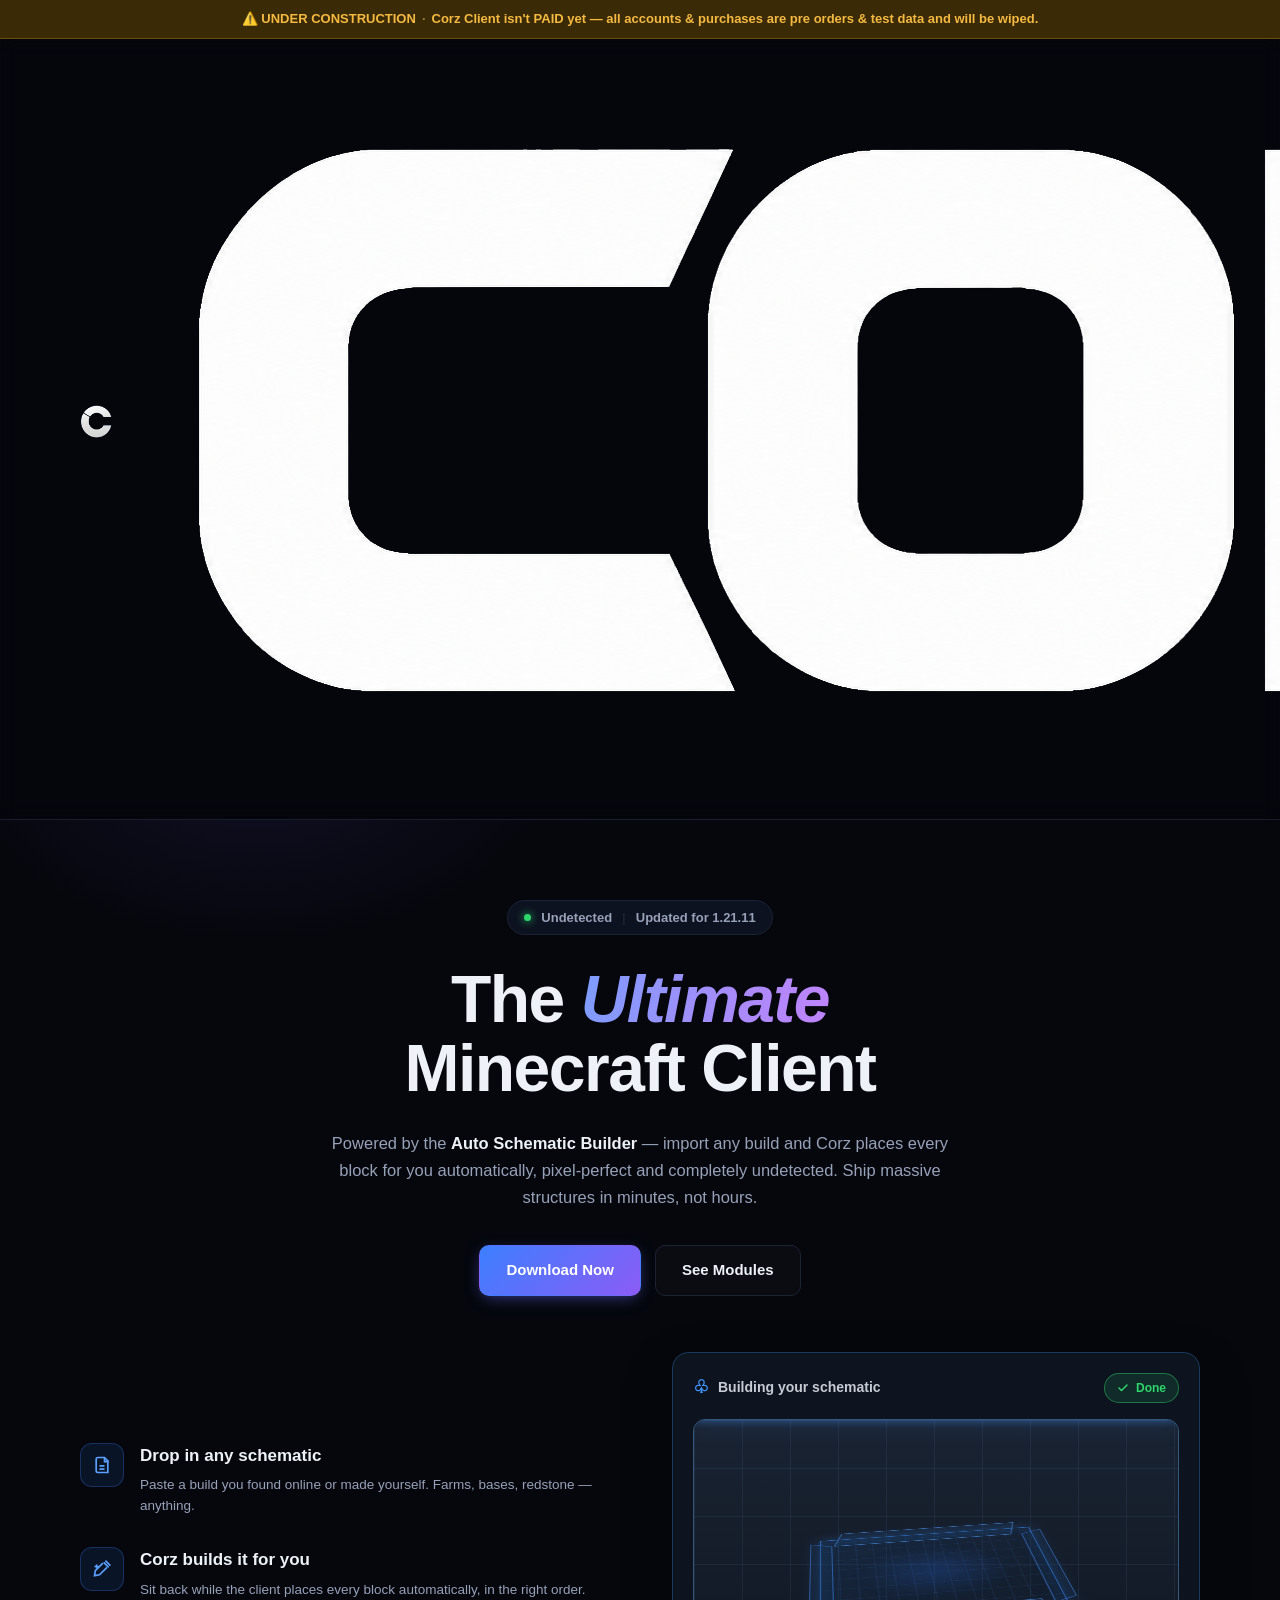
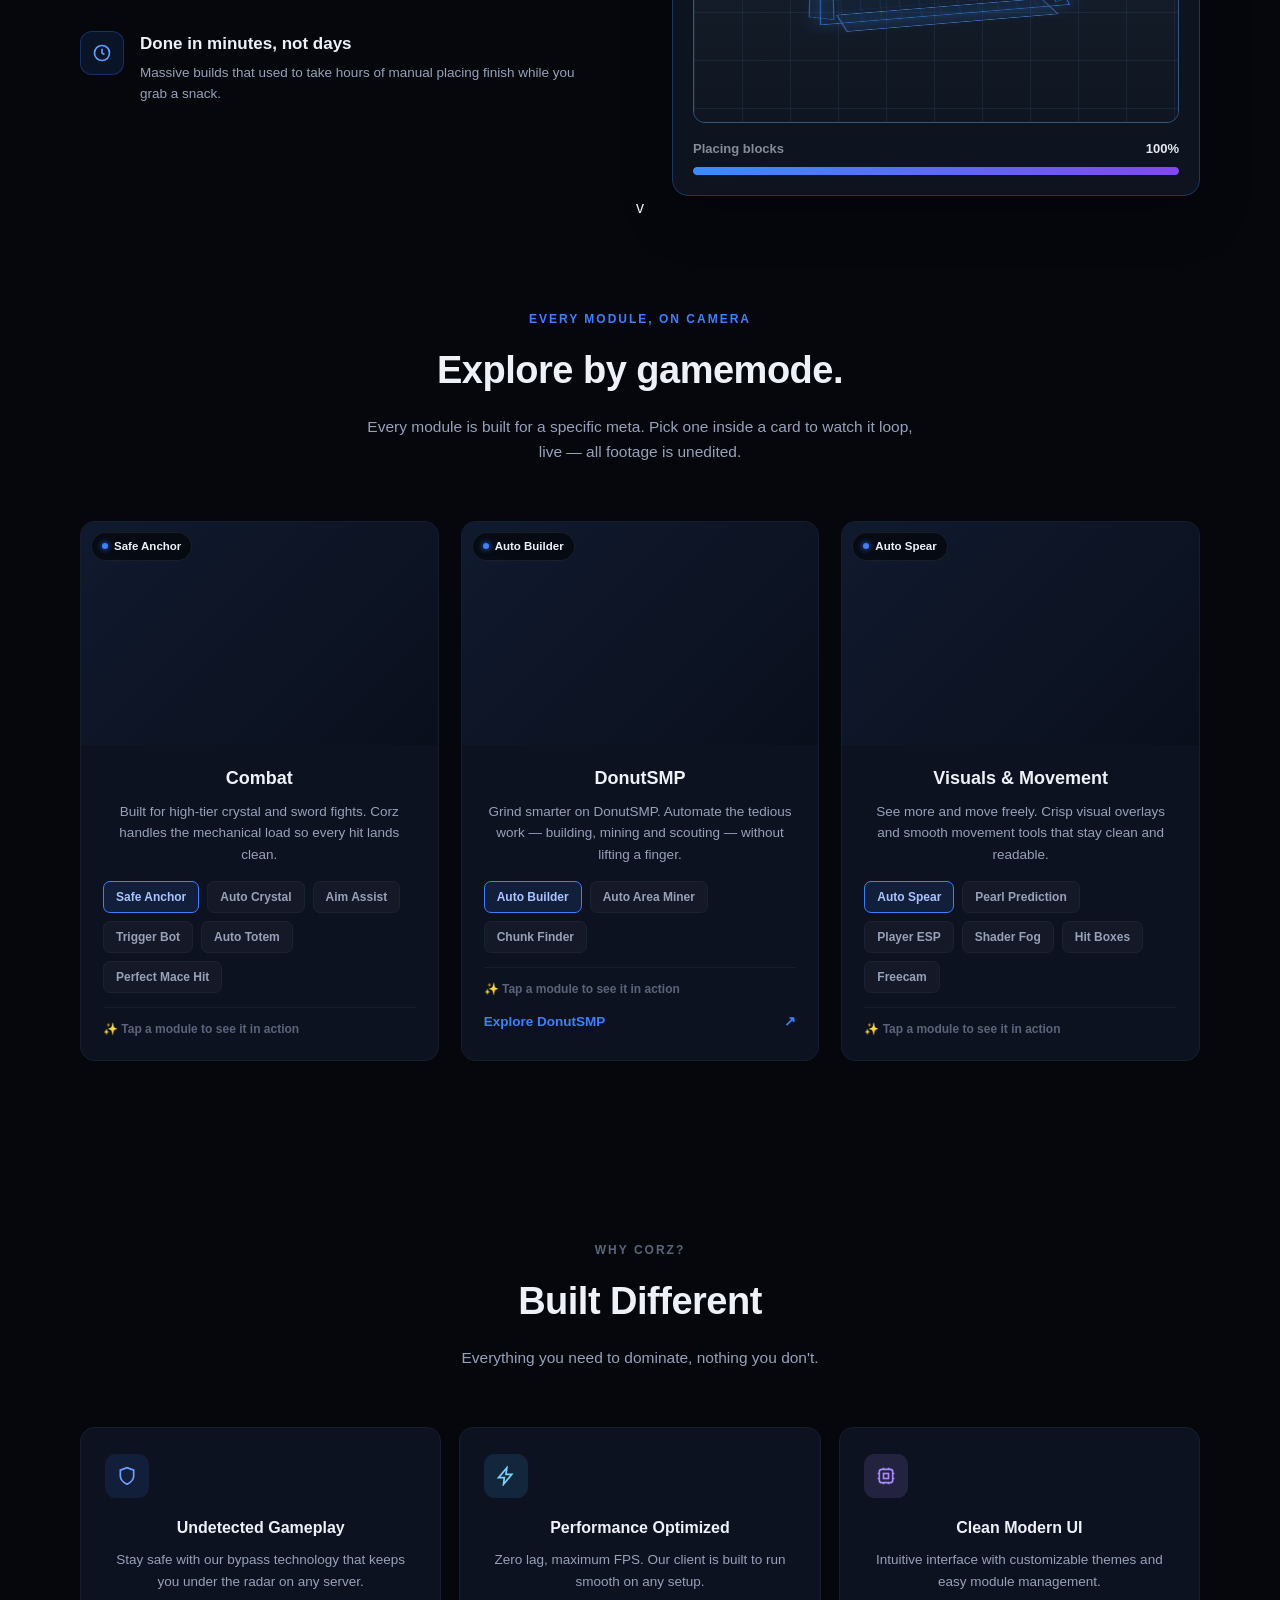
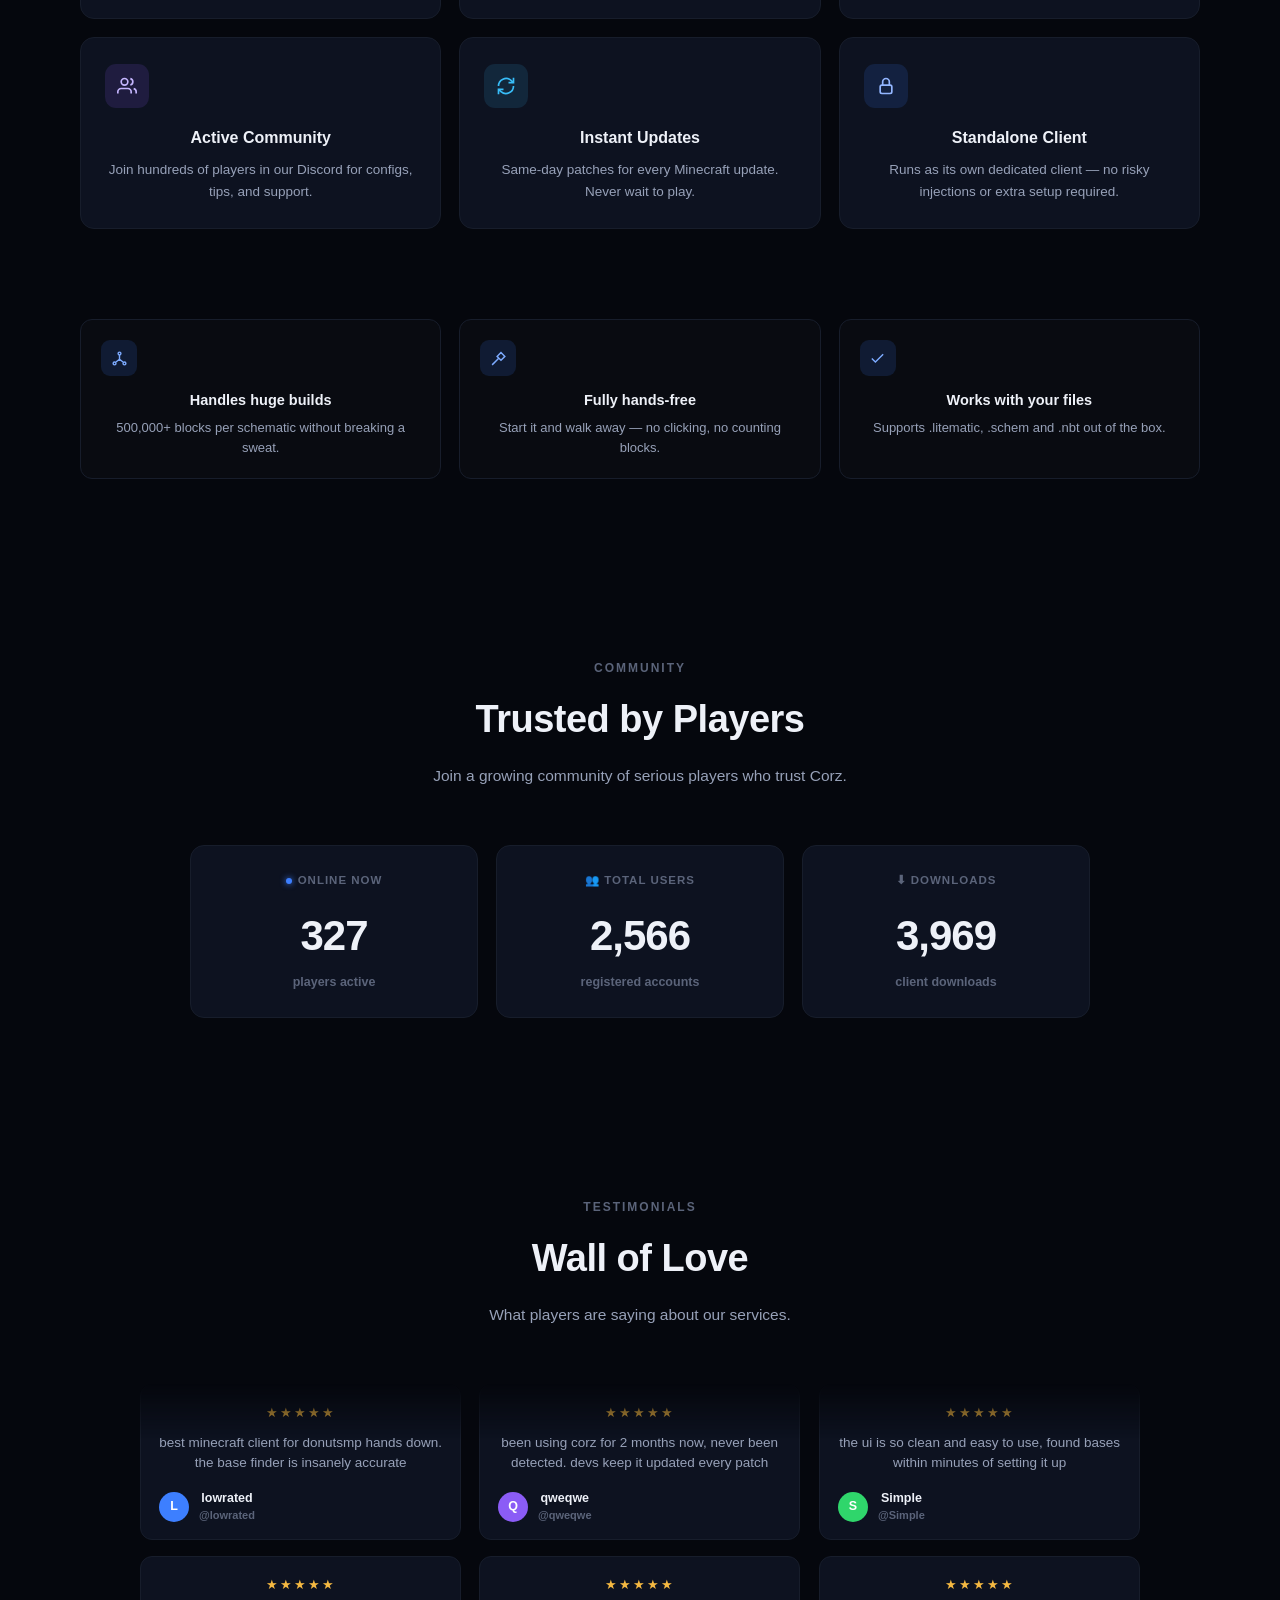
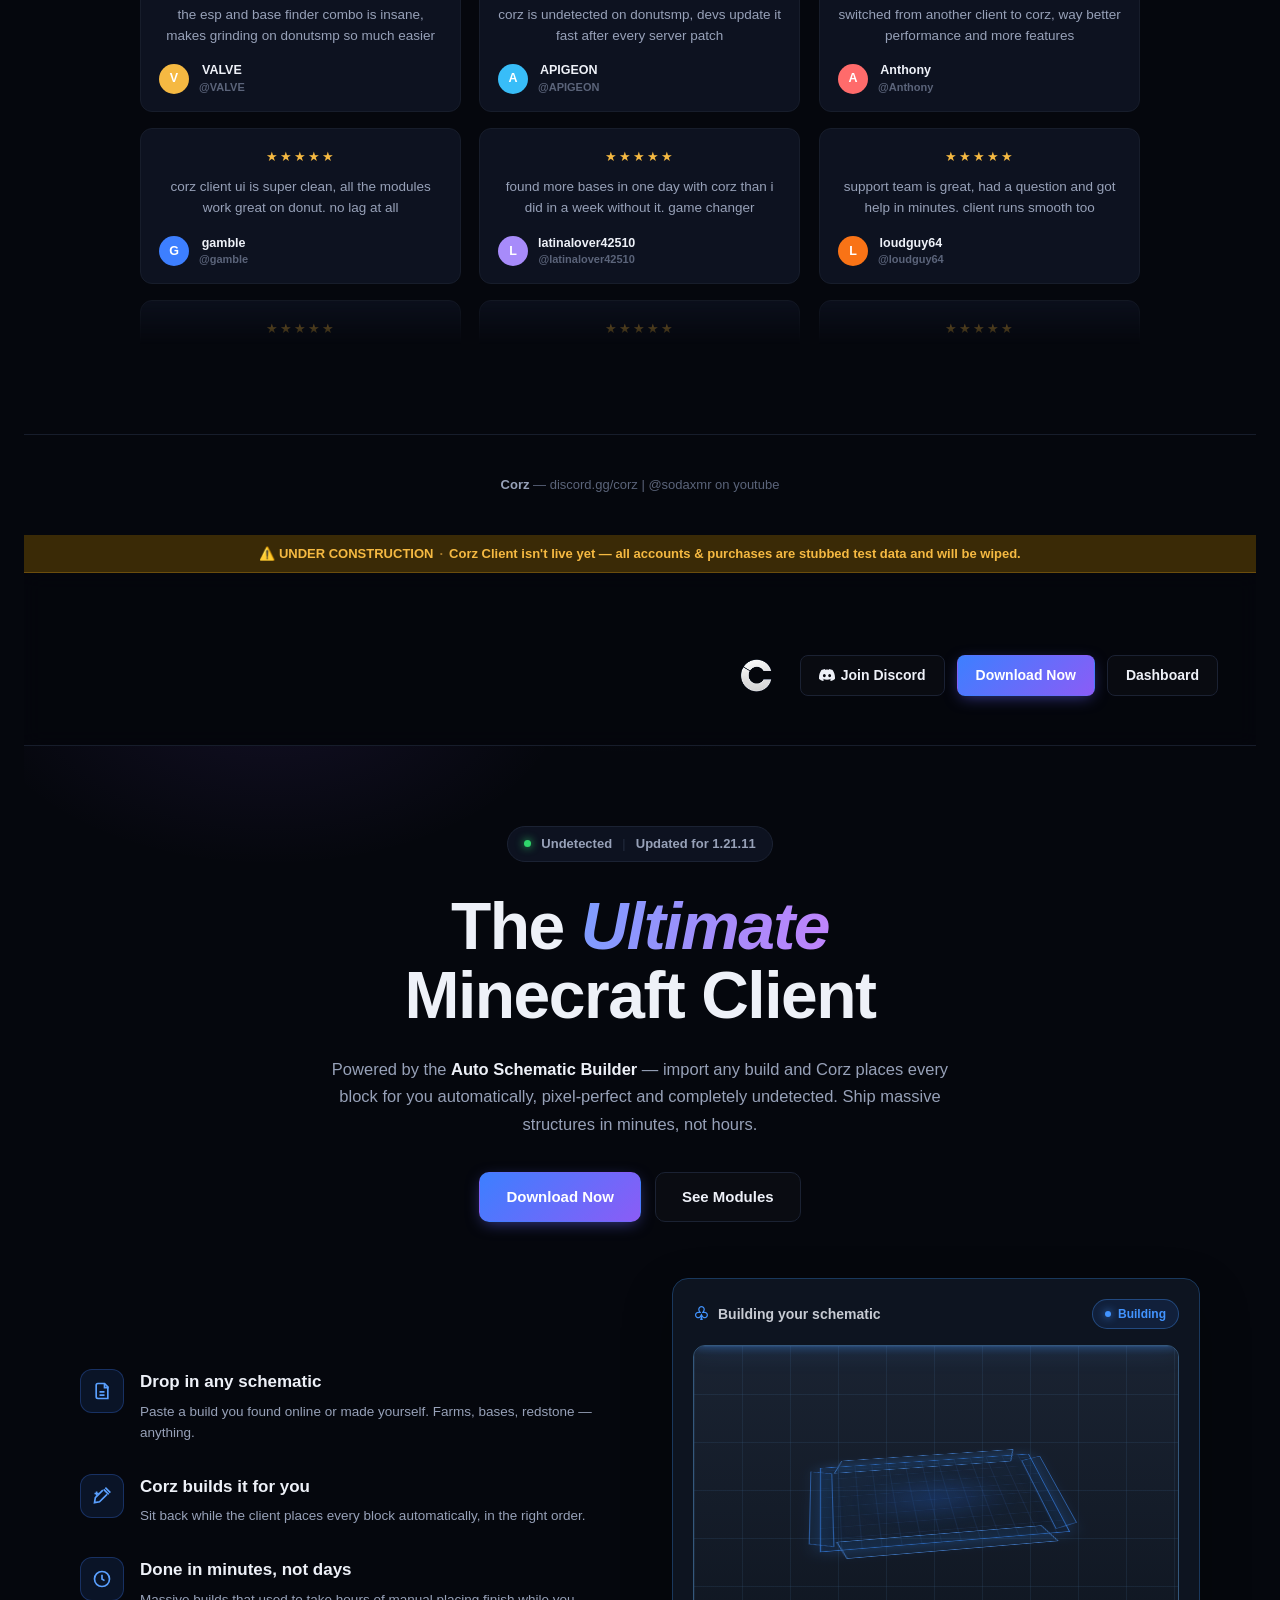
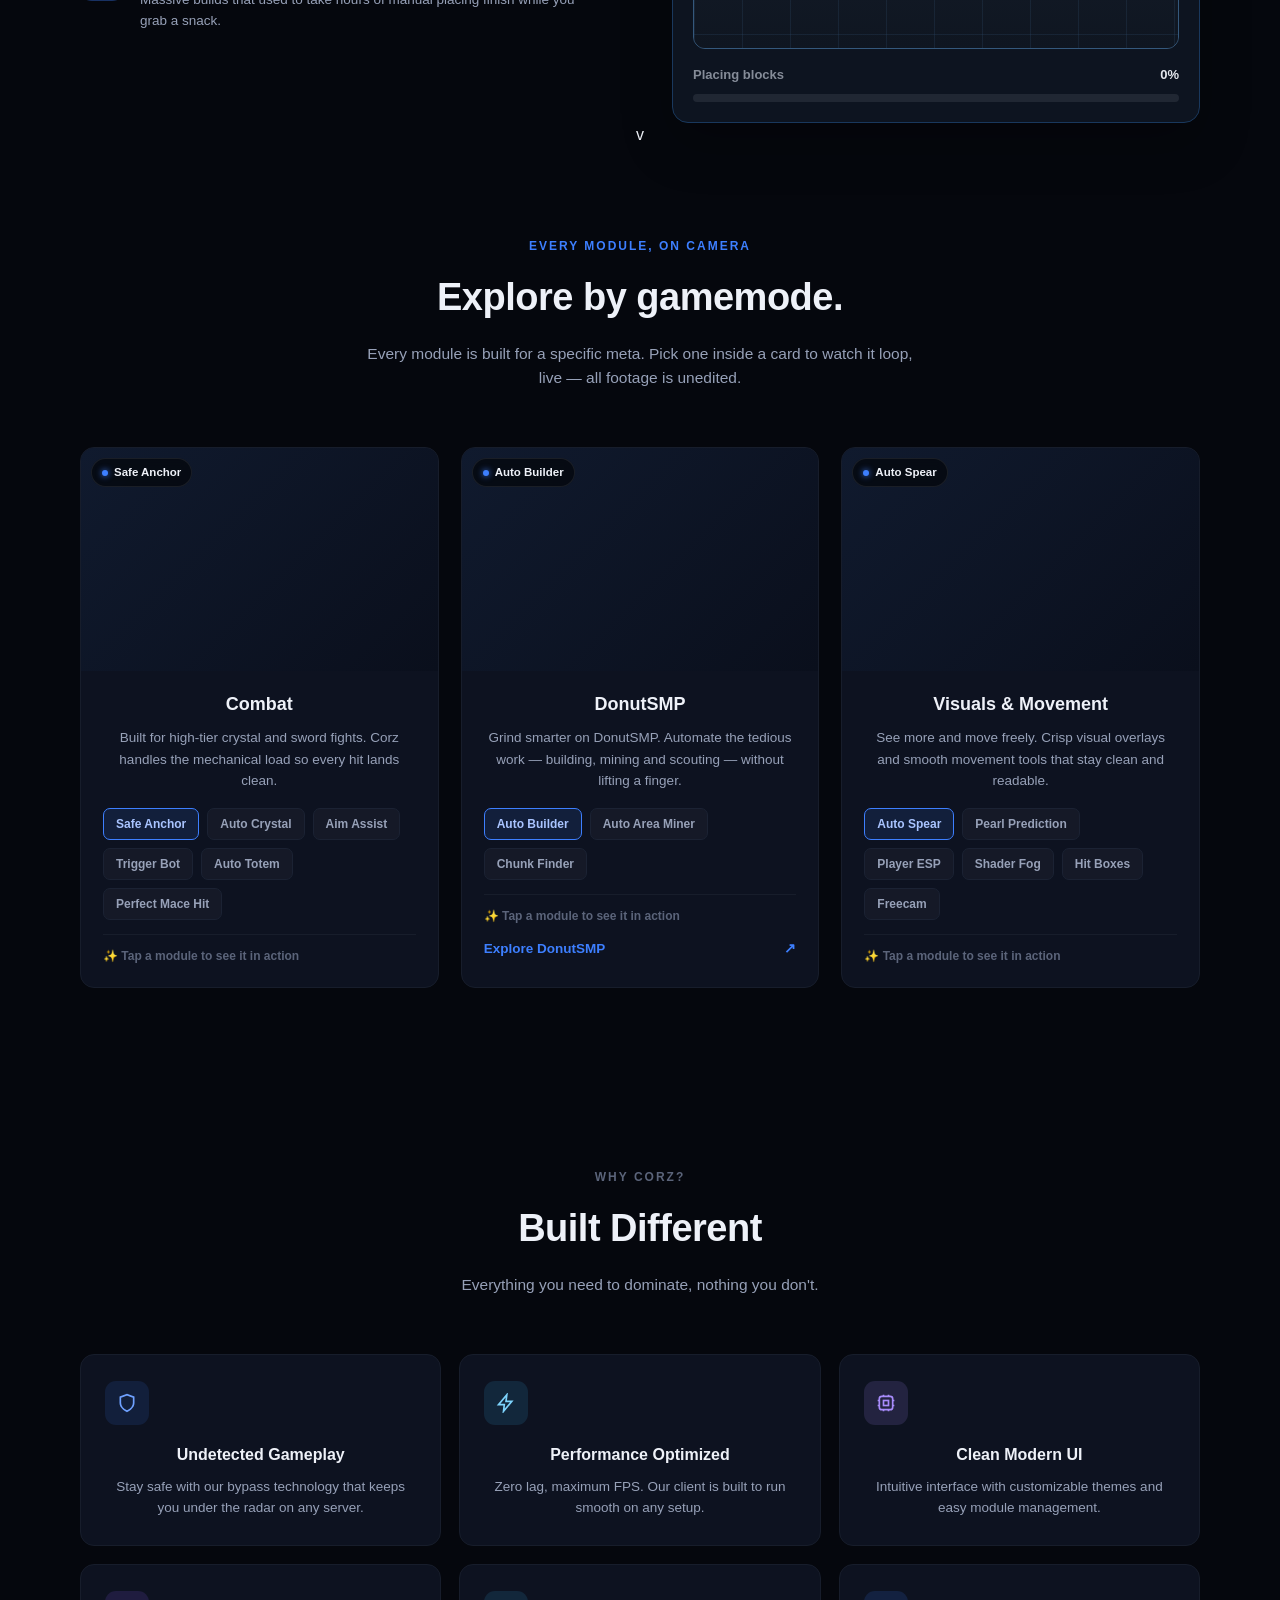
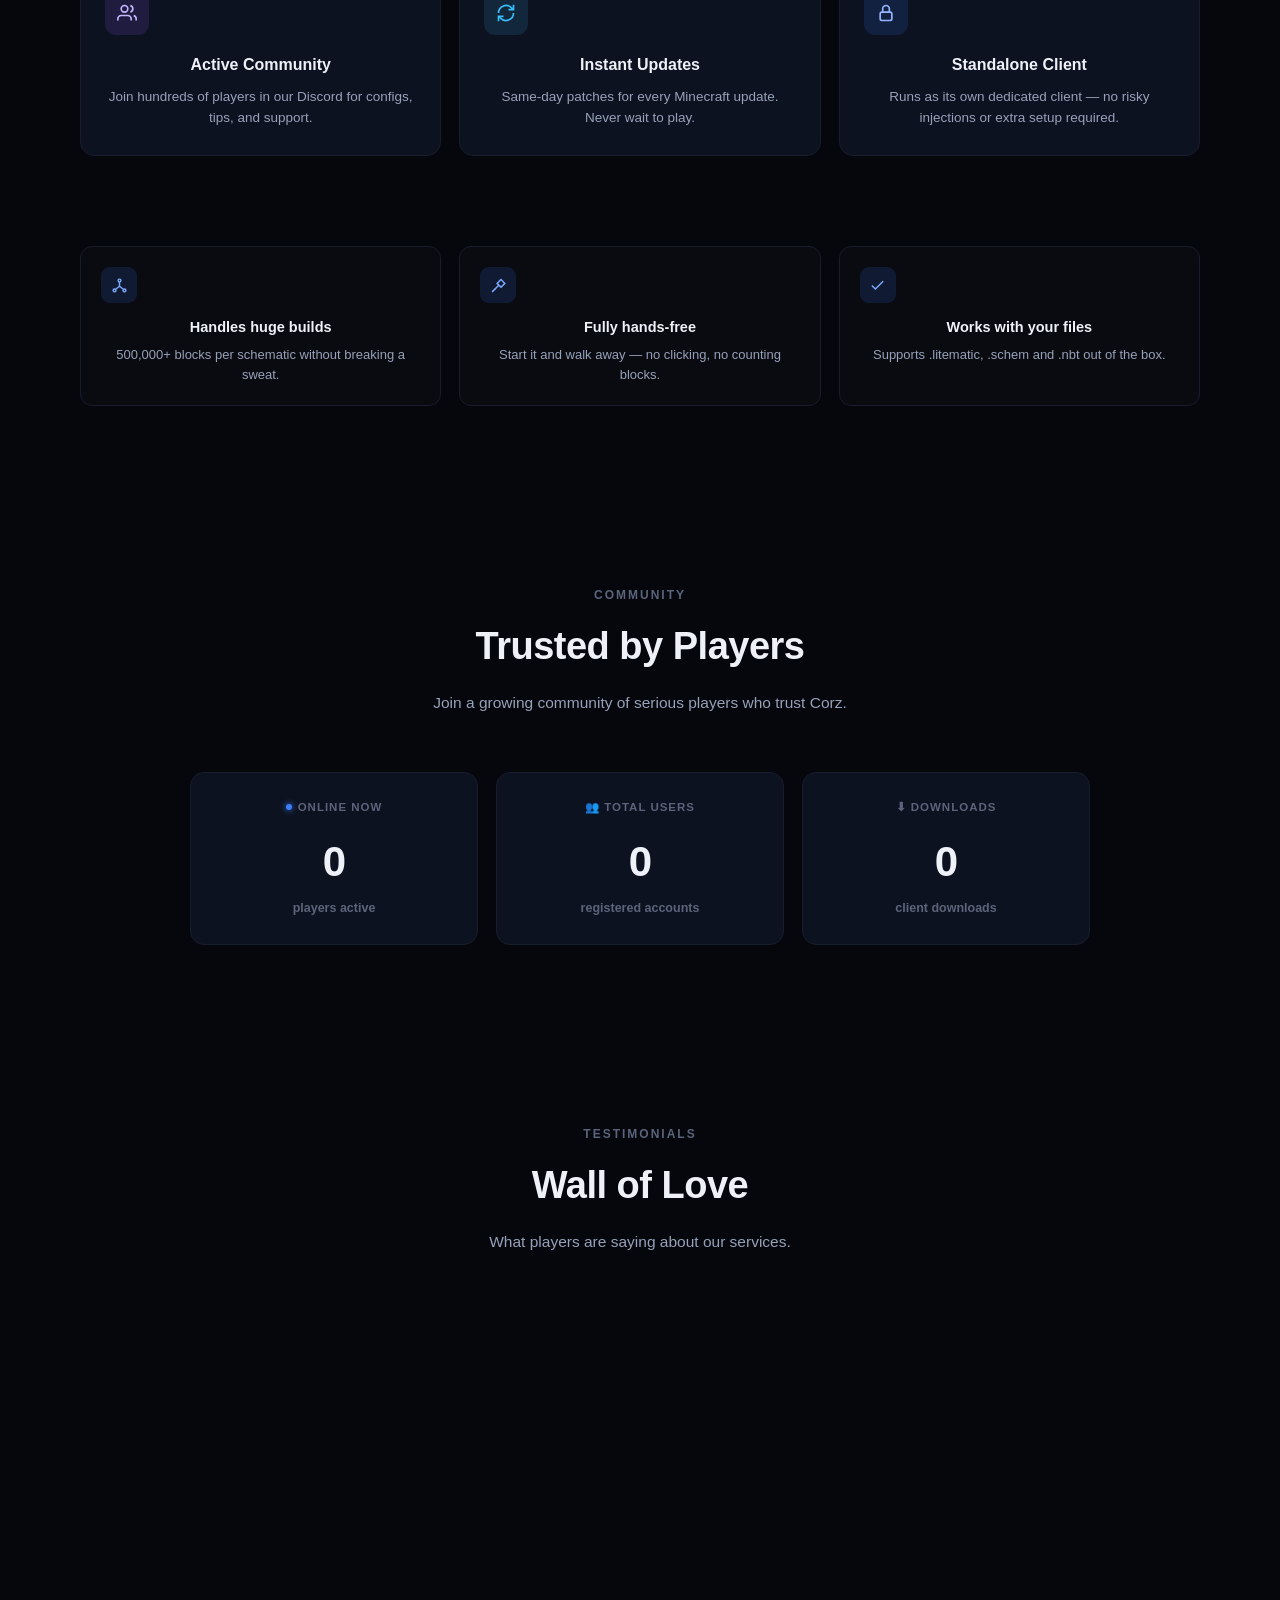
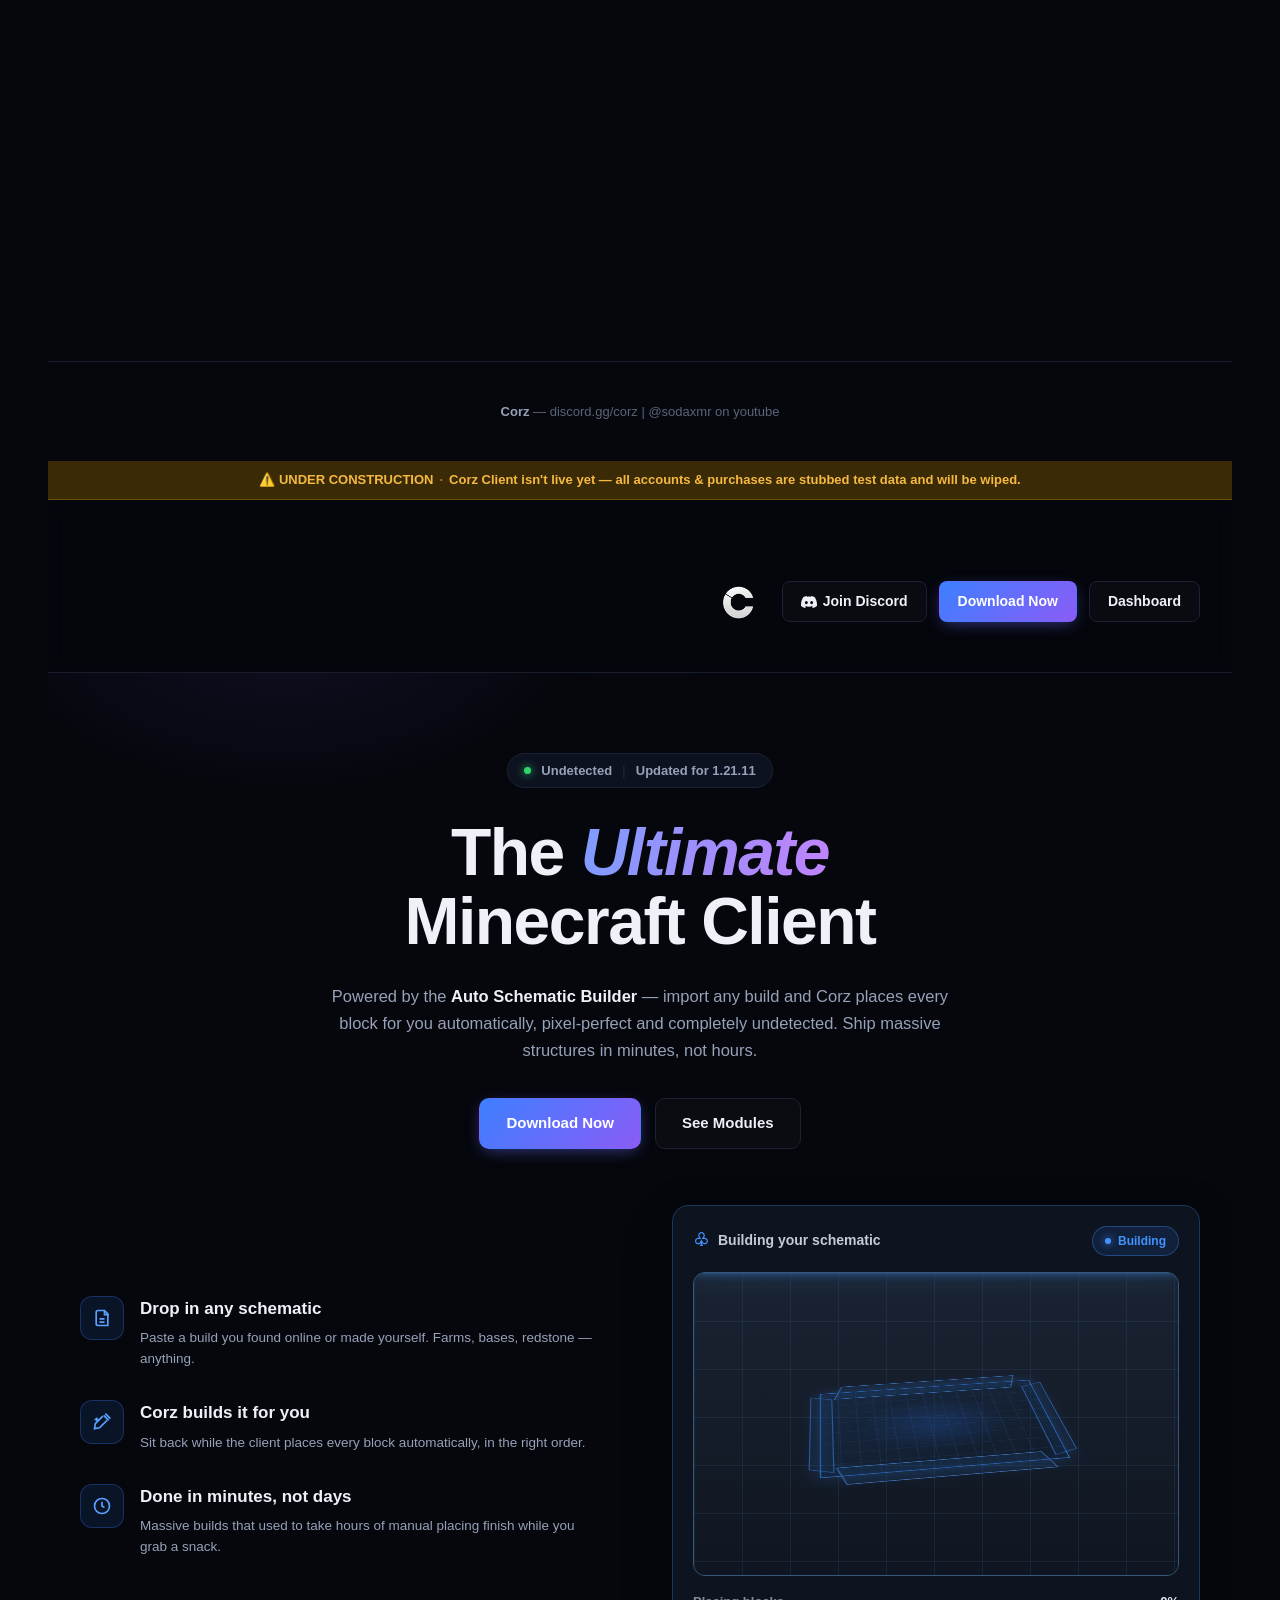
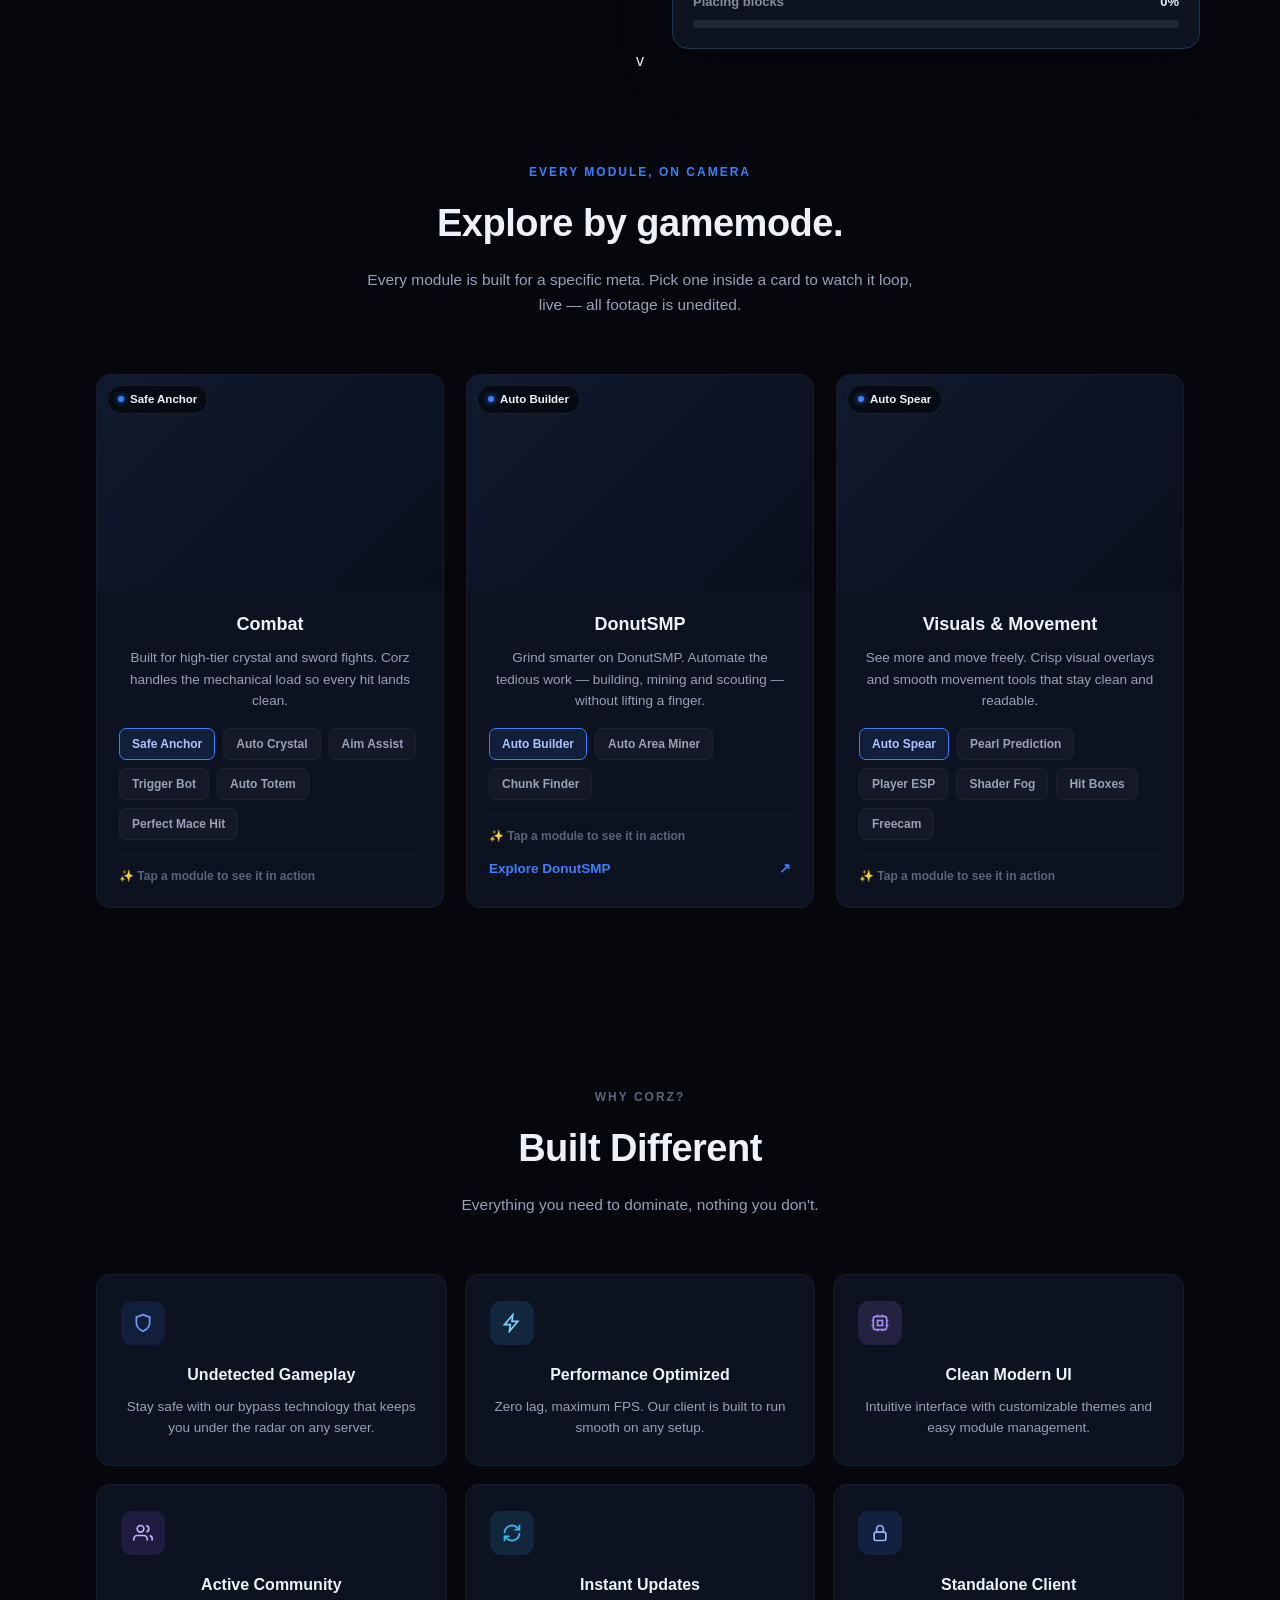
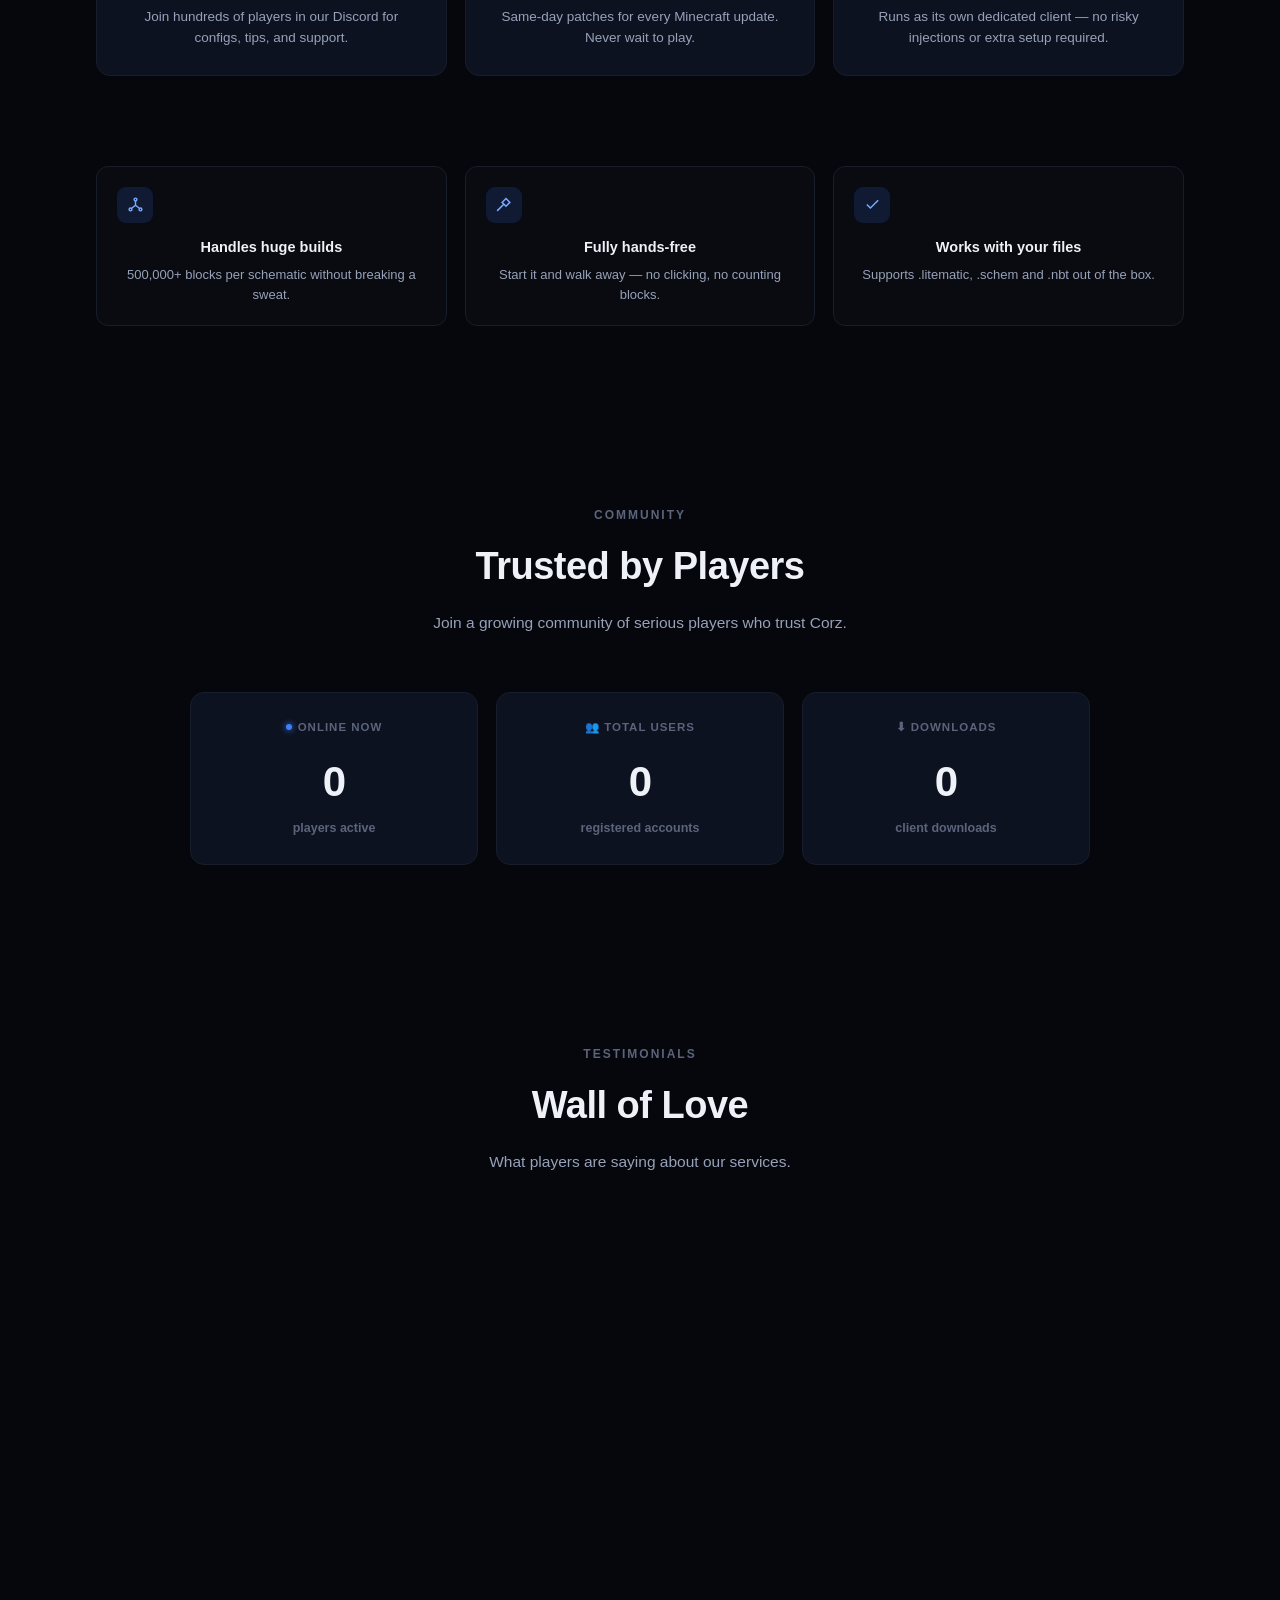
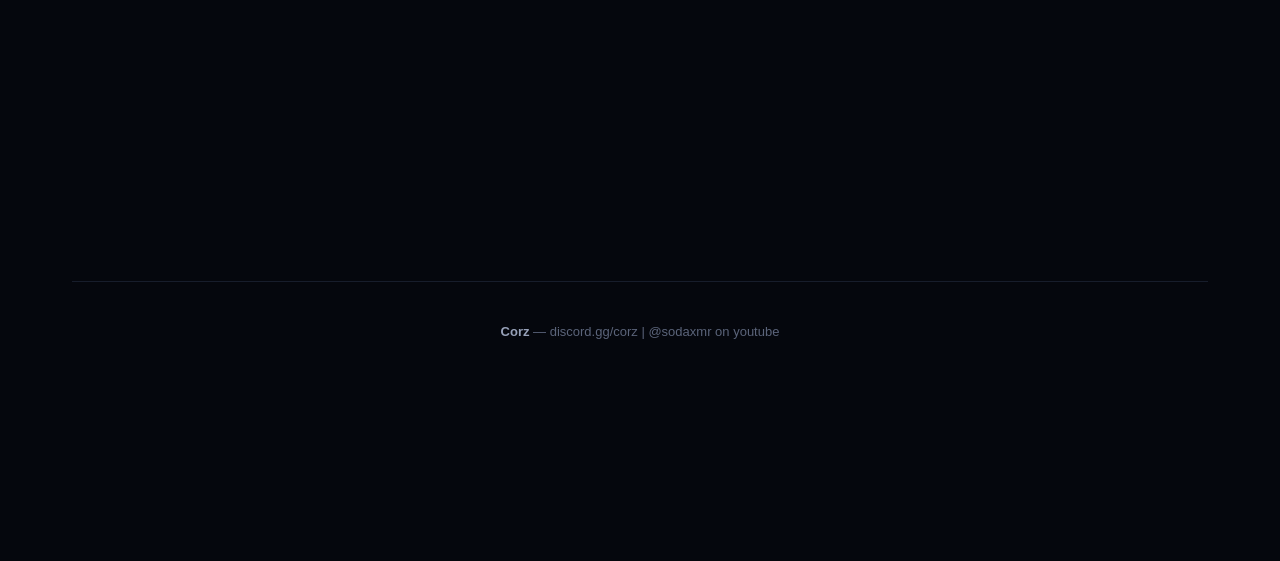
==== index.html @ c14115e7 "Update index.html" ====
<!DOCTYPE html>
<html lang="en">
<head>
<meta charset="UTF-8">
<meta name="viewport" content="width=device-width, initial-scale=1.0">
<title>Corz Client — Anarchy &ampv</title>
<link rel="icon" type="image/png" href="IMG_2551.ico">
<link rel="icon" type="image/png" sizes="32x32" href="IMG_2551.ico">
<link rel="apple-touch-icon" href="IMG_2551.ico">
<style>
  :root{
    --bg: #05070d;
    --panel: #0a0e18;
    --panel-2: #0d1220;
    --border: #1b2233;
    --border-soft: #171d2b;
    --text: #eef1f8;
    --text-dim: #97a1b8;
    --text-dimmer: #5b647a;
    --accent: #3d7fff;
    --accent-2: #8b5cf6;
    --accent-glow: rgba(61,127,255,0.35);
    --on: #2fd66b;
    --warn-bg: #3a2a06;
    --warn-border: #6b4d0d;
    --warn-text: #f5b942;
    font-family: -apple-system, BlinkMacSystemFont, "Segoe UI", Inter, Roboto, Helvetica, Arial, sans-serif;
  }
  *{ box-sizing:border-box; margin:0; padding:0; }
  html{ scroll-behavior:smooth; }
  body{
    background: var(--bg);
    color: var(--text);
    line-height:1.5;
    -webkit-font-smoothing:antialiased;
  }

  a{ color:inherit; text-decoration:none; }
  .wrap{ max-width: 1220px; margin:0 auto; padding: 0 24px; }

  /* ---------- Announcement bar ---------- */
  .announce{
    background: var(--warn-bg);
    border-bottom: 1px solid var(--warn-border);
    color: var(--warn-text);
    text-align:center;
    font-size: 13px;
    font-weight:600;
    padding: 9px 16px;
  }
  .announce b{ font-weight:800; }
  .announce .sep{ color: #a67a2c; margin: 0 6px; }
  .announce .dim{ color: #d9d0b8; font-weight:500; }

  /* ---------- Nav ---------- */
  header{
    position: sticky; top:0; z-index: 50;
    background: rgba(5,7,13,0.85);
    backdrop-filter: blur(10px);
    border-bottom: 1px solid var(--border-soft);
  }
  nav{
    display:flex; align-items:center; justify-content:space-between;
    padding: 16px 0;
  }
  
  .brand{
    display:flex;
    align-items:center;
    gap:10px;
    padding: 4px 8px 20px 8px;
  }
.brand-mark {
  height: 68px;        /* a little bigger to fill the space */
  width: auto;
  display: block;
  background: transparent !important;
  border: none;
  box-shadow: none;
}
  .nav-links{ display:flex; align-items:center; gap: 34px; }
  .nav-links a{
    font-size: 14.5px; font-weight:600; color: var(--text-dim);
    transition: color .15s ease;
  }
  .nav-links a:hover{ color: var(--text); }
  .nav-right{ display:flex; align-items:center; gap: 12px; }
  .btn{
    font-size: 14px; font-weight:700; padding: 9px 18px; border-radius: 8px;
    cursor:pointer; border: 1px solid transparent; transition: all .15s ease;
    display:inline-flex; align-items:center; gap:6px;
  }
  .btn-ghost{ color: var(--text-dim); }
  .btn-ghost:hover{ color: var(--text); }
  .btn-outline{
    color: var(--text); border-color: var(--border);
    background: rgba(255,255,255,0.02);
  }
  .btn-outline:hover{ border-color:#2a334a; background: rgba(255,255,255,0.05); }
  .btn-primary{
    color:#fff; background: linear-gradient(135deg, var(--accent), var(--accent-2));
    box-shadow: 0 4px 16px -4px rgba(99,102,241,0.6);
  }
  .btn-primary:hover{ filter: brightness(1.08); transform: translateY(-1px); }

  /* ---------- Hero ---------- */
  .hero{
    position:relative;
    padding: 100px 24px 60px 24px;
    text-align:center;
    overflow:hidden;
  }
  .hero::before{
    content:"";
    position:absolute; inset: -200px 0 auto 0; height: 700px;
    background:
      radial-gradient(650px 320px at 50% 0%, rgba(61,127,255,0.16), transparent 65%),
      radial-gradient(500px 300px at 20% 20%, rgba(139,92,246,0.10), transparent 60%);
    pointer-events:none;
  }
  .pill{
    position:relative;
    display:inline-flex; align-items:center; gap:10px;
    background: var(--panel-2); border: 1px solid var(--border);
    padding: 7px 16px; border-radius: 999px; font-size: 13px; font-weight:600; color: var(--text-dim);
    margin-bottom: 30px;
  }
  .pill .dot{ width:7px; height:7px; border-radius:50%; background: var(--on); box-shadow: 0 0 8px var(--on); }
  .pill .sep{ color: var(--border); }

  .hero h1{
    position:relative;
    font-size: 66px; line-height:1.05; font-weight:800; letter-spacing:-1.5px;
  }
  .hero h1 .grad{
    font-style:italic;
    background: linear-gradient(100deg, #7d9dff, #a78bfa 60%, #c084fc);
    -webkit-background-clip:text; background-clip:text; color:transparent;
  }
  .hero p.sub{
    position:relative;
    max-width: 640px; margin: 26px auto 0 auto;
    color: var(--text-dim); font-size: 16.5px; line-height:1.65;
  }
  .hero p.sub b{ color: var(--text); font-weight:700; }

  .hero-cta{
    position:relative;
    display:flex; align-items:center; justify-content:center; gap: 14px;
    margin-top: 34px;
  }
  .btn-lg{ padding: 13px 26px; font-size: 15px; border-radius: 10px; }

  .hero-preview{
    position:relative;
    max-width: 900px; margin: 56px auto 0 auto;
    border-radius: 14px;
    border: 1px solid var(--border);
    background: linear-gradient(180deg, #0c1120, #080b14);
    padding: 3px;
    box-shadow: 0 40px 100px -30px rgba(61,127,255,0.15);
  }
  .hero-preview-inner{
    border-radius: 11px;
    background:
      repeating-linear-gradient(45deg, #0e1424 0 2px, #0a0f1c 2px 40px);
    aspect-ratio: 16/7.2;
    display:flex; align-items:center; justify-content:center;
    color: var(--text-dimmer);
    font-size: 13px;
    font-weight:600;
    letter-spacing:0.3px;
  }

  /* ---------- Section shared ---------- */
  section{ padding: 90px 24px; }
  .eyebrow{
    text-align:center; font-size: 12px; font-weight:800; letter-spacing: 2px;
    color: var(--accent); margin-bottom: 14px;
  }
  .eyebrow.muted{ color: var(--text-dimmer); }
  h2.section-title{
    text-align:center; font-size: 38px; font-weight:800; letter-spacing:-0.5px; margin-bottom: 16px;
  }
  p.section-sub{
    text-align:center; color: var(--text-dim); font-size: 15.5px; max-width: 560px; margin: 0 auto 56px auto; line-height:1.6;
  }

  /* ---------- Gamemode cards ---------- */
  .gm-grid{
    display:grid; grid-template-columns: repeat(3, 1fr); gap: 22px;
    max-width: 1120px; margin: 0 auto;
  }
  .gm-card{
    background: var(--panel-2); border: 1px solid var(--border-soft);
    border-radius: 14px; overflow:hidden;
    transition: border-color .2s ease, transform .2s ease;
  }
  .gm-card:hover{ border-color: #2a3450; transform: translateY(-3px); }
  .gm-media{
    position:relative; aspect-ratio: 16/10;
    background: linear-gradient(135deg, #101a2e, #0a0f1c);
    overflow:hidden;
  }
  .gm-media img{ width:100%; height:100%; object-fit:cover; display:block; opacity:0.9; }
  .gm-video{
    width:100%; height:100%; object-fit:cover; display:block;
  }
  .gm-empty{
    position:absolute; inset:0;
    display:none; align-items:center; justify-content:center;
    font-size: 13px; font-weight:700; color: var(--text-dimmer);
    letter-spacing: 0.3px;
    background:
      repeating-linear-gradient(45deg, #0e1424 0 2px, #0a0f1c 2px 40px);
  }
  .gm-media.is-empty .gm-video{ display:none; }
  .gm-media.is-empty .gm-empty{ display:flex; }
  .gm-tag{
    position:absolute; top:10px; left:10px;
    display:flex; align-items:center; gap:6px;
    background: rgba(5,7,13,0.75); backdrop-filter: blur(4px);
    border: 1px solid rgba(255,255,255,0.08);
    padding: 5px 10px; border-radius: 999px;
    font-size: 11.5px; font-weight:700;
  }
  .gm-tag .dot{ width:6px; height:6px; border-radius:50%; background: var(--accent); box-shadow: 0 0 6px var(--accent); }
  .gm-body{ padding: 20px 22px 22px 22px; }
  .gm-body h3{ font-size: 18px; font-weight:800; margin-bottom: 9px; }
  .gm-body p{ font-size: 13.5px; color: var(--text-dim); line-height:1.6; margin-bottom: 16px; }

  .chip-row{ display:flex; flex-wrap:wrap; gap: 8px; margin-bottom: 14px; }
  .chip{
    font-size: 12px; font-weight:700; padding: 6px 12px; border-radius: 7px;
    background: rgba(255,255,255,0.03); border: 1px solid var(--border);
    color: var(--text-dim); cursor:pointer; transition: all .15s ease;
  }
  .chip:hover{ border-color: #2a3450; color: var(--text); }
  .chip.active{
    background: rgba(61,127,255,0.12); border-color: var(--accent); color: #a9c4ff;
  }
  .tap-hint{
    display:flex; align-items:center; gap:6px;
    font-size: 12px; color: var(--text-dimmer); font-weight:600;
    padding-top: 12px; border-top: 1px solid var(--border-soft); margin-top: 4px;
  }
  .explore-link{
    display:flex; align-items:center; justify-content:space-between;
    margin-top: 14px; font-size: 13.5px; font-weight:700; color: var(--accent);
    transition: opacity .15s ease;
  }
  .explore-link:hover{ opacity: 0.75; }

  /* ---------- Feature grid (Built Different) ---------- */
  .feat-grid{
    display:grid; grid-template-columns: repeat(3, 1fr); gap: 18px;
    max-width: 1120px; margin: 0 auto;
  }
  .feat-card{
    background: var(--panel-2); border: 1px solid var(--border-soft); border-radius: 14px;
    padding: 26px 24px; transition: border-color .2s ease, transform .2s ease;
  }
  .feat-card:hover{ border-color:#2a3450; transform: translateY(-2px); }
  .feat-icon{
    width: 44px; height:44px; border-radius: 11px;
    display:flex; align-items:center; justify-content:center; margin-bottom: 18px;
  }
  .feat-icon svg{ width:20px; height:20px; }
  .feat-card h3{ font-size: 16px; font-weight:800; margin-bottom: 9px; }
  .feat-card p{ font-size: 13.5px; color: var(--text-dim); line-height:1.6; }

  .ic-blue{ background: rgba(61,127,255,0.12); color: #6fa1ff; }
  .ic-cyan{ background: rgba(56,189,248,0.12); color: #38bdf8; }
  .ic-purple{ background: rgba(167,139,250,0.14); color: #a78bfa; }
  .ic-violet2{ background: rgba(139,92,246,0.14); color: #c4b5fd; }
  .ic-sky{ background: rgba(56,189,248,0.12); color: #7dd3fc; }
  .ic-navy{ background: rgba(61,127,255,0.14); color: #93b6ff; }

  /* ---------- Builder mini-feature strip ---------- */
  .strip{
    display:grid; grid-template-columns: repeat(3, 1fr); gap: 18px;
    max-width: 1120px; margin: 0 auto;
  }
  .strip-card{
    background: rgba(255,255,255,0.015); border: 1px solid var(--border-soft); border-radius: 12px;
    padding: 20px;
  }
  .strip-icon{
    width: 36px; height:36px; border-radius: 9px; background: rgba(61,127,255,0.14);
    display:flex; align-items:center; justify-content:center; margin-bottom: 14px;
  }
  .strip-icon svg{ width:17px; height:17px; color:#7dabff; }
  .strip-card h4{ font-size: 14.5px; font-weight:800; margin-bottom: 6px; }
  .strip-card p{ font-size: 13px; color: var(--text-dim); line-height:1.55; }

  /* ---------- Stats ---------- */
  .stats-grid{
    display:grid; grid-template-columns: repeat(3, 1fr); gap: 18px;
    max-width: 900px; margin: 0 auto;
  }
  .stat-card{
    background: var(--panel-2); border: 1px solid var(--border-soft); border-radius: 14px;
    padding: 26px; text-align:center;
  }
  .stat-label{
    display:flex; align-items:center; justify-content:center; gap:6px;
    font-size: 11.5px; font-weight:700; letter-spacing:1px; color: var(--text-dimmer);
    text-transform:uppercase; margin-bottom: 14px;
  }
  .stat-label .dot{ width:6px; height:6px; border-radius:50%; background: var(--accent); box-shadow:0 0 6px var(--accent); }
  .stat-num{ font-size: 42px; font-weight:800; letter-spacing:-1px; font-variant-numeric: tabular-nums; }
  .stat-sub{ font-size: 12.5px; color: var(--text-dimmer); margin-top: 6px; font-weight:600; }

  /* ---------- Footer ---------- */
  footer{
    border-top: 1px solid var(--border-soft);
    padding: 40px 24px;
    text-align:center;
    color: var(--text-dimmer);
    font-size: 13px;
  }
  footer b{ color: var(--text-dim); }

  /* ---------- Testimonials waterfall ---------- */
  .testi-grid{
    display:grid; grid-template-columns: repeat(3, 1fr); gap: 18px;
    max-width: 1000px; margin: 0 auto;
    height: 560px;
    position: relative;
    -webkit-mask-image: linear-gradient(to bottom, transparent 0%, black 10%, black 90%, transparent 100%);
    mask-image: linear-gradient(to bottom, transparent 0%, black 10%, black 90%, transparent 100%);
  }
  .testi-col{ overflow:hidden; position:relative; height:100%; }
  .testi-track{
    display:flex; flex-direction:column; gap: 16px;
    animation: testiUp 34s linear infinite;
    will-change: transform;
  }
  .testi-track-rev{ animation-name: testiDown; animation-duration: 30s; }
  .testi-col:nth-child(1) .testi-track{ animation-duration: 32s; }
  .testi-col:nth-child(3) .testi-track{ animation-duration: 38s; }
  @keyframes testiUp{
    from{ transform: translateY(0); }
    to{ transform: translateY(-50%); }
  }
  @keyframes testiDown{
    from{ transform: translateY(-50%); }
    to{ transform: translateY(0); }
  }
  .testi-card{
    background: var(--panel-2); border: 1px solid var(--border-soft); border-radius: 12px;
    padding: 18px 18px 16px 18px;
  }
  .testi-stars{ color: #f5b942; font-size: 13px; letter-spacing: 2px; margin-bottom: 10px; }
  .testi-quote{ font-size: 13.5px; color: var(--text-dim); line-height:1.55; margin-bottom: 16px; }
  .testi-author{ display:flex; align-items:center; gap: 10px; }
  .testi-avatar{
    width: 30px; height:30px; border-radius:50%; flex-shrink:0;
    display:flex; align-items:center; justify-content:center;
    font-size: 12.5px; font-weight:800; color:#fff;
  }
  .testi-name{ font-size: 12.5px; font-weight:700; line-height:1.3; }
  .testi-handle{ font-size: 11px; color: var(--text-dimmer); font-weight:600; }

  @media (max-width: 900px){
    .nav-links{ display:none; }
    .hero h1{ font-size: 42px; }
    .gm-grid, .feat-grid, .strip, .stats-grid{ grid-template-columns: 1fr; }
    .builder-layout{ grid-template-columns: 1fr; gap: 38px; margin-top: 42px; }
    .builder-copy{ order: 2; }
    .hero-preview{ order: 1; max-width: 528px; margin: 0 auto; }
    section{ padding: 60px 18px; }
    .testi-grid{ grid-template-columns: 1fr; height: 480px; }
    .testi-grid .testi-col:nth-child(2), .testi-grid .testi-col:nth-child(3){ display:none; }
  }
</style>
</head>
<body>

  <div class="announce">
    ⚠️ <b>UNDER CONSTRUCTION</b><span class="sep">·</span>Corz Client <b>isn't PAID yet</b> — all accounts &amp; purchases are <b>pre orders & test data</b> and will be wiped.
  </div>

 <header>
  <div class="wrap">
    <nav>
      <!-- Logo stays on the LEFT -->
      <div class="brand">
        <img class="brand-mark" src="logo.png" alt="Corz Logo">
       <img src="corz-wordmark.png" alt="CORZ" class="brand-wordmark"> 
      </div>


      </head>
        <div class="nav-right">
          <a href="https://discord.gg/corz" target="_blank" rel="noopener" class="btn btn-outline btn-discord">
            <svg viewBox="0 0 24 24" fill="currentColor" width="16" height="16"><path d="M20.317 4.369a19.79 19.79 0 0 0-4.885-1.515.074.074 0 0 0-.079.037c-.211.375-.444.865-.608 1.25a18.27 18.27 0 0 0-5.487 0 12.64 12.64 0 0 0-.617-1.25.077.077 0 0 0-.079-.037A19.736 19.736 0 0 0 3.677 4.37a.07.07 0 0 0-.032.027C.533 9.046-.32 13.58.099 18.058a.082.082 0 0 0 .031.056 19.9 19.9 0 0 0 5.993 3.03.078.078 0 0 0 .084-.028c.462-.63.874-1.295 1.226-1.994a.076.076 0 0 0-.041-.106 13.1 13.1 0 0 1-1.872-.892.077.077 0 0 1-.008-.128c.126-.094.252-.192.372-.291a.074.074 0 0 1 .077-.01c3.928 1.793 8.18 1.793 12.062 0a.074.074 0 0 1 .078.01c.12.099.246.198.373.292a.077.077 0 0 1-.006.127c-.598.35-1.22.645-1.873.892a.076.076 0 0 0-.04.107c.36.698.772 1.362 1.225 1.993a.076.076 0 0 0 .084.029 19.84 19.84 0 0 0 6.002-3.03.077.077 0 0 0 .032-.055c.5-5.177-.838-9.674-3.549-13.662a.06.06 0 0 0-.031-.028ZM8.02 15.33c-1.183 0-2.157-1.085-2.157-2.419 0-1.333.955-2.419 2.157-2.419 1.21 0 2.176 1.096 2.157 2.419 0 1.334-.955 2.419-2.157 2.419Zm7.975 0c-1.183 0-2.157-1.085-2.157-2.419 0-1.333.955-2.419 2.157-2.419 1.21 0 2.176 1.096 2.157 2.419 0 1.334-.946 2.419-2.157 2.419Z"/></svg>
            Join Discord
          </a>
          <a href="download.html" class="btn btn-primary">Download Now</a>
          <a href="dashboard.html" class="btn btn-outline">Dashboard</a>
        </div>
      </nav>
    </div>
  </header>

  <section class="hero" style="padding-top:80px;">
    <div class="pill">
      <span class="dot"></span> Undetected <span class="sep">|</span> Updated for 1.21.11
    </div>
    <h1>The <span class="grad">Ultimate</span><br>Minecraft Client</h1>
    <p class="sub">
      Powered by the <b>Auto Schematic Builder</b> — import any build and Corz places every block for you automatically, pixel-perfect and completely undetected. Ship massive structures in minutes, not hours.
    </p>
    <div class="hero-cta">
      <a href="download.html" class="btn btn-primary btn-lg">Download Now</a>
      <a href="#gamemodes" class="btn btn-outline btn-lg">See Modules</a>
    </div>

<div class="builder-layout">
  <div class="builder-copy">
    <div class="builder-copy-item">
      <div class="builder-copy-icon">
        <svg viewBox="0 0 24 24" fill="none" stroke="currentColor" stroke-width="2">
          <path d="M7 3h8l4 4v14H7a2 2 0 0 1-2-2V5a2 2 0 0 1 2-2Z"/>
          <path d="M15 3v5h5"/>
          <path d="M9 13h6M9 17h6"/>
        </svg>
      </div>
      <div>
        <h3>Drop in any schematic</h3>
        <p>Paste a build you found online or made yourself. Farms, bases, redstone — anything.</p>
      </div>
    </div>
    <div class="builder-copy-item">
      <div class="builder-copy-icon">
        <svg viewBox="0 0 24 24" fill="none" stroke="currentColor" stroke-width="2">
          <path d="m14 4 6 6"/>
          <path d="M13 5 4 14l-1 6 6-1 9-9"/>
          <path d="m16 2 6 6"/>
          <path d="M3 9h5M5.5 6.5v5"/>
        </svg>
      </div>
      <div>
        <h3>Corz builds it for you</h3>
        <p>Sit back while the client places every block automatically, in the right order.</p>
      </div>
    </div>
    <div class="builder-copy-item">
      <div class="builder-copy-icon">
        <svg viewBox="0 0 24 24" fill="none" stroke="currentColor" stroke-width="2">
          <circle cx="12" cy="12" r="9"/>
          <path d="M12 7v5l3 2"/>
        </svg>
      </div>
      <div>
        <h3>Done in minutes, not days</h3>
        <p>Massive builds that used to take hours of manual placing finish while you grab a snack.</p>
      </div>
    </div>
  </div>

  <div class="hero-preview">
    <div class="builder-header">
      <div class="builder-title">
        <span class="builder-icon">♧</span>
        Building your schematic
      </div>
      <div class="builder-status" id="builderStatus">
        <span class="status-dot"></span>
        <svg class="status-check" viewBox="0 0 24 24" fill="none" stroke="currentColor" stroke-width="3" stroke-linecap="round" stroke-linejoin="round">
          <polyline points="20 6 9 17 4 12"></polyline>
        </svg>
        <span class="status-label">Building</span>
      </div>
    </div>

    <div class="minecraft-preview">
      <div class="preview-bg"></div>
      <div class="scan-overlay"></div>
      <div class="schematic-hologram" aria-hidden="true">
        <div class="holo-shell">
          <div class="holo-top"></div>
          <div class="holo-bottom"></div>
          <div class="holo-side holo-side-left"></div>
          <div class="holo-side holo-side-right"></div>
          <div class="holo-glow"></div>
        </div>
      </div>
      <div class="scan-line"></div>
    </div>

    <div class="builder-progress">
      <div class="progress-info">
        <span>Placing blocks</span>
        <strong id="buildPercent">0%</strong>
      </div>
      <div class="progress-bar">
        <div class="progress-fill" id="progressFill"></div>
      </div>
    </div>
  </div>
</div>

<style>
/* ===== BUILDER LAYOUT ===== */
.builder-layout {
  width: 100%;
  max-width: 1120px;
  margin: 56px auto 0;
  display: grid;
  grid-template-columns: minmax(0, 1fr) minmax(460px, 528px);
  align-items: center;
  gap: 72px;
  text-align: left;
}
.builder-copy {
  display: flex;
  flex-direction: column;
  gap: 30px;
}
.builder-copy-item {
  display: grid;
  grid-template-columns: 44px 1fr;
  gap: 16px;
  align-items: start;
}
.builder-copy-icon {
  width: 44px;
  height: 44px;
  border-radius: 12px;
  display: flex;
  align-items: center;
  justify-content: center;
  color: #5aa0ff;
  background: rgba(61,127,255,.11);
  border: 1px solid rgba(61,127,255,.28);
}
.builder-copy-icon svg { width: 20px; height: 20px; }
.builder-copy h3 {
  margin: 0 0 7px;
  color: #eef1f8;
  font-size: 17px;
  font-weight: 800;
}
.builder-copy p {
  margin: 0;
  max-width: 500px;
  color: #97a1b8;
  font-size: 13.5px;
  line-height: 1.55;
}

/* ===== PREVIEW CARD ===== */
.hero-preview {
  width: 100%;
  max-width: 528px;
  margin: 0 auto;
  padding: 20px;
  box-sizing: border-box;
  border: 1px solid #19385d;
  border-radius: 16px;
  background: #0d1420;
  box-shadow: 0 20px 50px rgba(0,0,0,.25);
}
.builder-header {
  display: flex;
  align-items: center;
  justify-content: space-between;
  margin-bottom: 16px;
}
.builder-title {
  display: flex;
  align-items: center;
  gap: 9px;
  color: #c7cbd3;
  font-size: 14px;
  font-weight: 700;
}
.builder-icon { color: #4294ff; font-size: 18px; }

/* STATUS PILL */
.builder-status {
  display: flex;
  align-items: center;
  gap: 7px;
  padding: 5px 12px;
  border-radius: 20px;
  background: rgba(48,123,255,.12);
  color: #4294ff;
  font-size: 12px;
  font-weight: 700;
  border: 1px solid rgba(66,148,255,.35);
  transition: all .25s ease;
}
.builder-status .status-dot {
  width: 6px;
  height: 6px;
  border-radius: 50%;
  background: #4294ff;
  box-shadow: 0 0 8px #4294ff;
}
.builder-status .status-check {
  display: none;
  width: 12px;
  height: 12px;
}
.builder-status.is-done {
  background: rgba(47,214,107,.12);
  color: #2fd66b;
  border-color: rgba(47,214,107,.45);
}
.builder-status.is-done .status-dot { display: none; }
.builder-status.is-done .status-check { display: block; }

/* PREVIEW BOX (NO IMAGE) */
.minecraft-preview {
  position: relative;
  width: 100%;
  aspect-ratio: 16 / 10;
  overflow: hidden;
  border: 1px solid #34587c;
  border-radius: 12px;
  background: #202731;
}
.preview-bg {
  position: absolute;
  inset: 0;
  background:
    linear-gradient(180deg, #1a2332 0%, #0f1621 100%),
    repeating-linear-gradient(0deg, transparent, transparent 31px, rgba(70,145,255,.08) 32px),
    repeating-linear-gradient(90deg, transparent, transparent 31px, rgba(70,145,255,.08) 32px);
  background-size: 100% 100%, 48px 48px, 48px 48px;
}
.scan-overlay {
  position: absolute;
  inset: 0;
  pointer-events: none;
  background:
    linear-gradient(rgba(77,130,180,.13) 1px, transparent 1px),
    linear-gradient(90deg, rgba(77,130,180,.13) 1px, transparent 1px);
  background-size: 48px 48px;
}

/* HOLOGRAM */
.schematic-hologram {
  position: absolute;
  left: 9%; right: 9%; top: 9%; bottom: 9%;
  display: flex;
  align-items: center;
  justify-content: center;
  pointer-events: none;
  perspective: 700px;
  opacity: .9;
}
.holo-shell {
  position: relative;
  width: 58%;
  height: 62%;
  transform: rotateX(58deg) rotateZ(-8deg);
  transform-origin: center;
  animation: hologramFloat 1.9s ease-in-out infinite;
  border: 1px solid rgba(57,140,255,.72);
  background:
    linear-gradient(135deg, rgba(25,67,120,.28), rgba(8,28,61,.10)),
    repeating-linear-gradient(90deg, rgba(70,145,255,.12) 0 1px, transparent 1px 18px),
    repeating-linear-gradient(0deg, rgba(70,145,255,.10) 0 1px, transparent 1px 18px);
  box-shadow: 0 0 18px rgba(57,140,255,.28), inset 0 0 22px rgba(34,93,170,.20);
}
.holo-top, .holo-bottom {
  position: absolute;
  left: 8%; right: 8%;
  height: 18%;
  border: 1px solid rgba(83,157,255,.68);
  background: rgba(31,79,135,.18);
}
.holo-top { top: -9%; transform: skewX(-18deg); }
.holo-bottom { bottom: -9%; transform: skewX(18deg); }
.holo-side {
  position: absolute;
  top: 6%; bottom: 6%;
  width: 10%;
  border: 1px solid rgba(64,143,255,.58);
  background: rgba(21,61,112,.16);
}
.holo-side-left { left: -5%; transform: skewY(18deg); }
.holo-side-right { right: -5%; transform: skewY(-18deg); }
.holo-glow {
  position: absolute;
  inset: 18% 15%;
  background: radial-gradient(ellipse, rgba(38,117,255,.23), transparent 68%);
  filter: blur(8px);
}
@keyframes hologramFloat {
  0%, 100% { transform: rotateX(58deg) rotateZ(-8deg) translateY(9px); }
  50% { transform: rotateX(58deg) rotateZ(-8deg) translateY(-9px); }
}

/* SCAN LINE */
.scan-line {
  position: absolute;
  left: 0; right: 0;
  top: -4px;
  height: 3px;
  background: linear-gradient(90deg, transparent, #4898ff, #9a6cff, #4898ff, transparent);
  box-shadow: 0 0 10px #4898ff, 0 0 25px rgba(72,152,255,.7);
  animation: scan 4.8s linear infinite;
  pointer-events: none;
}
@keyframes scan {
  0% { top: 0%; opacity: 0; }
  8% { opacity: 1; }
  92% { opacity: 1; }
  100% { top: 100%; opacity: 0; }
}

/* PROGRESS */
.builder-progress { margin-top: 16px; }
.progress-info {
  display: flex;
  justify-content: space-between;
  margin-bottom: 9px;
  color: #858c98;
  font-size: 13px;
  font-weight: 600;
}
.progress-info strong { color: #e4e7ed; }
.progress-bar {
  width: 100%;
  height: 8px;
  overflow: hidden;
  border-radius: 10px;
  background: #202733;
}
.progress-fill {
  width: 0%;
  height: 100%;
  border-radius: inherit;
  background: linear-gradient(90deg, #398cff, #8148ef);
  box-shadow: 0 0 12px rgba(90,100,255,.35);
  transition: width .08s linear;
}

@media (max-width: 900px) {
  .builder-layout {
    grid-template-columns: 1fr;
    gap: 38px;
    margin-top: 42px;
  }
  .builder-copy { order: 2; }
  .hero-preview { order: 1; max-width: 528px; margin: 0 auto; }
}
</style>

<script>
(() => {
  const fill = document.getElementById("progressFill");
  const percent = document.getElementById("buildPercent");
  const status = document.getElementById("builderStatus");
  const label = status.querySelector(".status-label");

  const DURATION = 2500;
  const HOLD = 1800;

  function reset() {
    fill.style.width = "0%";
    percent.textContent = "0%";
    status.classList.remove("is-done");
    label.textContent = "Building";
  }

  function finish() {
    fill.style.width = "100%";
    percent.textContent = "100%";
    status.classList.add("is-done");
    label.textContent = "Done";
    setTimeout(() => {
      reset();
      start();
    }, HOLD);
  }

  function animate(startTime) {
    function frame(now) {
      const progress = Math.min((now - startTime) / DURATION, 1);
      const eased = 1 - Math.pow(1 - progress, 3);
      fill.style.width = (eased * 100).toFixed(2) + "%";
      percent.textContent = Math.round(eased * 100) + "%";
      if (progress < 1) requestAnimationFrame(frame);
      else finish();
    }
    requestAnimationFrame(frame);
  }

  function start() {
    reset();
    animate(performance.now());
  }

  start();
})();
</script>

<script>
(() => {
  const fill = document.getElementById("progressFill");
  const percent = document.getElementById("buildPercent");
  const status = document.getElementById("builderStatus");

  const duration = 2500;
  const start = performance.now();

  function finish() {
    fill.style.width = "100%";
    percent.textContent = "100%";
    status.classList.add("is-done");
    status.querySelector(".status-label").textContent = "Done";
  }

  function animate(now) {
    const progress = Math.min((now - start) / duration, 1);
    const eased = 1 - Math.pow(1 - progress, 3);

    fill.style.width = (eased * 100).toFixed(2) + "%";
    percent.textContent = Math.round(eased * 100) + "%";

    if (progress < 1) {
      requestAnimationFrame(animate);
    } else {
      finish();
    }
  }

  requestAnimationFrame(animate);
})();
</script>v

  <section id="gamemodes">
    <div class="eyebrow">EVERY MODULE, ON CAMERA</div>
    <h2 class="section-title">Explore by gamemode.</h2>
    <p class="section-sub">Every module is built for a specific meta. Pick one inside a card to watch it loop, live — all footage is unedited.</p>

    <div class="gm-grid">

      <div class="gm-card">
        <div class="gm-media">
          <video class="gm-video" muted loop playsinline autoplay preload="metadata" src="videos/safeanchor.mp4"></video>
          <div class="gm-empty">🎬 Clips soon</div>
          <div class="gm-tag"><span class="dot"></span> <span class="gm-tag-label">Safe Anchor</span></div>
        </div>
        <div class="gm-body">
          <h3>Combat</h3>
          <p>Built for high-tier crystal and sword fights. Corz handles the mechanical load so every hit lands clean.</p>
          <div class="chip-row" data-tag-target="0">
            <span class="chip active" data-video="videos/safeanchor.mp4">Safe Anchor</span>
            <span class="chip" data-video="videos/autocrystal.mp4">Auto Crystal</span>
            <span class="chip" data-video="videos/aimassist.mp4">Aim Assist</span>
            <span class="chip" data-video="videos/triggerbot.mp4">Trigger Bot</span>
            <span class="chip" data-video="videos/autototem.mp4">Auto Totem</span>
            <span class="chip" data-video="">Perfect Mace Hit</span>
          </div>
          <div class="tap-hint">✨ Tap a module to see it in action</div>
        </div>
      </div>

      <div class="gm-card">
        <div class="gm-media">
          <video class="gm-video" muted loop playsinline autoplay preload="metadata" src="videos/autobuilder.mp4"></video>
          <div class="gm-empty">🎬 Clips soon</div>
          <div class="gm-tag"><span class="dot"></span> <span class="gm-tag-label">Auto Builder</span></div>
        </div>
        <div class="gm-body">
          <h3>DonutSMP</h3>
          <p>Grind smarter on DonutSMP. Automate the tedious work — building, mining and scouting — without lifting a finger.</p>
          <div class="chip-row" data-tag-target="1">
            <span class="chip active" data-video="videos/autobuilder.mp4">Auto Builder</span>
            <span class="chip" data-video="videos/autoareaminer.mp4">Auto Area Miner</span>
            <span class="chip" data-video="">Chunk Finder</span>
          </div>
          <div class="tap-hint">✨ Tap a module to see it in action</div>
          <a href="https://store.donutsmp.net/" target="_blank" rel="noopener" class="explore-link">Explore DonutSMP <span>↗</span></a>
        </div>
      </div>

      <div class="gm-card">
        <div class="gm-media">
          <video class="gm-video" muted loop playsinline autoplay preload="metadata" src="videos/autospear.mp4"></video>
          <div class="gm-empty">🎬 Clips soon</div>
          <div class="gm-tag"><span class="dot"></span> <span class="gm-tag-label">Auto Spear</span></div>
        </div>
        <div class="gm-body">
          <h3>Visuals &amp; Movement</h3>
          <p>See more and move freely. Crisp visual overlays and smooth movement tools that stay clean and readable.</p>
          <div class="chip-row" data-tag-target="2">
            <span class="chip active" data-video="videos/autospear.mp4">Auto Spear</span>
            <span class="chip" data-video="videos/pearlprediction.mp4">Pearl Prediction</span>
            <span class="chip" data-video="videos/playeresp.mp4">Player ESP</span>
            <span class="chip" data-video="videos/shaderfog.mp4">Shader Fog</span>
            <span class="chip" data-video="">Hit Boxes</span>
            <span class="chip" data-video="">Freecam</span>
          </div>
          <div class="tap-hint">✨ Tap a module to see it in action</div>
        </div>
      </div>

    </div>
  </section>

  <section>
    <div class="eyebrow muted">WHY CORZ?</div>
    <h2 class="section-title">Built Different</h2>
    <p class="section-sub">Everything you need to dominate, nothing you don't.</p>

    <div class="feat-grid">
      <div class="feat-card">
        <div class="feat-icon ic-blue">
          <svg viewBox="0 0 24 24" fill="none" stroke="currentColor" stroke-width="2"><path d="M12 22s8-4 8-10V5l-8-3-8 3v7c0 6 8 10 8 10Z"/></svg>
        </div>
        <h3>Undetected Gameplay</h3>
        <p>Stay safe with our bypass technology that keeps you under the radar on any server.</p>
      </div>
      <div class="feat-card">
        <div class="feat-icon ic-sky">
          <svg viewBox="0 0 24 24" fill="none" stroke="currentColor" stroke-width="2"><path d="M13 2 3 14h7l-1 8 10-12h-7l1-8Z"/></svg>
        </div>
        <h3>Performance Optimized</h3>
        <p>Zero lag, maximum FPS. Our client is built to run smooth on any setup.</p>
      </div>
      <div class="feat-card">
        <div class="feat-icon ic-purple">
          <svg viewBox="0 0 24 24" fill="none" stroke="currentColor" stroke-width="2"><rect x="4" y="4" width="16" height="16" rx="3"/><rect x="9" y="9" width="6" height="6"/><path d="M9 2v2M15 2v2M9 20v2M15 20v2M2 9h2M2 15h2M20 9h2M20 15h2"/></svg>
        </div>
        <h3>Clean Modern UI</h3>
        <p>Intuitive interface with customizable themes and easy module management.</p>
      </div>
      <div class="feat-card">
        <div class="feat-icon ic-violet2">
          <svg viewBox="0 0 24 24" fill="none" stroke="currentColor" stroke-width="2"><path d="M17 21v-2a4 4 0 0 0-4-4H5a4 4 0 0 0-4 4v2"/><circle cx="9" cy="7" r="4"/><path d="M23 21v-2a4 4 0 0 0-3-3.87"/><path d="M16 3.13a4 4 0 0 1 0 7.75"/></svg>
        </div>
        <h3>Active Community</h3>
        <p>Join hundreds of players in our Discord for configs, tips, and support.</p>
      </div>
      <div class="feat-card">
        <div class="feat-icon ic-cyan">
          <svg viewBox="0 0 24 24" fill="none" stroke="currentColor" stroke-width="2"><path d="M21 2v6h-6"/><path d="M3 12a9 9 0 0 1 15-6.7L21 8"/><path d="M3 22v-6h6"/><path d="M21 12a9 9 0 0 1-15 6.7L3 16"/></svg>
        </div>
        <h3>Instant Updates</h3>
        <p>Same-day patches for every Minecraft update. Never wait to play.</p>
      </div>
      <div class="feat-card">
        <div class="feat-icon ic-navy">
          <svg viewBox="0 0 24 24" fill="none" stroke="currentColor" stroke-width="2"><rect x="5" y="11" width="14" height="10" rx="2"/><path d="M8 11V7a4 4 0 0 1 8 0v4"/></svg>
        </div>
        <h3>Standalone Client</h3>
        <p>Runs as its own dedicated client — no risky injections or extra setup required.</p>
      </div>
    </div>
  </section>

  <section style="padding-top:0;">
    <div class="strip">
      <div class="strip-card">
        <div class="strip-icon">
          <svg viewBox="0 0 24 24" fill="none" stroke="currentColor" stroke-width="2"><circle cx="12" cy="5" r="2"/><circle cx="5" cy="19" r="2"/><circle cx="19" cy="19" r="2"/><path d="M12 7v6M12 13l-5 4M12 13l5 4"/></svg>
        </div>
        <h4>Handles huge builds</h4>
        <p>500,000+ blocks per schematic without breaking a sweat.</p>
      </div>
      <div class="strip-card">
        <div class="strip-icon">
          <svg viewBox="0 0 24 24" fill="none" stroke="currentColor" stroke-width="2"><path d="m3 21 9-9M15.5 3.5 21 9l-5.5 5.5L10 9l5.5-5.5Z"/></svg>
        </div>
        <h4>Fully hands-free</h4>
        <p>Start it and walk away — no clicking, no counting blocks.</p>
      </div>
      <div class="strip-card">
        <div class="strip-icon">
          <svg viewBox="0 0 24 24" fill="none" stroke="currentColor" stroke-width="2"><path d="M20 6 9 17l-5-5"/></svg>
        </div>
        <h4>Works with your files</h4>
        <p>Supports .litematic, .schem and .nbt out of the box.</p>
      </div>
    </div>
  </section>

  <section id="community">
    <div class="eyebrow muted">COMMUNITY</div>
    <h2 class="section-title">Trusted by Players</h2>
    <p class="section-sub">Join a growing community of serious players who trust Corz.</p>

    <div class="stats-grid">
      <div class="stat-card">
        <div class="stat-label"><span class="dot"></span> Online Now</div>
        <div class="stat-num" id="statOnline">0</div>
        <div class="stat-sub">players active</div>
      </div>
      <div class="stat-card">
        <div class="stat-label">👥 Total Users</div>
        <div class="stat-num" id="statUsers">0</div>
        <div class="stat-sub">registered accounts</div>
      </div>
      <div class="stat-card">
        <div class="stat-label">⬇ Downloads</div>
        <div class="stat-num" id="statDownloads">0</div>
        <div class="stat-sub">client downloads</div>
      </div>
    </div>
  </section>

  <section id="testimonials">
    <div class="eyebrow muted">TESTIMONIALS</div>
    <h2 class="section-title">Wall of Love</h2>
    <p class="section-sub">What players are saying about our services.</p>

    <div class="testi-grid">
      <div class="testi-col">
        <div class="testi-track" id="testiTrackA"></div>
      </div>
      <div class="testi-col">
        <div class="testi-track testi-track-rev" id="testiTrackB"></div>
      </div>
      <div class="testi-col">
        <div class="testi-track" id="testiTrackC"></div>
      </div>
    </div>
  </section>

  <footer>
    <b>Corz</b> — discord.gg/corz | @sodaxmr on youtube
  </footer>

<script>
  // Chip selection swaps the active tag + video clip per card
  document.querySelectorAll('.chip-row').forEach(row => {
    row.addEventListener('click', (e) => {
      const chip = e.target.closest('.chip');
      if(!chip) return;
      row.querySelectorAll('.chip').forEach(c => c.classList.remove('active'));
      chip.classList.add('active');

      const card = row.closest('.gm-card');
      card.querySelector('.gm-tag-label').textContent = chip.textContent;

      const media = card.querySelector('.gm-media');
      const video = card.querySelector('.gm-video');
      const src = chip.dataset.video || '';

      if(src){
        media.classList.remove('is-empty');
        if(video.getAttribute('src') !== src){
          video.setAttribute('src', src);
          video.load();
        }
        video.play().catch(() => {});
      } else {
        media.classList.add('is-empty');
        video.pause();
      }
    });
  });

  // ---------- Live-simulated community stats ----------
  // Everything below is computed client-side from the real clock — no backend needed.
  // "Online Now" follows a daily curve that peaks in the afternoon (EST) and dips overnight.
  // "Total Users" and "Downloads" climb steadily day over day from a fixed launch baseline.

  const STATS_EPOCH = new Date('2026-08-16T00:00:00-04:00'); // baseline day (EST) — counts below are the day-zero values
  const BASE_USERS = 329;
  const BASE_DOWNLOADS = 614;
  const USERS_PER_DAY = 20;
  const DOWNLOADS_PER_DAY = 30;
  const ONLINE_MIN = 45;    // overnight low
  const ONLINE_PEAK = 600;  // afternoon EST high
  const ONLINE_PEAK_HOUR = 14.5; // ~2:30pm EST
  const ONLINE_SPREAD = 4.2;     // width of the daily bump, in hours

  // Small deterministic PRNG so the "randomness" is consistent within the same day/session
  function hashSeed(str){
    let h = 0;
    for(let i=0;i<str.length;i++){ h = (Math.imul(31,h) + str.charCodeAt(i)) | 0; }
    return h;
  }
  function mulberry32(seed){
    return function(){
      seed |= 0; seed = (seed + 0x6D2B79F5) | 0;
      let t = Math.imul(seed ^ (seed >>> 15), 1 | seed);
      t = (t + Math.imul(t ^ (t >>> 7), 61 | t)) ^ t;
      return ((t ^ (t >>> 14)) >>> 0) / 4294967296;
    };
  }

  function daysElapsed(){
    return Math.max(0, (Date.now() - STATS_EPOCH.getTime()) / 86400000);
  }

  function growingTotals(){
    const d = daysElapsed();
    return {
      users: Math.floor(BASE_USERS + d * USERS_PER_DAY),
      downloads: Math.floor(BASE_DOWNLOADS + d * DOWNLOADS_PER_DAY),
    };
  }

  function estHourFraction(){
    const parts = new Intl.DateTimeFormat('en-US', {
      timeZone: 'America/New_York', hour: '2-digit', minute: '2-digit', hour12: false
    }).formatToParts(new Date());
    const h = parseInt(parts.find(p => p.type === 'hour').value, 10) % 24;
    const m = parseInt(parts.find(p => p.type === 'minute').value, 10);
    return h + m / 60;
  }

  function onlineNowValue(){
    const hour = estHourFraction();
    const bump = Math.exp(-Math.pow(hour - ONLINE_PEAK_HOUR, 2) / (2 * ONLINE_SPREAD * ONLINE_SPREAD));
    let val = ONLINE_MIN + (ONLINE_PEAK - ONLINE_MIN) * bump;

    // Slight day-to-day variation so it's not an identical curve every single day
    const daySeed = new Date().toLocaleDateString('en-CA', { timeZone: 'America/New_York' });
    const dayRand = mulberry32(hashSeed(daySeed))();
    val *= 0.9 + dayRand * 0.2; // ±10% per day

    // Small live jitter so the number breathes between ticks
    val += (Math.random() - 0.5) * 12;

    return Math.max(5, Math.round(val));
  }

  // Animate a stat element from its current displayed value to a new target
  function animateStat(el, to, duration=900){
    const from = parseInt(el.dataset.val || '0', 10);
    if(from === to){ el.dataset.val = to; return; }
    const start = performance.now();
    function step(now){
      const p = Math.min((now - start) / duration, 1);
      const eased = 1 - Math.pow(1 - p, 3);
      const val = Math.round(from + (to - from) * eased);
      el.textContent = val.toLocaleString();
      if(p < 1) requestAnimationFrame(step);
      else el.dataset.val = to;
    }
    requestAnimationFrame(step);
  }

  const elOnline = document.getElementById('statOnline');
  const elUsers = document.getElementById('statUsers');
  const elDownloads = document.getElementById('statDownloads');

  function refreshStats(duration){
    const totals = growingTotals();
    animateStat(elOnline, onlineNowValue(), duration);
    animateStat(elUsers, totals.users, duration);
    animateStat(elDownloads, totals.downloads, duration);
  }

  // First reveal happens when the section scrolls into view (animates up from 0)
  const statsSection = document.getElementById('community');
  let revealed = false;
  const obs = new IntersectionObserver((entries) => {
    entries.forEach(entry => {
      if(entry.isIntersecting && !revealed){
        revealed = true;
        refreshStats(1100);
        // keep the numbers alive after the initial reveal
        setInterval(() => refreshStats(1400), 3500);
      }
    });
  }, { threshold: 0.3 });
  obs.observe(statsSection);

  // ---------- Testimonials waterfall ----------
  const testimonials = [
  { name:'lowrated', handle:'@lowrated', quote:'best minecraft client for donutsmp hands down. the base finder is insanely accurate', color:'#3d7fff' },
  { name:'qweqwe', handle:'@qweqwe', quote:'been using corz for 2 months now, never been detected. devs keep it updated every patch', color:'#8b5cf6' },
  { name:'Simple', handle:'@Simple', quote:'the ui is so clean and easy to use, found bases within minutes of setting it up', color:'#2fd66b' },
  { name:'VALVE', handle:'@VALVE', quote:'the esp and base finder combo is insane, makes grinding on donutsmp so much easier', color:'#f5b942' },
  { name:'APIGEON', handle:'@APIGEON', quote:'corz is undetected on donutsmp, devs update it fast after every server patch', color:'#38bdf8' },
  { name:'Anthony', handle:'@Anthony', quote:'switched from another client to corz, way better performance and more features', color:'#ff6b6b' },
  { name:'gamble', handle:'@gamble', quote:'corz client ui is super clean, all the modules work great on donut. no lag at all', color:'#3d7fff' },
  { name:'latinalover42510', handle:'@latinalover42510', quote:'found more bases in one day with corz than i did in a week without it. game changer', color:'#a78bfa' },
  { name:'loudguy64', handle:'@loudguy64', quote:'support team is great, had a question and got help in minutes. client runs smooth too', color:'#f97316' },
];

  function testiCardHTML(t){
    const initial = t.name.trim().charAt(0).toUpperCase();
    return `
      <div class="testi-card">
        <div class="testi-stars">★★★★★</div>
        <div class="testi-quote">${t.quote}</div>
        <div class="testi-author">
          <div class="testi-avatar" style="background:${t.color}">${initial}</div>
          <div>
            <div class="testi-name">${t.name}</div>
            <div class="testi-handle">${t.handle}</div>
          </div>
        </div>
      </div>
    `;
  }

  function fillColumn(el, items){
    // duplicate the list so the loop (0% -> -50%) is seamless
    const html = items.map(testiCardHTML).join('') + items.map(testiCardHTML).join('');
    el.innerHTML = html;
  }

  // Split the 9 testimonials across 3 columns
  fillColumn(document.getElementById('testiTrackA'), [testimonials[0], testimonials[3], testimonials[6]]);
  fillColumn(document.getElementById('testiTrackB'), [testimonials[1], testimonials[4], testimonials[7]]);
  fillColumn(document.getElementById('testiTrackC'), [testimonials[2], testimonials[5], testimonials[8]]);
</script>

</body><!DOCTYPE html>
<html lang="en">
<head>
<meta charset="UTF-8">
<meta name="viewport" content="width=device-width, initial-scale=1.0">
<title>Corz — The Ultimate Minecraft Client</title>
<link rel="icon" type="image/png" href="logo.png">
<link rel="icon" type="image/png" sizes="32x32" href="logo.png">
<link rel="apple-touch-icon" href="logo.png">
<style>
  :root{
    --bg: #05070d;
    --panel: #0a0e18;
    --panel-2: #0d1220;
    --border: #1b2233;
    --border-soft: #171d2b;
    --text: #eef1f8;
    --text-dim: #97a1b8;
    --text-dimmer: #5b647a;
    --accent: #3d7fff;
    --accent-2: #8b5cf6;
    --accent-glow: rgba(61,127,255,0.35);
    --on: #2fd66b;
    --warn-bg: #3a2a06;
    --warn-border: #6b4d0d;
    --warn-text: #f5b942;
    font-family: -apple-system, BlinkMacSystemFont, "Segoe UI", Inter, Roboto, Helvetica, Arial, sans-serif;
  }
  *{ box-sizing:border-box; margin:0; padding:0; }
  html{ scroll-behavior:smooth; }
  body{
    background: var(--bg);
    color: var(--text);
    line-height:1.5;
    -webkit-font-smoothing:antialiased;
  }

  a{ color:inherit; text-decoration:none; }
  .wrap{ max-width: 1220px; margin:0 auto; padding: 0 24px; }

  /* ---------- Announcement bar ---------- */
  .announce{
    background: var(--warn-bg);
    border-bottom: 1px solid var(--warn-border);
    color: var(--warn-text);
    text-align:center;
    font-size: 13px;
    font-weight:600;
    padding: 9px 16px;
  }
  .announce b{ font-weight:800; }
  .announce .sep{ color: #a67a2c; margin: 0 6px; }
  .announce .dim{ color: #d9d0b8; font-weight:500; }

  /* ---------- Nav ---------- */
  header{
    position: sticky; top:0; z-index: 50;
    background: rgba(5,7,13,0.85);
    backdrop-filter: blur(10px);
    border-bottom: 1px solid var(--border-soft);
  }
  nav{
    display:flex; align-items:center; justify-content:space-between;
    padding: 16px 0;
  }
  
  .brand{
    display:flex;
    align-items:center;
    gap:10px;
    padding: 4px 8px 20px 8px;
  }
.brand-mark {
  height: 68px;        /* a little bigger to fill the space */
  width: auto;
  display: block;
  background: transparent !important;
  border: none;
  box-shadow: none;
}
  .nav-links{ display:flex; align-items:center; gap: 34px; }
  .nav-links a{
    font-size: 14.5px; font-weight:600; color: var(--text-dim);
    transition: color .15s ease;
  }
  .nav-links a:hover{ color: var(--text); }
  .nav-right{ display:flex; align-items:center; gap: 12px; }
  .btn{
    font-size: 14px; font-weight:700; padding: 9px 18px; border-radius: 8px;
    cursor:pointer; border: 1px solid transparent; transition: all .15s ease;
    display:inline-flex; align-items:center; gap:6px;
  }
  .btn-ghost{ color: var(--text-dim); }
  .btn-ghost:hover{ color: var(--text); }
  .btn-outline{
    color: var(--text); border-color: var(--border);
    background: rgba(255,255,255,0.02);
  }
  .btn-outline:hover{ border-color:#2a334a; background: rgba(255,255,255,0.05); }
  .btn-primary{
    color:#fff; background: linear-gradient(135deg, var(--accent), var(--accent-2));
    box-shadow: 0 4px 16px -4px rgba(99,102,241,0.6);
  }
  .btn-primary:hover{ filter: brightness(1.08); transform: translateY(-1px); }

  /* ---------- Hero ---------- */
  .hero{
    position:relative;
    padding: 100px 24px 60px 24px;
    text-align:center;
    overflow:hidden;
  }
  .hero::before{
    content:"";
    position:absolute; inset: -200px 0 auto 0; height: 700px;
    background:
      radial-gradient(650px 320px at 50% 0%, rgba(61,127,255,0.16), transparent 65%),
      radial-gradient(500px 300px at 20% 20%, rgba(139,92,246,0.10), transparent 60%);
    pointer-events:none;
  }
  .pill{
    position:relative;
    display:inline-flex; align-items:center; gap:10px;
    background: var(--panel-2); border: 1px solid var(--border);
    padding: 7px 16px; border-radius: 999px; font-size: 13px; font-weight:600; color: var(--text-dim);
    margin-bottom: 30px;
  }
  .pill .dot{ width:7px; height:7px; border-radius:50%; background: var(--on); box-shadow: 0 0 8px var(--on); }
  .pill .sep{ color: var(--border); }

  .hero h1{
    position:relative;
    font-size: 66px; line-height:1.05; font-weight:800; letter-spacing:-1.5px;
  }
  .hero h1 .grad{
    font-style:italic;
    background: linear-gradient(100deg, #7d9dff, #a78bfa 60%, #c084fc);
    -webkit-background-clip:text; background-clip:text; color:transparent;
  }
  .hero p.sub{
    position:relative;
    max-width: 640px; margin: 26px auto 0 auto;
    color: var(--text-dim); font-size: 16.5px; line-height:1.65;
  }
  .hero p.sub b{ color: var(--text); font-weight:700; }

  .hero-cta{
    position:relative;
    display:flex; align-items:center; justify-content:center; gap: 14px;
    margin-top: 34px;
  }
  .btn-lg{ padding: 13px 26px; font-size: 15px; border-radius: 10px; }

  .hero-preview{
    position:relative;
    max-width: 900px; margin: 56px auto 0 auto;
    border-radius: 14px;
    border: 1px solid var(--border);
    background: linear-gradient(180deg, #0c1120, #080b14);
    padding: 3px;
    box-shadow: 0 40px 100px -30px rgba(61,127,255,0.15);
  }
  .hero-preview-inner{
    border-radius: 11px;
    background:
      repeating-linear-gradient(45deg, #0e1424 0 2px, #0a0f1c 2px 40px);
    aspect-ratio: 16/7.2;
    display:flex; align-items:center; justify-content:center;
    color: var(--text-dimmer);
    font-size: 13px;
    font-weight:600;
    letter-spacing:0.3px;
  }

  /* ---------- Section shared ---------- */
  section{ padding: 90px 24px; }
  .eyebrow{
    text-align:center; font-size: 12px; font-weight:800; letter-spacing: 2px;
    color: var(--accent); margin-bottom: 14px;
  }
  .eyebrow.muted{ color: var(--text-dimmer); }
  h2.section-title{
    text-align:center; font-size: 38px; font-weight:800; letter-spacing:-0.5px; margin-bottom: 16px;
  }
  p.section-sub{
    text-align:center; color: var(--text-dim); font-size: 15.5px; max-width: 560px; margin: 0 auto 56px auto; line-height:1.6;
  }

  /* ---------- Gamemode cards ---------- */
  .gm-grid{
    display:grid; grid-template-columns: repeat(3, 1fr); gap: 22px;
    max-width: 1120px; margin: 0 auto;
  }
  .gm-card{
    background: var(--panel-2); border: 1px solid var(--border-soft);
    border-radius: 14px; overflow:hidden;
    transition: border-color .2s ease, transform .2s ease;
  }
  .gm-card:hover{ border-color: #2a3450; transform: translateY(-3px); }
  .gm-media{
    position:relative; aspect-ratio: 16/10;
    background: linear-gradient(135deg, #101a2e, #0a0f1c);
    overflow:hidden;
  }
  .gm-media img{ width:100%; height:100%; object-fit:cover; display:block; opacity:0.9; }
  .gm-video{
    width:100%; height:100%; object-fit:cover; display:block;
  }
  .gm-empty{
    position:absolute; inset:0;
    display:none; align-items:center; justify-content:center;
    font-size: 13px; font-weight:700; color: var(--text-dimmer);
    letter-spacing: 0.3px;
    background:
      repeating-linear-gradient(45deg, #0e1424 0 2px, #0a0f1c 2px 40px);
  }
  .gm-media.is-empty .gm-video{ display:none; }
  .gm-media.is-empty .gm-empty{ display:flex; }
  .gm-tag{
    position:absolute; top:10px; left:10px;
    display:flex; align-items:center; gap:6px;
    background: rgba(5,7,13,0.75); backdrop-filter: blur(4px);
    border: 1px solid rgba(255,255,255,0.08);
    padding: 5px 10px; border-radius: 999px;
    font-size: 11.5px; font-weight:700;
  }
  .gm-tag .dot{ width:6px; height:6px; border-radius:50%; background: var(--accent); box-shadow: 0 0 6px var(--accent); }
  .gm-body{ padding: 20px 22px 22px 22px; }
  .gm-body h3{ font-size: 18px; font-weight:800; margin-bottom: 9px; }
  .gm-body p{ font-size: 13.5px; color: var(--text-dim); line-height:1.6; margin-bottom: 16px; }

  .chip-row{ display:flex; flex-wrap:wrap; gap: 8px; margin-bottom: 14px; }
  .chip{
    font-size: 12px; font-weight:700; padding: 6px 12px; border-radius: 7px;
    background: rgba(255,255,255,0.03); border: 1px solid var(--border);
    color: var(--text-dim); cursor:pointer; transition: all .15s ease;
  }
  .chip:hover{ border-color: #2a3450; color: var(--text); }
  .chip.active{
    background: rgba(61,127,255,0.12); border-color: var(--accent); color: #a9c4ff;
  }
  .tap-hint{
    display:flex; align-items:center; gap:6px;
    font-size: 12px; color: var(--text-dimmer); font-weight:600;
    padding-top: 12px; border-top: 1px solid var(--border-soft); margin-top: 4px;
  }
  .explore-link{
    display:flex; align-items:center; justify-content:space-between;
    margin-top: 14px; font-size: 13.5px; font-weight:700; color: var(--accent);
    transition: opacity .15s ease;
  }
  .explore-link:hover{ opacity: 0.75; }

  /* ---------- Feature grid (Built Different) ---------- */
  .feat-grid{
    display:grid; grid-template-columns: repeat(3, 1fr); gap: 18px;
    max-width: 1120px; margin: 0 auto;
  }
  .feat-card{
    background: var(--panel-2); border: 1px solid var(--border-soft); border-radius: 14px;
    padding: 26px 24px; transition: border-color .2s ease, transform .2s ease;
  }
  .feat-card:hover{ border-color:#2a3450; transform: translateY(-2px); }
  .feat-icon{
    width: 44px; height:44px; border-radius: 11px;
    display:flex; align-items:center; justify-content:center; margin-bottom: 18px;
  }
  .feat-icon svg{ width:20px; height:20px; }
  .feat-card h3{ font-size: 16px; font-weight:800; margin-bottom: 9px; }
  .feat-card p{ font-size: 13.5px; color: var(--text-dim); line-height:1.6; }

  .ic-blue{ background: rgba(61,127,255,0.12); color: #6fa1ff; }
  .ic-cyan{ background: rgba(56,189,248,0.12); color: #38bdf8; }
  .ic-purple{ background: rgba(167,139,250,0.14); color: #a78bfa; }
  .ic-violet2{ background: rgba(139,92,246,0.14); color: #c4b5fd; }
  .ic-sky{ background: rgba(56,189,248,0.12); color: #7dd3fc; }
  .ic-navy{ background: rgba(61,127,255,0.14); color: #93b6ff; }

  /* ---------- Builder mini-feature strip ---------- */
  .strip{
    display:grid; grid-template-columns: repeat(3, 1fr); gap: 18px;
    max-width: 1120px; margin: 0 auto;
  }
  .strip-card{
    background: rgba(255,255,255,0.015); border: 1px solid var(--border-soft); border-radius: 12px;
    padding: 20px;
  }
  .strip-icon{
    width: 36px; height:36px; border-radius: 9px; background: rgba(61,127,255,0.14);
    display:flex; align-items:center; justify-content:center; margin-bottom: 14px;
  }
  .strip-icon svg{ width:17px; height:17px; color:#7dabff; }
  .strip-card h4{ font-size: 14.5px; font-weight:800; margin-bottom: 6px; }
  .strip-card p{ font-size: 13px; color: var(--text-dim); line-height:1.55; }

  /* ---------- Stats ---------- */
  .stats-grid{
    display:grid; grid-template-columns: repeat(3, 1fr); gap: 18px;
    max-width: 900px; margin: 0 auto;
  }
  .stat-card{
    background: var(--panel-2); border: 1px solid var(--border-soft); border-radius: 14px;
    padding: 26px; text-align:center;
  }
  .stat-label{
    display:flex; align-items:center; justify-content:center; gap:6px;
    font-size: 11.5px; font-weight:700; letter-spacing:1px; color: var(--text-dimmer);
    text-transform:uppercase; margin-bottom: 14px;
  }
  .stat-label .dot{ width:6px; height:6px; border-radius:50%; background: var(--accent); box-shadow:0 0 6px var(--accent); }
  .stat-num{ font-size: 42px; font-weight:800; letter-spacing:-1px; font-variant-numeric: tabular-nums; }
  .stat-sub{ font-size: 12.5px; color: var(--text-dimmer); margin-top: 6px; font-weight:600; }

  /* ---------- Footer ---------- */
  footer{
    border-top: 1px solid var(--border-soft);
    padding: 40px 24px;
    text-align:center;
    color: var(--text-dimmer);
    font-size: 13px;
  }
  footer b{ color: var(--text-dim); }

  /* ---------- Testimonials waterfall ---------- */
  .testi-grid{
    display:grid; grid-template-columns: repeat(3, 1fr); gap: 18px;
    max-width: 1000px; margin: 0 auto;
    height: 560px;
    position: relative;
    -webkit-mask-image: linear-gradient(to bottom, transparent 0%, black 10%, black 90%, transparent 100%);
    mask-image: linear-gradient(to bottom, transparent 0%, black 10%, black 90%, transparent 100%);
  }
  .testi-col{ overflow:hidden; position:relative; height:100%; }
  .testi-track{
    display:flex; flex-direction:column; gap: 16px;
    animation: testiUp 34s linear infinite;
    will-change: transform;
  }
  .testi-track-rev{ animation-name: testiDown; animation-duration: 30s; }
  .testi-col:nth-child(1) .testi-track{ animation-duration: 32s; }
  .testi-col:nth-child(3) .testi-track{ animation-duration: 38s; }
  @keyframes testiUp{
    from{ transform: translateY(0); }
    to{ transform: translateY(-50%); }
  }
  @keyframes testiDown{
    from{ transform: translateY(-50%); }
    to{ transform: translateY(0); }
  }
  .testi-card{
    background: var(--panel-2); border: 1px solid var(--border-soft); border-radius: 12px;
    padding: 18px 18px 16px 18px;
  }
  .testi-stars{ color: #f5b942; font-size: 13px; letter-spacing: 2px; margin-bottom: 10px; }
  .testi-quote{ font-size: 13.5px; color: var(--text-dim); line-height:1.55; margin-bottom: 16px; }
  .testi-author{ display:flex; align-items:center; gap: 10px; }
  .testi-avatar{
    width: 30px; height:30px; border-radius:50%; flex-shrink:0;
    display:flex; align-items:center; justify-content:center;
    font-size: 12.5px; font-weight:800; color:#fff;
  }
  .testi-name{ font-size: 12.5px; font-weight:700; line-height:1.3; }
  .testi-handle{ font-size: 11px; color: var(--text-dimmer); font-weight:600; }

  @media (max-width: 900px){
    .nav-links{ display:none; }
    .hero h1{ font-size: 42px; }
    .gm-grid, .feat-grid, .strip, .stats-grid{ grid-template-columns: 1fr; }
    .builder-layout{ grid-template-columns: 1fr; gap: 38px; margin-top: 42px; }
    .builder-copy{ order: 2; }
    .hero-preview{ order: 1; max-width: 528px; margin: 0 auto; }
    section{ padding: 60px 18px; }
    .testi-grid{ grid-template-columns: 1fr; height: 480px; }
    .testi-grid .testi-col:nth-child(2), .testi-grid .testi-col:nth-child(3){ display:none; }
  }
</style>
</head>
<body>

  <div class="announce">
    ⚠️ <b>UNDER CONSTRUCTION</b><span class="sep">·</span>Corz Client <b>isn't live yet</b> — all accounts &amp; purchases are <b>stubbed test data</b> and will be wiped.
  </div>

 <header>
    <div class="wrap">
      <nav>
        <div class="brand">
          <img class="brand-mark" src="logo.png"
        <div>


      </head>
        <div class="nav-right">
          <a href="https://discord.gg/corz" target="_blank" rel="noopener" class="btn btn-outline btn-discord">
            <svg viewBox="0 0 24 24" fill="currentColor" width="16" height="16"><path d="M20.317 4.369a19.79 19.79 0 0 0-4.885-1.515.074.074 0 0 0-.079.037c-.211.375-.444.865-.608 1.25a18.27 18.27 0 0 0-5.487 0 12.64 12.64 0 0 0-.617-1.25.077.077 0 0 0-.079-.037A19.736 19.736 0 0 0 3.677 4.37a.07.07 0 0 0-.032.027C.533 9.046-.32 13.58.099 18.058a.082.082 0 0 0 .031.056 19.9 19.9 0 0 0 5.993 3.03.078.078 0 0 0 .084-.028c.462-.63.874-1.295 1.226-1.994a.076.076 0 0 0-.041-.106 13.1 13.1 0 0 1-1.872-.892.077.077 0 0 1-.008-.128c.126-.094.252-.192.372-.291a.074.074 0 0 1 .077-.01c3.928 1.793 8.18 1.793 12.062 0a.074.074 0 0 1 .078.01c.12.099.246.198.373.292a.077.077 0 0 1-.006.127c-.598.35-1.22.645-1.873.892a.076.076 0 0 0-.04.107c.36.698.772 1.362 1.225 1.993a.076.076 0 0 0 .084.029 19.84 19.84 0 0 0 6.002-3.03.077.077 0 0 0 .032-.055c.5-5.177-.838-9.674-3.549-13.662a.06.06 0 0 0-.031-.028ZM8.02 15.33c-1.183 0-2.157-1.085-2.157-2.419 0-1.333.955-2.419 2.157-2.419 1.21 0 2.176 1.096 2.157 2.419 0 1.334-.955 2.419-2.157 2.419Zm7.975 0c-1.183 0-2.157-1.085-2.157-2.419 0-1.333.955-2.419 2.157-2.419 1.21 0 2.176 1.096 2.157 2.419 0 1.334-.946 2.419-2.157 2.419Z"/></svg>
            Join Discord
          </a>
          <a href="download.html" class="btn btn-primary">Download Now</a>
          <a href="dashboard.html" class="btn btn-outline">Dashboard</a>
        </div>
      </nav>
    </div>
  </header>

  <section class="hero" style="padding-top:80px;">
    <div class="pill">
      <span class="dot"></span> Undetected <span class="sep">|</span> Updated for 1.21.11
    </div>
    <h1>The <span class="grad">Ultimate</span><br>Minecraft Client</h1>
    <p class="sub">
      Powered by the <b>Auto Schematic Builder</b> — import any build and Corz places every block for you automatically, pixel-perfect and completely undetected. Ship massive structures in minutes, not hours.
    </p>
    <div class="hero-cta">
      <a href="download.html" class="btn btn-primary btn-lg">Download Now</a>
      <a href="#gamemodes" class="btn btn-outline btn-lg">See Modules</a>
    </div>

<div class="builder-layout">
  <div class="builder-copy">
    <div class="builder-copy-item">
      <div class="builder-copy-icon">
        <svg viewBox="0 0 24 24" fill="none" stroke="currentColor" stroke-width="2">
          <path d="M7 3h8l4 4v14H7a2 2 0 0 1-2-2V5a2 2 0 0 1 2-2Z"/>
          <path d="M15 3v5h5"/>
          <path d="M9 13h6M9 17h6"/>
        </svg>
      </div>
      <div>
        <h3>Drop in any schematic</h3>
        <p>Paste a build you found online or made yourself. Farms, bases, redstone — anything.</p>
      </div>
    </div>
    <div class="builder-copy-item">
      <div class="builder-copy-icon">
        <svg viewBox="0 0 24 24" fill="none" stroke="currentColor" stroke-width="2">
          <path d="m14 4 6 6"/>
          <path d="M13 5 4 14l-1 6 6-1 9-9"/>
          <path d="m16 2 6 6"/>
          <path d="M3 9h5M5.5 6.5v5"/>
        </svg>
      </div>
      <div>
        <h3>Corz builds it for you</h3>
        <p>Sit back while the client places every block automatically, in the right order.</p>
      </div>
    </div>
    <div class="builder-copy-item">
      <div class="builder-copy-icon">
        <svg viewBox="0 0 24 24" fill="none" stroke="currentColor" stroke-width="2">
          <circle cx="12" cy="12" r="9"/>
          <path d="M12 7v5l3 2"/>
        </svg>
      </div>
      <div>
        <h3>Done in minutes, not days</h3>
        <p>Massive builds that used to take hours of manual placing finish while you grab a snack.</p>
      </div>
    </div>
  </div>

  <div class="hero-preview">
    <div class="builder-header">
      <div class="builder-title">
        <span class="builder-icon">♧</span>
        Building your schematic
      </div>
      <div class="builder-status" id="builderStatus">
        <span class="status-dot"></span>
        <svg class="status-check" viewBox="0 0 24 24" fill="none" stroke="currentColor" stroke-width="3" stroke-linecap="round" stroke-linejoin="round">
          <polyline points="20 6 9 17 4 12"></polyline>
        </svg>
        <span class="status-label">Building</span>
      </div>
    </div>

    <div class="minecraft-preview">
      <div class="preview-bg"></div>
      <div class="scan-overlay"></div>
      <div class="schematic-hologram" aria-hidden="true">
        <div class="holo-shell">
          <div class="holo-top"></div>
          <div class="holo-bottom"></div>
          <div class="holo-side holo-side-left"></div>
          <div class="holo-side holo-side-right"></div>
          <div class="holo-glow"></div>
        </div>
      </div>
      <div class="scan-line"></div>
    </div>

    <div class="builder-progress">
      <div class="progress-info">
        <span>Placing blocks</span>
        <strong id="buildPercent">0%</strong>
      </div>
      <div class="progress-bar">
        <div class="progress-fill" id="progressFill"></div>
      </div>
    </div>
  </div>
</div>

<style>
/* ===== BUILDER LAYOUT ===== */
.builder-layout {
  width: 100%;
  max-width: 1120px;
  margin: 56px auto 0;
  display: grid;
  grid-template-columns: minmax(0, 1fr) minmax(460px, 528px);
  align-items: center;
  gap: 72px;
  text-align: left;
}
.builder-copy {
  display: flex;
  flex-direction: column;
  gap: 30px;
}
.builder-copy-item {
  display: grid;
  grid-template-columns: 44px 1fr;
  gap: 16px;
  align-items: start;
}
.builder-copy-icon {
  width: 44px;
  height: 44px;
  border-radius: 12px;
  display: flex;
  align-items: center;
  justify-content: center;
  color: #5aa0ff;
  background: rgba(61,127,255,.11);
  border: 1px solid rgba(61,127,255,.28);
}
.builder-copy-icon svg { width: 20px; height: 20px; }
.builder-copy h3 {
  margin: 0 0 7px;
  color: #eef1f8;
  font-size: 17px;
  font-weight: 800;
}
.builder-copy p {
  margin: 0;
  max-width: 500px;
  color: #97a1b8;
  font-size: 13.5px;
  line-height: 1.55;
}

/* ===== PREVIEW CARD ===== */
.hero-preview {
  width: 100%;
  max-width: 528px;
  margin: 0 auto;
  padding: 20px;
  box-sizing: border-box;
  border: 1px solid #19385d;
  border-radius: 16px;
  background: #0d1420;
  box-shadow: 0 20px 50px rgba(0,0,0,.25);
}
.builder-header {
  display: flex;
  align-items: center;
  justify-content: space-between;
  margin-bottom: 16px;
}
.builder-title {
  display: flex;
  align-items: center;
  gap: 9px;
  color: #c7cbd3;
  font-size: 14px;
  font-weight: 700;
}
.builder-icon { color: #4294ff; font-size: 18px; }

/* STATUS PILL */
.builder-status {
  display: flex;
  align-items: center;
  gap: 7px;
  padding: 5px 12px;
  border-radius: 20px;
  background: rgba(48,123,255,.12);
  color: #4294ff;
  font-size: 12px;
  font-weight: 700;
  border: 1px solid rgba(66,148,255,.35);
  transition: all .25s ease;
}
.builder-status .status-dot {
  width: 6px;
  height: 6px;
  border-radius: 50%;
  background: #4294ff;
  box-shadow: 0 0 8px #4294ff;
}
.builder-status .status-check {
  display: none;
  width: 12px;
  height: 12px;
}
.builder-status.is-done {
  background: rgba(47,214,107,.12);
  color: #2fd66b;
  border-color: rgba(47,214,107,.45);
}
.builder-status.is-done .status-dot { display: none; }
.builder-status.is-done .status-check { display: block; }

/* PREVIEW BOX (NO IMAGE) */
.minecraft-preview {
  position: relative;
  width: 100%;
  aspect-ratio: 16 / 10;
  overflow: hidden;
  border: 1px solid #34587c;
  border-radius: 12px;
  background: #202731;
}
.preview-bg {
  position: absolute;
  inset: 0;
  background:
    linear-gradient(180deg, #1a2332 0%, #0f1621 100%),
    repeating-linear-gradient(0deg, transparent, transparent 31px, rgba(70,145,255,.08) 32px),
    repeating-linear-gradient(90deg, transparent, transparent 31px, rgba(70,145,255,.08) 32px);
  background-size: 100% 100%, 48px 48px, 48px 48px;
}
.scan-overlay {
  position: absolute;
  inset: 0;
  pointer-events: none;
  background:
    linear-gradient(rgba(77,130,180,.13) 1px, transparent 1px),
    linear-gradient(90deg, rgba(77,130,180,.13) 1px, transparent 1px);
  background-size: 48px 48px;
}

/* HOLOGRAM */
.schematic-hologram {
  position: absolute;
  left: 9%; right: 9%; top: 9%; bottom: 9%;
  display: flex;
  align-items: center;
  justify-content: center;
  pointer-events: none;
  perspective: 700px;
  opacity: .9;
}
.holo-shell {
  position: relative;
  width: 58%;
  height: 62%;
  transform: rotateX(58deg) rotateZ(-8deg);
  transform-origin: center;
  animation: hologramFloat 1.9s ease-in-out infinite;
  border: 1px solid rgba(57,140,255,.72);
  background:
    linear-gradient(135deg, rgba(25,67,120,.28), rgba(8,28,61,.10)),
    repeating-linear-gradient(90deg, rgba(70,145,255,.12) 0 1px, transparent 1px 18px),
    repeating-linear-gradient(0deg, rgba(70,145,255,.10) 0 1px, transparent 1px 18px);
  box-shadow: 0 0 18px rgba(57,140,255,.28), inset 0 0 22px rgba(34,93,170,.20);
}
.holo-top, .holo-bottom {
  position: absolute;
  left: 8%; right: 8%;
  height: 18%;
  border: 1px solid rgba(83,157,255,.68);
  background: rgba(31,79,135,.18);
}
.holo-top { top: -9%; transform: skewX(-18deg); }
.holo-bottom { bottom: -9%; transform: skewX(18deg); }
.holo-side {
  position: absolute;
  top: 6%; bottom: 6%;
  width: 10%;
  border: 1px solid rgba(64,143,255,.58);
  background: rgba(21,61,112,.16);
}
.holo-side-left { left: -5%; transform: skewY(18deg); }
.holo-side-right { right: -5%; transform: skewY(-18deg); }
.holo-glow {
  position: absolute;
  inset: 18% 15%;
  background: radial-gradient(ellipse, rgba(38,117,255,.23), transparent 68%);
  filter: blur(8px);
}
@keyframes hologramFloat {
  0%, 100% { transform: rotateX(58deg) rotateZ(-8deg) translateY(9px); }
  50% { transform: rotateX(58deg) rotateZ(-8deg) translateY(-9px); }
}

/* SCAN LINE */
.scan-line {
  position: absolute;
  left: 0; right: 0;
  top: -4px;
  height: 3px;
  background: linear-gradient(90deg, transparent, #4898ff, #9a6cff, #4898ff, transparent);
  box-shadow: 0 0 10px #4898ff, 0 0 25px rgba(72,152,255,.7);
  animation: scan 4.8s linear infinite;
  pointer-events: none;
}
@keyframes scan {
  0% { top: 0%; opacity: 0; }
  8% { opacity: 1; }
  92% { opacity: 1; }
  100% { top: 100%; opacity: 0; }
}

/* PROGRESS */
.builder-progress { margin-top: 16px; }
.progress-info {
  display: flex;
  justify-content: space-between;
  margin-bottom: 9px;
  color: #858c98;
  font-size: 13px;
  font-weight: 600;
}
.progress-info strong { color: #e4e7ed; }
.progress-bar {
  width: 100%;
  height: 8px;
  overflow: hidden;
  border-radius: 10px;
  background: #202733;
}
.progress-fill {
  width: 0%;
  height: 100%;
  border-radius: inherit;
  background: linear-gradient(90deg, #398cff, #8148ef);
  box-shadow: 0 0 12px rgba(90,100,255,.35);
  transition: width .08s linear;
}

@media (max-width: 900px) {
  .builder-layout {
    grid-template-columns: 1fr;
    gap: 38px;
    margin-top: 42px;
  }
  .builder-copy { order: 2; }
  .hero-preview { order: 1; max-width: 528px; margin: 0 auto; }
}
</style>

<script>
(() => {
  const fill = document.getElementById("progressFill");
  const percent = document.getElementById("buildPercent");
  const status = document.getElementById("builderStatus");
  const label = status.querySelector(".status-label");

  const DURATION = 2500;
  const HOLD = 1800;

  function reset() {
    fill.style.width = "0%";
    percent.textContent = "0%";
    status.classList.remove("is-done");
    label.textContent = "Building";
  }

  function finish() {
    fill.style.width = "100%";
    percent.textContent = "100%";
    status.classList.add("is-done");
    label.textContent = "Done";
    setTimeout(() => {
      reset();
      start();
    }, HOLD);
  }

  function animate(startTime) {
    function frame(now) {
      const progress = Math.min((now - startTime) / DURATION, 1);
      const eased = 1 - Math.pow(1 - progress, 3);
      fill.style.width = (eased * 100).toFixed(2) + "%";
      percent.textContent = Math.round(eased * 100) + "%";
      if (progress < 1) requestAnimationFrame(frame);
      else finish();
    }
    requestAnimationFrame(frame);
  }

  function start() {
    reset();
    animate(performance.now());
  }

  start();
})();
</script>

<script>
(() => {
  const fill = document.getElementById("progressFill");
  const percent = document.getElementById("buildPercent");
  const status = document.getElementById("builderStatus");

  const duration = 2500;
  const start = performance.now();

  function finish() {
    fill.style.width = "100%";
    percent.textContent = "100%";
    status.classList.add("is-done");
    status.querySelector(".status-label").textContent = "Done";
  }

  function animate(now) {
    const progress = Math.min((now - start) / duration, 1);
    const eased = 1 - Math.pow(1 - progress, 3);

    fill.style.width = (eased * 100).toFixed(2) + "%";
    percent.textContent = Math.round(eased * 100) + "%";

    if (progress < 1) {
      requestAnimationFrame(animate);
    } else {
      finish();
    }
  }

  requestAnimationFrame(animate);
})();
</script>v

  <section id="gamemodes">
    <div class="eyebrow">EVERY MODULE, ON CAMERA</div>
    <h2 class="section-title">Explore by gamemode.</h2>
    <p class="section-sub">Every module is built for a specific meta. Pick one inside a card to watch it loop, live — all footage is unedited.</p>

    <div class="gm-grid">

      <div class="gm-card">
        <div class="gm-media">
          <video class="gm-video" muted loop playsinline autoplay preload="metadata" src="videos/safeanchor.mp4"></video>
          <div class="gm-empty">🎬 Clips soon</div>
          <div class="gm-tag"><span class="dot"></span> <span class="gm-tag-label">Safe Anchor</span></div>
        </div>
        <div class="gm-body">
          <h3>Combat</h3>
          <p>Built for high-tier crystal and sword fights. Corz handles the mechanical load so every hit lands clean.</p>
          <div class="chip-row" data-tag-target="0">
            <span class="chip active" data-video="videos/safeanchor.mp4">Safe Anchor</span>
            <span class="chip" data-video="videos/autocrystal.mp4">Auto Crystal</span>
            <span class="chip" data-video="videos/aimassist.mp4">Aim Assist</span>
            <span class="chip" data-video="videos/triggerbot.mp4">Trigger Bot</span>
            <span class="chip" data-video="videos/autototem.mp4">Auto Totem</span>
            <span class="chip" data-video="">Perfect Mace Hit</span>
          </div>
          <div class="tap-hint">✨ Tap a module to see it in action</div>
        </div>
      </div>

      <div class="gm-card">
        <div class="gm-media">
          <video class="gm-video" muted loop playsinline autoplay preload="metadata" src="videos/autobuilder.mp4"></video>
          <div class="gm-empty">🎬 Clips soon</div>
          <div class="gm-tag"><span class="dot"></span> <span class="gm-tag-label">Auto Builder</span></div>
        </div>
        <div class="gm-body">
          <h3>DonutSMP</h3>
          <p>Grind smarter on DonutSMP. Automate the tedious work — building, mining and scouting — without lifting a finger.</p>
          <div class="chip-row" data-tag-target="1">
            <span class="chip active" data-video="videos/autobuilder.mp4">Auto Builder</span>
            <span class="chip" data-video="videos/autoareaminer.mp4">Auto Area Miner</span>
            <span class="chip" data-video="">Chunk Finder</span>
          </div>
          <div class="tap-hint">✨ Tap a module to see it in action</div>
          <a href="https://store.donutsmp.net/" target="_blank" rel="noopener" class="explore-link">Explore DonutSMP <span>↗</span></a>
        </div>
      </div>

      <div class="gm-card">
        <div class="gm-media">
          <video class="gm-video" muted loop playsinline autoplay preload="metadata" src="videos/autospear.mp4"></video>
          <div class="gm-empty">🎬 Clips soon</div>
          <div class="gm-tag"><span class="dot"></span> <span class="gm-tag-label">Auto Spear</span></div>
        </div>
        <div class="gm-body">
          <h3>Visuals &amp; Movement</h3>
          <p>See more and move freely. Crisp visual overlays and smooth movement tools that stay clean and readable.</p>
          <div class="chip-row" data-tag-target="2">
            <span class="chip active" data-video="videos/autospear.mp4">Auto Spear</span>
            <span class="chip" data-video="videos/pearlprediction.mp4">Pearl Prediction</span>
            <span class="chip" data-video="videos/playeresp.mp4">Player ESP</span>
            <span class="chip" data-video="videos/shaderfog.mp4">Shader Fog</span>
            <span class="chip" data-video="">Hit Boxes</span>
            <span class="chip" data-video="">Freecam</span>
          </div>
          <div class="tap-hint">✨ Tap a module to see it in action</div>
        </div>
      </div>

    </div>
  </section>

  <section>
    <div class="eyebrow muted">WHY CORZ?</div>
    <h2 class="section-title">Built Different</h2>
    <p class="section-sub">Everything you need to dominate, nothing you don't.</p>

    <div class="feat-grid">
      <div class="feat-card">
        <div class="feat-icon ic-blue">
          <svg viewBox="0 0 24 24" fill="none" stroke="currentColor" stroke-width="2"><path d="M12 22s8-4 8-10V5l-8-3-8 3v7c0 6 8 10 8 10Z"/></svg>
        </div>
        <h3>Undetected Gameplay</h3>
        <p>Stay safe with our bypass technology that keeps you under the radar on any server.</p>
      </div>
      <div class="feat-card">
        <div class="feat-icon ic-sky">
          <svg viewBox="0 0 24 24" fill="none" stroke="currentColor" stroke-width="2"><path d="M13 2 3 14h7l-1 8 10-12h-7l1-8Z"/></svg>
        </div>
        <h3>Performance Optimized</h3>
        <p>Zero lag, maximum FPS. Our client is built to run smooth on any setup.</p>
      </div>
      <div class="feat-card">
        <div class="feat-icon ic-purple">
          <svg viewBox="0 0 24 24" fill="none" stroke="currentColor" stroke-width="2"><rect x="4" y="4" width="16" height="16" rx="3"/><rect x="9" y="9" width="6" height="6"/><path d="M9 2v2M15 2v2M9 20v2M15 20v2M2 9h2M2 15h2M20 9h2M20 15h2"/></svg>
        </div>
        <h3>Clean Modern UI</h3>
        <p>Intuitive interface with customizable themes and easy module management.</p>
      </div>
      <div class="feat-card">
        <div class="feat-icon ic-violet2">
          <svg viewBox="0 0 24 24" fill="none" stroke="currentColor" stroke-width="2"><path d="M17 21v-2a4 4 0 0 0-4-4H5a4 4 0 0 0-4 4v2"/><circle cx="9" cy="7" r="4"/><path d="M23 21v-2a4 4 0 0 0-3-3.87"/><path d="M16 3.13a4 4 0 0 1 0 7.75"/></svg>
        </div>
        <h3>Active Community</h3>
        <p>Join hundreds of players in our Discord for configs, tips, and support.</p>
      </div>
      <div class="feat-card">
        <div class="feat-icon ic-cyan">
          <svg viewBox="0 0 24 24" fill="none" stroke="currentColor" stroke-width="2"><path d="M21 2v6h-6"/><path d="M3 12a9 9 0 0 1 15-6.7L21 8"/><path d="M3 22v-6h6"/><path d="M21 12a9 9 0 0 1-15 6.7L3 16"/></svg>
        </div>
        <h3>Instant Updates</h3>
        <p>Same-day patches for every Minecraft update. Never wait to play.</p>
      </div>
      <div class="feat-card">
        <div class="feat-icon ic-navy">
          <svg viewBox="0 0 24 24" fill="none" stroke="currentColor" stroke-width="2"><rect x="5" y="11" width="14" height="10" rx="2"/><path d="M8 11V7a4 4 0 0 1 8 0v4"/></svg>
        </div>
        <h3>Standalone Client</h3>
        <p>Runs as its own dedicated client — no risky injections or extra setup required.</p>
      </div>
    </div>
  </section>

  <section style="padding-top:0;">
    <div class="strip">
      <div class="strip-card">
        <div class="strip-icon">
          <svg viewBox="0 0 24 24" fill="none" stroke="currentColor" stroke-width="2"><circle cx="12" cy="5" r="2"/><circle cx="5" cy="19" r="2"/><circle cx="19" cy="19" r="2"/><path d="M12 7v6M12 13l-5 4M12 13l5 4"/></svg>
        </div>
        <h4>Handles huge builds</h4>
        <p>500,000+ blocks per schematic without breaking a sweat.</p>
      </div>
      <div class="strip-card">
        <div class="strip-icon">
          <svg viewBox="0 0 24 24" fill="none" stroke="currentColor" stroke-width="2"><path d="m3 21 9-9M15.5 3.5 21 9l-5.5 5.5L10 9l5.5-5.5Z"/></svg>
        </div>
        <h4>Fully hands-free</h4>
        <p>Start it and walk away — no clicking, no counting blocks.</p>
      </div>
      <div class="strip-card">
        <div class="strip-icon">
          <svg viewBox="0 0 24 24" fill="none" stroke="currentColor" stroke-width="2"><path d="M20 6 9 17l-5-5"/></svg>
        </div>
        <h4>Works with your files</h4>
        <p>Supports .litematic, .schem and .nbt out of the box.</p>
      </div>
    </div>
  </section>

  <section id="community">
    <div class="eyebrow muted">COMMUNITY</div>
    <h2 class="section-title">Trusted by Players</h2>
    <p class="section-sub">Join a growing community of serious players who trust Corz.</p>

    <div class="stats-grid">
      <div class="stat-card">
        <div class="stat-label"><span class="dot"></span> Online Now</div>
        <div class="stat-num" id="statOnline">0</div>
        <div class="stat-sub">players active</div>
      </div>
      <div class="stat-card">
        <div class="stat-label">👥 Total Users</div>
        <div class="stat-num" id="statUsers">0</div>
        <div class="stat-sub">registered accounts</div>
      </div>
      <div class="stat-card">
        <div class="stat-label">⬇ Downloads</div>
        <div class="stat-num" id="statDownloads">0</div>
        <div class="stat-sub">client downloads</div>
      </div>
    </div>
  </section>

  <section id="testimonials">
    <div class="eyebrow muted">TESTIMONIALS</div>
    <h2 class="section-title">Wall of Love</h2>
    <p class="section-sub">What players are saying about our services.</p>

    <div class="testi-grid">
      <div class="testi-col">
        <div class="testi-track" id="testiTrackA"></div>
      </div>
      <div class="testi-col">
        <div class="testi-track testi-track-rev" id="testiTrackB"></div>
      </div>
      <div class="testi-col">
        <div class="testi-track" id="testiTrackC"></div>
      </div>
    </div>
  </section>

  <footer>
    <b>Corz</b> — discord.gg/corz | @sodaxmr on youtube
  </footer>

<script>
  // Chip selection swaps the active tag + video clip per card
  document.querySelectorAll('.chip-row').forEach(row => {
    row.addEventListener('click', (e) => {
      const chip = e.target.closest('.chip');
      if(!chip) return;
      row.querySelectorAll('.chip').forEach(c => c.classList.remove('active'));
      chip.classList.add('active');

      const card = row.closest('.gm-card');
      card.querySelector('.gm-tag-label').textContent = chip.textContent;

      const media = card.querySelector('.gm-media');
      const video = card.querySelector('.gm-video');
      const src = chip.dataset.video || '';

      if(src){
        media.classList.remove('is-empty');
        if(video.getAttribute('src') !== src){
          video.setAttribute('src', src);
          video.load();
        }
        video.play().catch(() => {});
      } else {
        media.classList.add('is-empty');
        video.pause();
      }
    });
  });

  // ---------- Live-simulated community stats ----------
  // Everything below is computed client-side from the real clock — no backend needed.
  // "Online Now" follows a daily curve that peaks in the afternoon (EST) and dips overnight.
  // "Total Users" and "Downloads" climb steadily day over day from a fixed launch baseline.

  const STATS_EPOCH = new Date('2026-08-16T00:00:00-04:00'); // baseline day (EST) — counts below are the day-zero values
  const BASE_USERS = 329;
  const BASE_DOWNLOADS = 614;
  const USERS_PER_DAY = 20;
  const DOWNLOADS_PER_DAY = 30;
  const ONLINE_MIN = 45;    // overnight low
  const ONLINE_PEAK = 600;  // afternoon EST high
  const ONLINE_PEAK_HOUR = 14.5; // ~2:30pm EST
  const ONLINE_SPREAD = 4.2;     // width of the daily bump, in hours

  // Small deterministic PRNG so the "randomness" is consistent within the same day/session
  function hashSeed(str){
    let h = 0;
    for(let i=0;i<str.length;i++){ h = (Math.imul(31,h) + str.charCodeAt(i)) | 0; }
    return h;
  }
  function mulberry32(seed){
    return function(){
      seed |= 0; seed = (seed + 0x6D2B79F5) | 0;
      let t = Math.imul(seed ^ (seed >>> 15), 1 | seed);
      t = (t + Math.imul(t ^ (t >>> 7), 61 | t)) ^ t;
      return ((t ^ (t >>> 14)) >>> 0) / 4294967296;
    };
  }

  function daysElapsed(){
    return Math.max(0, (Date.now() - STATS_EPOCH.getTime()) / 86400000);
  }

  function growingTotals(){
    const d = daysElapsed();
    return {
      users: Math.floor(BASE_USERS + d * USERS_PER_DAY),
      downloads: Math.floor(BASE_DOWNLOADS + d * DOWNLOADS_PER_DAY),
    };
  }

  function estHourFraction(){
    const parts = new Intl.DateTimeFormat('en-US', {
      timeZone: 'America/New_York', hour: '2-digit', minute: '2-digit', hour12: false
    }).formatToParts(new Date());
    const h = parseInt(parts.find(p => p.type === 'hour').value, 10) % 24;
    const m = parseInt(parts.find(p => p.type === 'minute').value, 10);
    return h + m / 60;
  }

  function onlineNowValue(){
    const hour = estHourFraction();
    const bump = Math.exp(-Math.pow(hour - ONLINE_PEAK_HOUR, 2) / (2 * ONLINE_SPREAD * ONLINE_SPREAD));
    let val = ONLINE_MIN + (ONLINE_PEAK - ONLINE_MIN) * bump;

    // Slight day-to-day variation so it's not an identical curve every single day
    const daySeed = new Date().toLocaleDateString('en-CA', { timeZone: 'America/New_York' });
    const dayRand = mulberry32(hashSeed(daySeed))();
    val *= 0.9 + dayRand * 0.2; // ±10% per day

    // Small live jitter so the number breathes between ticks
    val += (Math.random() - 0.5) * 12;

    return Math.max(5, Math.round(val));
  }

  // Animate a stat element from its current displayed value to a new target
  function animateStat(el, to, duration=900){
    const from = parseInt(el.dataset.val || '0', 10);
    if(from === to){ el.dataset.val = to; return; }
    const start = performance.now();
    function step(now){
      const p = Math.min((now - start) / duration, 1);
      const eased = 1 - Math.pow(1 - p, 3);
      const val = Math.round(from + (to - from) * eased);
      el.textContent = val.toLocaleString();
      if(p < 1) requestAnimationFrame(step);
      else el.dataset.val = to;
    }
    requestAnimationFrame(step);
  }

  const elOnline = document.getElementById('statOnline');
  const elUsers = document.getElementById('statUsers');
  const elDownloads = document.getElementById('statDownloads');

  function refreshStats(duration){
    const totals = growingTotals();
    animateStat(elOnline, onlineNowValue(), duration);
    animateStat(elUsers, totals.users, duration);
    animateStat(elDownloads, totals.downloads, duration);
  }

  // First reveal happens when the section scrolls into view (animates up from 0)
  const statsSection = document.getElementById('community');
  let revealed = false;
  const obs = new IntersectionObserver((entries) => {
    entries.forEach(entry => {
      if(entry.isIntersecting && !revealed){
        revealed = true;
        refreshStats(1100);
        // keep the numbers alive after the initial reveal
        setInterval(() => refreshStats(1400), 3500);
      }
    });
  }, { threshold: 0.3 });
  obs.observe(statsSection);

  // ---------- Testimonials waterfall ----------
  const testimonials = [
  { name:'lowrated', handle:'@lowrated', quote:'best minecraft client for donutsmp hands down. the base finder is insanely accurate', color:'#3d7fff' },
  { name:'qweqwe', handle:'@qweqwe', quote:'been using corz for 2 months now, never been detected. devs keep it updated every patch', color:'#8b5cf6' },
  { name:'Simple', handle:'@Simple', quote:'the ui is so clean and easy to use, found bases within minutes of setting it up', color:'#2fd66b' },
  { name:'VALVE', handle:'@VALVE', quote:'the esp and base finder combo is insane, makes grinding on donutsmp so much easier', color:'#f5b942' },
  { name:'APIGEON', handle:'@APIGEON', quote:'corz is undetected on donutsmp, devs update it fast after every server patch', color:'#38bdf8' },
  { name:'Anthony', handle:'@Anthony', quote:'switched from another client to corz, way better performance and more features', color:'#ff6b6b' },
  { name:'gamble', handle:'@gamble', quote:'corz client ui is super clean, all the modules work great on donut. no lag at all', color:'#3d7fff' },
  { name:'latinalover42510', handle:'@latinalover42510', quote:'found more bases in one day with corz than i did in a week without it. game changer', color:'#a78bfa' },
  { name:'loudguy64', handle:'@loudguy64', quote:'support team is great, had a question and got help in minutes. client runs smooth too', color:'#f97316' },
];

  function testiCardHTML(t){
    const initial = t.name.trim().charAt(0).toUpperCase();
    return `
      <div class="testi-card">
        <div class="testi-stars">★★★★★</div>
        <div class="testi-quote">${t.quote}</div>
        <div class="testi-author">
          <div class="testi-avatar" style="background:${t.color}">${initial}</div>
          <div>
            <div class="testi-name">${t.name}</div>
            <div class="testi-handle">${t.handle}</div>
          </div>
        </div>
      </div>
    `;
  }

  function fillColumn(el, items){
    // duplicate the list so the loop (0% -> -50%) is seamless
    const html = items.map(testiCardHTML).join('') + items.map(testiCardHTML).join('');
    el.innerHTML = html;
  }

  // Split the 9 testimonials across 3 columns
  fillColumn(document.getElementById('testiTrackA'), [testimonials[0], testimonials[3], testimonials[6]]);
  fillColumn(document.getElementById('testiTrackB'), [testimonials[1], testimonials[4], testimonials[7]]);
  fillColumn(document.getElementById('testiTrackC'), [testimonials[2], testimonials[5], testimonials[8]]);
</script>

</body><!DOCTYPE html>
<html lang="en">
<head>
<meta charset="UTF-8">
<meta name="viewport" content="width=device-width, initial-scale=1.0">
<title>Corz — The Ultimate Minecraft Client</title>
<link rel="icon" type="image/png" href="logo.png">
<link rel="icon" type="image/png" sizes="32x32" href="logo.png">
<link rel="apple-touch-icon" href="logo.png">
<style>
  :root{
    --bg: #05070d;
    --panel: #0a0e18;
    --panel-2: #0d1220;
    --border: #1b2233;
    --border-soft: #171d2b;
    --text: #eef1f8;
    --text-dim: #97a1b8;
    --text-dimmer: #5b647a;
    --accent: #3d7fff;
    --accent-2: #8b5cf6;
    --accent-glow: rgba(61,127,255,0.35);
    --on: #2fd66b;
    --warn-bg: #3a2a06;
    --warn-border: #6b4d0d;
    --warn-text: #f5b942;
    font-family: -apple-system, BlinkMacSystemFont, "Segoe UI", Inter, Roboto, Helvetica, Arial, sans-serif;
  }
  *{ box-sizing:border-box; margin:0; padding:0; }
  html{ scroll-behavior:smooth; }
  body{
    background: var(--bg);
    color: var(--text);
    line-height:1.5;
    -webkit-font-smoothing:antialiased;
  }

  a{ color:inherit; text-decoration:none; }
  .wrap{ max-width: 1220px; margin:0 auto; padding: 0 24px; }

  /* ---------- Announcement bar ---------- */
  .announce{
    background: var(--warn-bg);
    border-bottom: 1px solid var(--warn-border);
    color: var(--warn-text);
    text-align:center;
    font-size: 13px;
    font-weight:600;
    padding: 9px 16px;
  }
  .announce b{ font-weight:800; }
  .announce .sep{ color: #a67a2c; margin: 0 6px; }
  .announce .dim{ color: #d9d0b8; font-weight:500; }

  /* ---------- Nav ---------- */
  header{
    position: sticky; top:0; z-index: 50;
    background: rgba(5,7,13,0.85);
    backdrop-filter: blur(10px);
    border-bottom: 1px solid var(--border-soft);
  }
  nav{
    display:flex; align-items:center; justify-content:space-between;
    padding: 16px 0;
  }
  
  .brand{
    display:flex;
    align-items:center;
    gap:10px;
    padding: 4px 8px 20px 8px;
  }
.brand-mark {
  height: 68px;        /* a little bigger to fill the space */
  width: auto;
  display: block;
  background: transparent !important;
  border: none;
  box-shadow: none;
}
  .nav-links{ display:flex; align-items:center; gap: 34px; }
  .nav-links a{
    font-size: 14.5px; font-weight:600; color: var(--text-dim);
    transition: color .15s ease;
  }
  .nav-links a:hover{ color: var(--text); }
  .nav-right{ display:flex; align-items:center; gap: 12px; }
  .btn{
    font-size: 14px; font-weight:700; padding: 9px 18px; border-radius: 8px;
    cursor:pointer; border: 1px solid transparent; transition: all .15s ease;
    display:inline-flex; align-items:center; gap:6px;
  }
  .btn-ghost{ color: var(--text-dim); }
  .btn-ghost:hover{ color: var(--text); }
  .btn-outline{
    color: var(--text); border-color: var(--border);
    background: rgba(255,255,255,0.02);
  }
  .btn-outline:hover{ border-color:#2a334a; background: rgba(255,255,255,0.05); }
  .btn-primary{
    color:#fff; background: linear-gradient(135deg, var(--accent), var(--accent-2));
    box-shadow: 0 4px 16px -4px rgba(99,102,241,0.6);
  }
  .btn-primary:hover{ filter: brightness(1.08); transform: translateY(-1px); }

  /* ---------- Hero ---------- */
  .hero{
    position:relative;
    padding: 100px 24px 60px 24px;
    text-align:center;
    overflow:hidden;
  }
  .hero::before{
    content:"";
    position:absolute; inset: -200px 0 auto 0; height: 700px;
    background:
      radial-gradient(650px 320px at 50% 0%, rgba(61,127,255,0.16), transparent 65%),
      radial-gradient(500px 300px at 20% 20%, rgba(139,92,246,0.10), transparent 60%);
    pointer-events:none;
  }
  .pill{
    position:relative;
    display:inline-flex; align-items:center; gap:10px;
    background: var(--panel-2); border: 1px solid var(--border);
    padding: 7px 16px; border-radius: 999px; font-size: 13px; font-weight:600; color: var(--text-dim);
    margin-bottom: 30px;
  }
  .pill .dot{ width:7px; height:7px; border-radius:50%; background: var(--on); box-shadow: 0 0 8px var(--on); }
  .pill .sep{ color: var(--border); }

  .hero h1{
    position:relative;
    font-size: 66px; line-height:1.05; font-weight:800; letter-spacing:-1.5px;
  }
  .hero h1 .grad{
    font-style:italic;
    background: linear-gradient(100deg, #7d9dff, #a78bfa 60%, #c084fc);
    -webkit-background-clip:text; background-clip:text; color:transparent;
  }
  .hero p.sub{
    position:relative;
    max-width: 640px; margin: 26px auto 0 auto;
    color: var(--text-dim); font-size: 16.5px; line-height:1.65;
  }
  .hero p.sub b{ color: var(--text); font-weight:700; }

  .hero-cta{
    position:relative;
    display:flex; align-items:center; justify-content:center; gap: 14px;
    margin-top: 34px;
  }
  .btn-lg{ padding: 13px 26px; font-size: 15px; border-radius: 10px; }

  .hero-preview{
    position:relative;
    max-width: 900px; margin: 56px auto 0 auto;
    border-radius: 14px;
    border: 1px solid var(--border);
    background: linear-gradient(180deg, #0c1120, #080b14);
    padding: 3px;
    box-shadow: 0 40px 100px -30px rgba(61,127,255,0.15);
  }
  .hero-preview-inner{
    border-radius: 11px;
    background:
      repeating-linear-gradient(45deg, #0e1424 0 2px, #0a0f1c 2px 40px);
    aspect-ratio: 16/7.2;
    display:flex; align-items:center; justify-content:center;
    color: var(--text-dimmer);
    font-size: 13px;
    font-weight:600;
    letter-spacing:0.3px;
  }

  /* ---------- Section shared ---------- */
  section{ padding: 90px 24px; }
  .eyebrow{
    text-align:center; font-size: 12px; font-weight:800; letter-spacing: 2px;
    color: var(--accent); margin-bottom: 14px;
  }
  .eyebrow.muted{ color: var(--text-dimmer); }
  h2.section-title{
    text-align:center; font-size: 38px; font-weight:800; letter-spacing:-0.5px; margin-bottom: 16px;
  }
  p.section-sub{
    text-align:center; color: var(--text-dim); font-size: 15.5px; max-width: 560px; margin: 0 auto 56px auto; line-height:1.6;
  }

  /* ---------- Gamemode cards ---------- */
  .gm-grid{
    display:grid; grid-template-columns: repeat(3, 1fr); gap: 22px;
    max-width: 1120px; margin: 0 auto;
  }
  .gm-card{
    background: var(--panel-2); border: 1px solid var(--border-soft);
    border-radius: 14px; overflow:hidden;
    transition: border-color .2s ease, transform .2s ease;
  }
  .gm-card:hover{ border-color: #2a3450; transform: translateY(-3px); }
  .gm-media{
    position:relative; aspect-ratio: 16/10;
    background: linear-gradient(135deg, #101a2e, #0a0f1c);
    overflow:hidden;
  }
  .gm-media img{ width:100%; height:100%; object-fit:cover; display:block; opacity:0.9; }
  .gm-video{
    width:100%; height:100%; object-fit:cover; display:block;
  }
  .gm-empty{
    position:absolute; inset:0;
    display:none; align-items:center; justify-content:center;
    font-size: 13px; font-weight:700; color: var(--text-dimmer);
    letter-spacing: 0.3px;
    background:
      repeating-linear-gradient(45deg, #0e1424 0 2px, #0a0f1c 2px 40px);
  }
  .gm-media.is-empty .gm-video{ display:none; }
  .gm-media.is-empty .gm-empty{ display:flex; }
  .gm-tag{
    position:absolute; top:10px; left:10px;
    display:flex; align-items:center; gap:6px;
    background: rgba(5,7,13,0.75); backdrop-filter: blur(4px);
    border: 1px solid rgba(255,255,255,0.08);
    padding: 5px 10px; border-radius: 999px;
    font-size: 11.5px; font-weight:700;
  }
  .gm-tag .dot{ width:6px; height:6px; border-radius:50%; background: var(--accent); box-shadow: 0 0 6px var(--accent); }
  .gm-body{ padding: 20px 22px 22px 22px; }
  .gm-body h3{ font-size: 18px; font-weight:800; margin-bottom: 9px; }
  .gm-body p{ font-size: 13.5px; color: var(--text-dim); line-height:1.6; margin-bottom: 16px; }

  .chip-row{ display:flex; flex-wrap:wrap; gap: 8px; margin-bottom: 14px; }
  .chip{
    font-size: 12px; font-weight:700; padding: 6px 12px; border-radius: 7px;
    background: rgba(255,255,255,0.03); border: 1px solid var(--border);
    color: var(--text-dim); cursor:pointer; transition: all .15s ease;
  }
  .chip:hover{ border-color: #2a3450; color: var(--text); }
  .chip.active{
    background: rgba(61,127,255,0.12); border-color: var(--accent); color: #a9c4ff;
  }
  .tap-hint{
    display:flex; align-items:center; gap:6px;
    font-size: 12px; color: var(--text-dimmer); font-weight:600;
    padding-top: 12px; border-top: 1px solid var(--border-soft); margin-top: 4px;
  }
  .explore-link{
    display:flex; align-items:center; justify-content:space-between;
    margin-top: 14px; font-size: 13.5px; font-weight:700; color: var(--accent);
    transition: opacity .15s ease;
  }
  .explore-link:hover{ opacity: 0.75; }

  /* ---------- Feature grid (Built Different) ---------- */
  .feat-grid{
    display:grid; grid-template-columns: repeat(3, 1fr); gap: 18px;
    max-width: 1120px; margin: 0 auto;
  }
  .feat-card{
    background: var(--panel-2); border: 1px solid var(--border-soft); border-radius: 14px;
    padding: 26px 24px; transition: border-color .2s ease, transform .2s ease;
  }
  .feat-card:hover{ border-color:#2a3450; transform: translateY(-2px); }
  .feat-icon{
    width: 44px; height:44px; border-radius: 11px;
    display:flex; align-items:center; justify-content:center; margin-bottom: 18px;
  }
  .feat-icon svg{ width:20px; height:20px; }
  .feat-card h3{ font-size: 16px; font-weight:800; margin-bottom: 9px; }
  .feat-card p{ font-size: 13.5px; color: var(--text-dim); line-height:1.6; }

  .ic-blue{ background: rgba(61,127,255,0.12); color: #6fa1ff; }
  .ic-cyan{ background: rgba(56,189,248,0.12); color: #38bdf8; }
  .ic-purple{ background: rgba(167,139,250,0.14); color: #a78bfa; }
  .ic-violet2{ background: rgba(139,92,246,0.14); color: #c4b5fd; }
  .ic-sky{ background: rgba(56,189,248,0.12); color: #7dd3fc; }
  .ic-navy{ background: rgba(61,127,255,0.14); color: #93b6ff; }

  /* ---------- Builder mini-feature strip ---------- */
  .strip{
    display:grid; grid-template-columns: repeat(3, 1fr); gap: 18px;
    max-width: 1120px; margin: 0 auto;
  }
  .strip-card{
    background: rgba(255,255,255,0.015); border: 1px solid var(--border-soft); border-radius: 12px;
    padding: 20px;
  }
  .strip-icon{
    width: 36px; height:36px; border-radius: 9px; background: rgba(61,127,255,0.14);
    display:flex; align-items:center; justify-content:center; margin-bottom: 14px;
  }
  .strip-icon svg{ width:17px; height:17px; color:#7dabff; }
  .strip-card h4{ font-size: 14.5px; font-weight:800; margin-bottom: 6px; }
  .strip-card p{ font-size: 13px; color: var(--text-dim); line-height:1.55; }

  /* ---------- Stats ---------- */
  .stats-grid{
    display:grid; grid-template-columns: repeat(3, 1fr); gap: 18px;
    max-width: 900px; margin: 0 auto;
  }
  .stat-card{
    background: var(--panel-2); border: 1px solid var(--border-soft); border-radius: 14px;
    padding: 26px; text-align:center;
  }
  .stat-label{
    display:flex; align-items:center; justify-content:center; gap:6px;
    font-size: 11.5px; font-weight:700; letter-spacing:1px; color: var(--text-dimmer);
    text-transform:uppercase; margin-bottom: 14px;
  }
  .stat-label .dot{ width:6px; height:6px; border-radius:50%; background: var(--accent); box-shadow:0 0 6px var(--accent); }
  .stat-num{ font-size: 42px; font-weight:800; letter-spacing:-1px; font-variant-numeric: tabular-nums; }
  .stat-sub{ font-size: 12.5px; color: var(--text-dimmer); margin-top: 6px; font-weight:600; }

  /* ---------- Footer ---------- */
  footer{
    border-top: 1px solid var(--border-soft);
    padding: 40px 24px;
    text-align:center;
    color: var(--text-dimmer);
    font-size: 13px;
  }
  footer b{ color: var(--text-dim); }

  /* ---------- Testimonials waterfall ---------- */
  .testi-grid{
    display:grid; grid-template-columns: repeat(3, 1fr); gap: 18px;
    max-width: 1000px; margin: 0 auto;
    height: 560px;
    position: relative;
    -webkit-mask-image: linear-gradient(to bottom, transparent 0%, black 10%, black 90%, transparent 100%);
    mask-image: linear-gradient(to bottom, transparent 0%, black 10%, black 90%, transparent 100%);
  }
  .testi-col{ overflow:hidden; position:relative; height:100%; }
  .testi-track{
    display:flex; flex-direction:column; gap: 16px;
    animation: testiUp 34s linear infinite;
    will-change: transform;
  }
  .testi-track-rev{ animation-name: testiDown; animation-duration: 30s; }
  .testi-col:nth-child(1) .testi-track{ animation-duration: 32s; }
  .testi-col:nth-child(3) .testi-track{ animation-duration: 38s; }
  @keyframes testiUp{
    from{ transform: translateY(0); }
    to{ transform: translateY(-50%); }
  }
  @keyframes testiDown{
    from{ transform: translateY(-50%); }
    to{ transform: translateY(0); }
  }
  .testi-card{
    background: var(--panel-2); border: 1px solid var(--border-soft); border-radius: 12px;
    padding: 18px 18px 16px 18px;
  }
  .testi-stars{ color: #f5b942; font-size: 13px; letter-spacing: 2px; margin-bottom: 10px; }
  .testi-quote{ font-size: 13.5px; color: var(--text-dim); line-height:1.55; margin-bottom: 16px; }
  .testi-author{ display:flex; align-items:center; gap: 10px; }
  .testi-avatar{
    width: 30px; height:30px; border-radius:50%; flex-shrink:0;
    display:flex; align-items:center; justify-content:center;
    font-size: 12.5px; font-weight:800; color:#fff;
  }
  .testi-name{ font-size: 12.5px; font-weight:700; line-height:1.3; }
  .testi-handle{ font-size: 11px; color: var(--text-dimmer); font-weight:600; }

  @media (max-width: 900px){
    .nav-links{ display:none; }
    .hero h1{ font-size: 42px; }
    .gm-grid, .feat-grid, .strip, .stats-grid{ grid-template-columns: 1fr; }
    .builder-layout{ grid-template-columns: 1fr; gap: 38px; margin-top: 42px; }
    .builder-copy{ order: 2; }
    .hero-preview{ order: 1; max-width: 528px; margin: 0 auto; }
    section{ padding: 60px 18px; }
    .testi-grid{ grid-template-columns: 1fr; height: 480px; }
    .testi-grid .testi-col:nth-child(2), .testi-grid .testi-col:nth-child(3){ display:none; }
  }
</style>
</head>
<body>

  <div class="announce">
    ⚠️ <b>UNDER CONSTRUCTION</b><span class="sep">·</span>Corz Client <b>isn't live yet</b> — all accounts &amp; purchases are <b>stubbed test data</b> and will be wiped.
  </div>

 <header>
    <div class="wrap">
      <nav>
        <div class="brand">
          <img class="brand-mark" src="logo.png"
        <div>


      </head>
        <div class="nav-right">
          <a href="https://discord.gg/corz" target="_blank" rel="noopener" class="btn btn-outline btn-discord">
            <svg viewBox="0 0 24 24" fill="currentColor" width="16" height="16"><path d="M20.317 4.369a19.79 19.79 0 0 0-4.885-1.515.074.074 0 0 0-.079.037c-.211.375-.444.865-.608 1.25a18.27 18.27 0 0 0-5.487 0 12.64 12.64 0 0 0-.617-1.25.077.077 0 0 0-.079-.037A19.736 19.736 0 0 0 3.677 4.37a.07.07 0 0 0-.032.027C.533 9.046-.32 13.58.099 18.058a.082.082 0 0 0 .031.056 19.9 19.9 0 0 0 5.993 3.03.078.078 0 0 0 .084-.028c.462-.63.874-1.295 1.226-1.994a.076.076 0 0 0-.041-.106 13.1 13.1 0 0 1-1.872-.892.077.077 0 0 1-.008-.128c.126-.094.252-.192.372-.291a.074.074 0 0 1 .077-.01c3.928 1.793 8.18 1.793 12.062 0a.074.074 0 0 1 .078.01c.12.099.246.198.373.292a.077.077 0 0 1-.006.127c-.598.35-1.22.645-1.873.892a.076.076 0 0 0-.04.107c.36.698.772 1.362 1.225 1.993a.076.076 0 0 0 .084.029 19.84 19.84 0 0 0 6.002-3.03.077.077 0 0 0 .032-.055c.5-5.177-.838-9.674-3.549-13.662a.06.06 0 0 0-.031-.028ZM8.02 15.33c-1.183 0-2.157-1.085-2.157-2.419 0-1.333.955-2.419 2.157-2.419 1.21 0 2.176 1.096 2.157 2.419 0 1.334-.955 2.419-2.157 2.419Zm7.975 0c-1.183 0-2.157-1.085-2.157-2.419 0-1.333.955-2.419 2.157-2.419 1.21 0 2.176 1.096 2.157 2.419 0 1.334-.946 2.419-2.157 2.419Z"/></svg>
            Join Discord
          </a>
          <a href="download.html" class="btn btn-primary">Download Now</a>
          <a href="dashboard.html" class="btn btn-outline">Dashboard</a>
        </div>
      </nav>
    </div>
  </header>

  <section class="hero" style="padding-top:80px;">
    <div class="pill">
      <span class="dot"></span> Undetected <span class="sep">|</span> Updated for 1.21.11
    </div>
    <h1>The <span class="grad">Ultimate</span><br>Minecraft Client</h1>
    <p class="sub">
      Powered by the <b>Auto Schematic Builder</b> — import any build and Corz places every block for you automatically, pixel-perfect and completely undetected. Ship massive structures in minutes, not hours.
    </p>
    <div class="hero-cta">
      <a href="download.html" class="btn btn-primary btn-lg">Download Now</a>
      <a href="#gamemodes" class="btn btn-outline btn-lg">See Modules</a>
    </div>

<div class="builder-layout">
  <div class="builder-copy">
    <div class="builder-copy-item">
      <div class="builder-copy-icon">
        <svg viewBox="0 0 24 24" fill="none" stroke="currentColor" stroke-width="2">
          <path d="M7 3h8l4 4v14H7a2 2 0 0 1-2-2V5a2 2 0 0 1 2-2Z"/>
          <path d="M15 3v5h5"/>
          <path d="M9 13h6M9 17h6"/>
        </svg>
      </div>
      <div>
        <h3>Drop in any schematic</h3>
        <p>Paste a build you found online or made yourself. Farms, bases, redstone — anything.</p>
      </div>
    </div>
    <div class="builder-copy-item">
      <div class="builder-copy-icon">
        <svg viewBox="0 0 24 24" fill="none" stroke="currentColor" stroke-width="2">
          <path d="m14 4 6 6"/>
          <path d="M13 5 4 14l-1 6 6-1 9-9"/>
          <path d="m16 2 6 6"/>
          <path d="M3 9h5M5.5 6.5v5"/>
        </svg>
      </div>
      <div>
        <h3>Corz builds it for you</h3>
        <p>Sit back while the client places every block automatically, in the right order.</p>
      </div>
    </div>
    <div class="builder-copy-item">
      <div class="builder-copy-icon">
        <svg viewBox="0 0 24 24" fill="none" stroke="currentColor" stroke-width="2">
          <circle cx="12" cy="12" r="9"/>
          <path d="M12 7v5l3 2"/>
        </svg>
      </div>
      <div>
        <h3>Done in minutes, not days</h3>
        <p>Massive builds that used to take hours of manual placing finish while you grab a snack.</p>
      </div>
    </div>
  </div>

  <div class="hero-preview">
    <div class="builder-header">
      <div class="builder-title">
        <span class="builder-icon">♧</span>
        Building your schematic
      </div>
      <div class="builder-status" id="builderStatus">
        <span class="status-dot"></span>
        <svg class="status-check" viewBox="0 0 24 24" fill="none" stroke="currentColor" stroke-width="3" stroke-linecap="round" stroke-linejoin="round">
          <polyline points="20 6 9 17 4 12"></polyline>
        </svg>
        <span class="status-label">Building</span>
      </div>
    </div>

    <div class="minecraft-preview">
      <div class="preview-bg"></div>
      <div class="scan-overlay"></div>
      <div class="schematic-hologram" aria-hidden="true">
        <div class="holo-shell">
          <div class="holo-top"></div>
          <div class="holo-bottom"></div>
          <div class="holo-side holo-side-left"></div>
          <div class="holo-side holo-side-right"></div>
          <div class="holo-glow"></div>
        </div>
      </div>
      <div class="scan-line"></div>
    </div>

    <div class="builder-progress">
      <div class="progress-info">
        <span>Placing blocks</span>
        <strong id="buildPercent">0%</strong>
      </div>
      <div class="progress-bar">
        <div class="progress-fill" id="progressFill"></div>
      </div>
    </div>
  </div>
</div>

<style>
/* ===== BUILDER LAYOUT ===== */
.builder-layout {
  width: 100%;
  max-width: 1120px;
  margin: 56px auto 0;
  display: grid;
  grid-template-columns: minmax(0, 1fr) minmax(460px, 528px);
  align-items: center;
  gap: 72px;
  text-align: left;
}
.builder-copy {
  display: flex;
  flex-direction: column;
  gap: 30px;
}
.builder-copy-item {
  display: grid;
  grid-template-columns: 44px 1fr;
  gap: 16px;
  align-items: start;
}
.builder-copy-icon {
  width: 44px;
  height: 44px;
  border-radius: 12px;
  display: flex;
  align-items: center;
  justify-content: center;
  color: #5aa0ff;
  background: rgba(61,127,255,.11);
  border: 1px solid rgba(61,127,255,.28);
}
.builder-copy-icon svg { width: 20px; height: 20px; }
.builder-copy h3 {
  margin: 0 0 7px;
  color: #eef1f8;
  font-size: 17px;
  font-weight: 800;
}
.builder-copy p {
  margin: 0;
  max-width: 500px;
  color: #97a1b8;
  font-size: 13.5px;
  line-height: 1.55;
}

/* ===== PREVIEW CARD ===== */
.hero-preview {
  width: 100%;
  max-width: 528px;
  margin: 0 auto;
  padding: 20px;
  box-sizing: border-box;
  border: 1px solid #19385d;
  border-radius: 16px;
  background: #0d1420;
  box-shadow: 0 20px 50px rgba(0,0,0,.25);
}
.builder-header {
  display: flex;
  align-items: center;
  justify-content: space-between;
  margin-bottom: 16px;
}
.builder-title {
  display: flex;
  align-items: center;
  gap: 9px;
  color: #c7cbd3;
  font-size: 14px;
  font-weight: 700;
}
.builder-icon { color: #4294ff; font-size: 18px; }

/* STATUS PILL */
.builder-status {
  display: flex;
  align-items: center;
  gap: 7px;
  padding: 5px 12px;
  border-radius: 20px;
  background: rgba(48,123,255,.12);
  color: #4294ff;
  font-size: 12px;
  font-weight: 700;
  border: 1px solid rgba(66,148,255,.35);
  transition: all .25s ease;
}
.builder-status .status-dot {
  width: 6px;
  height: 6px;
  border-radius: 50%;
  background: #4294ff;
  box-shadow: 0 0 8px #4294ff;
}
.builder-status .status-check {
  display: none;
  width: 12px;
  height: 12px;
}
.builder-status.is-done {
  background: rgba(47,214,107,.12);
  color: #2fd66b;
  border-color: rgba(47,214,107,.45);
}
.builder-status.is-done .status-dot { display: none; }
.builder-status.is-done .status-check { display: block; }

/* PREVIEW BOX (NO IMAGE) */
.minecraft-preview {
  position: relative;
  width: 100%;
  aspect-ratio: 16 / 10;
  overflow: hidden;
  border: 1px solid #34587c;
  border-radius: 12px;
  background: #202731;
}
.preview-bg {
  position: absolute;
  inset: 0;
  background:
    linear-gradient(180deg, #1a2332 0%, #0f1621 100%),
    repeating-linear-gradient(0deg, transparent, transparent 31px, rgba(70,145,255,.08) 32px),
    repeating-linear-gradient(90deg, transparent, transparent 31px, rgba(70,145,255,.08) 32px);
  background-size: 100% 100%, 48px 48px, 48px 48px;
}
.scan-overlay {
  position: absolute;
  inset: 0;
  pointer-events: none;
  background:
    linear-gradient(rgba(77,130,180,.13) 1px, transparent 1px),
    linear-gradient(90deg, rgba(77,130,180,.13) 1px, transparent 1px);
  background-size: 48px 48px;
}

/* HOLOGRAM */
.schematic-hologram {
  position: absolute;
  left: 9%; right: 9%; top: 9%; bottom: 9%;
  display: flex;
  align-items: center;
  justify-content: center;
  pointer-events: none;
  perspective: 700px;
  opacity: .9;
}
.holo-shell {
  position: relative;
  width: 58%;
  height: 62%;
  transform: rotateX(58deg) rotateZ(-8deg);
  transform-origin: center;
  animation: hologramFloat 1.9s ease-in-out infinite;
  border: 1px solid rgba(57,140,255,.72);
  background:
    linear-gradient(135deg, rgba(25,67,120,.28), rgba(8,28,61,.10)),
    repeating-linear-gradient(90deg, rgba(70,145,255,.12) 0 1px, transparent 1px 18px),
    repeating-linear-gradient(0deg, rgba(70,145,255,.10) 0 1px, transparent 1px 18px);
  box-shadow: 0 0 18px rgba(57,140,255,.28), inset 0 0 22px rgba(34,93,170,.20);
}
.holo-top, .holo-bottom {
  position: absolute;
  left: 8%; right: 8%;
  height: 18%;
  border: 1px solid rgba(83,157,255,.68);
  background: rgba(31,79,135,.18);
}
.holo-top { top: -9%; transform: skewX(-18deg); }
.holo-bottom { bottom: -9%; transform: skewX(18deg); }
.holo-side {
  position: absolute;
  top: 6%; bottom: 6%;
  width: 10%;
  border: 1px solid rgba(64,143,255,.58);
  background: rgba(21,61,112,.16);
}
.holo-side-left { left: -5%; transform: skewY(18deg); }
.holo-side-right { right: -5%; transform: skewY(-18deg); }
.holo-glow {
  position: absolute;
  inset: 18% 15%;
  background: radial-gradient(ellipse, rgba(38,117,255,.23), transparent 68%);
  filter: blur(8px);
}
@keyframes hologramFloat {
  0%, 100% { transform: rotateX(58deg) rotateZ(-8deg) translateY(9px); }
  50% { transform: rotateX(58deg) rotateZ(-8deg) translateY(-9px); }
}

/* SCAN LINE */
.scan-line {
  position: absolute;
  left: 0; right: 0;
  top: -4px;
  height: 3px;
  background: linear-gradient(90deg, transparent, #4898ff, #9a6cff, #4898ff, transparent);
  box-shadow: 0 0 10px #4898ff, 0 0 25px rgba(72,152,255,.7);
  animation: scan 4.8s linear infinite;
  pointer-events: none;
}
@keyframes scan {
  0% { top: 0%; opacity: 0; }
  8% { opacity: 1; }
  92% { opacity: 1; }
  100% { top: 100%; opacity: 0; }
}

/* PROGRESS */
.builder-progress { margin-top: 16px; }
.progress-info {
  display: flex;
  justify-content: space-between;
  margin-bottom: 9px;
  color: #858c98;
  font-size: 13px;
  font-weight: 600;
}
.progress-info strong { color: #e4e7ed; }
.progress-bar {
  width: 100%;
  height: 8px;
  overflow: hidden;
  border-radius: 10px;
  background: #202733;
}
.progress-fill {
  width: 0%;
  height: 100%;
  border-radius: inherit;
  background: linear-gradient(90deg, #398cff, #8148ef);
  box-shadow: 0 0 12px rgba(90,100,255,.35);
  transition: width .08s linear;
}

@media (max-width: 900px) {
  .builder-layout {
    grid-template-columns: 1fr;
    gap: 38px;
    margin-top: 42px;
  }
  .builder-copy { order: 2; }
  .hero-preview { order: 1; max-width: 528px; margin: 0 auto; }
}
</style>

<script>
(() => {
  const fill = document.getElementById("progressFill");
  const percent = document.getElementById("buildPercent");
  const status = document.getElementById("builderStatus");
  const label = status.querySelector(".status-label");

  const DURATION = 2500;
  const HOLD = 1800;

  function reset() {
    fill.style.width = "0%";
    percent.textContent = "0%";
    status.classList.remove("is-done");
    label.textContent = "Building";
  }

  function finish() {
    fill.style.width = "100%";
    percent.textContent = "100%";
    status.classList.add("is-done");
    label.textContent = "Done";
    setTimeout(() => {
      reset();
      start();
    }, HOLD);
  }

  function animate(startTime) {
    function frame(now) {
      const progress = Math.min((now - startTime) / DURATION, 1);
      const eased = 1 - Math.pow(1 - progress, 3);
      fill.style.width = (eased * 100).toFixed(2) + "%";
      percent.textContent = Math.round(eased * 100) + "%";
      if (progress < 1) requestAnimationFrame(frame);
      else finish();
    }
    requestAnimationFrame(frame);
  }

  function start() {
    reset();
    animate(performance.now());
  }

  start();
})();
</script>

<script>
(() => {
  const fill = document.getElementById("progressFill");
  const percent = document.getElementById("buildPercent");
  const status = document.getElementById("builderStatus");

  const duration = 2500;
  const start = performance.now();

  function finish() {
    fill.style.width = "100%";
    percent.textContent = "100%";
    status.classList.add("is-done");
    status.querySelector(".status-label").textContent = "Done";
  }

  function animate(now) {
    const progress = Math.min((now - start) / duration, 1);
    const eased = 1 - Math.pow(1 - progress, 3);

    fill.style.width = (eased * 100).toFixed(2) + "%";
    percent.textContent = Math.round(eased * 100) + "%";

    if (progress < 1) {
      requestAnimationFrame(animate);
    } else {
      finish();
    }
  }

  requestAnimationFrame(animate);
})();
</script>v

  <section id="gamemodes">
    <div class="eyebrow">EVERY MODULE, ON CAMERA</div>
    <h2 class="section-title">Explore by gamemode.</h2>
    <p class="section-sub">Every module is built for a specific meta. Pick one inside a card to watch it loop, live — all footage is unedited.</p>

    <div class="gm-grid">

      <div class="gm-card">
        <div class="gm-media">
          <video class="gm-video" muted loop playsinline autoplay preload="metadata" src="videos/safeanchor.mp4"></video>
          <div class="gm-empty">🎬 Clips soon</div>
          <div class="gm-tag"><span class="dot"></span> <span class="gm-tag-label">Safe Anchor</span></div>
        </div>
        <div class="gm-body">
          <h3>Combat</h3>
          <p>Built for high-tier crystal and sword fights. Corz handles the mechanical load so every hit lands clean.</p>
          <div class="chip-row" data-tag-target="0">
            <span class="chip active" data-video="videos/safeanchor.mp4">Safe Anchor</span>
            <span class="chip" data-video="videos/autocrystal.mp4">Auto Crystal</span>
            <span class="chip" data-video="videos/aimassist.mp4">Aim Assist</span>
            <span class="chip" data-video="videos/triggerbot.mp4">Trigger Bot</span>
            <span class="chip" data-video="videos/autototem.mp4">Auto Totem</span>
            <span class="chip" data-video="">Perfect Mace Hit</span>
          </div>
          <div class="tap-hint">✨ Tap a module to see it in action</div>
        </div>
      </div>

      <div class="gm-card">
        <div class="gm-media">
          <video class="gm-video" muted loop playsinline autoplay preload="metadata" src="videos/autobuilder.mp4"></video>
          <div class="gm-empty">🎬 Clips soon</div>
          <div class="gm-tag"><span class="dot"></span> <span class="gm-tag-label">Auto Builder</span></div>
        </div>
        <div class="gm-body">
          <h3>DonutSMP</h3>
          <p>Grind smarter on DonutSMP. Automate the tedious work — building, mining and scouting — without lifting a finger.</p>
          <div class="chip-row" data-tag-target="1">
            <span class="chip active" data-video="videos/autobuilder.mp4">Auto Builder</span>
            <span class="chip" data-video="videos/autoareaminer.mp4">Auto Area Miner</span>
            <span class="chip" data-video="">Chunk Finder</span>
          </div>
          <div class="tap-hint">✨ Tap a module to see it in action</div>
          <a href="https://store.donutsmp.net/" target="_blank" rel="noopener" class="explore-link">Explore DonutSMP <span>↗</span></a>
        </div>
      </div>

      <div class="gm-card">
        <div class="gm-media">
          <video class="gm-video" muted loop playsinline autoplay preload="metadata" src="videos/autospear.mp4"></video>
          <div class="gm-empty">🎬 Clips soon</div>
          <div class="gm-tag"><span class="dot"></span> <span class="gm-tag-label">Auto Spear</span></div>
        </div>
        <div class="gm-body">
          <h3>Visuals &amp; Movement</h3>
          <p>See more and move freely. Crisp visual overlays and smooth movement tools that stay clean and readable.</p>
          <div class="chip-row" data-tag-target="2">
            <span class="chip active" data-video="videos/autospear.mp4">Auto Spear</span>
            <span class="chip" data-video="videos/pearlprediction.mp4">Pearl Prediction</span>
            <span class="chip" data-video="videos/playeresp.mp4">Player ESP</span>
            <span class="chip" data-video="videos/shaderfog.mp4">Shader Fog</span>
            <span class="chip" data-video="">Hit Boxes</span>
            <span class="chip" data-video="">Freecam</span>
          </div>
          <div class="tap-hint">✨ Tap a module to see it in action</div>
        </div>
      </div>

    </div>
  </section>

  <section>
    <div class="eyebrow muted">WHY CORZ?</div>
    <h2 class="section-title">Built Different</h2>
    <p class="section-sub">Everything you need to dominate, nothing you don't.</p>

    <div class="feat-grid">
      <div class="feat-card">
        <div class="feat-icon ic-blue">
          <svg viewBox="0 0 24 24" fill="none" stroke="currentColor" stroke-width="2"><path d="M12 22s8-4 8-10V5l-8-3-8 3v7c0 6 8 10 8 10Z"/></svg>
        </div>
        <h3>Undetected Gameplay</h3>
        <p>Stay safe with our bypass technology that keeps you under the radar on any server.</p>
      </div>
      <div class="feat-card">
        <div class="feat-icon ic-sky">
          <svg viewBox="0 0 24 24" fill="none" stroke="currentColor" stroke-width="2"><path d="M13 2 3 14h7l-1 8 10-12h-7l1-8Z"/></svg>
        </div>
        <h3>Performance Optimized</h3>
        <p>Zero lag, maximum FPS. Our client is built to run smooth on any setup.</p>
      </div>
      <div class="feat-card">
        <div class="feat-icon ic-purple">
          <svg viewBox="0 0 24 24" fill="none" stroke="currentColor" stroke-width="2"><rect x="4" y="4" width="16" height="16" rx="3"/><rect x="9" y="9" width="6" height="6"/><path d="M9 2v2M15 2v2M9 20v2M15 20v2M2 9h2M2 15h2M20 9h2M20 15h2"/></svg>
        </div>
        <h3>Clean Modern UI</h3>
        <p>Intuitive interface with customizable themes and easy module management.</p>
      </div>
      <div class="feat-card">
        <div class="feat-icon ic-violet2">
          <svg viewBox="0 0 24 24" fill="none" stroke="currentColor" stroke-width="2"><path d="M17 21v-2a4 4 0 0 0-4-4H5a4 4 0 0 0-4 4v2"/><circle cx="9" cy="7" r="4"/><path d="M23 21v-2a4 4 0 0 0-3-3.87"/><path d="M16 3.13a4 4 0 0 1 0 7.75"/></svg>
        </div>
        <h3>Active Community</h3>
        <p>Join hundreds of players in our Discord for configs, tips, and support.</p>
      </div>
      <div class="feat-card">
        <div class="feat-icon ic-cyan">
          <svg viewBox="0 0 24 24" fill="none" stroke="currentColor" stroke-width="2"><path d="M21 2v6h-6"/><path d="M3 12a9 9 0 0 1 15-6.7L21 8"/><path d="M3 22v-6h6"/><path d="M21 12a9 9 0 0 1-15 6.7L3 16"/></svg>
        </div>
        <h3>Instant Updates</h3>
        <p>Same-day patches for every Minecraft update. Never wait to play.</p>
      </div>
      <div class="feat-card">
        <div class="feat-icon ic-navy">
          <svg viewBox="0 0 24 24" fill="none" stroke="currentColor" stroke-width="2"><rect x="5" y="11" width="14" height="10" rx="2"/><path d="M8 11V7a4 4 0 0 1 8 0v4"/></svg>
        </div>
        <h3>Standalone Client</h3>
        <p>Runs as its own dedicated client — no risky injections or extra setup required.</p>
      </div>
    </div>
  </section>

  <section style="padding-top:0;">
    <div class="strip">
      <div class="strip-card">
        <div class="strip-icon">
          <svg viewBox="0 0 24 24" fill="none" stroke="currentColor" stroke-width="2"><circle cx="12" cy="5" r="2"/><circle cx="5" cy="19" r="2"/><circle cx="19" cy="19" r="2"/><path d="M12 7v6M12 13l-5 4M12 13l5 4"/></svg>
        </div>
        <h4>Handles huge builds</h4>
        <p>500,000+ blocks per schematic without breaking a sweat.</p>
      </div>
      <div class="strip-card">
        <div class="strip-icon">
          <svg viewBox="0 0 24 24" fill="none" stroke="currentColor" stroke-width="2"><path d="m3 21 9-9M15.5 3.5 21 9l-5.5 5.5L10 9l5.5-5.5Z"/></svg>
        </div>
        <h4>Fully hands-free</h4>
        <p>Start it and walk away — no clicking, no counting blocks.</p>
      </div>
      <div class="strip-card">
        <div class="strip-icon">
          <svg viewBox="0 0 24 24" fill="none" stroke="currentColor" stroke-width="2"><path d="M20 6 9 17l-5-5"/></svg>
        </div>
        <h4>Works with your files</h4>
        <p>Supports .litematic, .schem and .nbt out of the box.</p>
      </div>
    </div>
  </section>

  <section id="community">
    <div class="eyebrow muted">COMMUNITY</div>
    <h2 class="section-title">Trusted by Players</h2>
    <p class="section-sub">Join a growing community of serious players who trust Corz.</p>

    <div class="stats-grid">
      <div class="stat-card">
        <div class="stat-label"><span class="dot"></span> Online Now</div>
        <div class="stat-num" id="statOnline">0</div>
        <div class="stat-sub">players active</div>
      </div>
      <div class="stat-card">
        <div class="stat-label">👥 Total Users</div>
        <div class="stat-num" id="statUsers">0</div>
        <div class="stat-sub">registered accounts</div>
      </div>
      <div class="stat-card">
        <div class="stat-label">⬇ Downloads</div>
        <div class="stat-num" id="statDownloads">0</div>
        <div class="stat-sub">client downloads</div>
      </div>
    </div>
  </section>

  <section id="testimonials">
    <div class="eyebrow muted">TESTIMONIALS</div>
    <h2 class="section-title">Wall of Love</h2>
    <p class="section-sub">What players are saying about our services.</p>

    <div class="testi-grid">
      <div class="testi-col">
        <div class="testi-track" id="testiTrackA"></div>
      </div>
      <div class="testi-col">
        <div class="testi-track testi-track-rev" id="testiTrackB"></div>
      </div>
      <div class="testi-col">
        <div class="testi-track" id="testiTrackC"></div>
      </div>
    </div>
  </section>

  <footer>
    <b>Corz</b> — discord.gg/corz | @sodaxmr on youtube
  </footer>

<script>
  // Chip selection swaps the active tag + video clip per card
  document.querySelectorAll('.chip-row').forEach(row => {
    row.addEventListener('click', (e) => {
      const chip = e.target.closest('.chip');
      if(!chip) return;
      row.querySelectorAll('.chip').forEach(c => c.classList.remove('active'));
      chip.classList.add('active');

      const card = row.closest('.gm-card');
      card.querySelector('.gm-tag-label').textContent = chip.textContent;

      const media = card.querySelector('.gm-media');
      const video = card.querySelector('.gm-video');
      const src = chip.dataset.video || '';

      if(src){
        media.classList.remove('is-empty');
        if(video.getAttribute('src') !== src){
          video.setAttribute('src', src);
          video.load();
        }
        video.play().catch(() => {});
      } else {
        media.classList.add('is-empty');
        video.pause();
      }
    });
  });

  // ---------- Live-simulated community stats ----------
  // Everything below is computed client-side from the real clock — no backend needed.
  // "Online Now" follows a daily curve that peaks in the afternoon (EST) and dips overnight.
  // "Total Users" and "Downloads" climb steadily day over day from a fixed launch baseline.

  const STATS_EPOCH = new Date('2026-08-16T00:00:00-04:00'); // baseline day (EST) — counts below are the day-zero values
  const BASE_USERS = 329;
  const BASE_DOWNLOADS = 614;
  const USERS_PER_DAY = 20;
  const DOWNLOADS_PER_DAY = 30;
  const ONLINE_MIN = 45;    // overnight low
  const ONLINE_PEAK = 600;  // afternoon EST high
  const ONLINE_PEAK_HOUR = 14.5; // ~2:30pm EST
  const ONLINE_SPREAD = 4.2;     // width of the daily bump, in hours

  // Small deterministic PRNG so the "randomness" is consistent within the same day/session
  function hashSeed(str){
    let h = 0;
    for(let i=0;i<str.length;i++){ h = (Math.imul(31,h) + str.charCodeAt(i)) | 0; }
    return h;
  }
  function mulberry32(seed){
    return function(){
      seed |= 0; seed = (seed + 0x6D2B79F5) | 0;
      let t = Math.imul(seed ^ (seed >>> 15), 1 | seed);
      t = (t + Math.imul(t ^ (t >>> 7), 61 | t)) ^ t;
      return ((t ^ (t >>> 14)) >>> 0) / 4294967296;
    };
  }

  function daysElapsed(){
    return Math.max(0, (Date.now() - STATS_EPOCH.getTime()) / 86400000);
  }

  function growingTotals(){
    const d = daysElapsed();
    return {
      users: Math.floor(BASE_USERS + d * USERS_PER_DAY),
      downloads: Math.floor(BASE_DOWNLOADS + d * DOWNLOADS_PER_DAY),
    };
  }

  function estHourFraction(){
    const parts = new Intl.DateTimeFormat('en-US', {
      timeZone: 'America/New_York', hour: '2-digit', minute: '2-digit', hour12: false
    }).formatToParts(new Date());
    const h = parseInt(parts.find(p => p.type === 'hour').value, 10) % 24;
    const m = parseInt(parts.find(p => p.type === 'minute').value, 10);
    return h + m / 60;
  }

  function onlineNowValue(){
    const hour = estHourFraction();
    const bump = Math.exp(-Math.pow(hour - ONLINE_PEAK_HOUR, 2) / (2 * ONLINE_SPREAD * ONLINE_SPREAD));
    let val = ONLINE_MIN + (ONLINE_PEAK - ONLINE_MIN) * bump;

    // Slight day-to-day variation so it's not an identical curve every single day
    const daySeed = new Date().toLocaleDateString('en-CA', { timeZone: 'America/New_York' });
    const dayRand = mulberry32(hashSeed(daySeed))();
    val *= 0.9 + dayRand * 0.2; // ±10% per day

    // Small live jitter so the number breathes between ticks
    val += (Math.random() - 0.5) * 12;

    return Math.max(5, Math.round(val));
  }

  // Animate a stat element from its current displayed value to a new target
  function animateStat(el, to, duration=900){
    const from = parseInt(el.dataset.val || '0', 10);
    if(from === to){ el.dataset.val = to; return; }
    const start = performance.now();
    function step(now){
      const p = Math.min((now - start) / duration, 1);
      const eased = 1 - Math.pow(1 - p, 3);
      const val = Math.round(from + (to - from) * eased);
      el.textContent = val.toLocaleString();
      if(p < 1) requestAnimationFrame(step);
      else el.dataset.val = to;
    }
    requestAnimationFrame(step);
  }

  const elOnline = document.getElementById('statOnline');
  const elUsers = document.getElementById('statUsers');
  const elDownloads = document.getElementById('statDownloads');

  function refreshStats(duration){
    const totals = growingTotals();
    animateStat(elOnline, onlineNowValue(), duration);
    animateStat(elUsers, totals.users, duration);
    animateStat(elDownloads, totals.downloads, duration);
  }

  // First reveal happens when the section scrolls into view (animates up from 0)
  const statsSection = document.getElementById('community');
  let revealed = false;
  const obs = new IntersectionObserver((entries) => {
    entries.forEach(entry => {
      if(entry.isIntersecting && !revealed){
        revealed = true;
        refreshStats(1100);
        // keep the numbers alive after the initial reveal
        setInterval(() => refreshStats(1400), 3500);
      }
    });
  }, { threshold: 0.3 });
  obs.observe(statsSection);

  // ---------- Testimonials waterfall ----------
  const testimonials = [
  { name:'lowrated', handle:'@lowrated', quote:'best minecraft client for donutsmp hands down. the base finder is insanely accurate', color:'#3d7fff' },
  { name:'qweqwe', handle:'@qweqwe', quote:'been using corz for 2 months now, never been detected. devs keep it updated every patch', color:'#8b5cf6' },
  { name:'Simple', handle:'@Simple', quote:'the ui is so clean and easy to use, found bases within minutes of setting it up', color:'#2fd66b' },
  { name:'VALVE', handle:'@VALVE', quote:'the esp and base finder combo is insane, makes grinding on donutsmp so much easier', color:'#f5b942' },
  { name:'APIGEON', handle:'@APIGEON', quote:'corz is undetected on donutsmp, devs update it fast after every server patch', color:'#38bdf8' },
  { name:'Anthony', handle:'@Anthony', quote:'switched from another client to corz, way better performance and more features', color:'#ff6b6b' },
  { name:'gamble', handle:'@gamble', quote:'corz client ui is super clean, all the modules work great on donut. no lag at all', color:'#3d7fff' },
  { name:'latinalover42510', handle:'@latinalover42510', quote:'found more bases in one day with corz than i did in a week without it. game changer', color:'#a78bfa' },
  { name:'loudguy64', handle:'@loudguy64', quote:'support team is great, had a question and got help in minutes. client runs smooth too', color:'#f97316' },
];

  function testiCardHTML(t){
    const initial = t.name.trim().charAt(0).toUpperCase();
    return `
      <div class="testi-card">
        <div class="testi-stars">★★★★★</div>
        <div class="testi-quote">${t.quote}</div>
        <div class="testi-author">
          <div class="testi-avatar" style="background:${t.color}">${initial}</div>
          <div>
            <div class="testi-name">${t.name}</div>
            <div class="testi-handle">${t.handle}</div>
          </div>
        </div>
      </div>
    `;
  }

  function fillColumn(el, items){
    // duplicate the list so the loop (0% -> -50%) is seamless
    const html = items.map(testiCardHTML).join('') + items.map(testiCardHTML).join('');
    el.innerHTML = html;
  }

  // Split the 9 testimonials across 3 columns
  fillColumn(document.getElementById('testiTrackA'), [testimonials[0], testimonials[3], testimonials[6]]);
  fillColumn(document.getElementById('testiTrackB'), [testimonials[1], testimonials[4], testimonials[7]]);
  fillColumn(document.getElementById('testiTrackC'), [testimonials[2], testimonials[5], testimonials[8]]);
</script>

</body>
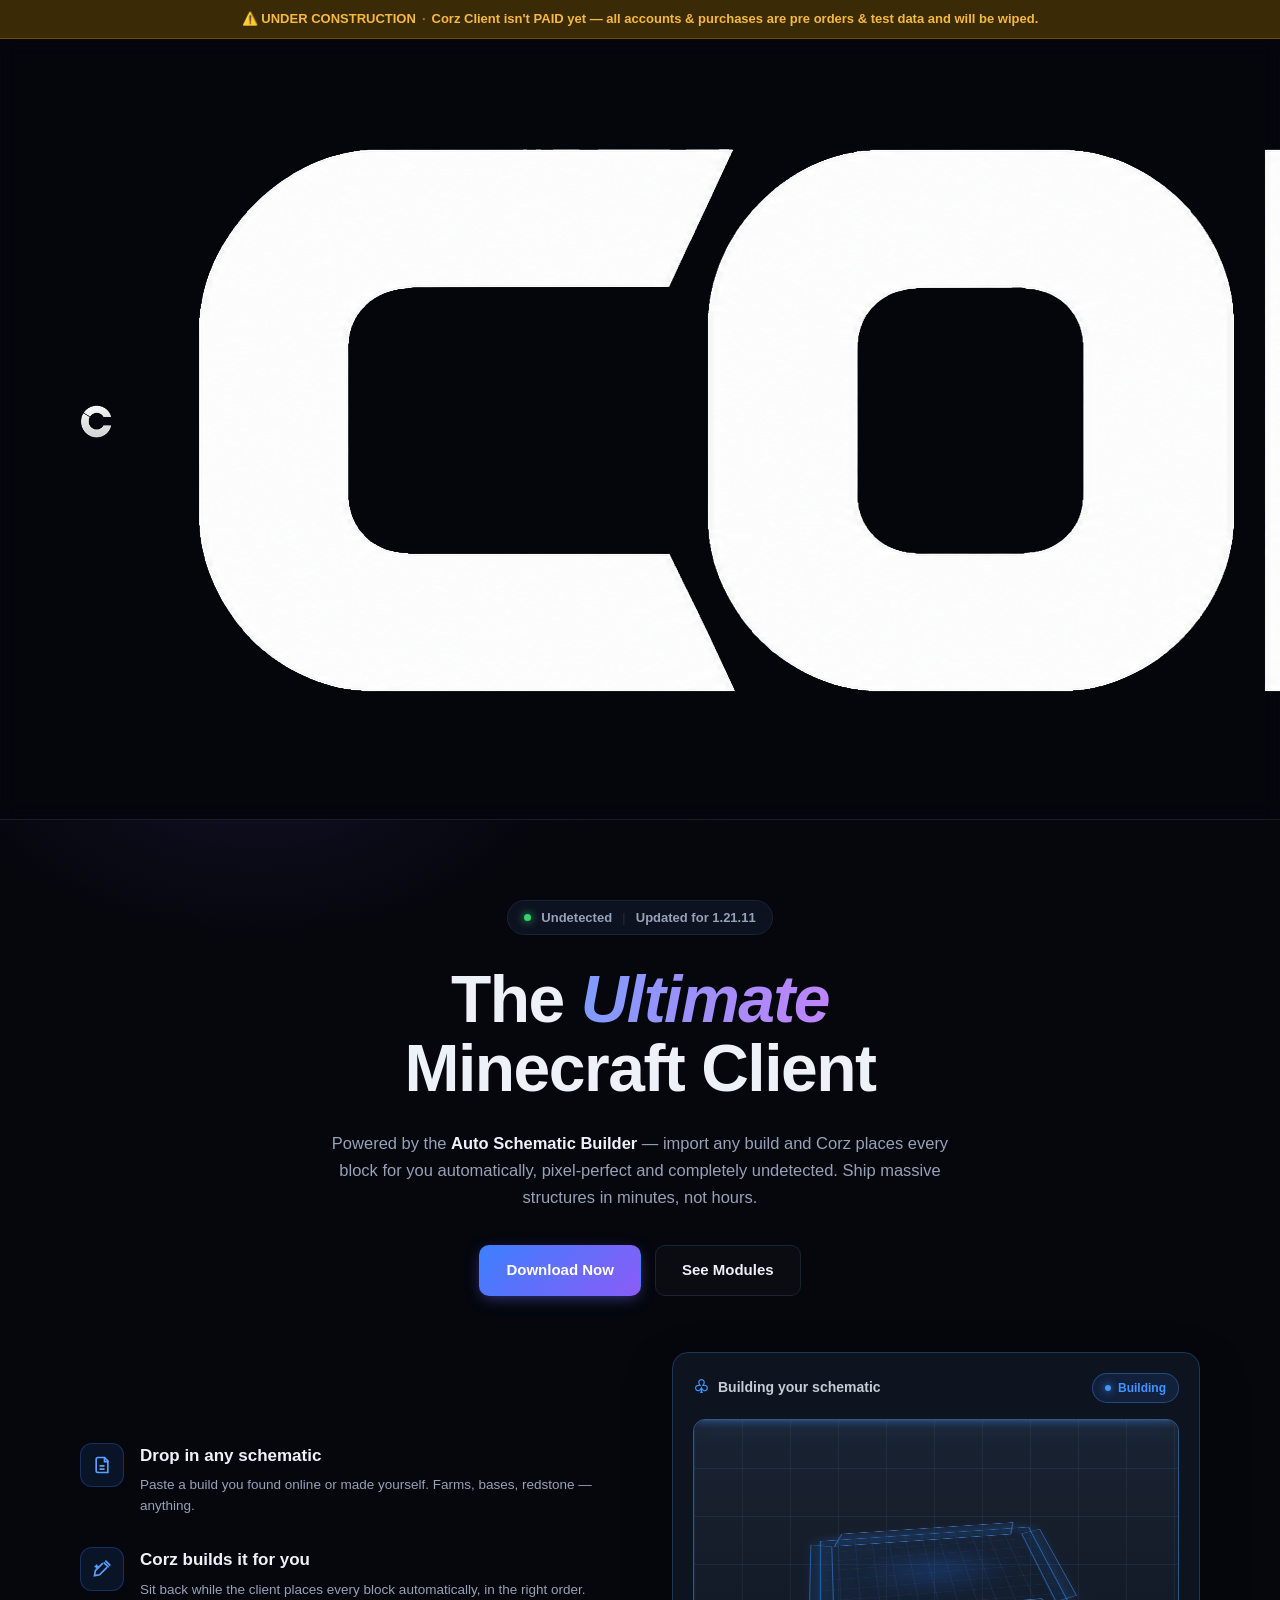
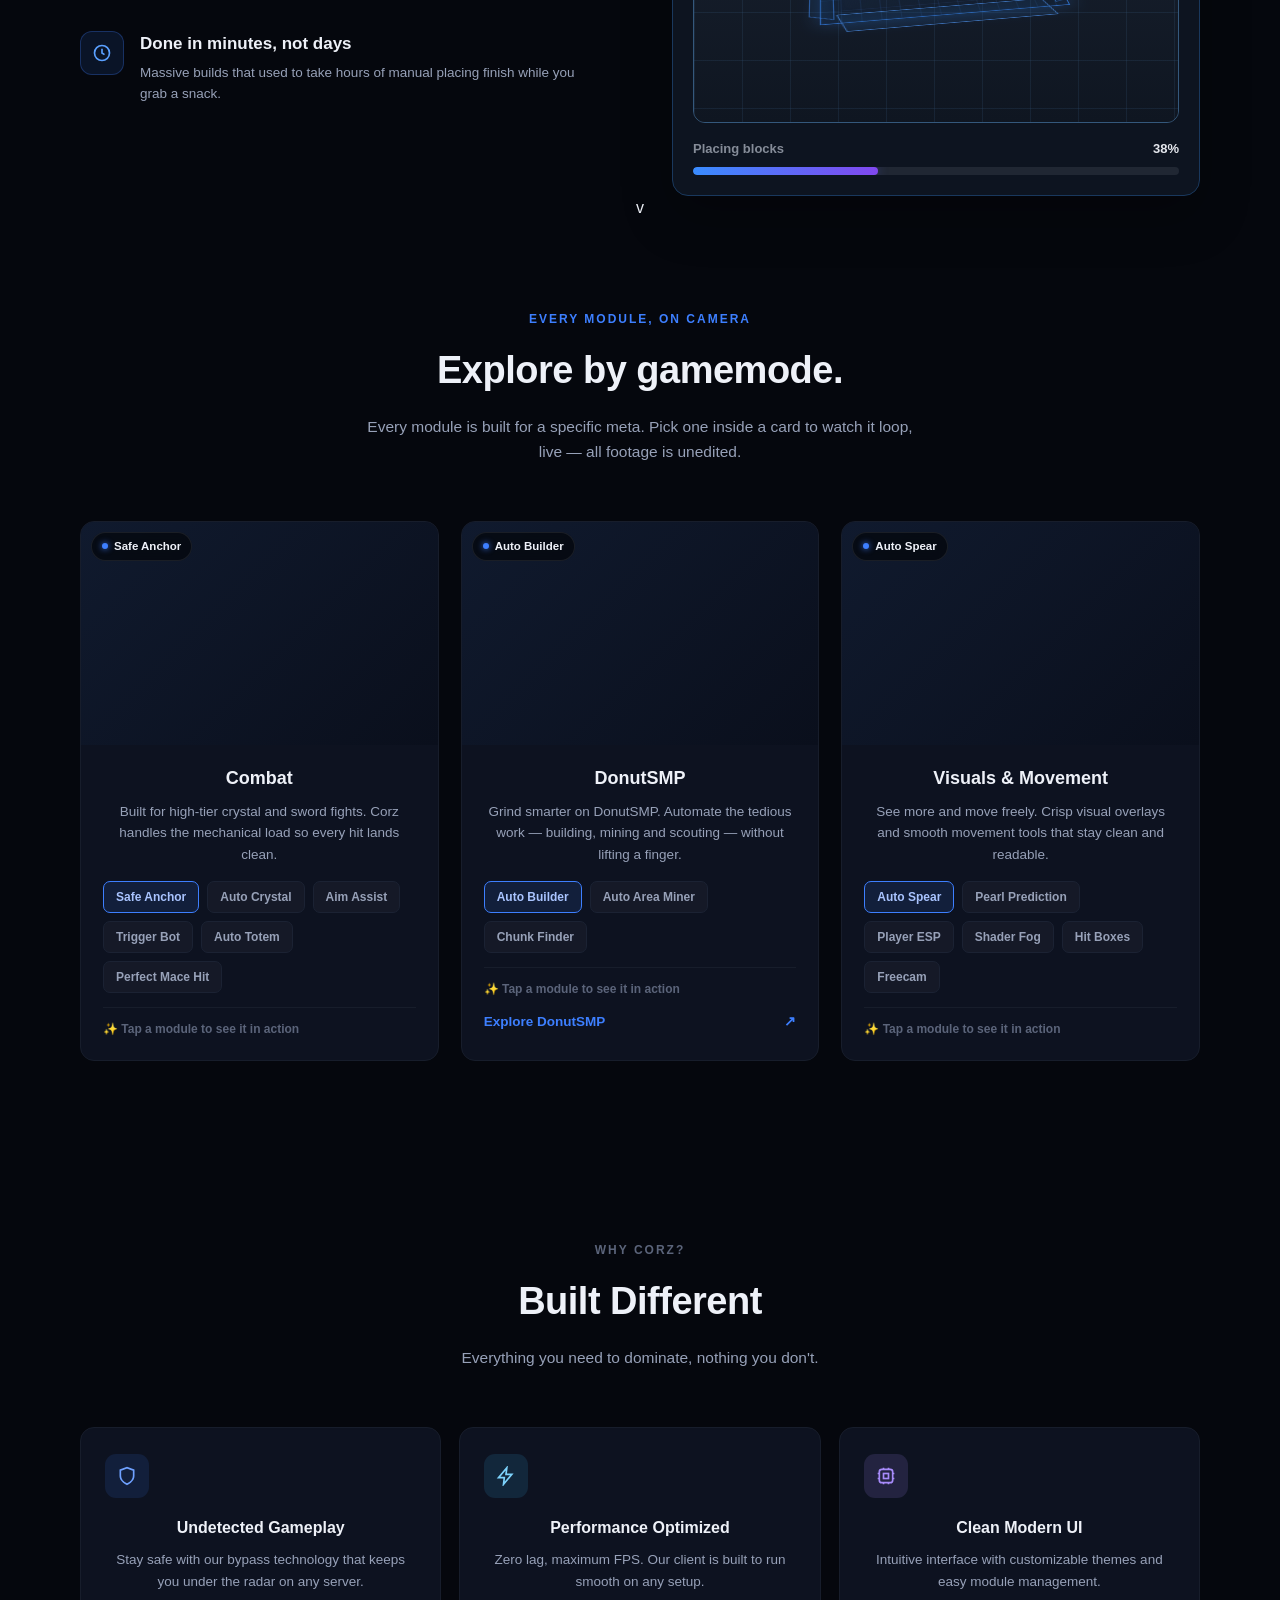
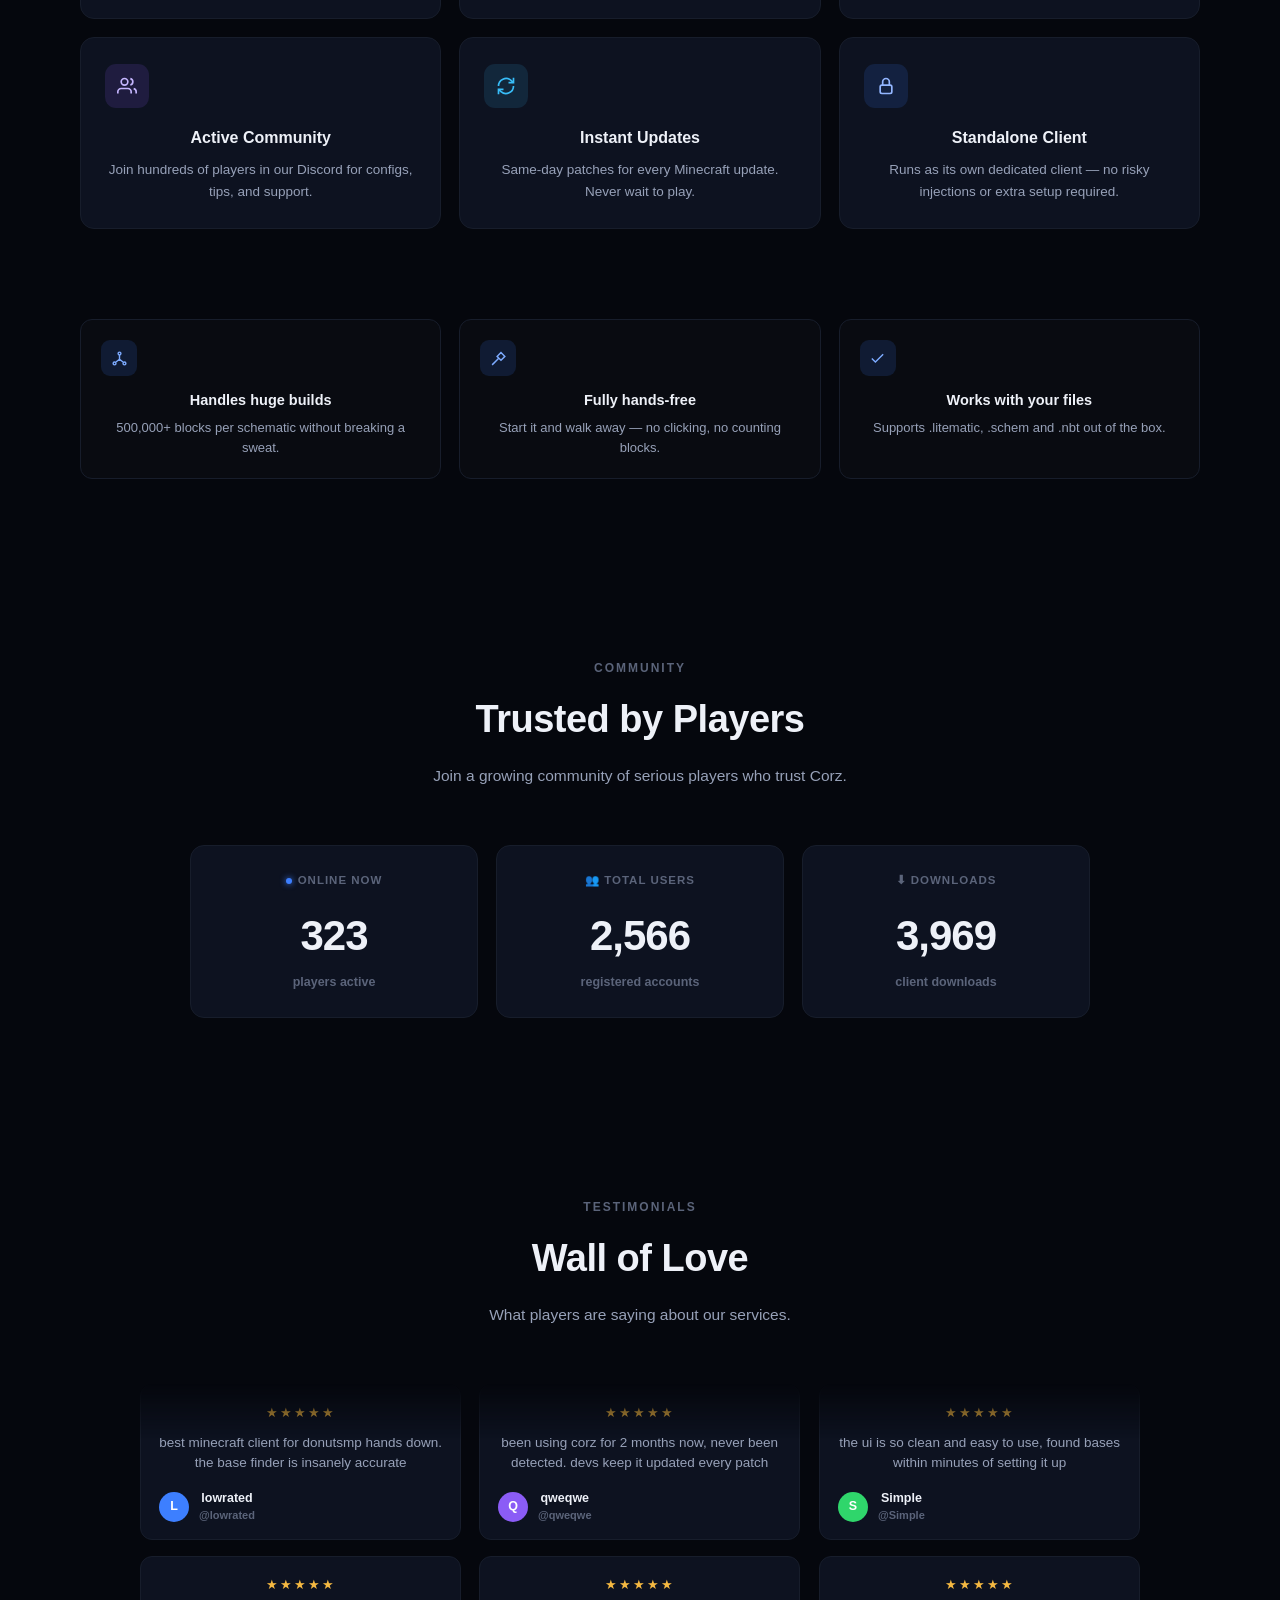
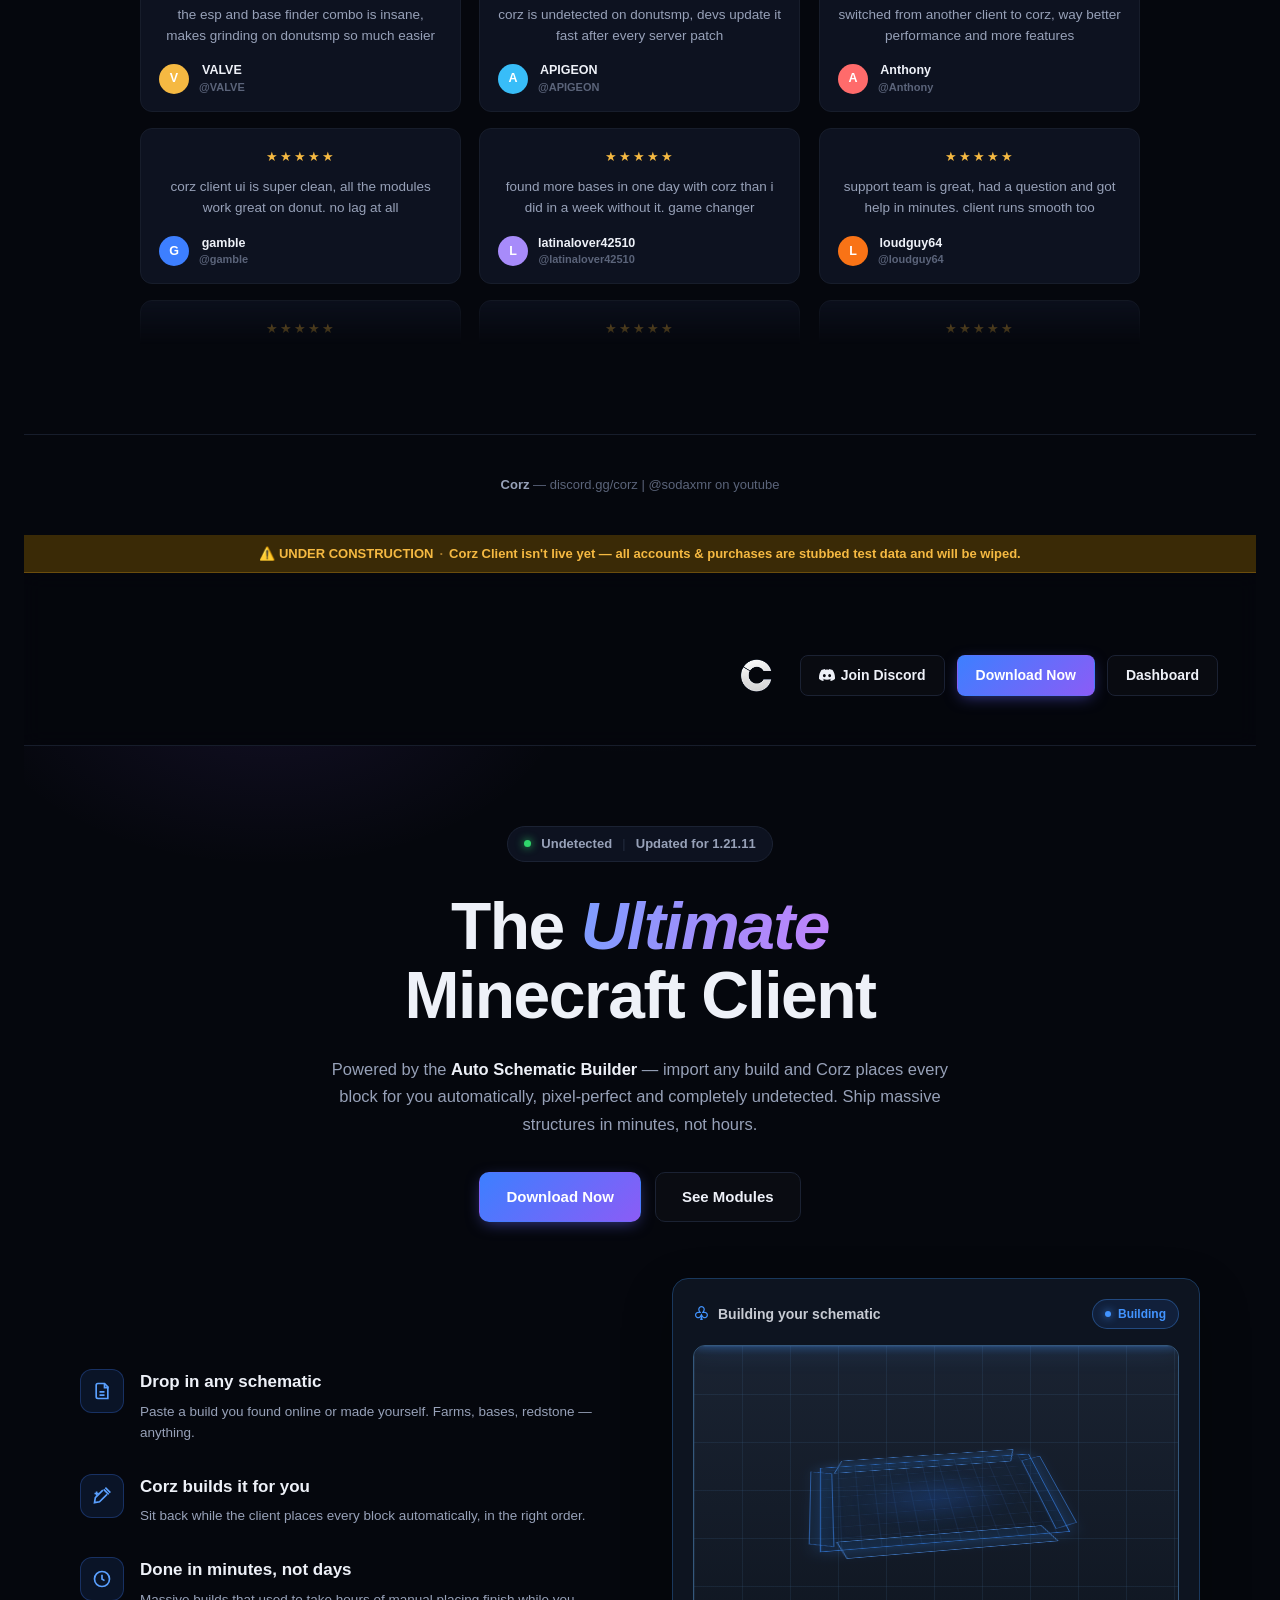
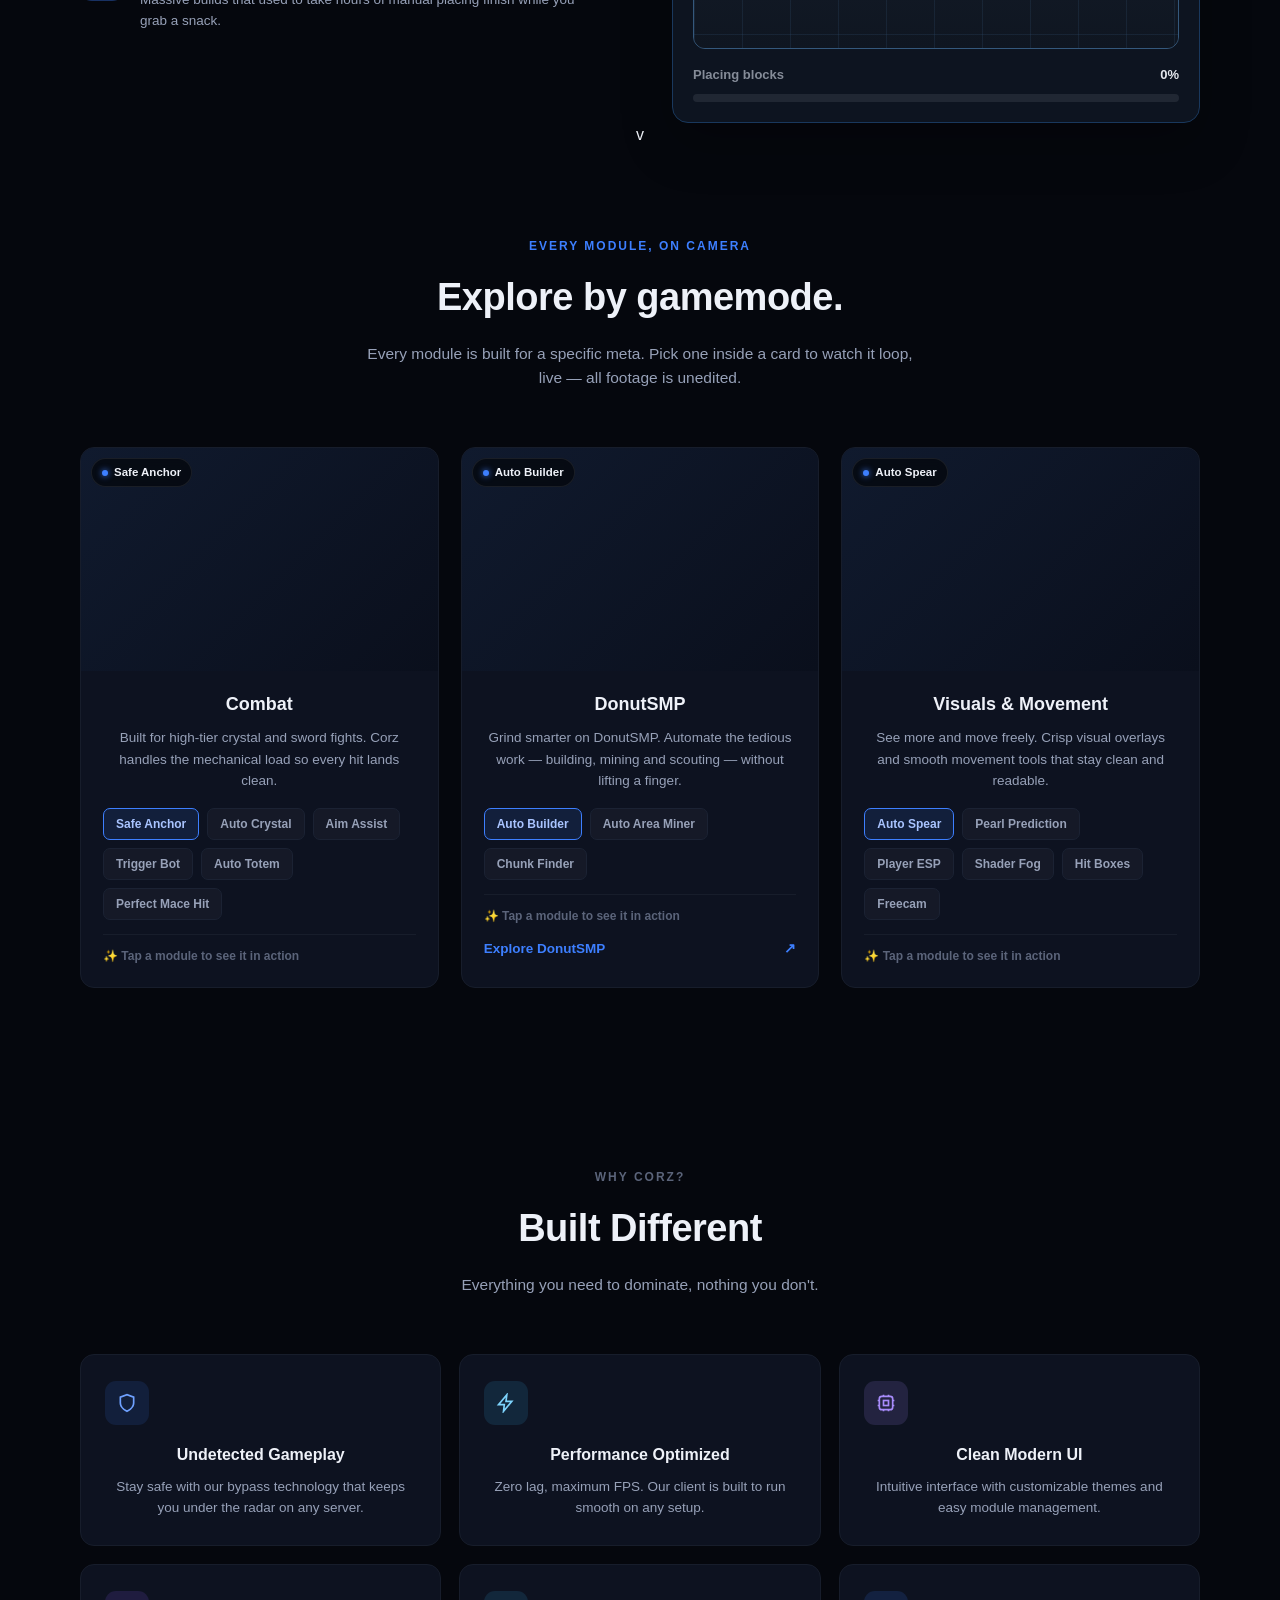
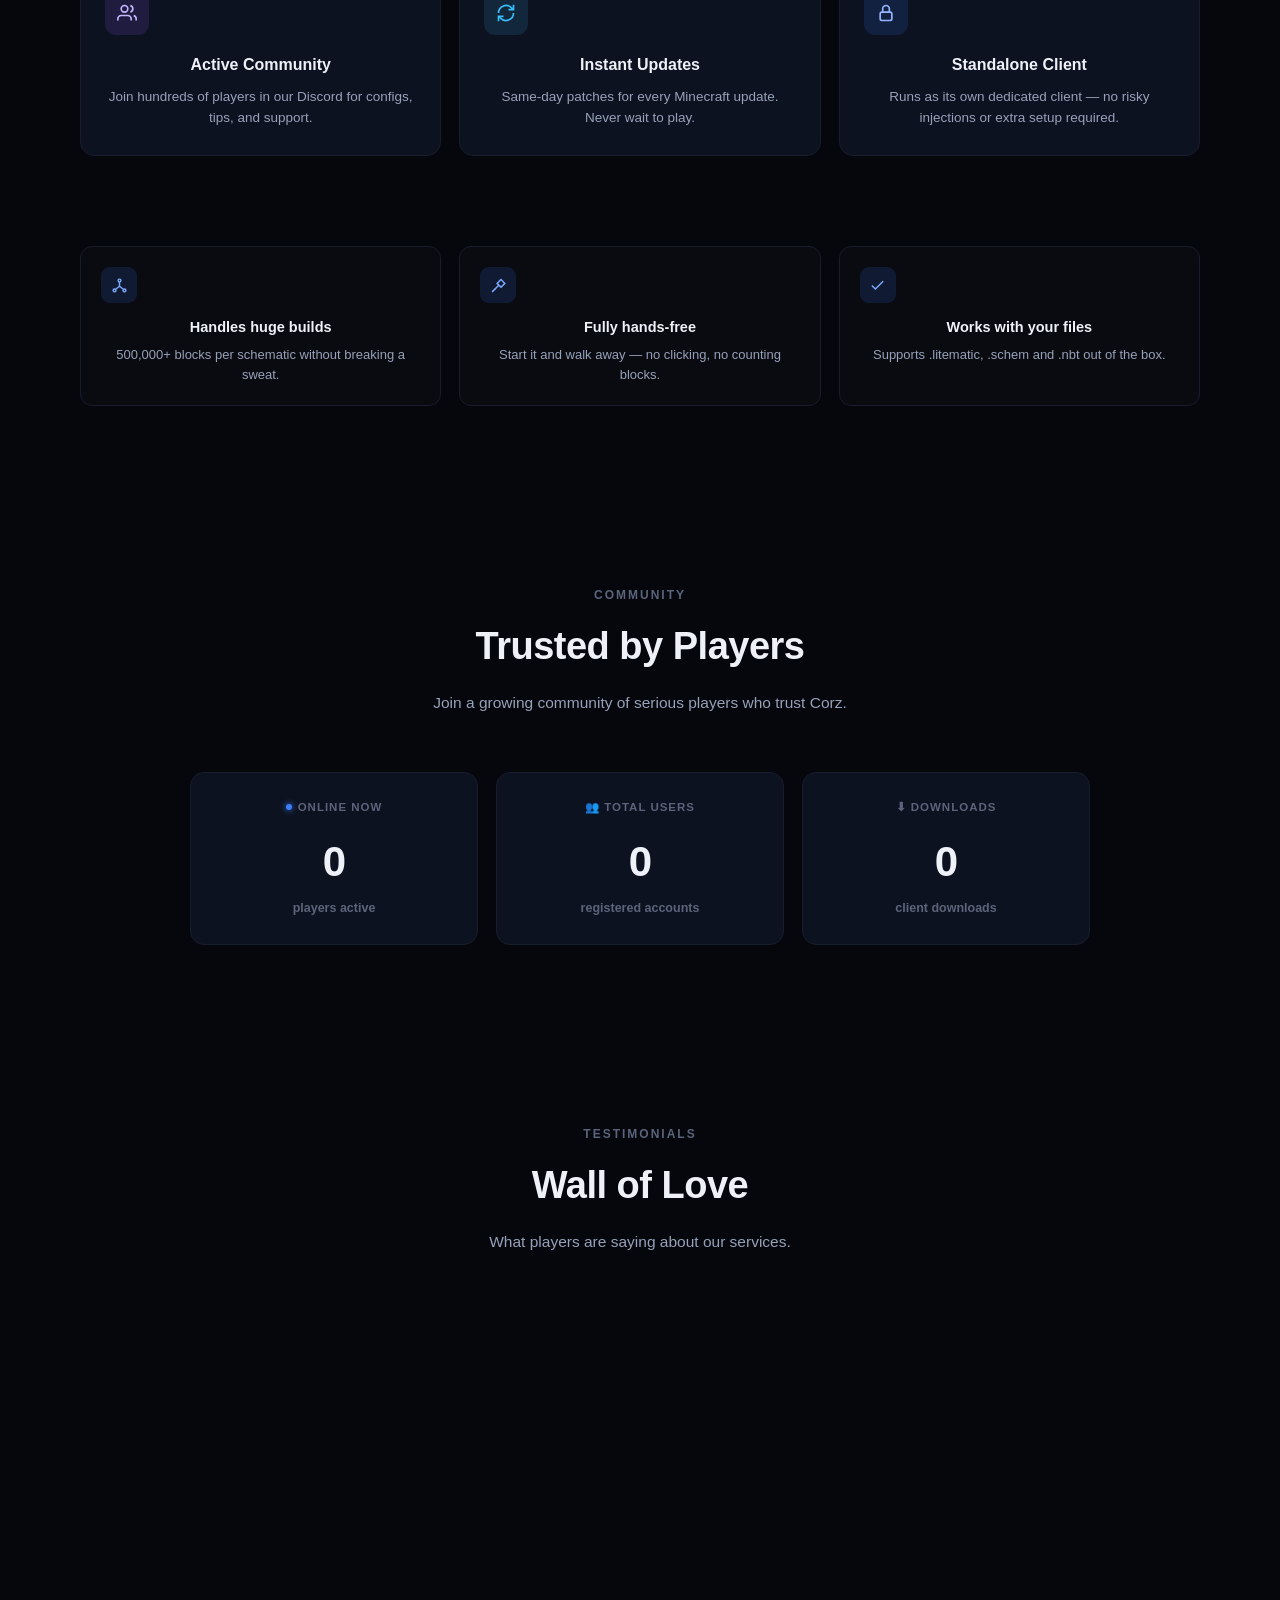
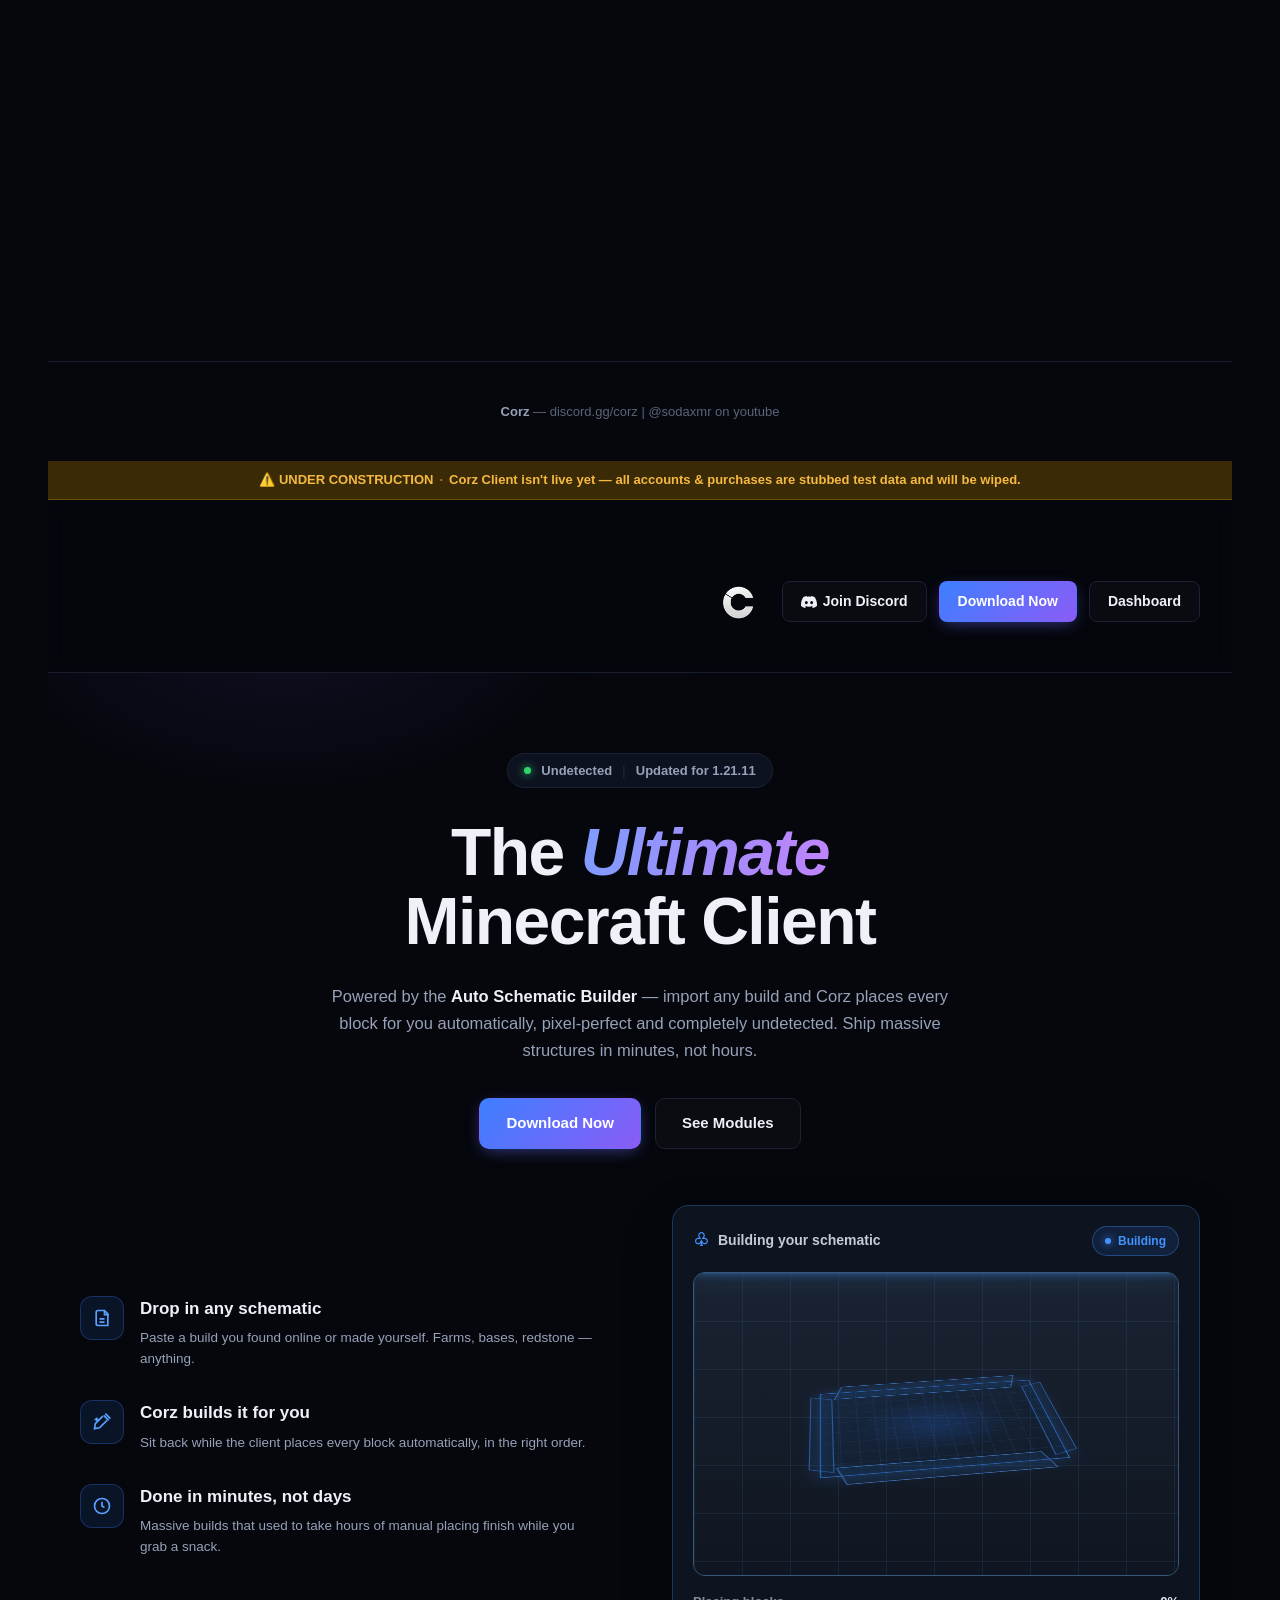
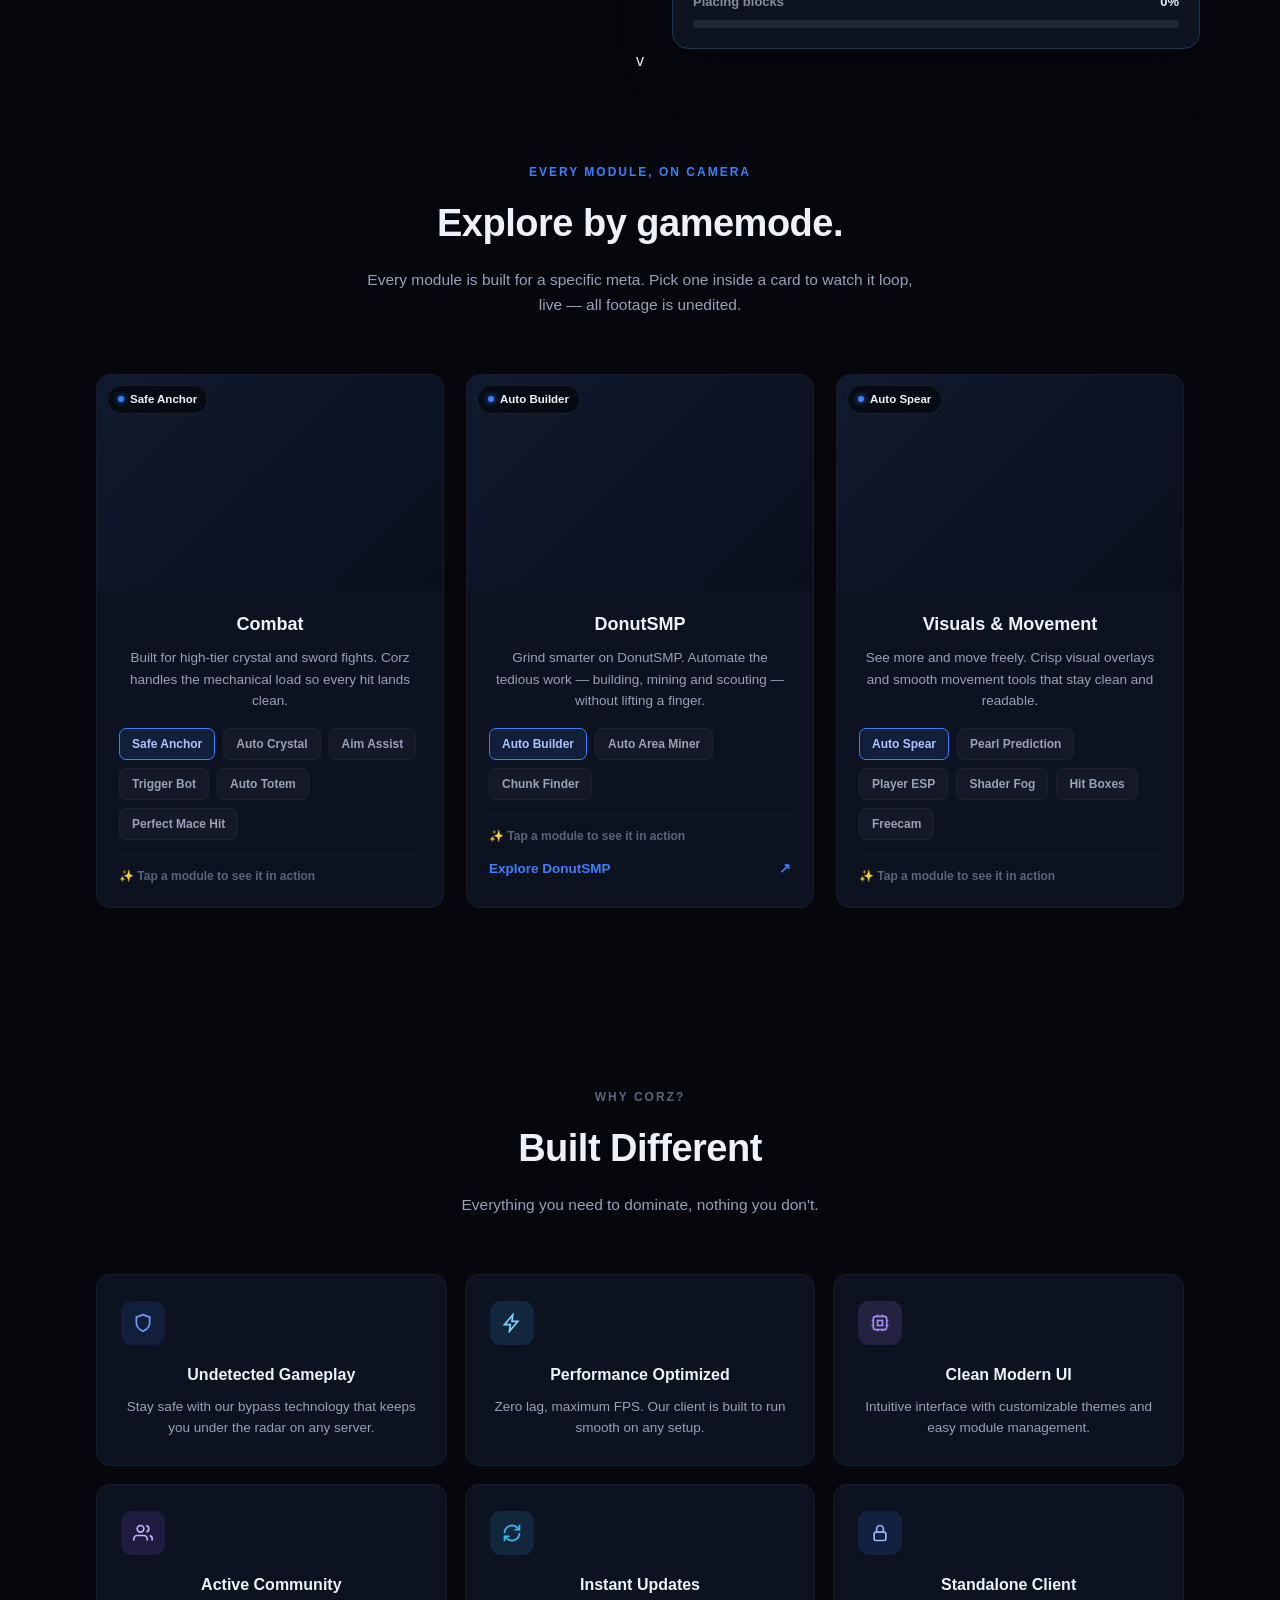
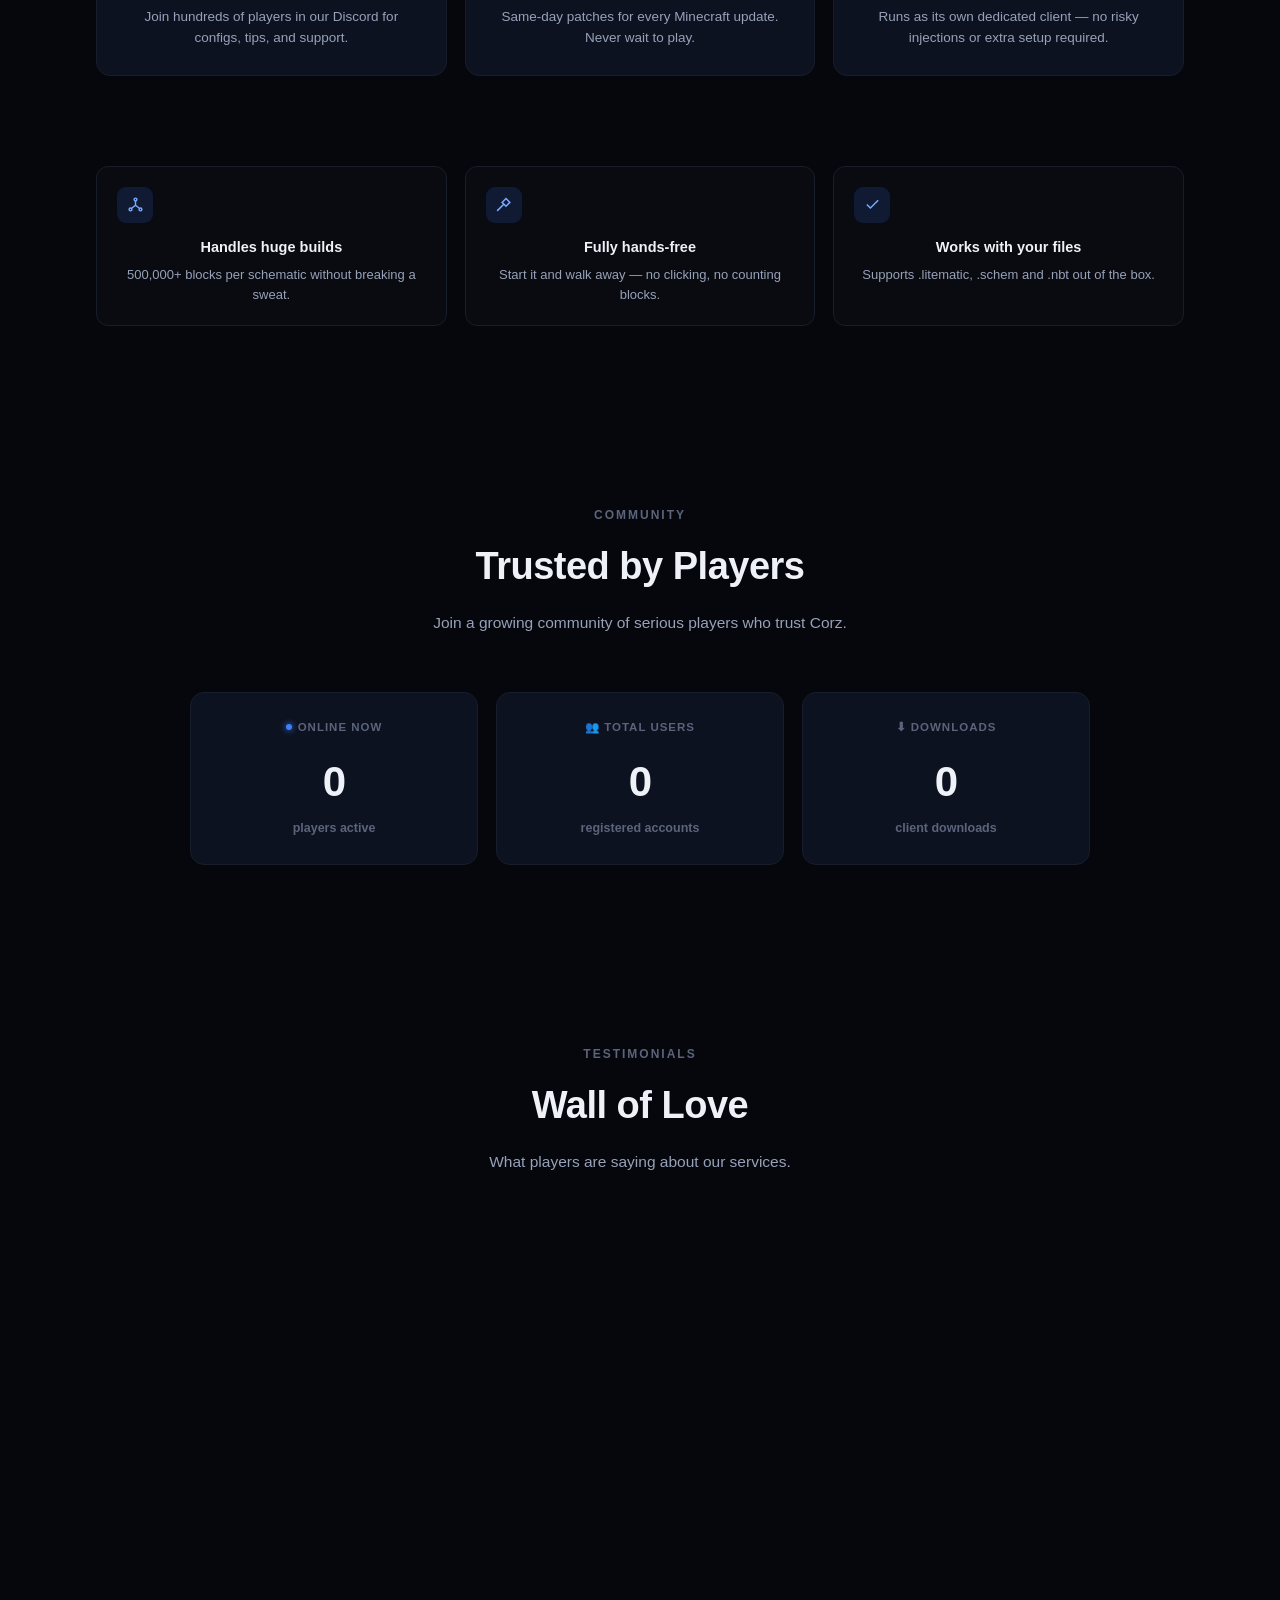
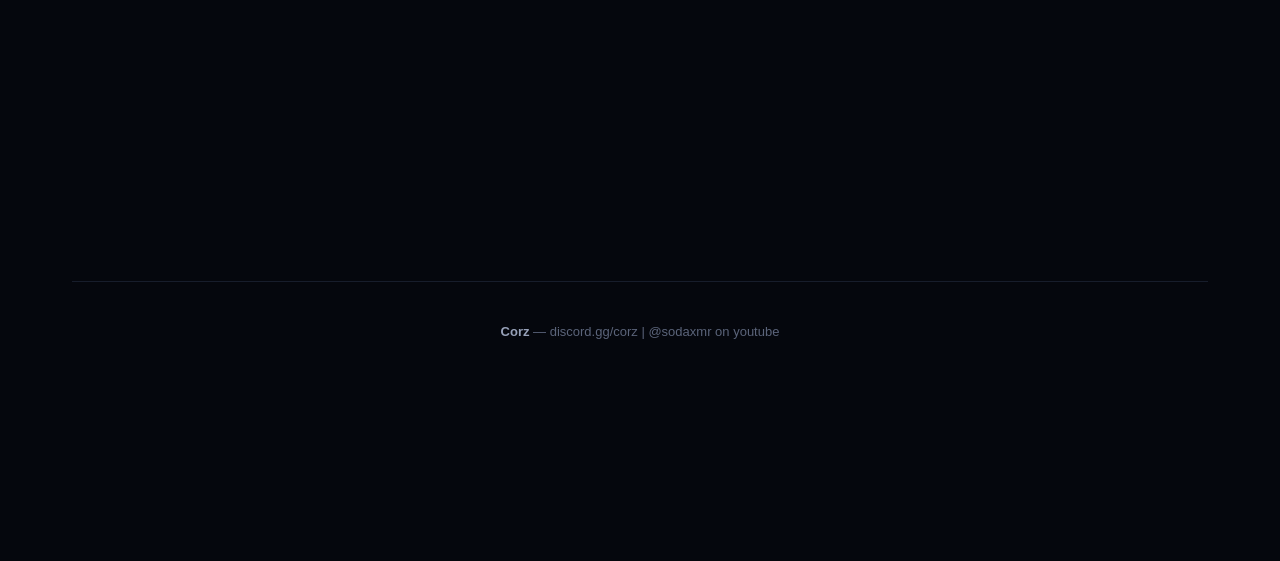
==== commit 88944db7: "Update index.html" ====
--- a/index.html
+++ b/index.html
@@ -64,19 +64,16 @@
     padding: 16px 0;
   }
   
-  .brand{
-    display:flex;
-    align-items:center;
-    gap:10px;
-    padding: 4px 8px 20px 8px;
-  }
+ .brand {
+  display: flex;
+  align-items: center;
+  gap: 10px;
+}
+
 .brand-mark {
-  height: 68px;        /* a little bigger to fill the space */
+  height: 42px;
   width: auto;
   display: block;
-  background: transparent !important;
-  border: none;
-  box-shadow: none;
 }
   .nav-links{ display:flex; align-items:center; gap: 34px; }
   .nav-links a{
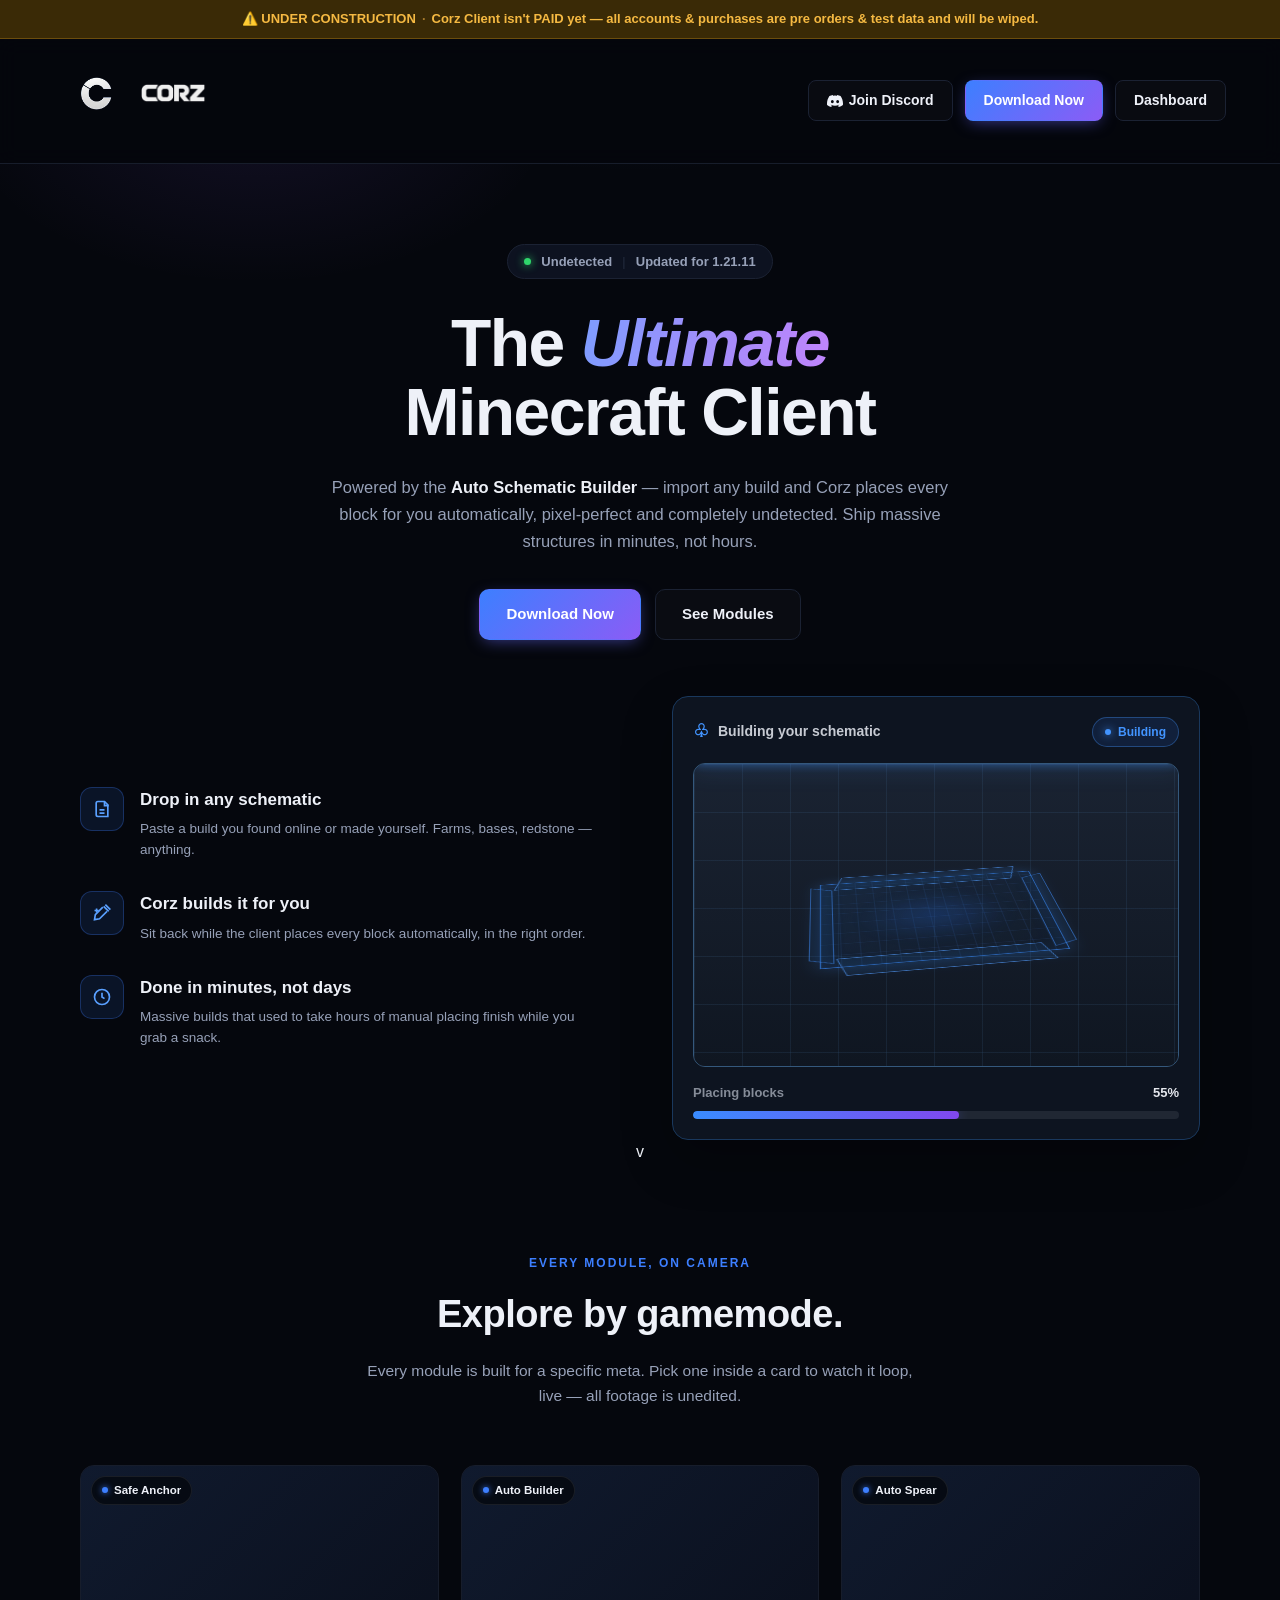
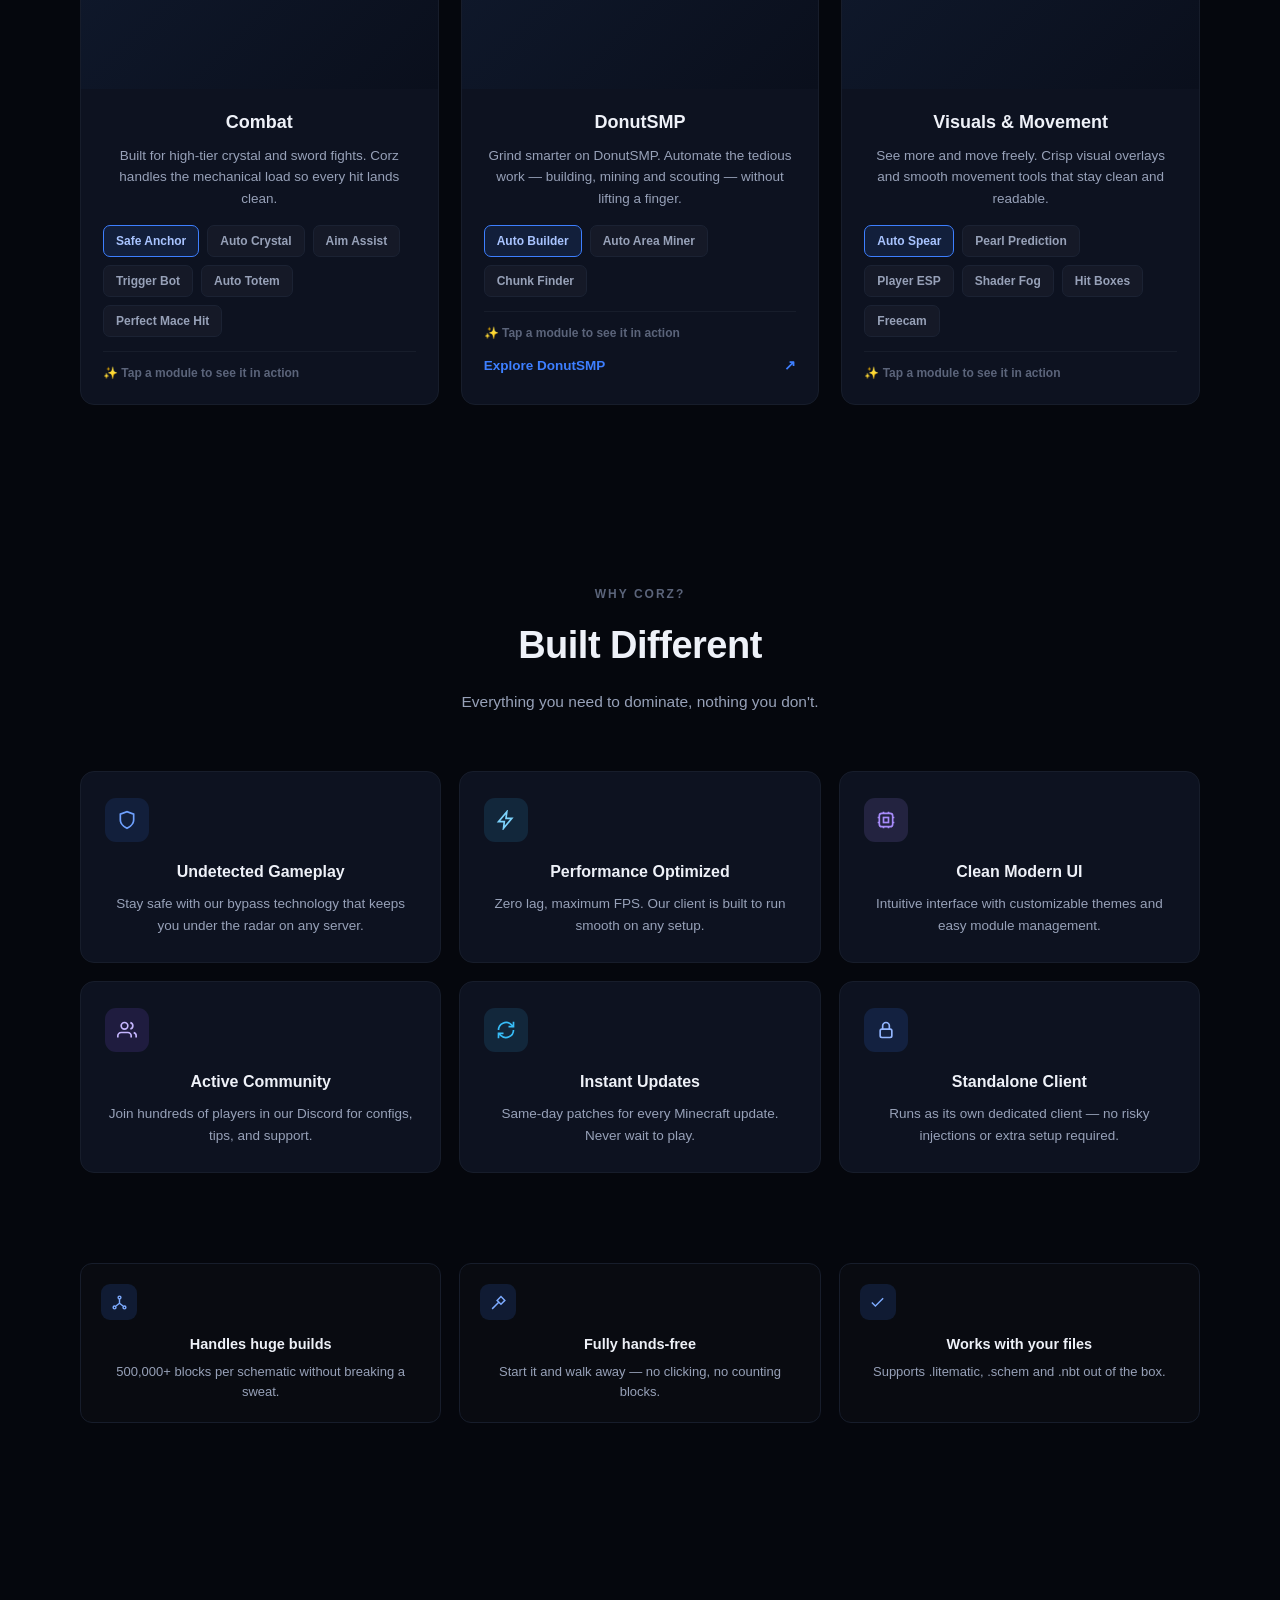
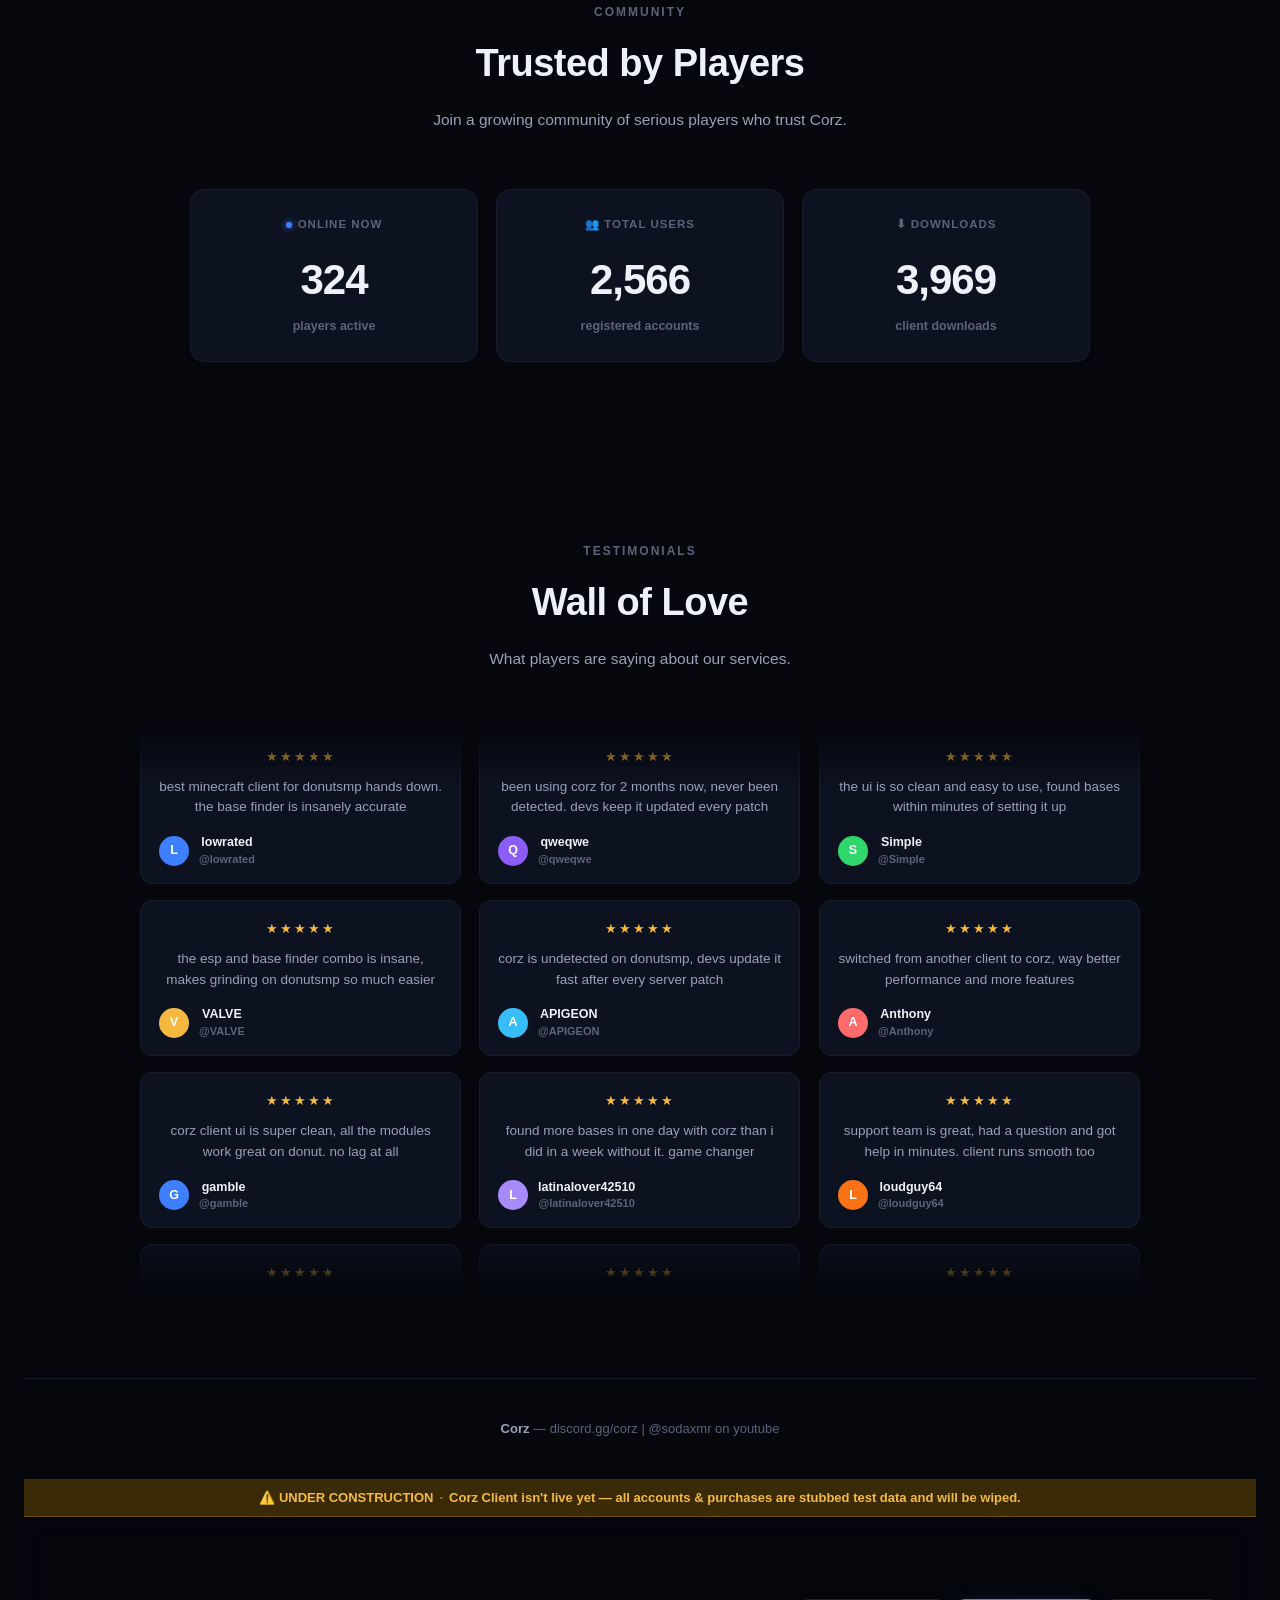
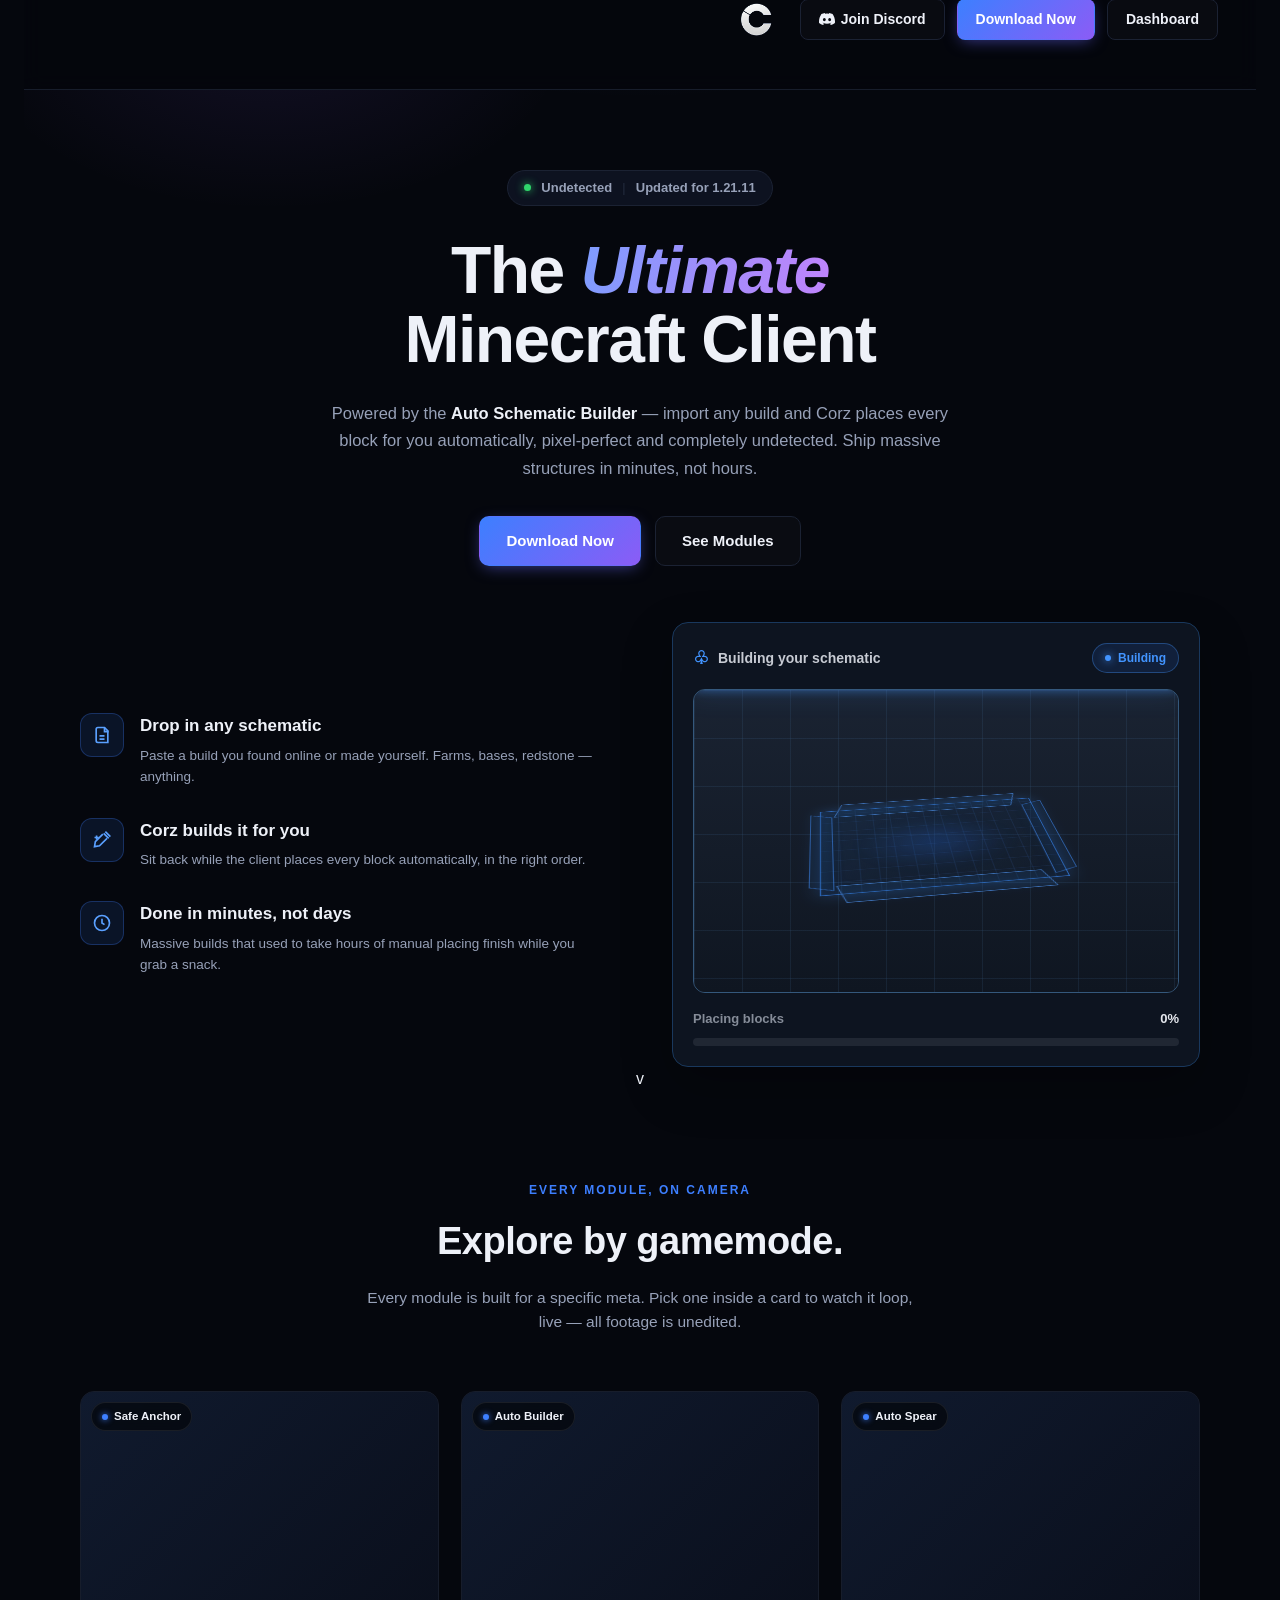
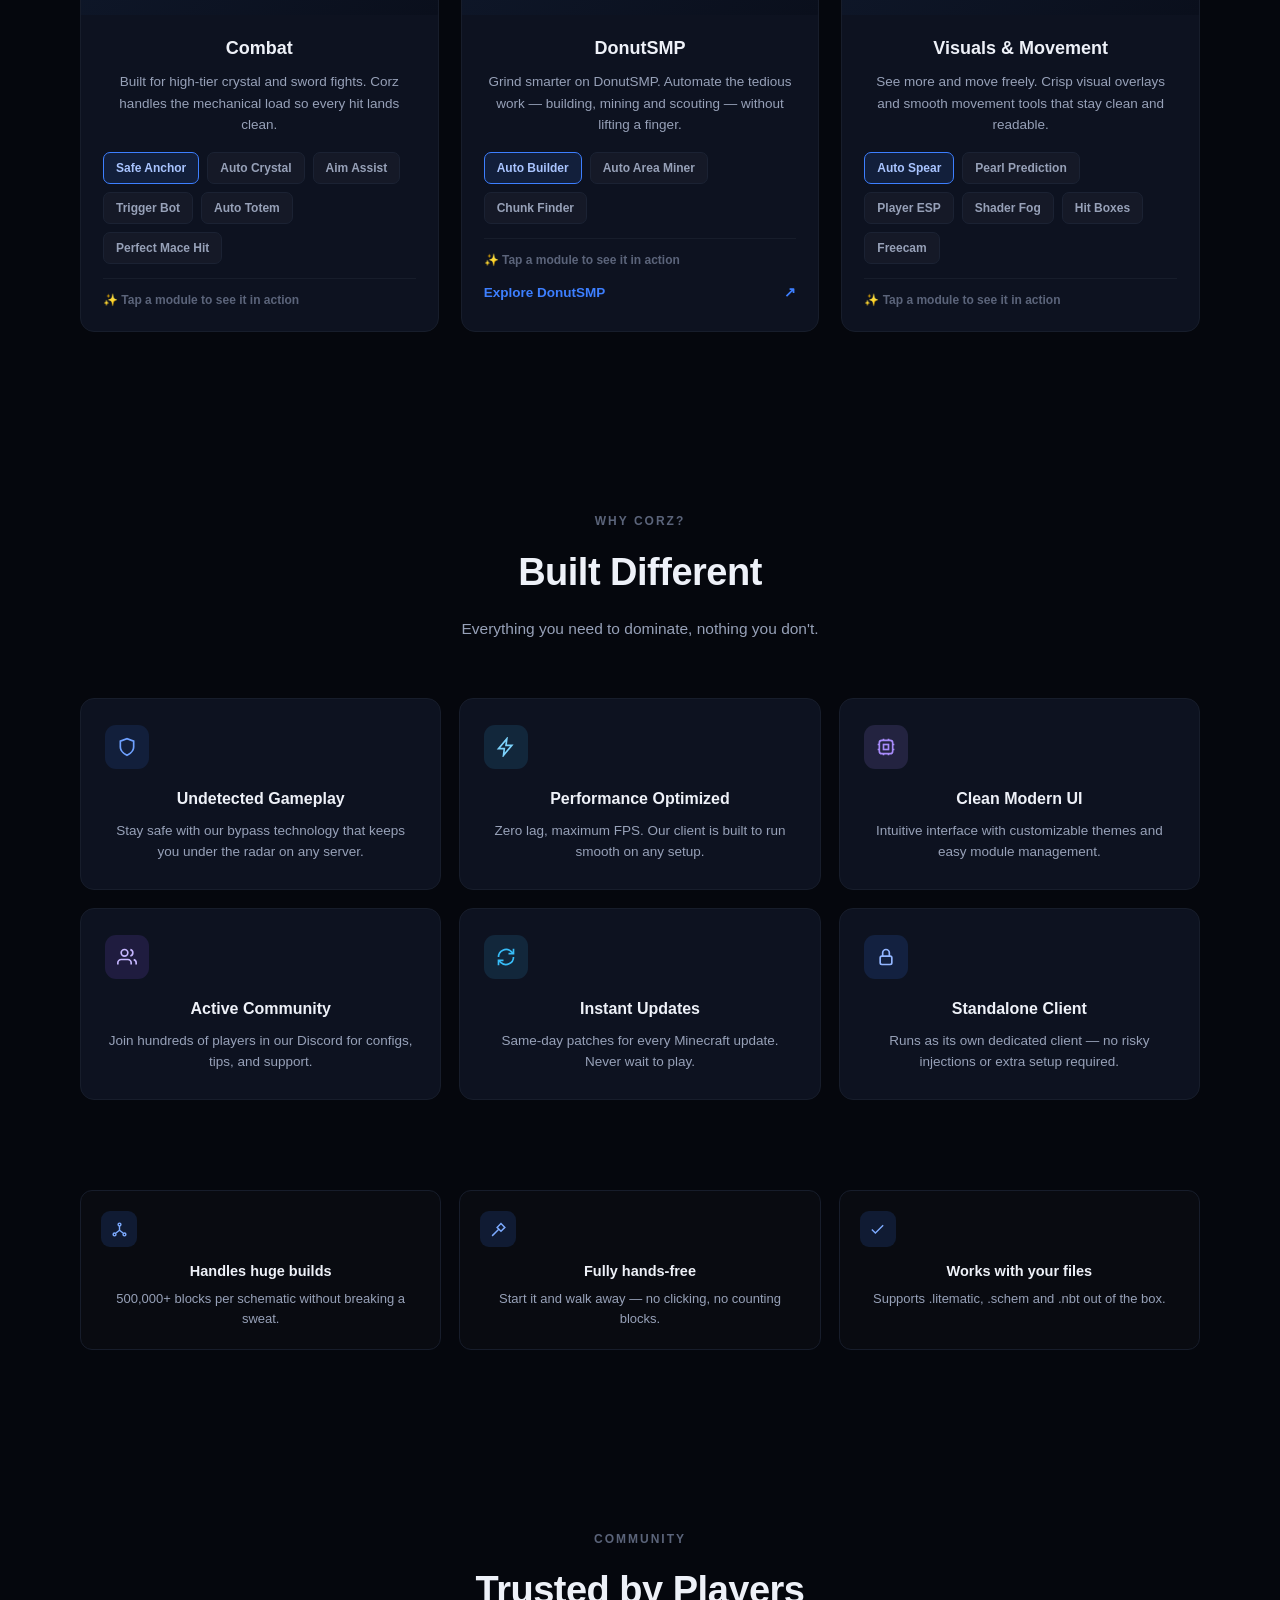
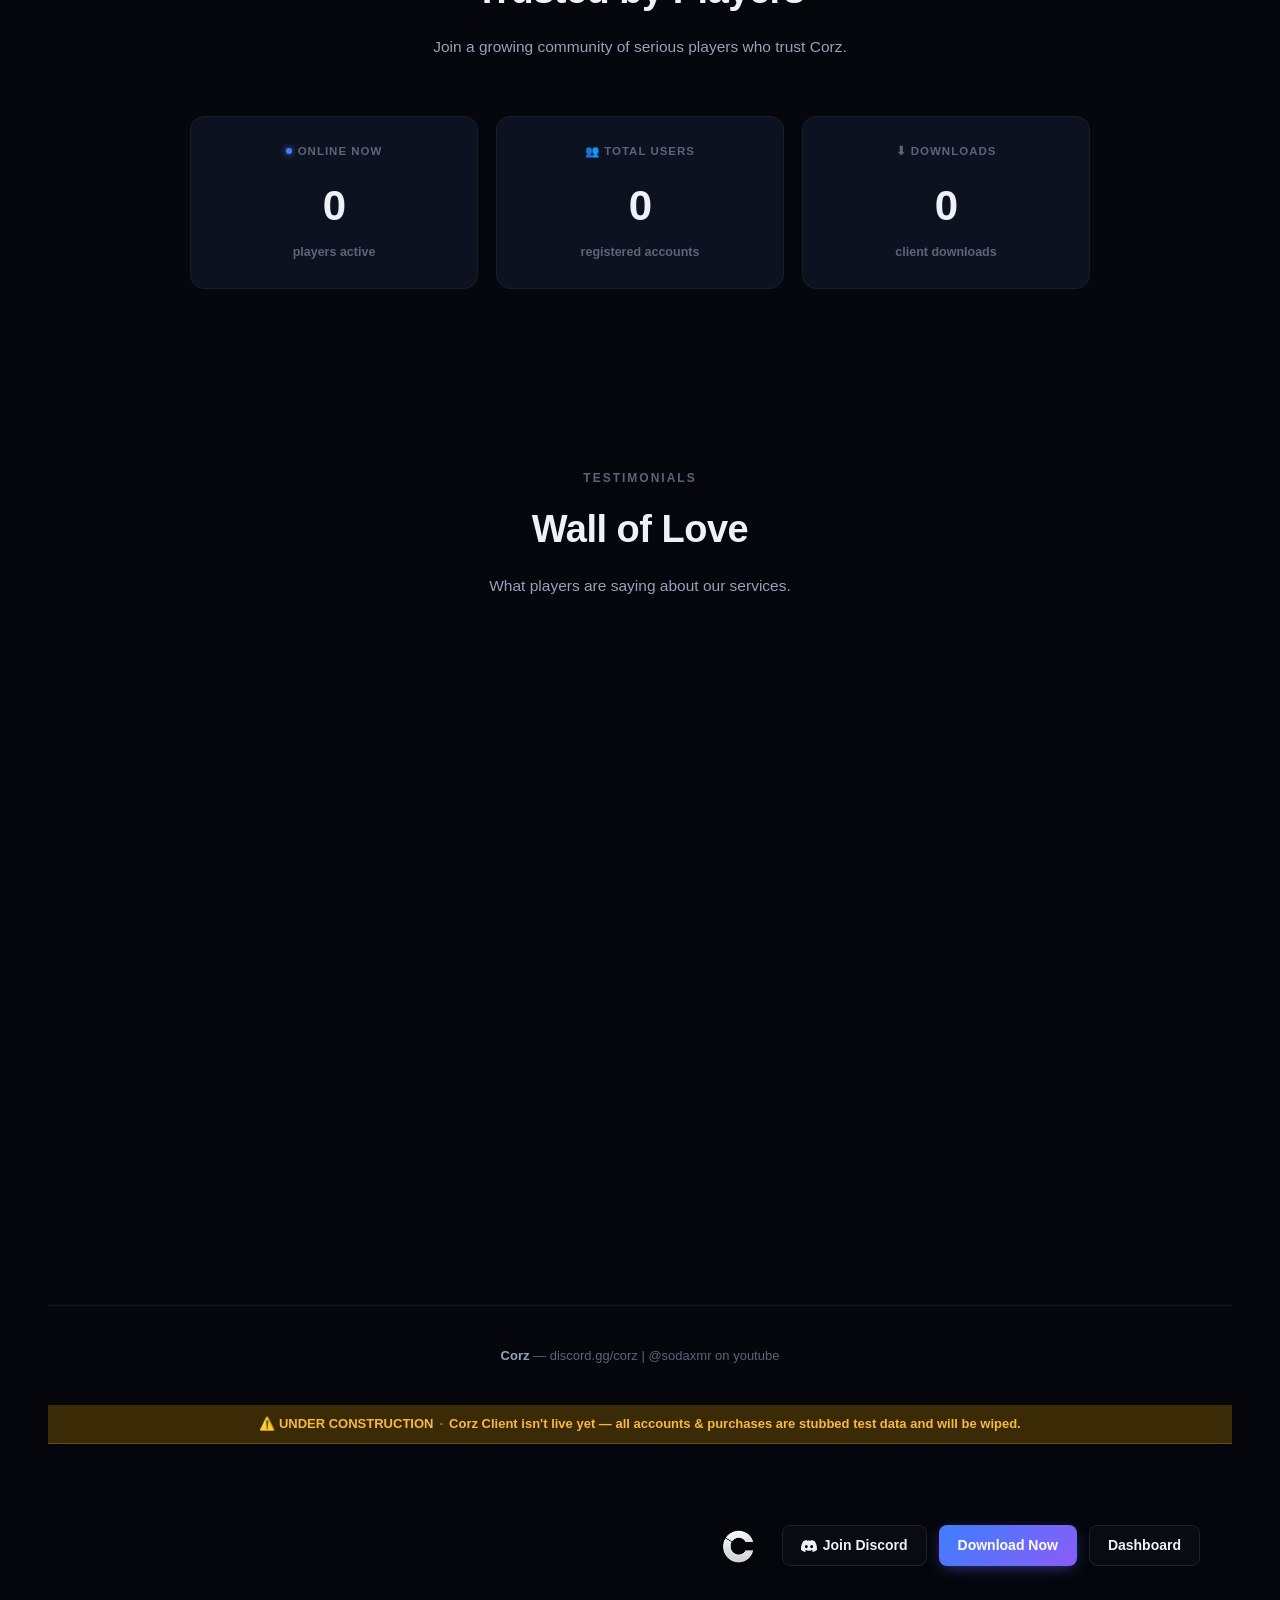
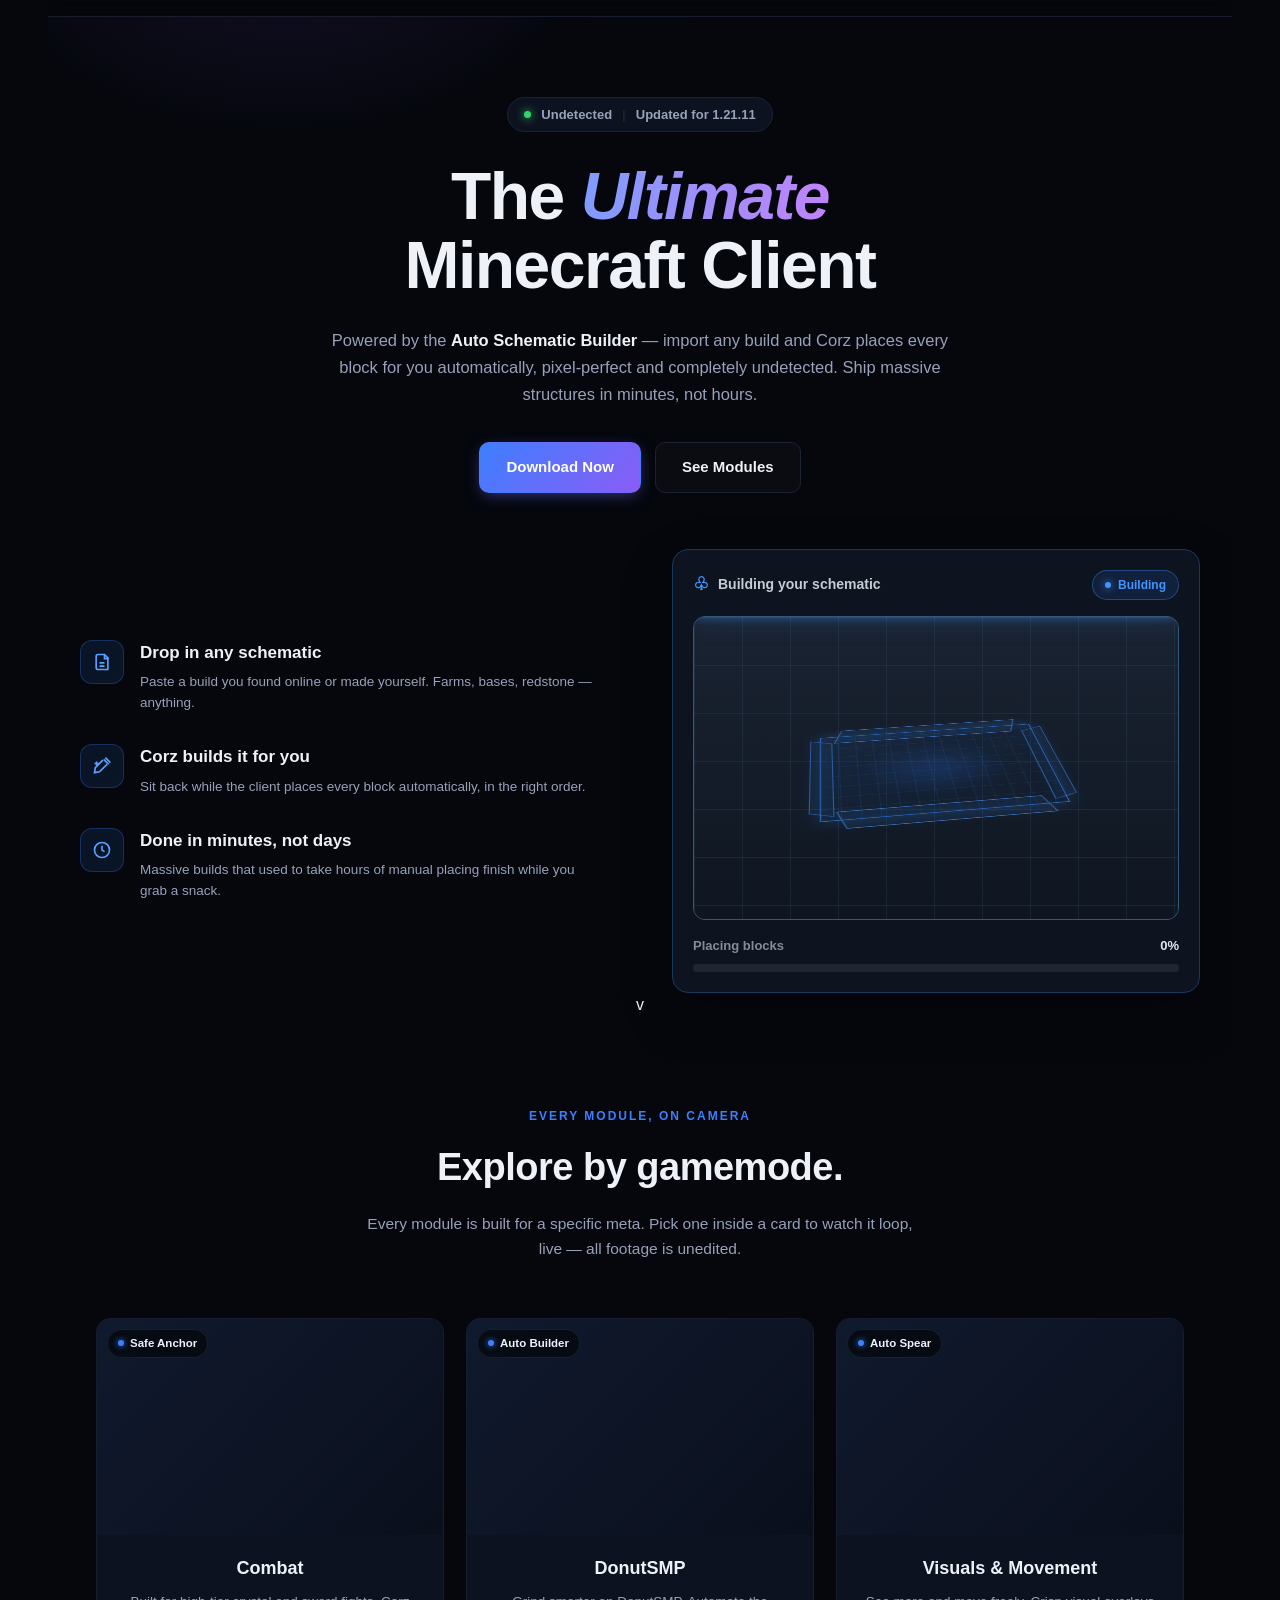
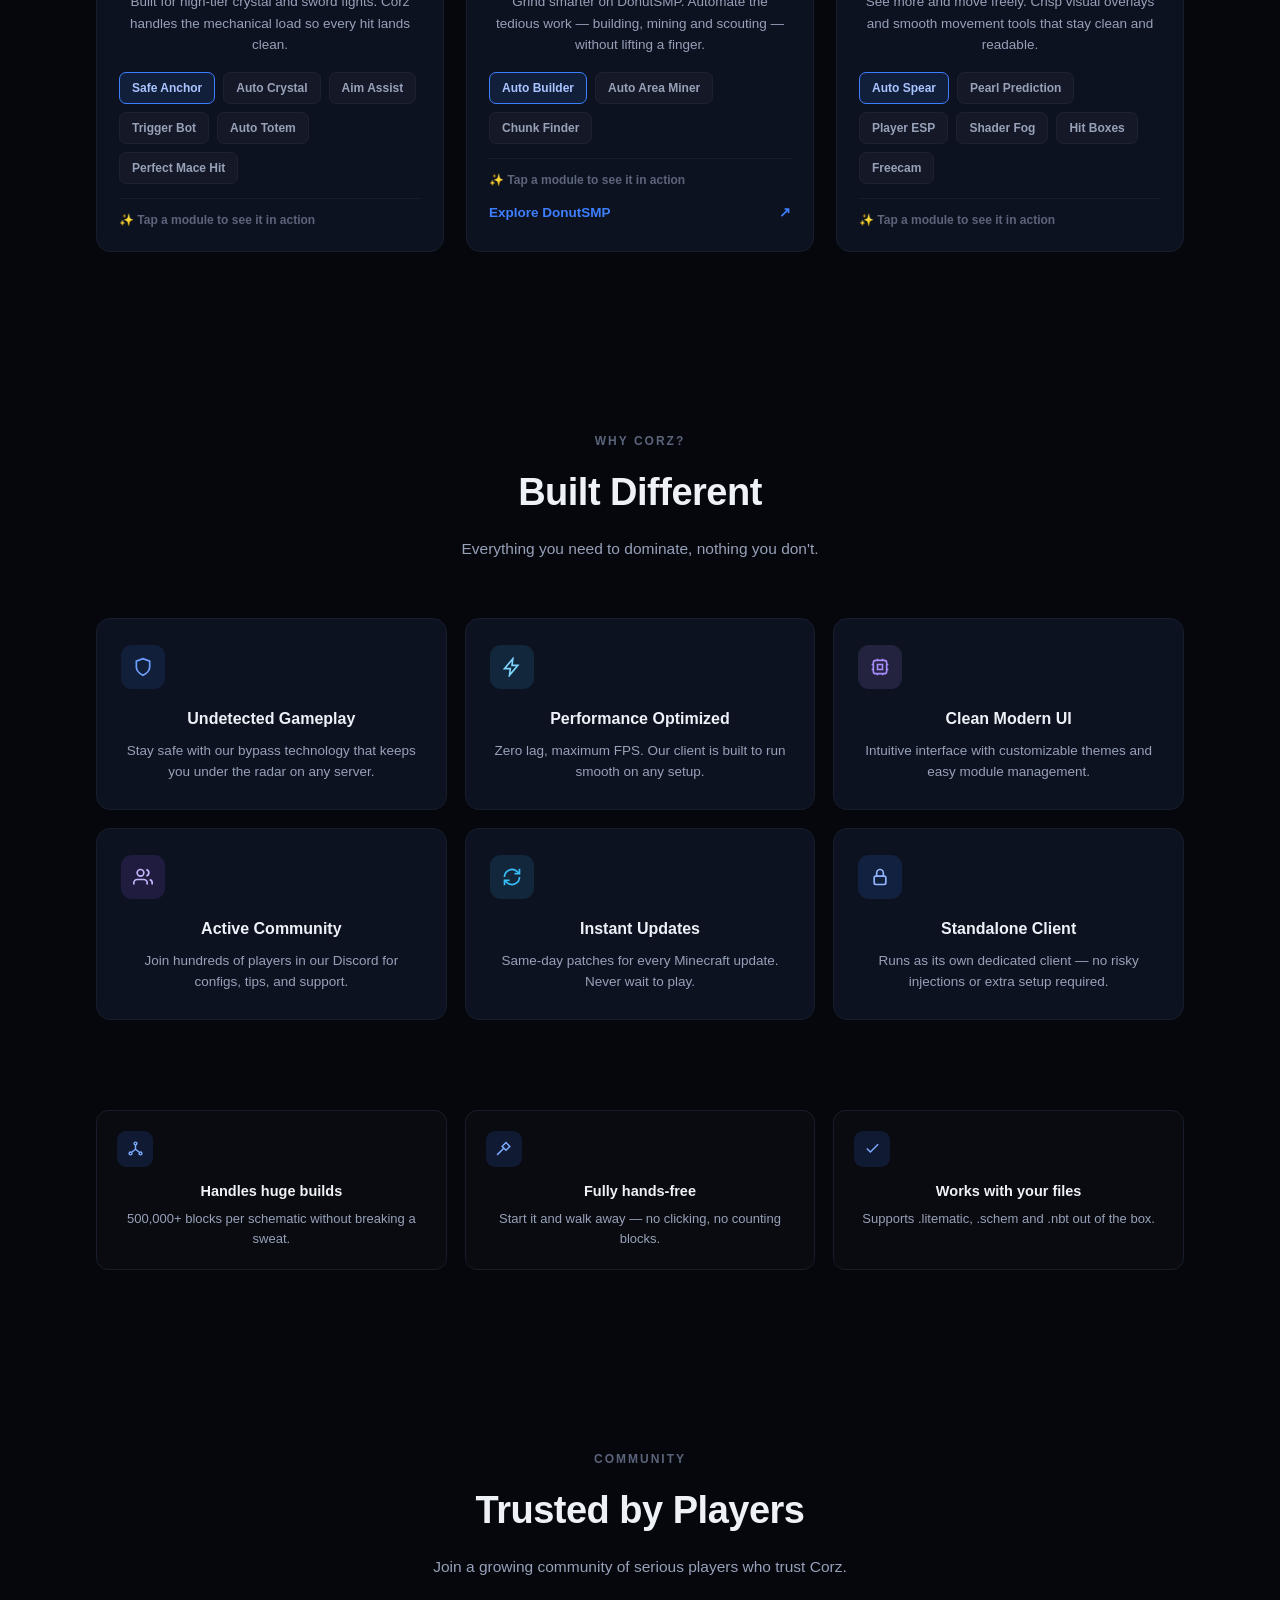
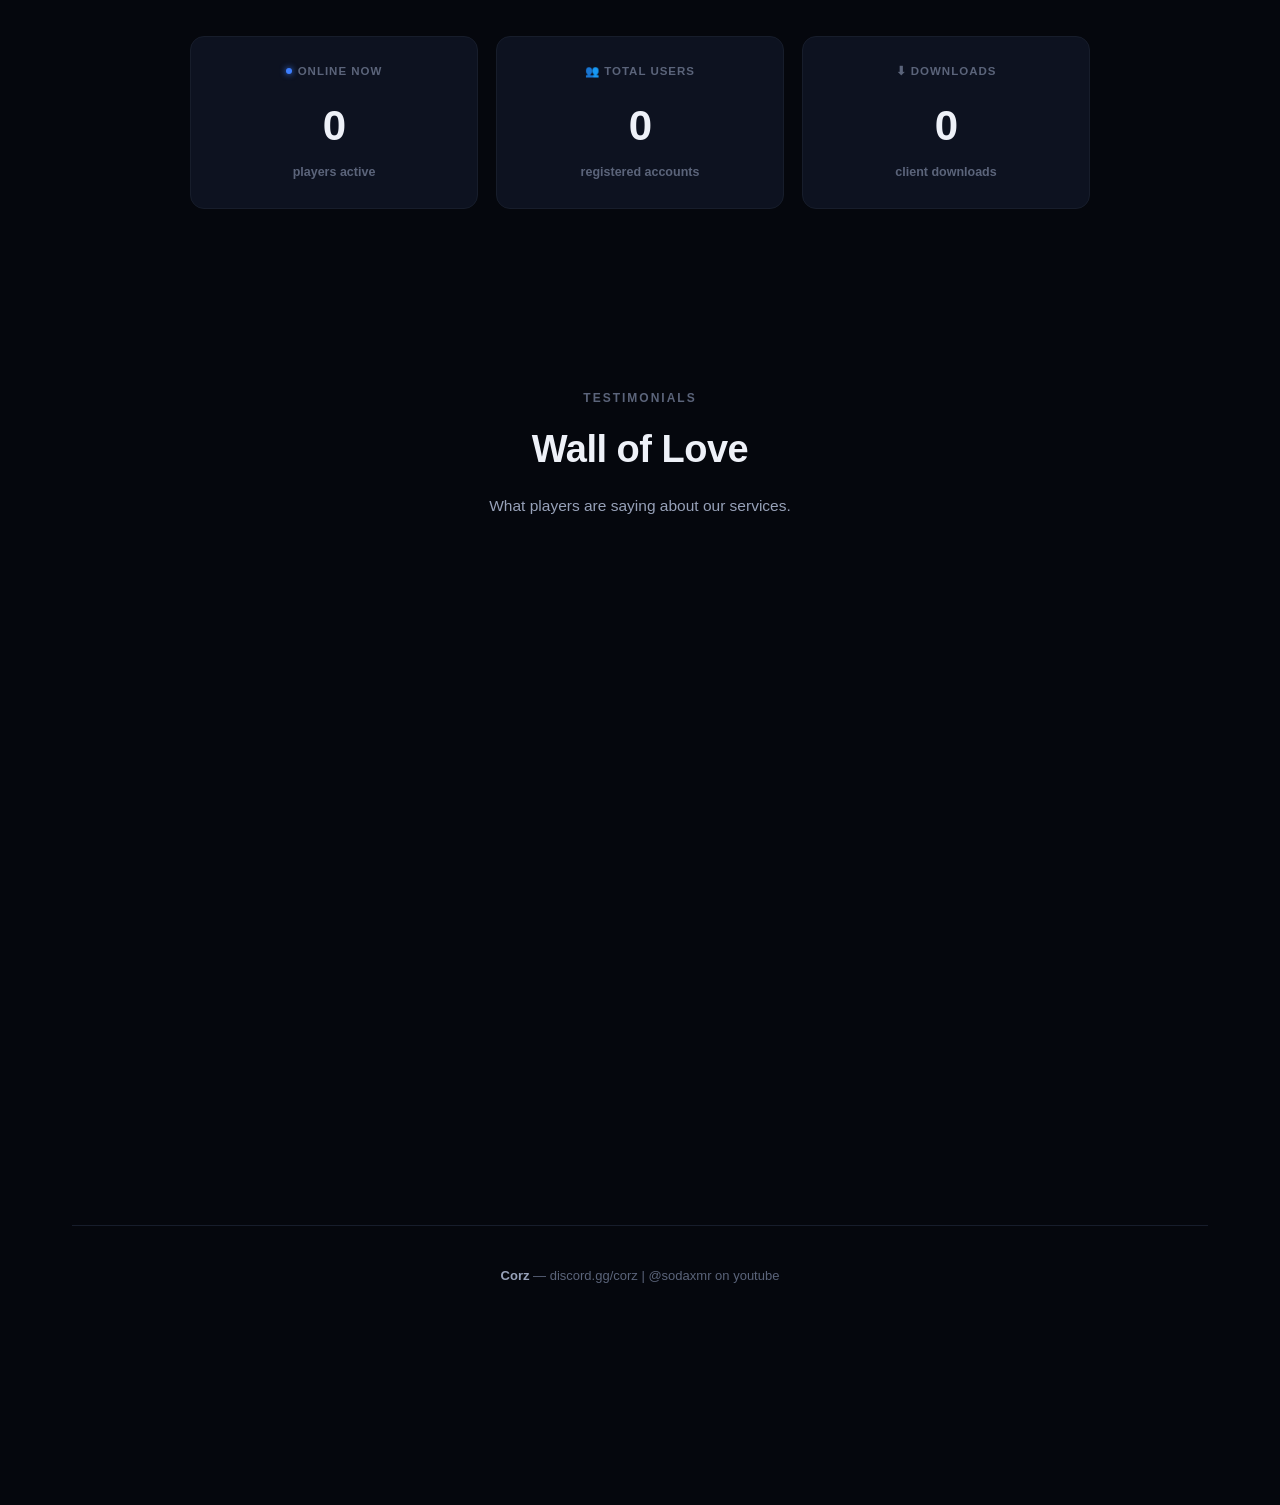
==== commit 0b33274b: "Update index.html" ====
--- a/index.html
+++ b/index.html
@@ -1273,19 +1273,23 @@
     padding: 16px 0;
   }
   
-  .brand{
-    display:flex;
-    align-items:center;
-    gap:10px;
-    padding: 4px 8px 20px 8px;
-  }
+ .brand {
+  display: flex;
+  align-items: center;
+  gap: 10px;
+}
+
 .brand-mark {
-  height: 68px;        /* a little bigger to fill the space */
+  height: 42px;
   width: auto;
   display: block;
-  background: transparent !important;
-  border: none;
-  box-shadow: none;
+}
+
+.brand-wordmark {
+  height: 22px;        /* ← control the size here */
+  width: auto;
+  display: block;
+  opacity: 0.95;
 }
   .nav-links{ display:flex; align-items:center; gap: 34px; }
   .nav-links a{
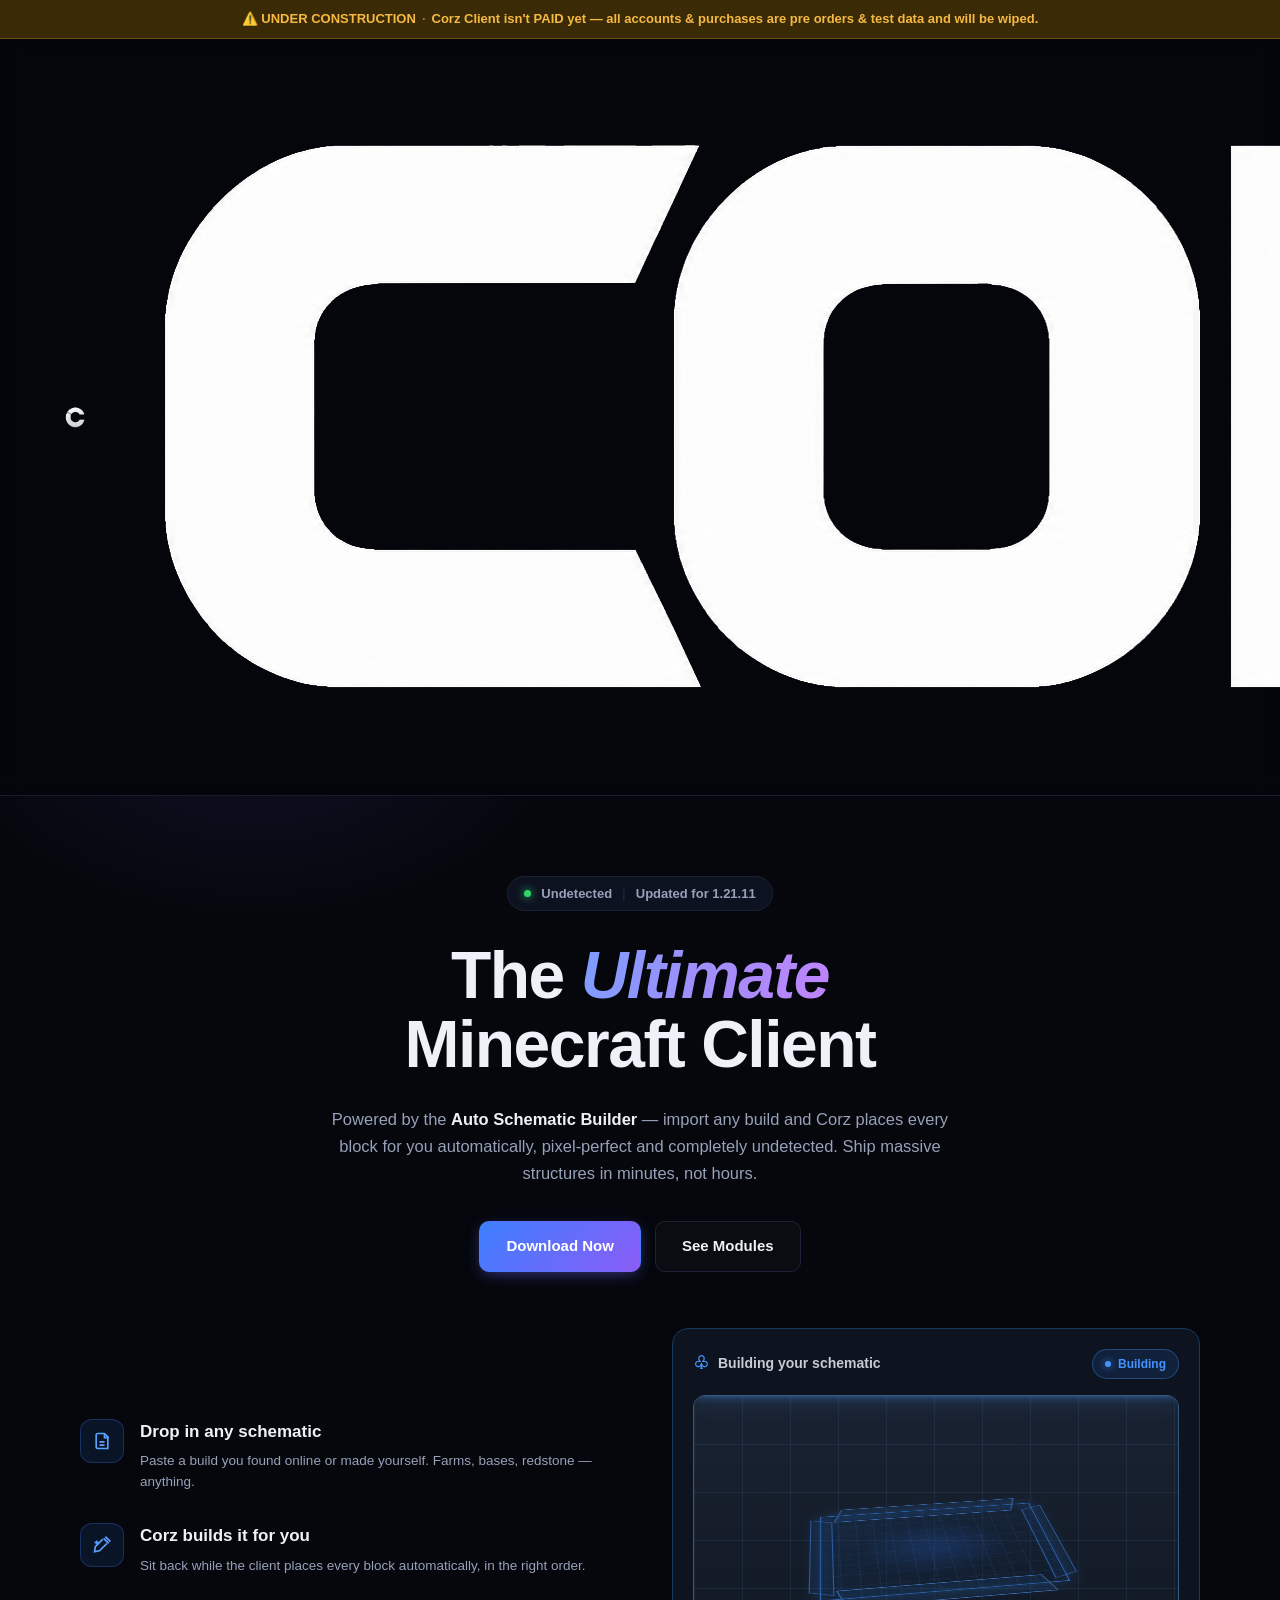
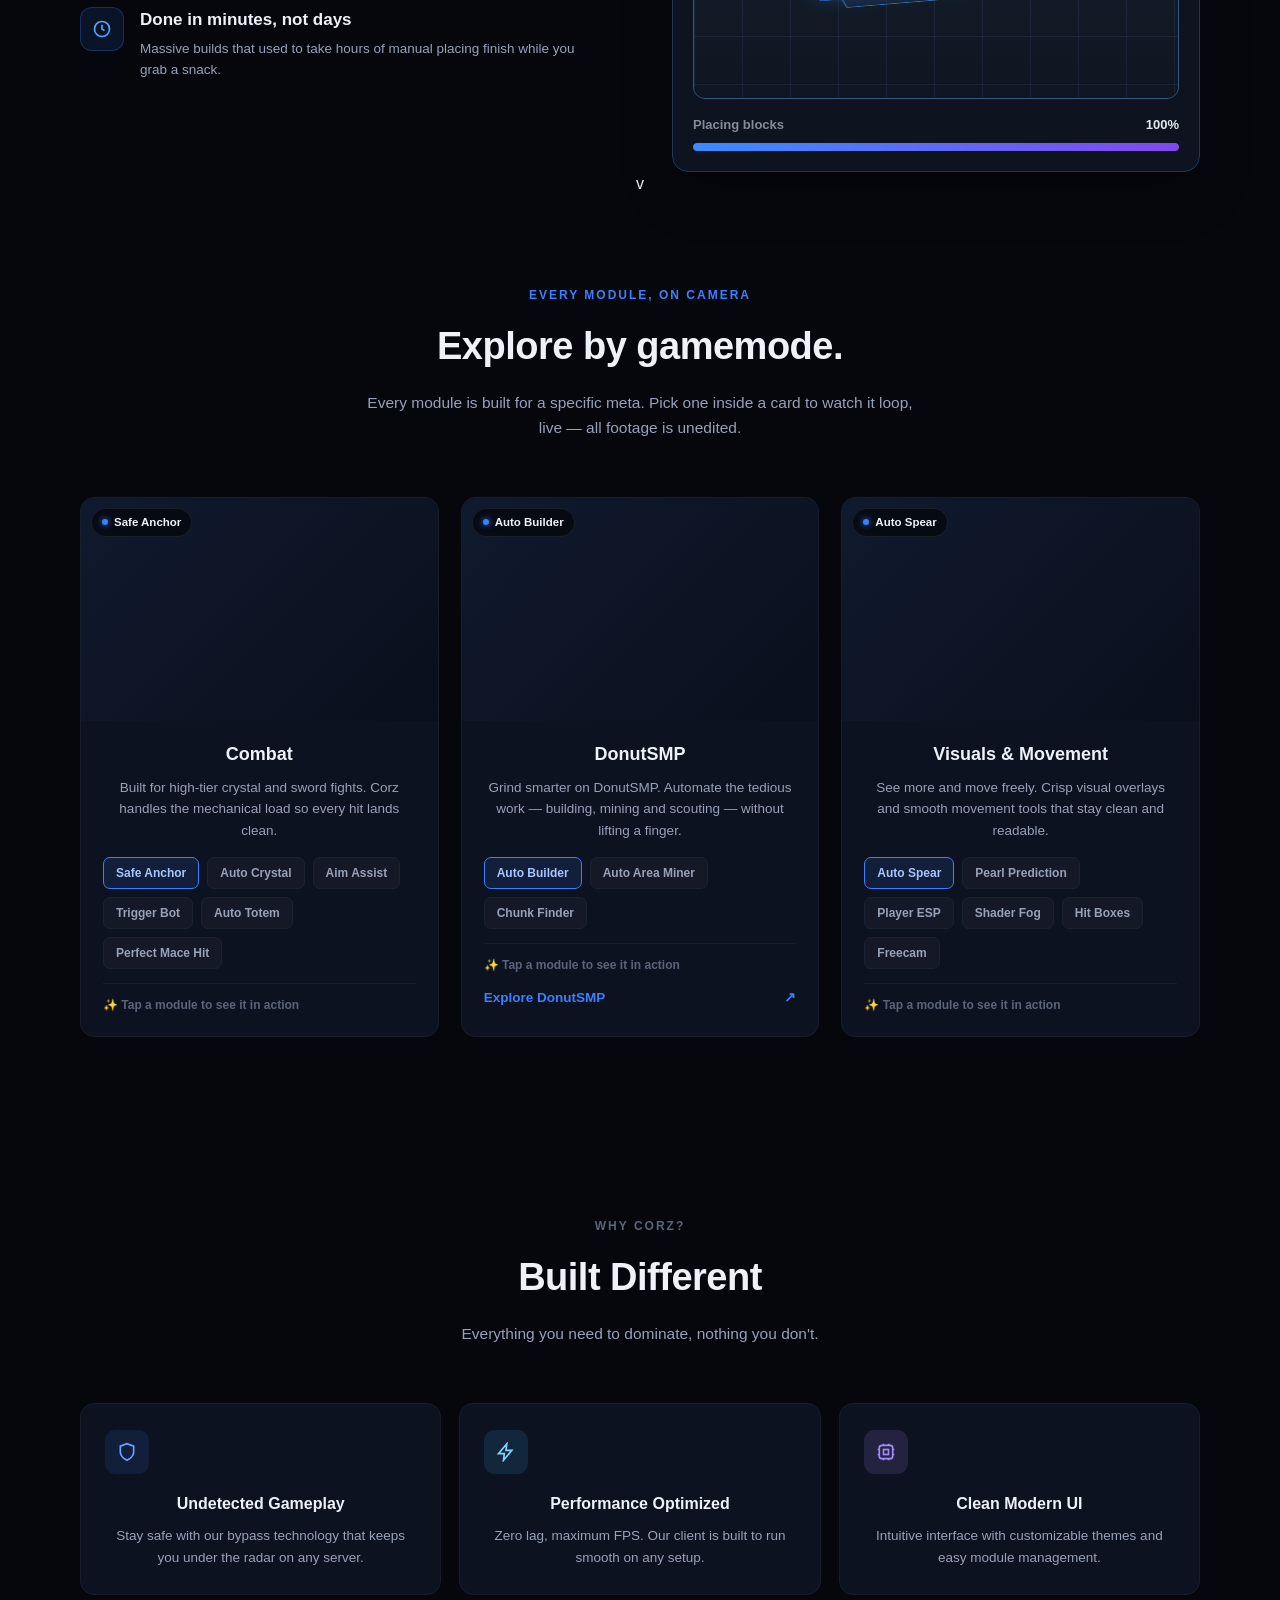
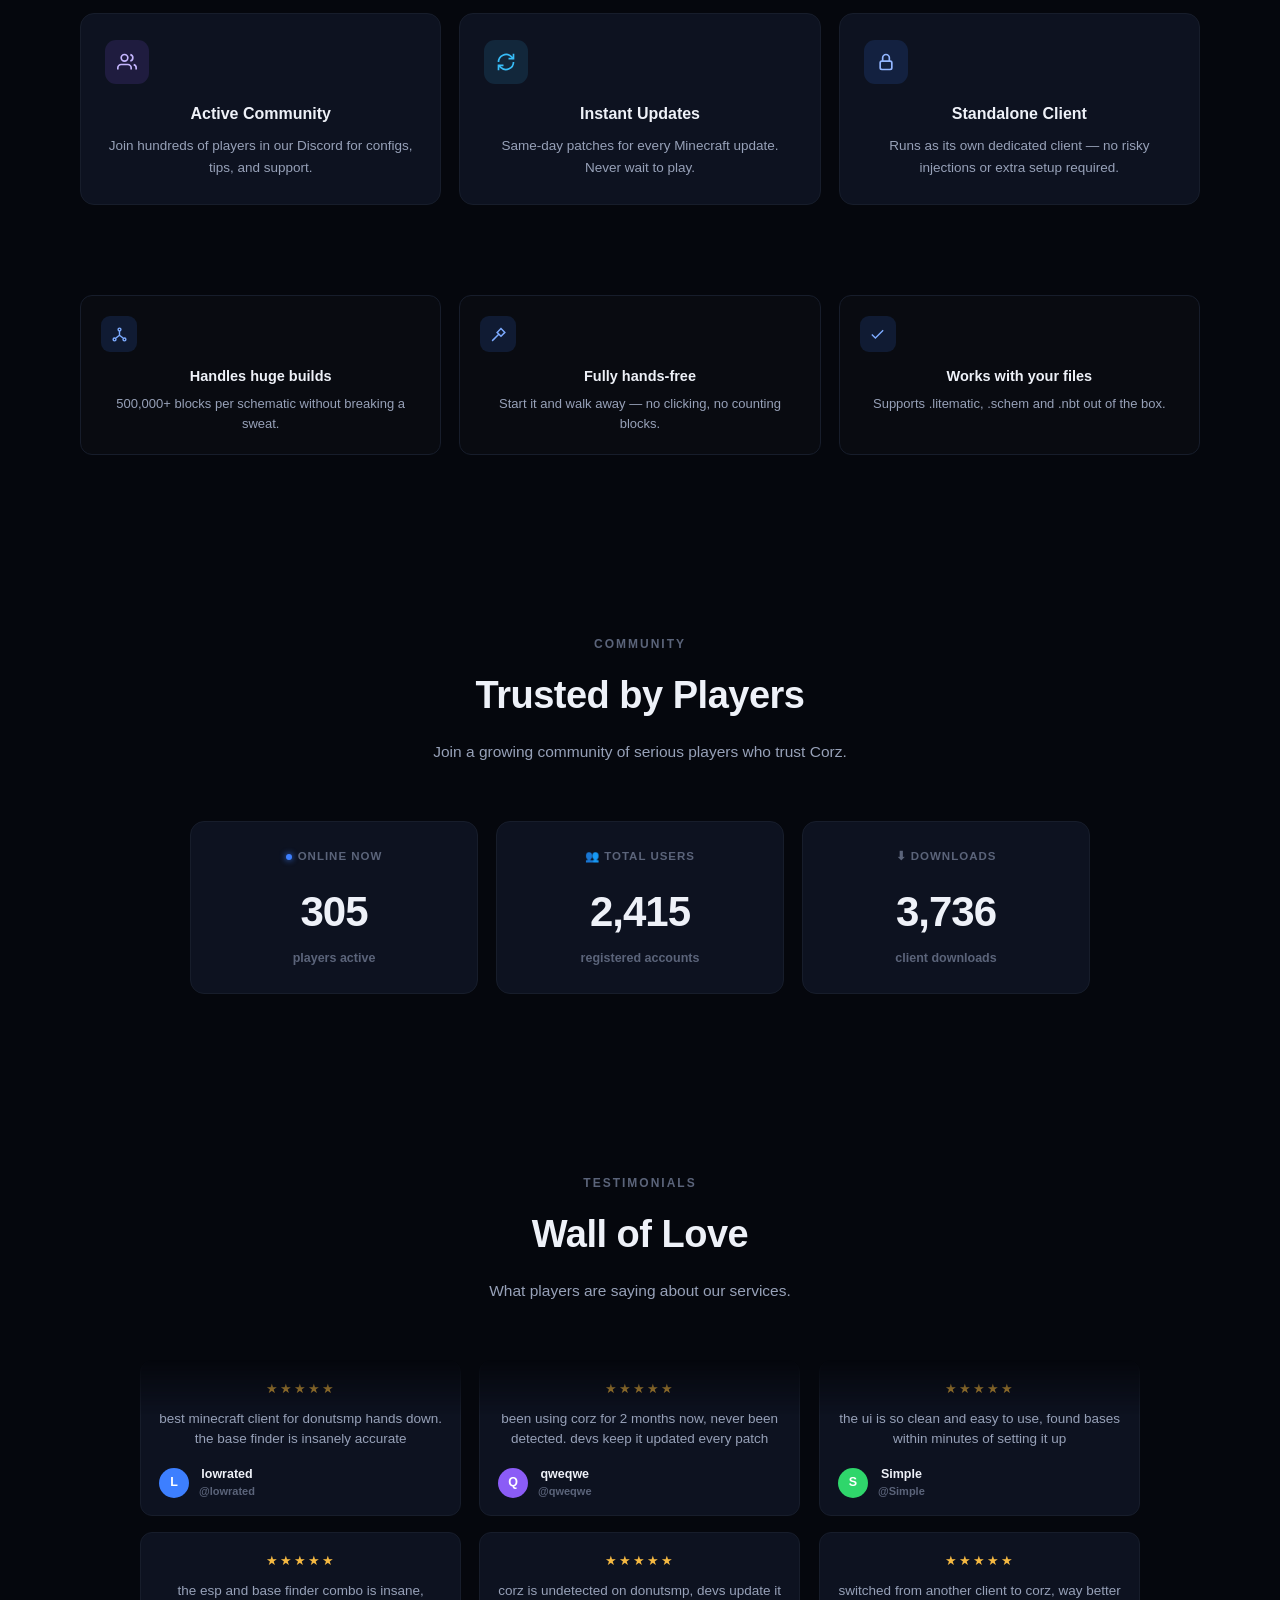
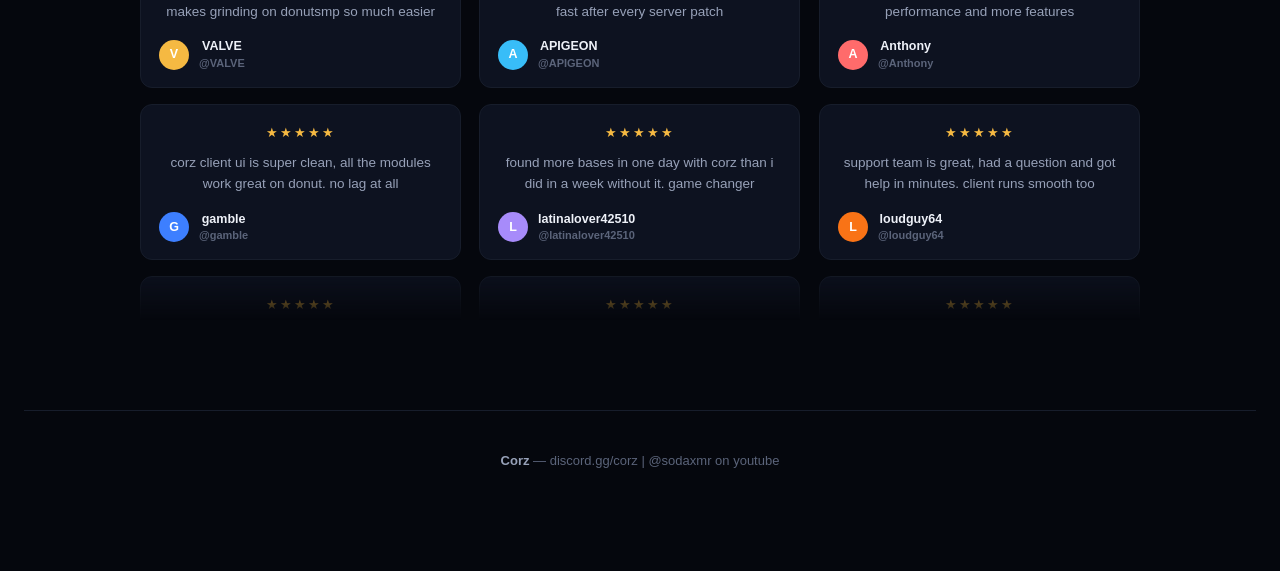
==== commit af88ceab: "Update index.html" ====
--- a/index.html
+++ b/index.html
@@ -1206,2429 +1206,3 @@
   fillColumn(document.getElementById('testiTrackB'), [testimonials[1], testimonials[4], testimonials[7]]);
   fillColumn(document.getElementById('testiTrackC'), [testimonials[2], testimonials[5], testimonials[8]]);
 </script>
-
-</body><!DOCTYPE html>
-<html lang="en">
-<head>
-<meta charset="UTF-8">
-<meta name="viewport" content="width=device-width, initial-scale=1.0">
-<title>Corz — The Ultimate Minecraft Client</title>
-<link rel="icon" type="image/png" href="logo.png">
-<link rel="icon" type="image/png" sizes="32x32" href="logo.png">
-<link rel="apple-touch-icon" href="logo.png">
-<style>
-  :root{
-    --bg: #05070d;
-    --panel: #0a0e18;
-    --panel-2: #0d1220;
-    --border: #1b2233;
-    --border-soft: #171d2b;
-    --text: #eef1f8;
-    --text-dim: #97a1b8;
-    --text-dimmer: #5b647a;
-    --accent: #3d7fff;
-    --accent-2: #8b5cf6;
-    --accent-glow: rgba(61,127,255,0.35);
-    --on: #2fd66b;
-    --warn-bg: #3a2a06;
-    --warn-border: #6b4d0d;
-    --warn-text: #f5b942;
-    font-family: -apple-system, BlinkMacSystemFont, "Segoe UI", Inter, Roboto, Helvetica, Arial, sans-serif;
-  }
-  *{ box-sizing:border-box; margin:0; padding:0; }
-  html{ scroll-behavior:smooth; }
-  body{
-    background: var(--bg);
-    color: var(--text);
-    line-height:1.5;
-    -webkit-font-smoothing:antialiased;
-  }
-
-  a{ color:inherit; text-decoration:none; }
-  .wrap{ max-width: 1220px; margin:0 auto; padding: 0 24px; }
-
-  /* ---------- Announcement bar ---------- */
-  .announce{
-    background: var(--warn-bg);
-    border-bottom: 1px solid var(--warn-border);
-    color: var(--warn-text);
-    text-align:center;
-    font-size: 13px;
-    font-weight:600;
-    padding: 9px 16px;
-  }
-  .announce b{ font-weight:800; }
-  .announce .sep{ color: #a67a2c; margin: 0 6px; }
-  .announce .dim{ color: #d9d0b8; font-weight:500; }
-
-  /* ---------- Nav ---------- */
-  header{
-    position: sticky; top:0; z-index: 50;
-    background: rgba(5,7,13,0.85);
-    backdrop-filter: blur(10px);
-    border-bottom: 1px solid var(--border-soft);
-  }
-  nav{
-    display:flex; align-items:center; justify-content:space-between;
-    padding: 16px 0;
-  }
-  
- .brand {
-  display: flex;
-  align-items: center;
-  gap: 10px;
-}
-
-.brand-mark {
-  height: 42px;
-  width: auto;
-  display: block;
-}
-
-.brand-wordmark {
-  height: 22px;        /* ← control the size here */
-  width: auto;
-  display: block;
-  opacity: 0.95;
-}
-  .nav-links{ display:flex; align-items:center; gap: 34px; }
-  .nav-links a{
-    font-size: 14.5px; font-weight:600; color: var(--text-dim);
-    transition: color .15s ease;
-  }
-  .nav-links a:hover{ color: var(--text); }
-  .nav-right{ display:flex; align-items:center; gap: 12px; }
-  .btn{
-    font-size: 14px; font-weight:700; padding: 9px 18px; border-radius: 8px;
-    cursor:pointer; border: 1px solid transparent; transition: all .15s ease;
-    display:inline-flex; align-items:center; gap:6px;
-  }
-  .btn-ghost{ color: var(--text-dim); }
-  .btn-ghost:hover{ color: var(--text); }
-  .btn-outline{
-    color: var(--text); border-color: var(--border);
-    background: rgba(255,255,255,0.02);
-  }
-  .btn-outline:hover{ border-color:#2a334a; background: rgba(255,255,255,0.05); }
-  .btn-primary{
-    color:#fff; background: linear-gradient(135deg, var(--accent), var(--accent-2));
-    box-shadow: 0 4px 16px -4px rgba(99,102,241,0.6);
-  }
-  .btn-primary:hover{ filter: brightness(1.08); transform: translateY(-1px); }
-
-  /* ---------- Hero ---------- */
-  .hero{
-    position:relative;
-    padding: 100px 24px 60px 24px;
-    text-align:center;
-    overflow:hidden;
-  }
-  .hero::before{
-    content:"";
-    position:absolute; inset: -200px 0 auto 0; height: 700px;
-    background:
-      radial-gradient(650px 320px at 50% 0%, rgba(61,127,255,0.16), transparent 65%),
-      radial-gradient(500px 300px at 20% 20%, rgba(139,92,246,0.10), transparent 60%);
-    pointer-events:none;
-  }
-  .pill{
-    position:relative;
-    display:inline-flex; align-items:center; gap:10px;
-    background: var(--panel-2); border: 1px solid var(--border);
-    padding: 7px 16px; border-radius: 999px; font-size: 13px; font-weight:600; color: var(--text-dim);
-    margin-bottom: 30px;
-  }
-  .pill .dot{ width:7px; height:7px; border-radius:50%; background: var(--on); box-shadow: 0 0 8px var(--on); }
-  .pill .sep{ color: var(--border); }
-
-  .hero h1{
-    position:relative;
-    font-size: 66px; line-height:1.05; font-weight:800; letter-spacing:-1.5px;
-  }
-  .hero h1 .grad{
-    font-style:italic;
-    background: linear-gradient(100deg, #7d9dff, #a78bfa 60%, #c084fc);
-    -webkit-background-clip:text; background-clip:text; color:transparent;
-  }
-  .hero p.sub{
-    position:relative;
-    max-width: 640px; margin: 26px auto 0 auto;
-    color: var(--text-dim); font-size: 16.5px; line-height:1.65;
-  }
-  .hero p.sub b{ color: var(--text); font-weight:700; }
-
-  .hero-cta{
-    position:relative;
-    display:flex; align-items:center; justify-content:center; gap: 14px;
-    margin-top: 34px;
-  }
-  .btn-lg{ padding: 13px 26px; font-size: 15px; border-radius: 10px; }
-
-  .hero-preview{
-    position:relative;
-    max-width: 900px; margin: 56px auto 0 auto;
-    border-radius: 14px;
-    border: 1px solid var(--border);
-    background: linear-gradient(180deg, #0c1120, #080b14);
-    padding: 3px;
-    box-shadow: 0 40px 100px -30px rgba(61,127,255,0.15);
-  }
-  .hero-preview-inner{
-    border-radius: 11px;
-    background:
-      repeating-linear-gradient(45deg, #0e1424 0 2px, #0a0f1c 2px 40px);
-    aspect-ratio: 16/7.2;
-    display:flex; align-items:center; justify-content:center;
-    color: var(--text-dimmer);
-    font-size: 13px;
-    font-weight:600;
-    letter-spacing:0.3px;
-  }
-
-  /* ---------- Section shared ---------- */
-  section{ padding: 90px 24px; }
-  .eyebrow{
-    text-align:center; font-size: 12px; font-weight:800; letter-spacing: 2px;
-    color: var(--accent); margin-bottom: 14px;
-  }
-  .eyebrow.muted{ color: var(--text-dimmer); }
-  h2.section-title{
-    text-align:center; font-size: 38px; font-weight:800; letter-spacing:-0.5px; margin-bottom: 16px;
-  }
-  p.section-sub{
-    text-align:center; color: var(--text-dim); font-size: 15.5px; max-width: 560px; margin: 0 auto 56px auto; line-height:1.6;
-  }
-
-  /* ---------- Gamemode cards ---------- */
-  .gm-grid{
-    display:grid; grid-template-columns: repeat(3, 1fr); gap: 22px;
-    max-width: 1120px; margin: 0 auto;
-  }
-  .gm-card{
-    background: var(--panel-2); border: 1px solid var(--border-soft);
-    border-radius: 14px; overflow:hidden;
-    transition: border-color .2s ease, transform .2s ease;
-  }
-  .gm-card:hover{ border-color: #2a3450; transform: translateY(-3px); }
-  .gm-media{
-    position:relative; aspect-ratio: 16/10;
-    background: linear-gradient(135deg, #101a2e, #0a0f1c);
-    overflow:hidden;
-  }
-  .gm-media img{ width:100%; height:100%; object-fit:cover; display:block; opacity:0.9; }
-  .gm-video{
-    width:100%; height:100%; object-fit:cover; display:block;
-  }
-  .gm-empty{
-    position:absolute; inset:0;
-    display:none; align-items:center; justify-content:center;
-    font-size: 13px; font-weight:700; color: var(--text-dimmer);
-    letter-spacing: 0.3px;
-    background:
-      repeating-linear-gradient(45deg, #0e1424 0 2px, #0a0f1c 2px 40px);
-  }
-  .gm-media.is-empty .gm-video{ display:none; }
-  .gm-media.is-empty .gm-empty{ display:flex; }
-  .gm-tag{
-    position:absolute; top:10px; left:10px;
-    display:flex; align-items:center; gap:6px;
-    background: rgba(5,7,13,0.75); backdrop-filter: blur(4px);
-    border: 1px solid rgba(255,255,255,0.08);
-    padding: 5px 10px; border-radius: 999px;
-    font-size: 11.5px; font-weight:700;
-  }
-  .gm-tag .dot{ width:6px; height:6px; border-radius:50%; background: var(--accent); box-shadow: 0 0 6px var(--accent); }
-  .gm-body{ padding: 20px 22px 22px 22px; }
-  .gm-body h3{ font-size: 18px; font-weight:800; margin-bottom: 9px; }
-  .gm-body p{ font-size: 13.5px; color: var(--text-dim); line-height:1.6; margin-bottom: 16px; }
-
-  .chip-row{ display:flex; flex-wrap:wrap; gap: 8px; margin-bottom: 14px; }
-  .chip{
-    font-size: 12px; font-weight:700; padding: 6px 12px; border-radius: 7px;
-    background: rgba(255,255,255,0.03); border: 1px solid var(--border);
-    color: var(--text-dim); cursor:pointer; transition: all .15s ease;
-  }
-  .chip:hover{ border-color: #2a3450; color: var(--text); }
-  .chip.active{
-    background: rgba(61,127,255,0.12); border-color: var(--accent); color: #a9c4ff;
-  }
-  .tap-hint{
-    display:flex; align-items:center; gap:6px;
-    font-size: 12px; color: var(--text-dimmer); font-weight:600;
-    padding-top: 12px; border-top: 1px solid var(--border-soft); margin-top: 4px;
-  }
-  .explore-link{
-    display:flex; align-items:center; justify-content:space-between;
-    margin-top: 14px; font-size: 13.5px; font-weight:700; color: var(--accent);
-    transition: opacity .15s ease;
-  }
-  .explore-link:hover{ opacity: 0.75; }
-
-  /* ---------- Feature grid (Built Different) ---------- */
-  .feat-grid{
-    display:grid; grid-template-columns: repeat(3, 1fr); gap: 18px;
-    max-width: 1120px; margin: 0 auto;
-  }
-  .feat-card{
-    background: var(--panel-2); border: 1px solid var(--border-soft); border-radius: 14px;
-    padding: 26px 24px; transition: border-color .2s ease, transform .2s ease;
-  }
-  .feat-card:hover{ border-color:#2a3450; transform: translateY(-2px); }
-  .feat-icon{
-    width: 44px; height:44px; border-radius: 11px;
-    display:flex; align-items:center; justify-content:center; margin-bottom: 18px;
-  }
-  .feat-icon svg{ width:20px; height:20px; }
-  .feat-card h3{ font-size: 16px; font-weight:800; margin-bottom: 9px; }
-  .feat-card p{ font-size: 13.5px; color: var(--text-dim); line-height:1.6; }
-
-  .ic-blue{ background: rgba(61,127,255,0.12); color: #6fa1ff; }
-  .ic-cyan{ background: rgba(56,189,248,0.12); color: #38bdf8; }
-  .ic-purple{ background: rgba(167,139,250,0.14); color: #a78bfa; }
-  .ic-violet2{ background: rgba(139,92,246,0.14); color: #c4b5fd; }
-  .ic-sky{ background: rgba(56,189,248,0.12); color: #7dd3fc; }
-  .ic-navy{ background: rgba(61,127,255,0.14); color: #93b6ff; }
-
-  /* ---------- Builder mini-feature strip ---------- */
-  .strip{
-    display:grid; grid-template-columns: repeat(3, 1fr); gap: 18px;
-    max-width: 1120px; margin: 0 auto;
-  }
-  .strip-card{
-    background: rgba(255,255,255,0.015); border: 1px solid var(--border-soft); border-radius: 12px;
-    padding: 20px;
-  }
-  .strip-icon{
-    width: 36px; height:36px; border-radius: 9px; background: rgba(61,127,255,0.14);
-    display:flex; align-items:center; justify-content:center; margin-bottom: 14px;
-  }
-  .strip-icon svg{ width:17px; height:17px; color:#7dabff; }
-  .strip-card h4{ font-size: 14.5px; font-weight:800; margin-bottom: 6px; }
-  .strip-card p{ font-size: 13px; color: var(--text-dim); line-height:1.55; }
-
-  /* ---------- Stats ---------- */
-  .stats-grid{
-    display:grid; grid-template-columns: repeat(3, 1fr); gap: 18px;
-    max-width: 900px; margin: 0 auto;
-  }
-  .stat-card{
-    background: var(--panel-2); border: 1px solid var(--border-soft); border-radius: 14px;
-    padding: 26px; text-align:center;
-  }
-  .stat-label{
-    display:flex; align-items:center; justify-content:center; gap:6px;
-    font-size: 11.5px; font-weight:700; letter-spacing:1px; color: var(--text-dimmer);
-    text-transform:uppercase; margin-bottom: 14px;
-  }
-  .stat-label .dot{ width:6px; height:6px; border-radius:50%; background: var(--accent); box-shadow:0 0 6px var(--accent); }
-  .stat-num{ font-size: 42px; font-weight:800; letter-spacing:-1px; font-variant-numeric: tabular-nums; }
-  .stat-sub{ font-size: 12.5px; color: var(--text-dimmer); margin-top: 6px; font-weight:600; }
-
-  /* ---------- Footer ---------- */
-  footer{
-    border-top: 1px solid var(--border-soft);
-    padding: 40px 24px;
-    text-align:center;
-    color: var(--text-dimmer);
-    font-size: 13px;
-  }
-  footer b{ color: var(--text-dim); }
-
-  /* ---------- Testimonials waterfall ---------- */
-  .testi-grid{
-    display:grid; grid-template-columns: repeat(3, 1fr); gap: 18px;
-    max-width: 1000px; margin: 0 auto;
-    height: 560px;
-    position: relative;
-    -webkit-mask-image: linear-gradient(to bottom, transparent 0%, black 10%, black 90%, transparent 100%);
-    mask-image: linear-gradient(to bottom, transparent 0%, black 10%, black 90%, transparent 100%);
-  }
-  .testi-col{ overflow:hidden; position:relative; height:100%; }
-  .testi-track{
-    display:flex; flex-direction:column; gap: 16px;
-    animation: testiUp 34s linear infinite;
-    will-change: transform;
-  }
-  .testi-track-rev{ animation-name: testiDown; animation-duration: 30s; }
-  .testi-col:nth-child(1) .testi-track{ animation-duration: 32s; }
-  .testi-col:nth-child(3) .testi-track{ animation-duration: 38s; }
-  @keyframes testiUp{
-    from{ transform: translateY(0); }
-    to{ transform: translateY(-50%); }
-  }
-  @keyframes testiDown{
-    from{ transform: translateY(-50%); }
-    to{ transform: translateY(0); }
-  }
-  .testi-card{
-    background: var(--panel-2); border: 1px solid var(--border-soft); border-radius: 12px;
-    padding: 18px 18px 16px 18px;
-  }
-  .testi-stars{ color: #f5b942; font-size: 13px; letter-spacing: 2px; margin-bottom: 10px; }
-  .testi-quote{ font-size: 13.5px; color: var(--text-dim); line-height:1.55; margin-bottom: 16px; }
-  .testi-author{ display:flex; align-items:center; gap: 10px; }
-  .testi-avatar{
-    width: 30px; height:30px; border-radius:50%; flex-shrink:0;
-    display:flex; align-items:center; justify-content:center;
-    font-size: 12.5px; font-weight:800; color:#fff;
-  }
-  .testi-name{ font-size: 12.5px; font-weight:700; line-height:1.3; }
-  .testi-handle{ font-size: 11px; color: var(--text-dimmer); font-weight:600; }
-
-  @media (max-width: 900px){
-    .nav-links{ display:none; }
-    .hero h1{ font-size: 42px; }
-    .gm-grid, .feat-grid, .strip, .stats-grid{ grid-template-columns: 1fr; }
-    .builder-layout{ grid-template-columns: 1fr; gap: 38px; margin-top: 42px; }
-    .builder-copy{ order: 2; }
-    .hero-preview{ order: 1; max-width: 528px; margin: 0 auto; }
-    section{ padding: 60px 18px; }
-    .testi-grid{ grid-template-columns: 1fr; height: 480px; }
-    .testi-grid .testi-col:nth-child(2), .testi-grid .testi-col:nth-child(3){ display:none; }
-  }
-</style>
-</head>
-<body>
-
-  <div class="announce">
-    ⚠️ <b>UNDER CONSTRUCTION</b><span class="sep">·</span>Corz Client <b>isn't live yet</b> — all accounts &amp; purchases are <b>stubbed test data</b> and will be wiped.
-  </div>
-
- <header>
-    <div class="wrap">
-      <nav>
-        <div class="brand">
-          <img class="brand-mark" src="logo.png"
-        <div>
-
-
-      </head>
-        <div class="nav-right">
-          <a href="https://discord.gg/corz" target="_blank" rel="noopener" class="btn btn-outline btn-discord">
-            <svg viewBox="0 0 24 24" fill="currentColor" width="16" height="16"><path d="M20.317 4.369a19.79 19.79 0 0 0-4.885-1.515.074.074 0 0 0-.079.037c-.211.375-.444.865-.608 1.25a18.27 18.27 0 0 0-5.487 0 12.64 12.64 0 0 0-.617-1.25.077.077 0 0 0-.079-.037A19.736 19.736 0 0 0 3.677 4.37a.07.07 0 0 0-.032.027C.533 9.046-.32 13.58.099 18.058a.082.082 0 0 0 .031.056 19.9 19.9 0 0 0 5.993 3.03.078.078 0 0 0 .084-.028c.462-.63.874-1.295 1.226-1.994a.076.076 0 0 0-.041-.106 13.1 13.1 0 0 1-1.872-.892.077.077 0 0 1-.008-.128c.126-.094.252-.192.372-.291a.074.074 0 0 1 .077-.01c3.928 1.793 8.18 1.793 12.062 0a.074.074 0 0 1 .078.01c.12.099.246.198.373.292a.077.077 0 0 1-.006.127c-.598.35-1.22.645-1.873.892a.076.076 0 0 0-.04.107c.36.698.772 1.362 1.225 1.993a.076.076 0 0 0 .084.029 19.84 19.84 0 0 0 6.002-3.03.077.077 0 0 0 .032-.055c.5-5.177-.838-9.674-3.549-13.662a.06.06 0 0 0-.031-.028ZM8.02 15.33c-1.183 0-2.157-1.085-2.157-2.419 0-1.333.955-2.419 2.157-2.419 1.21 0 2.176 1.096 2.157 2.419 0 1.334-.955 2.419-2.157 2.419Zm7.975 0c-1.183 0-2.157-1.085-2.157-2.419 0-1.333.955-2.419 2.157-2.419 1.21 0 2.176 1.096 2.157 2.419 0 1.334-.946 2.419-2.157 2.419Z"/></svg>
-            Join Discord
-          </a>
-          <a href="download.html" class="btn btn-primary">Download Now</a>
-          <a href="dashboard.html" class="btn btn-outline">Dashboard</a>
-        </div>
-      </nav>
-    </div>
-  </header>
-
-  <section class="hero" style="padding-top:80px;">
-    <div class="pill">
-      <span class="dot"></span> Undetected <span class="sep">|</span> Updated for 1.21.11
-    </div>
-    <h1>The <span class="grad">Ultimate</span><br>Minecraft Client</h1>
-    <p class="sub">
-      Powered by the <b>Auto Schematic Builder</b> — import any build and Corz places every block for you automatically, pixel-perfect and completely undetected. Ship massive structures in minutes, not hours.
-    </p>
-    <div class="hero-cta">
-      <a href="download.html" class="btn btn-primary btn-lg">Download Now</a>
-      <a href="#gamemodes" class="btn btn-outline btn-lg">See Modules</a>
-    </div>
-
-<div class="builder-layout">
-  <div class="builder-copy">
-    <div class="builder-copy-item">
-      <div class="builder-copy-icon">
-        <svg viewBox="0 0 24 24" fill="none" stroke="currentColor" stroke-width="2">
-          <path d="M7 3h8l4 4v14H7a2 2 0 0 1-2-2V5a2 2 0 0 1 2-2Z"/>
-          <path d="M15 3v5h5"/>
-          <path d="M9 13h6M9 17h6"/>
-        </svg>
-      </div>
-      <div>
-        <h3>Drop in any schematic</h3>
-        <p>Paste a build you found online or made yourself. Farms, bases, redstone — anything.</p>
-      </div>
-    </div>
-    <div class="builder-copy-item">
-      <div class="builder-copy-icon">
-        <svg viewBox="0 0 24 24" fill="none" stroke="currentColor" stroke-width="2">
-          <path d="m14 4 6 6"/>
-          <path d="M13 5 4 14l-1 6 6-1 9-9"/>
-          <path d="m16 2 6 6"/>
-          <path d="M3 9h5M5.5 6.5v5"/>
-        </svg>
-      </div>
-      <div>
-        <h3>Corz builds it for you</h3>
-        <p>Sit back while the client places every block automatically, in the right order.</p>
-      </div>
-    </div>
-    <div class="builder-copy-item">
-      <div class="builder-copy-icon">
-        <svg viewBox="0 0 24 24" fill="none" stroke="currentColor" stroke-width="2">
-          <circle cx="12" cy="12" r="9"/>
-          <path d="M12 7v5l3 2"/>
-        </svg>
-      </div>
-      <div>
-        <h3>Done in minutes, not days</h3>
-        <p>Massive builds that used to take hours of manual placing finish while you grab a snack.</p>
-      </div>
-    </div>
-  </div>
-
-  <div class="hero-preview">
-    <div class="builder-header">
-      <div class="builder-title">
-        <span class="builder-icon">♧</span>
-        Building your schematic
-      </div>
-      <div class="builder-status" id="builderStatus">
-        <span class="status-dot"></span>
-        <svg class="status-check" viewBox="0 0 24 24" fill="none" stroke="currentColor" stroke-width="3" stroke-linecap="round" stroke-linejoin="round">
-          <polyline points="20 6 9 17 4 12"></polyline>
-        </svg>
-        <span class="status-label">Building</span>
-      </div>
-    </div>
-
-    <div class="minecraft-preview">
-      <div class="preview-bg"></div>
-      <div class="scan-overlay"></div>
-      <div class="schematic-hologram" aria-hidden="true">
-        <div class="holo-shell">
-          <div class="holo-top"></div>
-          <div class="holo-bottom"></div>
-          <div class="holo-side holo-side-left"></div>
-          <div class="holo-side holo-side-right"></div>
-          <div class="holo-glow"></div>
-        </div>
-      </div>
-      <div class="scan-line"></div>
-    </div>
-
-    <div class="builder-progress">
-      <div class="progress-info">
-        <span>Placing blocks</span>
-        <strong id="buildPercent">0%</strong>
-      </div>
-      <div class="progress-bar">
-        <div class="progress-fill" id="progressFill"></div>
-      </div>
-    </div>
-  </div>
-</div>
-
-<style>
-/* ===== BUILDER LAYOUT ===== */
-.builder-layout {
-  width: 100%;
-  max-width: 1120px;
-  margin: 56px auto 0;
-  display: grid;
-  grid-template-columns: minmax(0, 1fr) minmax(460px, 528px);
-  align-items: center;
-  gap: 72px;
-  text-align: left;
-}
-.builder-copy {
-  display: flex;
-  flex-direction: column;
-  gap: 30px;
-}
-.builder-copy-item {
-  display: grid;
-  grid-template-columns: 44px 1fr;
-  gap: 16px;
-  align-items: start;
-}
-.builder-copy-icon {
-  width: 44px;
-  height: 44px;
-  border-radius: 12px;
-  display: flex;
-  align-items: center;
-  justify-content: center;
-  color: #5aa0ff;
-  background: rgba(61,127,255,.11);
-  border: 1px solid rgba(61,127,255,.28);
-}
-.builder-copy-icon svg { width: 20px; height: 20px; }
-.builder-copy h3 {
-  margin: 0 0 7px;
-  color: #eef1f8;
-  font-size: 17px;
-  font-weight: 800;
-}
-.builder-copy p {
-  margin: 0;
-  max-width: 500px;
-  color: #97a1b8;
-  font-size: 13.5px;
-  line-height: 1.55;
-}
-
-/* ===== PREVIEW CARD ===== */
-.hero-preview {
-  width: 100%;
-  max-width: 528px;
-  margin: 0 auto;
-  padding: 20px;
-  box-sizing: border-box;
-  border: 1px solid #19385d;
-  border-radius: 16px;
-  background: #0d1420;
-  box-shadow: 0 20px 50px rgba(0,0,0,.25);
-}
-.builder-header {
-  display: flex;
-  align-items: center;
-  justify-content: space-between;
-  margin-bottom: 16px;
-}
-.builder-title {
-  display: flex;
-  align-items: center;
-  gap: 9px;
-  color: #c7cbd3;
-  font-size: 14px;
-  font-weight: 700;
-}
-.builder-icon { color: #4294ff; font-size: 18px; }
-
-/* STATUS PILL */
-.builder-status {
-  display: flex;
-  align-items: center;
-  gap: 7px;
-  padding: 5px 12px;
-  border-radius: 20px;
-  background: rgba(48,123,255,.12);
-  color: #4294ff;
-  font-size: 12px;
-  font-weight: 700;
-  border: 1px solid rgba(66,148,255,.35);
-  transition: all .25s ease;
-}
-.builder-status .status-dot {
-  width: 6px;
-  height: 6px;
-  border-radius: 50%;
-  background: #4294ff;
-  box-shadow: 0 0 8px #4294ff;
-}
-.builder-status .status-check {
-  display: none;
-  width: 12px;
-  height: 12px;
-}
-.builder-status.is-done {
-  background: rgba(47,214,107,.12);
-  color: #2fd66b;
-  border-color: rgba(47,214,107,.45);
-}
-.builder-status.is-done .status-dot { display: none; }
-.builder-status.is-done .status-check { display: block; }
-
-/* PREVIEW BOX (NO IMAGE) */
-.minecraft-preview {
-  position: relative;
-  width: 100%;
-  aspect-ratio: 16 / 10;
-  overflow: hidden;
-  border: 1px solid #34587c;
-  border-radius: 12px;
-  background: #202731;
-}
-.preview-bg {
-  position: absolute;
-  inset: 0;
-  background:
-    linear-gradient(180deg, #1a2332 0%, #0f1621 100%),
-    repeating-linear-gradient(0deg, transparent, transparent 31px, rgba(70,145,255,.08) 32px),
-    repeating-linear-gradient(90deg, transparent, transparent 31px, rgba(70,145,255,.08) 32px);
-  background-size: 100% 100%, 48px 48px, 48px 48px;
-}
-.scan-overlay {
-  position: absolute;
-  inset: 0;
-  pointer-events: none;
-  background:
-    linear-gradient(rgba(77,130,180,.13) 1px, transparent 1px),
-    linear-gradient(90deg, rgba(77,130,180,.13) 1px, transparent 1px);
-  background-size: 48px 48px;
-}
-
-/* HOLOGRAM */
-.schematic-hologram {
-  position: absolute;
-  left: 9%; right: 9%; top: 9%; bottom: 9%;
-  display: flex;
-  align-items: center;
-  justify-content: center;
-  pointer-events: none;
-  perspective: 700px;
-  opacity: .9;
-}
-.holo-shell {
-  position: relative;
-  width: 58%;
-  height: 62%;
-  transform: rotateX(58deg) rotateZ(-8deg);
-  transform-origin: center;
-  animation: hologramFloat 1.9s ease-in-out infinite;
-  border: 1px solid rgba(57,140,255,.72);
-  background:
-    linear-gradient(135deg, rgba(25,67,120,.28), rgba(8,28,61,.10)),
-    repeating-linear-gradient(90deg, rgba(70,145,255,.12) 0 1px, transparent 1px 18px),
-    repeating-linear-gradient(0deg, rgba(70,145,255,.10) 0 1px, transparent 1px 18px);
-  box-shadow: 0 0 18px rgba(57,140,255,.28), inset 0 0 22px rgba(34,93,170,.20);
-}
-.holo-top, .holo-bottom {
-  position: absolute;
-  left: 8%; right: 8%;
-  height: 18%;
-  border: 1px solid rgba(83,157,255,.68);
-  background: rgba(31,79,135,.18);
-}
-.holo-top { top: -9%; transform: skewX(-18deg); }
-.holo-bottom { bottom: -9%; transform: skewX(18deg); }
-.holo-side {
-  position: absolute;
-  top: 6%; bottom: 6%;
-  width: 10%;
-  border: 1px solid rgba(64,143,255,.58);
-  background: rgba(21,61,112,.16);
-}
-.holo-side-left { left: -5%; transform: skewY(18deg); }
-.holo-side-right { right: -5%; transform: skewY(-18deg); }
-.holo-glow {
-  position: absolute;
-  inset: 18% 15%;
-  background: radial-gradient(ellipse, rgba(38,117,255,.23), transparent 68%);
-  filter: blur(8px);
-}
-@keyframes hologramFloat {
-  0%, 100% { transform: rotateX(58deg) rotateZ(-8deg) translateY(9px); }
-  50% { transform: rotateX(58deg) rotateZ(-8deg) translateY(-9px); }
-}
-
-/* SCAN LINE */
-.scan-line {
-  position: absolute;
-  left: 0; right: 0;
-  top: -4px;
-  height: 3px;
-  background: linear-gradient(90deg, transparent, #4898ff, #9a6cff, #4898ff, transparent);
-  box-shadow: 0 0 10px #4898ff, 0 0 25px rgba(72,152,255,.7);
-  animation: scan 4.8s linear infinite;
-  pointer-events: none;
-}
-@keyframes scan {
-  0% { top: 0%; opacity: 0; }
-  8% { opacity: 1; }
-  92% { opacity: 1; }
-  100% { top: 100%; opacity: 0; }
-}
-
-/* PROGRESS */
-.builder-progress { margin-top: 16px; }
-.progress-info {
-  display: flex;
-  justify-content: space-between;
-  margin-bottom: 9px;
-  color: #858c98;
-  font-size: 13px;
-  font-weight: 600;
-}
-.progress-info strong { color: #e4e7ed; }
-.progress-bar {
-  width: 100%;
-  height: 8px;
-  overflow: hidden;
-  border-radius: 10px;
-  background: #202733;
-}
-.progress-fill {
-  width: 0%;
-  height: 100%;
-  border-radius: inherit;
-  background: linear-gradient(90deg, #398cff, #8148ef);
-  box-shadow: 0 0 12px rgba(90,100,255,.35);
-  transition: width .08s linear;
-}
-
-@media (max-width: 900px) {
-  .builder-layout {
-    grid-template-columns: 1fr;
-    gap: 38px;
-    margin-top: 42px;
-  }
-  .builder-copy { order: 2; }
-  .hero-preview { order: 1; max-width: 528px; margin: 0 auto; }
-}
-</style>
-
-<script>
-(() => {
-  const fill = document.getElementById("progressFill");
-  const percent = document.getElementById("buildPercent");
-  const status = document.getElementById("builderStatus");
-  const label = status.querySelector(".status-label");
-
-  const DURATION = 2500;
-  const HOLD = 1800;
-
-  function reset() {
-    fill.style.width = "0%";
-    percent.textContent = "0%";
-    status.classList.remove("is-done");
-    label.textContent = "Building";
-  }
-
-  function finish() {
-    fill.style.width = "100%";
-    percent.textContent = "100%";
-    status.classList.add("is-done");
-    label.textContent = "Done";
-    setTimeout(() => {
-      reset();
-      start();
-    }, HOLD);
-  }
-
-  function animate(startTime) {
-    function frame(now) {
-      const progress = Math.min((now - startTime) / DURATION, 1);
-      const eased = 1 - Math.pow(1 - progress, 3);
-      fill.style.width = (eased * 100).toFixed(2) + "%";
-      percent.textContent = Math.round(eased * 100) + "%";
-      if (progress < 1) requestAnimationFrame(frame);
-      else finish();
-    }
-    requestAnimationFrame(frame);
-  }
-
-  function start() {
-    reset();
-    animate(performance.now());
-  }
-
-  start();
-})();
-</script>
-
-<script>
-(() => {
-  const fill = document.getElementById("progressFill");
-  const percent = document.getElementById("buildPercent");
-  const status = document.getElementById("builderStatus");
-
-  const duration = 2500;
-  const start = performance.now();
-
-  function finish() {
-    fill.style.width = "100%";
-    percent.textContent = "100%";
-    status.classList.add("is-done");
-    status.querySelector(".status-label").textContent = "Done";
-  }
-
-  function animate(now) {
-    const progress = Math.min((now - start) / duration, 1);
-    const eased = 1 - Math.pow(1 - progress, 3);
-
-    fill.style.width = (eased * 100).toFixed(2) + "%";
-    percent.textContent = Math.round(eased * 100) + "%";
-
-    if (progress < 1) {
-      requestAnimationFrame(animate);
-    } else {
-      finish();
-    }
-  }
-
-  requestAnimationFrame(animate);
-})();
-</script>v
-
-  <section id="gamemodes">
-    <div class="eyebrow">EVERY MODULE, ON CAMERA</div>
-    <h2 class="section-title">Explore by gamemode.</h2>
-    <p class="section-sub">Every module is built for a specific meta. Pick one inside a card to watch it loop, live — all footage is unedited.</p>
-
-    <div class="gm-grid">
-
-      <div class="gm-card">
-        <div class="gm-media">
-          <video class="gm-video" muted loop playsinline autoplay preload="metadata" src="videos/safeanchor.mp4"></video>
-          <div class="gm-empty">🎬 Clips soon</div>
-          <div class="gm-tag"><span class="dot"></span> <span class="gm-tag-label">Safe Anchor</span></div>
-        </div>
-        <div class="gm-body">
-          <h3>Combat</h3>
-          <p>Built for high-tier crystal and sword fights. Corz handles the mechanical load so every hit lands clean.</p>
-          <div class="chip-row" data-tag-target="0">
-            <span class="chip active" data-video="videos/safeanchor.mp4">Safe Anchor</span>
-            <span class="chip" data-video="videos/autocrystal.mp4">Auto Crystal</span>
-            <span class="chip" data-video="videos/aimassist.mp4">Aim Assist</span>
-            <span class="chip" data-video="videos/triggerbot.mp4">Trigger Bot</span>
-            <span class="chip" data-video="videos/autototem.mp4">Auto Totem</span>
-            <span class="chip" data-video="">Perfect Mace Hit</span>
-          </div>
-          <div class="tap-hint">✨ Tap a module to see it in action</div>
-        </div>
-      </div>
-
-      <div class="gm-card">
-        <div class="gm-media">
-          <video class="gm-video" muted loop playsinline autoplay preload="metadata" src="videos/autobuilder.mp4"></video>
-          <div class="gm-empty">🎬 Clips soon</div>
-          <div class="gm-tag"><span class="dot"></span> <span class="gm-tag-label">Auto Builder</span></div>
-        </div>
-        <div class="gm-body">
-          <h3>DonutSMP</h3>
-          <p>Grind smarter on DonutSMP. Automate the tedious work — building, mining and scouting — without lifting a finger.</p>
-          <div class="chip-row" data-tag-target="1">
-            <span class="chip active" data-video="videos/autobuilder.mp4">Auto Builder</span>
-            <span class="chip" data-video="videos/autoareaminer.mp4">Auto Area Miner</span>
-            <span class="chip" data-video="">Chunk Finder</span>
-          </div>
-          <div class="tap-hint">✨ Tap a module to see it in action</div>
-          <a href="https://store.donutsmp.net/" target="_blank" rel="noopener" class="explore-link">Explore DonutSMP <span>↗</span></a>
-        </div>
-      </div>
-
-      <div class="gm-card">
-        <div class="gm-media">
-          <video class="gm-video" muted loop playsinline autoplay preload="metadata" src="videos/autospear.mp4"></video>
-          <div class="gm-empty">🎬 Clips soon</div>
-          <div class="gm-tag"><span class="dot"></span> <span class="gm-tag-label">Auto Spear</span></div>
-        </div>
-        <div class="gm-body">
-          <h3>Visuals &amp; Movement</h3>
-          <p>See more and move freely. Crisp visual overlays and smooth movement tools that stay clean and readable.</p>
-          <div class="chip-row" data-tag-target="2">
-            <span class="chip active" data-video="videos/autospear.mp4">Auto Spear</span>
-            <span class="chip" data-video="videos/pearlprediction.mp4">Pearl Prediction</span>
-            <span class="chip" data-video="videos/playeresp.mp4">Player ESP</span>
-            <span class="chip" data-video="videos/shaderfog.mp4">Shader Fog</span>
-            <span class="chip" data-video="">Hit Boxes</span>
-            <span class="chip" data-video="">Freecam</span>
-          </div>
-          <div class="tap-hint">✨ Tap a module to see it in action</div>
-        </div>
-      </div>
-
-    </div>
-  </section>
-
-  <section>
-    <div class="eyebrow muted">WHY CORZ?</div>
-    <h2 class="section-title">Built Different</h2>
-    <p class="section-sub">Everything you need to dominate, nothing you don't.</p>
-
-    <div class="feat-grid">
-      <div class="feat-card">
-        <div class="feat-icon ic-blue">
-          <svg viewBox="0 0 24 24" fill="none" stroke="currentColor" stroke-width="2"><path d="M12 22s8-4 8-10V5l-8-3-8 3v7c0 6 8 10 8 10Z"/></svg>
-        </div>
-        <h3>Undetected Gameplay</h3>
-        <p>Stay safe with our bypass technology that keeps you under the radar on any server.</p>
-      </div>
-      <div class="feat-card">
-        <div class="feat-icon ic-sky">
-          <svg viewBox="0 0 24 24" fill="none" stroke="currentColor" stroke-width="2"><path d="M13 2 3 14h7l-1 8 10-12h-7l1-8Z"/></svg>
-        </div>
-        <h3>Performance Optimized</h3>
-        <p>Zero lag, maximum FPS. Our client is built to run smooth on any setup.</p>
-      </div>
-      <div class="feat-card">
-        <div class="feat-icon ic-purple">
-          <svg viewBox="0 0 24 24" fill="none" stroke="currentColor" stroke-width="2"><rect x="4" y="4" width="16" height="16" rx="3"/><rect x="9" y="9" width="6" height="6"/><path d="M9 2v2M15 2v2M9 20v2M15 20v2M2 9h2M2 15h2M20 9h2M20 15h2"/></svg>
-        </div>
-        <h3>Clean Modern UI</h3>
-        <p>Intuitive interface with customizable themes and easy module management.</p>
-      </div>
-      <div class="feat-card">
-        <div class="feat-icon ic-violet2">
-          <svg viewBox="0 0 24 24" fill="none" stroke="currentColor" stroke-width="2"><path d="M17 21v-2a4 4 0 0 0-4-4H5a4 4 0 0 0-4 4v2"/><circle cx="9" cy="7" r="4"/><path d="M23 21v-2a4 4 0 0 0-3-3.87"/><path d="M16 3.13a4 4 0 0 1 0 7.75"/></svg>
-        </div>
-        <h3>Active Community</h3>
-        <p>Join hundreds of players in our Discord for configs, tips, and support.</p>
-      </div>
-      <div class="feat-card">
-        <div class="feat-icon ic-cyan">
-          <svg viewBox="0 0 24 24" fill="none" stroke="currentColor" stroke-width="2"><path d="M21 2v6h-6"/><path d="M3 12a9 9 0 0 1 15-6.7L21 8"/><path d="M3 22v-6h6"/><path d="M21 12a9 9 0 0 1-15 6.7L3 16"/></svg>
-        </div>
-        <h3>Instant Updates</h3>
-        <p>Same-day patches for every Minecraft update. Never wait to play.</p>
-      </div>
-      <div class="feat-card">
-        <div class="feat-icon ic-navy">
-          <svg viewBox="0 0 24 24" fill="none" stroke="currentColor" stroke-width="2"><rect x="5" y="11" width="14" height="10" rx="2"/><path d="M8 11V7a4 4 0 0 1 8 0v4"/></svg>
-        </div>
-        <h3>Standalone Client</h3>
-        <p>Runs as its own dedicated client — no risky injections or extra setup required.</p>
-      </div>
-    </div>
-  </section>
-
-  <section style="padding-top:0;">
-    <div class="strip">
-      <div class="strip-card">
-        <div class="strip-icon">
-          <svg viewBox="0 0 24 24" fill="none" stroke="currentColor" stroke-width="2"><circle cx="12" cy="5" r="2"/><circle cx="5" cy="19" r="2"/><circle cx="19" cy="19" r="2"/><path d="M12 7v6M12 13l-5 4M12 13l5 4"/></svg>
-        </div>
-        <h4>Handles huge builds</h4>
-        <p>500,000+ blocks per schematic without breaking a sweat.</p>
-      </div>
-      <div class="strip-card">
-        <div class="strip-icon">
-          <svg viewBox="0 0 24 24" fill="none" stroke="currentColor" stroke-width="2"><path d="m3 21 9-9M15.5 3.5 21 9l-5.5 5.5L10 9l5.5-5.5Z"/></svg>
-        </div>
-        <h4>Fully hands-free</h4>
-        <p>Start it and walk away — no clicking, no counting blocks.</p>
-      </div>
-      <div class="strip-card">
-        <div class="strip-icon">
-          <svg viewBox="0 0 24 24" fill="none" stroke="currentColor" stroke-width="2"><path d="M20 6 9 17l-5-5"/></svg>
-        </div>
-        <h4>Works with your files</h4>
-        <p>Supports .litematic, .schem and .nbt out of the box.</p>
-      </div>
-    </div>
-  </section>
-
-  <section id="community">
-    <div class="eyebrow muted">COMMUNITY</div>
-    <h2 class="section-title">Trusted by Players</h2>
-    <p class="section-sub">Join a growing community of serious players who trust Corz.</p>
-
-    <div class="stats-grid">
-      <div class="stat-card">
-        <div class="stat-label"><span class="dot"></span> Online Now</div>
-        <div class="stat-num" id="statOnline">0</div>
-        <div class="stat-sub">players active</div>
-      </div>
-      <div class="stat-card">
-        <div class="stat-label">👥 Total Users</div>
-        <div class="stat-num" id="statUsers">0</div>
-        <div class="stat-sub">registered accounts</div>
-      </div>
-      <div class="stat-card">
-        <div class="stat-label">⬇ Downloads</div>
-        <div class="stat-num" id="statDownloads">0</div>
-        <div class="stat-sub">client downloads</div>
-      </div>
-    </div>
-  </section>
-
-  <section id="testimonials">
-    <div class="eyebrow muted">TESTIMONIALS</div>
-    <h2 class="section-title">Wall of Love</h2>
-    <p class="section-sub">What players are saying about our services.</p>
-
-    <div class="testi-grid">
-      <div class="testi-col">
-        <div class="testi-track" id="testiTrackA"></div>
-      </div>
-      <div class="testi-col">
-        <div class="testi-track testi-track-rev" id="testiTrackB"></div>
-      </div>
-      <div class="testi-col">
-        <div class="testi-track" id="testiTrackC"></div>
-      </div>
-    </div>
-  </section>
-
-  <footer>
-    <b>Corz</b> — discord.gg/corz | @sodaxmr on youtube
-  </footer>
-
-<script>
-  // Chip selection swaps the active tag + video clip per card
-  document.querySelectorAll('.chip-row').forEach(row => {
-    row.addEventListener('click', (e) => {
-      const chip = e.target.closest('.chip');
-      if(!chip) return;
-      row.querySelectorAll('.chip').forEach(c => c.classList.remove('active'));
-      chip.classList.add('active');
-
-      const card = row.closest('.gm-card');
-      card.querySelector('.gm-tag-label').textContent = chip.textContent;
-
-      const media = card.querySelector('.gm-media');
-      const video = card.querySelector('.gm-video');
-      const src = chip.dataset.video || '';
-
-      if(src){
-        media.classList.remove('is-empty');
-        if(video.getAttribute('src') !== src){
-          video.setAttribute('src', src);
-          video.load();
-        }
-        video.play().catch(() => {});
-      } else {
-        media.classList.add('is-empty');
-        video.pause();
-      }
-    });
-  });
-
-  // ---------- Live-simulated community stats ----------
-  // Everything below is computed client-side from the real clock — no backend needed.
-  // "Online Now" follows a daily curve that peaks in the afternoon (EST) and dips overnight.
-  // "Total Users" and "Downloads" climb steadily day over day from a fixed launch baseline.
-
-  const STATS_EPOCH = new Date('2026-08-16T00:00:00-04:00'); // baseline day (EST) — counts below are the day-zero values
-  const BASE_USERS = 329;
-  const BASE_DOWNLOADS = 614;
-  const USERS_PER_DAY = 20;
-  const DOWNLOADS_PER_DAY = 30;
-  const ONLINE_MIN = 45;    // overnight low
-  const ONLINE_PEAK = 600;  // afternoon EST high
-  const ONLINE_PEAK_HOUR = 14.5; // ~2:30pm EST
-  const ONLINE_SPREAD = 4.2;     // width of the daily bump, in hours
-
-  // Small deterministic PRNG so the "randomness" is consistent within the same day/session
-  function hashSeed(str){
-    let h = 0;
-    for(let i=0;i<str.length;i++){ h = (Math.imul(31,h) + str.charCodeAt(i)) | 0; }
-    return h;
-  }
-  function mulberry32(seed){
-    return function(){
-      seed |= 0; seed = (seed + 0x6D2B79F5) | 0;
-      let t = Math.imul(seed ^ (seed >>> 15), 1 | seed);
-      t = (t + Math.imul(t ^ (t >>> 7), 61 | t)) ^ t;
-      return ((t ^ (t >>> 14)) >>> 0) / 4294967296;
-    };
-  }
-
-  function daysElapsed(){
-    return Math.max(0, (Date.now() - STATS_EPOCH.getTime()) / 86400000);
-  }
-
-  function growingTotals(){
-    const d = daysElapsed();
-    return {
-      users: Math.floor(BASE_USERS + d * USERS_PER_DAY),
-      downloads: Math.floor(BASE_DOWNLOADS + d * DOWNLOADS_PER_DAY),
-    };
-  }
-
-  function estHourFraction(){
-    const parts = new Intl.DateTimeFormat('en-US', {
-      timeZone: 'America/New_York', hour: '2-digit', minute: '2-digit', hour12: false
-    }).formatToParts(new Date());
-    const h = parseInt(parts.find(p => p.type === 'hour').value, 10) % 24;
-    const m = parseInt(parts.find(p => p.type === 'minute').value, 10);
-    return h + m / 60;
-  }
-
-  function onlineNowValue(){
-    const hour = estHourFraction();
-    const bump = Math.exp(-Math.pow(hour - ONLINE_PEAK_HOUR, 2) / (2 * ONLINE_SPREAD * ONLINE_SPREAD));
-    let val = ONLINE_MIN + (ONLINE_PEAK - ONLINE_MIN) * bump;
-
-    // Slight day-to-day variation so it's not an identical curve every single day
-    const daySeed = new Date().toLocaleDateString('en-CA', { timeZone: 'America/New_York' });
-    const dayRand = mulberry32(hashSeed(daySeed))();
-    val *= 0.9 + dayRand * 0.2; // ±10% per day
-
-    // Small live jitter so the number breathes between ticks
-    val += (Math.random() - 0.5) * 12;
-
-    return Math.max(5, Math.round(val));
-  }
-
-  // Animate a stat element from its current displayed value to a new target
-  function animateStat(el, to, duration=900){
-    const from = parseInt(el.dataset.val || '0', 10);
-    if(from === to){ el.dataset.val = to; return; }
-    const start = performance.now();
-    function step(now){
-      const p = Math.min((now - start) / duration, 1);
-      const eased = 1 - Math.pow(1 - p, 3);
-      const val = Math.round(from + (to - from) * eased);
-      el.textContent = val.toLocaleString();
-      if(p < 1) requestAnimationFrame(step);
-      else el.dataset.val = to;
-    }
-    requestAnimationFrame(step);
-  }
-
-  const elOnline = document.getElementById('statOnline');
-  const elUsers = document.getElementById('statUsers');
-  const elDownloads = document.getElementById('statDownloads');
-
-  function refreshStats(duration){
-    const totals = growingTotals();
-    animateStat(elOnline, onlineNowValue(), duration);
-    animateStat(elUsers, totals.users, duration);
-    animateStat(elDownloads, totals.downloads, duration);
-  }
-
-  // First reveal happens when the section scrolls into view (animates up from 0)
-  const statsSection = document.getElementById('community');
-  let revealed = false;
-  const obs = new IntersectionObserver((entries) => {
-    entries.forEach(entry => {
-      if(entry.isIntersecting && !revealed){
-        revealed = true;
-        refreshStats(1100);
-        // keep the numbers alive after the initial reveal
-        setInterval(() => refreshStats(1400), 3500);
-      }
-    });
-  }, { threshold: 0.3 });
-  obs.observe(statsSection);
-
-  // ---------- Testimonials waterfall ----------
-  const testimonials = [
-  { name:'lowrated', handle:'@lowrated', quote:'best minecraft client for donutsmp hands down. the base finder is insanely accurate', color:'#3d7fff' },
-  { name:'qweqwe', handle:'@qweqwe', quote:'been using corz for 2 months now, never been detected. devs keep it updated every patch', color:'#8b5cf6' },
-  { name:'Simple', handle:'@Simple', quote:'the ui is so clean and easy to use, found bases within minutes of setting it up', color:'#2fd66b' },
-  { name:'VALVE', handle:'@VALVE', quote:'the esp and base finder combo is insane, makes grinding on donutsmp so much easier', color:'#f5b942' },
-  { name:'APIGEON', handle:'@APIGEON', quote:'corz is undetected on donutsmp, devs update it fast after every server patch', color:'#38bdf8' },
-  { name:'Anthony', handle:'@Anthony', quote:'switched from another client to corz, way better performance and more features', color:'#ff6b6b' },
-  { name:'gamble', handle:'@gamble', quote:'corz client ui is super clean, all the modules work great on donut. no lag at all', color:'#3d7fff' },
-  { name:'latinalover42510', handle:'@latinalover42510', quote:'found more bases in one day with corz than i did in a week without it. game changer', color:'#a78bfa' },
-  { name:'loudguy64', handle:'@loudguy64', quote:'support team is great, had a question and got help in minutes. client runs smooth too', color:'#f97316' },
-];
-
-  function testiCardHTML(t){
-    const initial = t.name.trim().charAt(0).toUpperCase();
-    return `
-      <div class="testi-card">
-        <div class="testi-stars">★★★★★</div>
-        <div class="testi-quote">${t.quote}</div>
-        <div class="testi-author">
-          <div class="testi-avatar" style="background:${t.color}">${initial}</div>
-          <div>
-            <div class="testi-name">${t.name}</div>
-            <div class="testi-handle">${t.handle}</div>
-          </div>
-        </div>
-      </div>
-    `;
-  }
-
-  function fillColumn(el, items){
-    // duplicate the list so the loop (0% -> -50%) is seamless
-    const html = items.map(testiCardHTML).join('') + items.map(testiCardHTML).join('');
-    el.innerHTML = html;
-  }
-
-  // Split the 9 testimonials across 3 columns
-  fillColumn(document.getElementById('testiTrackA'), [testimonials[0], testimonials[3], testimonials[6]]);
-  fillColumn(document.getElementById('testiTrackB'), [testimonials[1], testimonials[4], testimonials[7]]);
-  fillColumn(document.getElementById('testiTrackC'), [testimonials[2], testimonials[5], testimonials[8]]);
-</script>
-
-</body><!DOCTYPE html>
-<html lang="en">
-<head>
-<meta charset="UTF-8">
-<meta name="viewport" content="width=device-width, initial-scale=1.0">
-<title>Corz — The Ultimate Minecraft Client</title>
-<link rel="icon" type="image/png" href="logo.png">
-<link rel="icon" type="image/png" sizes="32x32" href="logo.png">
-<link rel="apple-touch-icon" href="logo.png">
-<style>
-  :root{
-    --bg: #05070d;
-    --panel: #0a0e18;
-    --panel-2: #0d1220;
-    --border: #1b2233;
-    --border-soft: #171d2b;
-    --text: #eef1f8;
-    --text-dim: #97a1b8;
-    --text-dimmer: #5b647a;
-    --accent: #3d7fff;
-    --accent-2: #8b5cf6;
-    --accent-glow: rgba(61,127,255,0.35);
-    --on: #2fd66b;
-    --warn-bg: #3a2a06;
-    --warn-border: #6b4d0d;
-    --warn-text: #f5b942;
-    font-family: -apple-system, BlinkMacSystemFont, "Segoe UI", Inter, Roboto, Helvetica, Arial, sans-serif;
-  }
-  *{ box-sizing:border-box; margin:0; padding:0; }
-  html{ scroll-behavior:smooth; }
-  body{
-    background: var(--bg);
-    color: var(--text);
-    line-height:1.5;
-    -webkit-font-smoothing:antialiased;
-  }
-
-  a{ color:inherit; text-decoration:none; }
-  .wrap{ max-width: 1220px; margin:0 auto; padding: 0 24px; }
-
-  /* ---------- Announcement bar ---------- */
-  .announce{
-    background: var(--warn-bg);
-    border-bottom: 1px solid var(--warn-border);
-    color: var(--warn-text);
-    text-align:center;
-    font-size: 13px;
-    font-weight:600;
-    padding: 9px 16px;
-  }
-  .announce b{ font-weight:800; }
-  .announce .sep{ color: #a67a2c; margin: 0 6px; }
-  .announce .dim{ color: #d9d0b8; font-weight:500; }
-
-  /* ---------- Nav ---------- */
-  header{
-    position: sticky; top:0; z-index: 50;
-    background: rgba(5,7,13,0.85);
-    backdrop-filter: blur(10px);
-    border-bottom: 1px solid var(--border-soft);
-  }
-  nav{
-    display:flex; align-items:center; justify-content:space-between;
-    padding: 16px 0;
-  }
-  
-  .brand{
-    display:flex;
-    align-items:center;
-    gap:10px;
-    padding: 4px 8px 20px 8px;
-  }
-.brand-mark {
-  height: 68px;        /* a little bigger to fill the space */
-  width: auto;
-  display: block;
-  background: transparent !important;
-  border: none;
-  box-shadow: none;
-}
-  .nav-links{ display:flex; align-items:center; gap: 34px; }
-  .nav-links a{
-    font-size: 14.5px; font-weight:600; color: var(--text-dim);
-    transition: color .15s ease;
-  }
-  .nav-links a:hover{ color: var(--text); }
-  .nav-right{ display:flex; align-items:center; gap: 12px; }
-  .btn{
-    font-size: 14px; font-weight:700; padding: 9px 18px; border-radius: 8px;
-    cursor:pointer; border: 1px solid transparent; transition: all .15s ease;
-    display:inline-flex; align-items:center; gap:6px;
-  }
-  .btn-ghost{ color: var(--text-dim); }
-  .btn-ghost:hover{ color: var(--text); }
-  .btn-outline{
-    color: var(--text); border-color: var(--border);
-    background: rgba(255,255,255,0.02);
-  }
-  .btn-outline:hover{ border-color:#2a334a; background: rgba(255,255,255,0.05); }
-  .btn-primary{
-    color:#fff; background: linear-gradient(135deg, var(--accent), var(--accent-2));
-    box-shadow: 0 4px 16px -4px rgba(99,102,241,0.6);
-  }
-  .btn-primary:hover{ filter: brightness(1.08); transform: translateY(-1px); }
-
-  /* ---------- Hero ---------- */
-  .hero{
-    position:relative;
-    padding: 100px 24px 60px 24px;
-    text-align:center;
-    overflow:hidden;
-  }
-  .hero::before{
-    content:"";
-    position:absolute; inset: -200px 0 auto 0; height: 700px;
-    background:
-      radial-gradient(650px 320px at 50% 0%, rgba(61,127,255,0.16), transparent 65%),
-      radial-gradient(500px 300px at 20% 20%, rgba(139,92,246,0.10), transparent 60%);
-    pointer-events:none;
-  }
-  .pill{
-    position:relative;
-    display:inline-flex; align-items:center; gap:10px;
-    background: var(--panel-2); border: 1px solid var(--border);
-    padding: 7px 16px; border-radius: 999px; font-size: 13px; font-weight:600; color: var(--text-dim);
-    margin-bottom: 30px;
-  }
-  .pill .dot{ width:7px; height:7px; border-radius:50%; background: var(--on); box-shadow: 0 0 8px var(--on); }
-  .pill .sep{ color: var(--border); }
-
-  .hero h1{
-    position:relative;
-    font-size: 66px; line-height:1.05; font-weight:800; letter-spacing:-1.5px;
-  }
-  .hero h1 .grad{
-    font-style:italic;
-    background: linear-gradient(100deg, #7d9dff, #a78bfa 60%, #c084fc);
-    -webkit-background-clip:text; background-clip:text; color:transparent;
-  }
-  .hero p.sub{
-    position:relative;
-    max-width: 640px; margin: 26px auto 0 auto;
-    color: var(--text-dim); font-size: 16.5px; line-height:1.65;
-  }
-  .hero p.sub b{ color: var(--text); font-weight:700; }
-
-  .hero-cta{
-    position:relative;
-    display:flex; align-items:center; justify-content:center; gap: 14px;
-    margin-top: 34px;
-  }
-  .btn-lg{ padding: 13px 26px; font-size: 15px; border-radius: 10px; }
-
-  .hero-preview{
-    position:relative;
-    max-width: 900px; margin: 56px auto 0 auto;
-    border-radius: 14px;
-    border: 1px solid var(--border);
-    background: linear-gradient(180deg, #0c1120, #080b14);
-    padding: 3px;
-    box-shadow: 0 40px 100px -30px rgba(61,127,255,0.15);
-  }
-  .hero-preview-inner{
-    border-radius: 11px;
-    background:
-      repeating-linear-gradient(45deg, #0e1424 0 2px, #0a0f1c 2px 40px);
-    aspect-ratio: 16/7.2;
-    display:flex; align-items:center; justify-content:center;
-    color: var(--text-dimmer);
-    font-size: 13px;
-    font-weight:600;
-    letter-spacing:0.3px;
-  }
-
-  /* ---------- Section shared ---------- */
-  section{ padding: 90px 24px; }
-  .eyebrow{
-    text-align:center; font-size: 12px; font-weight:800; letter-spacing: 2px;
-    color: var(--accent); margin-bottom: 14px;
-  }
-  .eyebrow.muted{ color: var(--text-dimmer); }
-  h2.section-title{
-    text-align:center; font-size: 38px; font-weight:800; letter-spacing:-0.5px; margin-bottom: 16px;
-  }
-  p.section-sub{
-    text-align:center; color: var(--text-dim); font-size: 15.5px; max-width: 560px; margin: 0 auto 56px auto; line-height:1.6;
-  }
-
-  /* ---------- Gamemode cards ---------- */
-  .gm-grid{
-    display:grid; grid-template-columns: repeat(3, 1fr); gap: 22px;
-    max-width: 1120px; margin: 0 auto;
-  }
-  .gm-card{
-    background: var(--panel-2); border: 1px solid var(--border-soft);
-    border-radius: 14px; overflow:hidden;
-    transition: border-color .2s ease, transform .2s ease;
-  }
-  .gm-card:hover{ border-color: #2a3450; transform: translateY(-3px); }
-  .gm-media{
-    position:relative; aspect-ratio: 16/10;
-    background: linear-gradient(135deg, #101a2e, #0a0f1c);
-    overflow:hidden;
-  }
-  .gm-media img{ width:100%; height:100%; object-fit:cover; display:block; opacity:0.9; }
-  .gm-video{
-    width:100%; height:100%; object-fit:cover; display:block;
-  }
-  .gm-empty{
-    position:absolute; inset:0;
-    display:none; align-items:center; justify-content:center;
-    font-size: 13px; font-weight:700; color: var(--text-dimmer);
-    letter-spacing: 0.3px;
-    background:
-      repeating-linear-gradient(45deg, #0e1424 0 2px, #0a0f1c 2px 40px);
-  }
-  .gm-media.is-empty .gm-video{ display:none; }
-  .gm-media.is-empty .gm-empty{ display:flex; }
-  .gm-tag{
-    position:absolute; top:10px; left:10px;
-    display:flex; align-items:center; gap:6px;
-    background: rgba(5,7,13,0.75); backdrop-filter: blur(4px);
-    border: 1px solid rgba(255,255,255,0.08);
-    padding: 5px 10px; border-radius: 999px;
-    font-size: 11.5px; font-weight:700;
-  }
-  .gm-tag .dot{ width:6px; height:6px; border-radius:50%; background: var(--accent); box-shadow: 0 0 6px var(--accent); }
-  .gm-body{ padding: 20px 22px 22px 22px; }
-  .gm-body h3{ font-size: 18px; font-weight:800; margin-bottom: 9px; }
-  .gm-body p{ font-size: 13.5px; color: var(--text-dim); line-height:1.6; margin-bottom: 16px; }
-
-  .chip-row{ display:flex; flex-wrap:wrap; gap: 8px; margin-bottom: 14px; }
-  .chip{
-    font-size: 12px; font-weight:700; padding: 6px 12px; border-radius: 7px;
-    background: rgba(255,255,255,0.03); border: 1px solid var(--border);
-    color: var(--text-dim); cursor:pointer; transition: all .15s ease;
-  }
-  .chip:hover{ border-color: #2a3450; color: var(--text); }
-  .chip.active{
-    background: rgba(61,127,255,0.12); border-color: var(--accent); color: #a9c4ff;
-  }
-  .tap-hint{
-    display:flex; align-items:center; gap:6px;
-    font-size: 12px; color: var(--text-dimmer); font-weight:600;
-    padding-top: 12px; border-top: 1px solid var(--border-soft); margin-top: 4px;
-  }
-  .explore-link{
-    display:flex; align-items:center; justify-content:space-between;
-    margin-top: 14px; font-size: 13.5px; font-weight:700; color: var(--accent);
-    transition: opacity .15s ease;
-  }
-  .explore-link:hover{ opacity: 0.75; }
-
-  /* ---------- Feature grid (Built Different) ---------- */
-  .feat-grid{
-    display:grid; grid-template-columns: repeat(3, 1fr); gap: 18px;
-    max-width: 1120px; margin: 0 auto;
-  }
-  .feat-card{
-    background: var(--panel-2); border: 1px solid var(--border-soft); border-radius: 14px;
-    padding: 26px 24px; transition: border-color .2s ease, transform .2s ease;
-  }
-  .feat-card:hover{ border-color:#2a3450; transform: translateY(-2px); }
-  .feat-icon{
-    width: 44px; height:44px; border-radius: 11px;
-    display:flex; align-items:center; justify-content:center; margin-bottom: 18px;
-  }
-  .feat-icon svg{ width:20px; height:20px; }
-  .feat-card h3{ font-size: 16px; font-weight:800; margin-bottom: 9px; }
-  .feat-card p{ font-size: 13.5px; color: var(--text-dim); line-height:1.6; }
-
-  .ic-blue{ background: rgba(61,127,255,0.12); color: #6fa1ff; }
-  .ic-cyan{ background: rgba(56,189,248,0.12); color: #38bdf8; }
-  .ic-purple{ background: rgba(167,139,250,0.14); color: #a78bfa; }
-  .ic-violet2{ background: rgba(139,92,246,0.14); color: #c4b5fd; }
-  .ic-sky{ background: rgba(56,189,248,0.12); color: #7dd3fc; }
-  .ic-navy{ background: rgba(61,127,255,0.14); color: #93b6ff; }
-
-  /* ---------- Builder mini-feature strip ---------- */
-  .strip{
-    display:grid; grid-template-columns: repeat(3, 1fr); gap: 18px;
-    max-width: 1120px; margin: 0 auto;
-  }
-  .strip-card{
-    background: rgba(255,255,255,0.015); border: 1px solid var(--border-soft); border-radius: 12px;
-    padding: 20px;
-  }
-  .strip-icon{
-    width: 36px; height:36px; border-radius: 9px; background: rgba(61,127,255,0.14);
-    display:flex; align-items:center; justify-content:center; margin-bottom: 14px;
-  }
-  .strip-icon svg{ width:17px; height:17px; color:#7dabff; }
-  .strip-card h4{ font-size: 14.5px; font-weight:800; margin-bottom: 6px; }
-  .strip-card p{ font-size: 13px; color: var(--text-dim); line-height:1.55; }
-
-  /* ---------- Stats ---------- */
-  .stats-grid{
-    display:grid; grid-template-columns: repeat(3, 1fr); gap: 18px;
-    max-width: 900px; margin: 0 auto;
-  }
-  .stat-card{
-    background: var(--panel-2); border: 1px solid var(--border-soft); border-radius: 14px;
-    padding: 26px; text-align:center;
-  }
-  .stat-label{
-    display:flex; align-items:center; justify-content:center; gap:6px;
-    font-size: 11.5px; font-weight:700; letter-spacing:1px; color: var(--text-dimmer);
-    text-transform:uppercase; margin-bottom: 14px;
-  }
-  .stat-label .dot{ width:6px; height:6px; border-radius:50%; background: var(--accent); box-shadow:0 0 6px var(--accent); }
-  .stat-num{ font-size: 42px; font-weight:800; letter-spacing:-1px; font-variant-numeric: tabular-nums; }
-  .stat-sub{ font-size: 12.5px; color: var(--text-dimmer); margin-top: 6px; font-weight:600; }
-
-  /* ---------- Footer ---------- */
-  footer{
-    border-top: 1px solid var(--border-soft);
-    padding: 40px 24px;
-    text-align:center;
-    color: var(--text-dimmer);
-    font-size: 13px;
-  }
-  footer b{ color: var(--text-dim); }
-
-  /* ---------- Testimonials waterfall ---------- */
-  .testi-grid{
-    display:grid; grid-template-columns: repeat(3, 1fr); gap: 18px;
-    max-width: 1000px; margin: 0 auto;
-    height: 560px;
-    position: relative;
-    -webkit-mask-image: linear-gradient(to bottom, transparent 0%, black 10%, black 90%, transparent 100%);
-    mask-image: linear-gradient(to bottom, transparent 0%, black 10%, black 90%, transparent 100%);
-  }
-  .testi-col{ overflow:hidden; position:relative; height:100%; }
-  .testi-track{
-    display:flex; flex-direction:column; gap: 16px;
-    animation: testiUp 34s linear infinite;
-    will-change: transform;
-  }
-  .testi-track-rev{ animation-name: testiDown; animation-duration: 30s; }
-  .testi-col:nth-child(1) .testi-track{ animation-duration: 32s; }
-  .testi-col:nth-child(3) .testi-track{ animation-duration: 38s; }
-  @keyframes testiUp{
-    from{ transform: translateY(0); }
-    to{ transform: translateY(-50%); }
-  }
-  @keyframes testiDown{
-    from{ transform: translateY(-50%); }
-    to{ transform: translateY(0); }
-  }
-  .testi-card{
-    background: var(--panel-2); border: 1px solid var(--border-soft); border-radius: 12px;
-    padding: 18px 18px 16px 18px;
-  }
-  .testi-stars{ color: #f5b942; font-size: 13px; letter-spacing: 2px; margin-bottom: 10px; }
-  .testi-quote{ font-size: 13.5px; color: var(--text-dim); line-height:1.55; margin-bottom: 16px; }
-  .testi-author{ display:flex; align-items:center; gap: 10px; }
-  .testi-avatar{
-    width: 30px; height:30px; border-radius:50%; flex-shrink:0;
-    display:flex; align-items:center; justify-content:center;
-    font-size: 12.5px; font-weight:800; color:#fff;
-  }
-  .testi-name{ font-size: 12.5px; font-weight:700; line-height:1.3; }
-  .testi-handle{ font-size: 11px; color: var(--text-dimmer); font-weight:600; }
-
-  @media (max-width: 900px){
-    .nav-links{ display:none; }
-    .hero h1{ font-size: 42px; }
-    .gm-grid, .feat-grid, .strip, .stats-grid{ grid-template-columns: 1fr; }
-    .builder-layout{ grid-template-columns: 1fr; gap: 38px; margin-top: 42px; }
-    .builder-copy{ order: 2; }
-    .hero-preview{ order: 1; max-width: 528px; margin: 0 auto; }
-    section{ padding: 60px 18px; }
-    .testi-grid{ grid-template-columns: 1fr; height: 480px; }
-    .testi-grid .testi-col:nth-child(2), .testi-grid .testi-col:nth-child(3){ display:none; }
-  }
-</style>
-</head>
-<body>
-
-  <div class="announce">
-    ⚠️ <b>UNDER CONSTRUCTION</b><span class="sep">·</span>Corz Client <b>isn't live yet</b> — all accounts &amp; purchases are <b>stubbed test data</b> and will be wiped.
-  </div>
-
- <header>
-    <div class="wrap">
-      <nav>
-        <div class="brand">
-          <img class="brand-mark" src="logo.png"
-        <div>
-
-
-      </head>
-        <div class="nav-right">
-          <a href="https://discord.gg/corz" target="_blank" rel="noopener" class="btn btn-outline btn-discord">
-            <svg viewBox="0 0 24 24" fill="currentColor" width="16" height="16"><path d="M20.317 4.369a19.79 19.79 0 0 0-4.885-1.515.074.074 0 0 0-.079.037c-.211.375-.444.865-.608 1.25a18.27 18.27 0 0 0-5.487 0 12.64 12.64 0 0 0-.617-1.25.077.077 0 0 0-.079-.037A19.736 19.736 0 0 0 3.677 4.37a.07.07 0 0 0-.032.027C.533 9.046-.32 13.58.099 18.058a.082.082 0 0 0 .031.056 19.9 19.9 0 0 0 5.993 3.03.078.078 0 0 0 .084-.028c.462-.63.874-1.295 1.226-1.994a.076.076 0 0 0-.041-.106 13.1 13.1 0 0 1-1.872-.892.077.077 0 0 1-.008-.128c.126-.094.252-.192.372-.291a.074.074 0 0 1 .077-.01c3.928 1.793 8.18 1.793 12.062 0a.074.074 0 0 1 .078.01c.12.099.246.198.373.292a.077.077 0 0 1-.006.127c-.598.35-1.22.645-1.873.892a.076.076 0 0 0-.04.107c.36.698.772 1.362 1.225 1.993a.076.076 0 0 0 .084.029 19.84 19.84 0 0 0 6.002-3.03.077.077 0 0 0 .032-.055c.5-5.177-.838-9.674-3.549-13.662a.06.06 0 0 0-.031-.028ZM8.02 15.33c-1.183 0-2.157-1.085-2.157-2.419 0-1.333.955-2.419 2.157-2.419 1.21 0 2.176 1.096 2.157 2.419 0 1.334-.955 2.419-2.157 2.419Zm7.975 0c-1.183 0-2.157-1.085-2.157-2.419 0-1.333.955-2.419 2.157-2.419 1.21 0 2.176 1.096 2.157 2.419 0 1.334-.946 2.419-2.157 2.419Z"/></svg>
-            Join Discord
-          </a>
-          <a href="download.html" class="btn btn-primary">Download Now</a>
-          <a href="dashboard.html" class="btn btn-outline">Dashboard</a>
-        </div>
-      </nav>
-    </div>
-  </header>
-
-  <section class="hero" style="padding-top:80px;">
-    <div class="pill">
-      <span class="dot"></span> Undetected <span class="sep">|</span> Updated for 1.21.11
-    </div>
-    <h1>The <span class="grad">Ultimate</span><br>Minecraft Client</h1>
-    <p class="sub">
-      Powered by the <b>Auto Schematic Builder</b> — import any build and Corz places every block for you automatically, pixel-perfect and completely undetected. Ship massive structures in minutes, not hours.
-    </p>
-    <div class="hero-cta">
-      <a href="download.html" class="btn btn-primary btn-lg">Download Now</a>
-      <a href="#gamemodes" class="btn btn-outline btn-lg">See Modules</a>
-    </div>
-
-<div class="builder-layout">
-  <div class="builder-copy">
-    <div class="builder-copy-item">
-      <div class="builder-copy-icon">
-        <svg viewBox="0 0 24 24" fill="none" stroke="currentColor" stroke-width="2">
-          <path d="M7 3h8l4 4v14H7a2 2 0 0 1-2-2V5a2 2 0 0 1 2-2Z"/>
-          <path d="M15 3v5h5"/>
-          <path d="M9 13h6M9 17h6"/>
-        </svg>
-      </div>
-      <div>
-        <h3>Drop in any schematic</h3>
-        <p>Paste a build you found online or made yourself. Farms, bases, redstone — anything.</p>
-      </div>
-    </div>
-    <div class="builder-copy-item">
-      <div class="builder-copy-icon">
-        <svg viewBox="0 0 24 24" fill="none" stroke="currentColor" stroke-width="2">
-          <path d="m14 4 6 6"/>
-          <path d="M13 5 4 14l-1 6 6-1 9-9"/>
-          <path d="m16 2 6 6"/>
-          <path d="M3 9h5M5.5 6.5v5"/>
-        </svg>
-      </div>
-      <div>
-        <h3>Corz builds it for you</h3>
-        <p>Sit back while the client places every block automatically, in the right order.</p>
-      </div>
-    </div>
-    <div class="builder-copy-item">
-      <div class="builder-copy-icon">
-        <svg viewBox="0 0 24 24" fill="none" stroke="currentColor" stroke-width="2">
-          <circle cx="12" cy="12" r="9"/>
-          <path d="M12 7v5l3 2"/>
-        </svg>
-      </div>
-      <div>
-        <h3>Done in minutes, not days</h3>
-        <p>Massive builds that used to take hours of manual placing finish while you grab a snack.</p>
-      </div>
-    </div>
-  </div>
-
-  <div class="hero-preview">
-    <div class="builder-header">
-      <div class="builder-title">
-        <span class="builder-icon">♧</span>
-        Building your schematic
-      </div>
-      <div class="builder-status" id="builderStatus">
-        <span class="status-dot"></span>
-        <svg class="status-check" viewBox="0 0 24 24" fill="none" stroke="currentColor" stroke-width="3" stroke-linecap="round" stroke-linejoin="round">
-          <polyline points="20 6 9 17 4 12"></polyline>
-        </svg>
-        <span class="status-label">Building</span>
-      </div>
-    </div>
-
-    <div class="minecraft-preview">
-      <div class="preview-bg"></div>
-      <div class="scan-overlay"></div>
-      <div class="schematic-hologram" aria-hidden="true">
-        <div class="holo-shell">
-          <div class="holo-top"></div>
-          <div class="holo-bottom"></div>
-          <div class="holo-side holo-side-left"></div>
-          <div class="holo-side holo-side-right"></div>
-          <div class="holo-glow"></div>
-        </div>
-      </div>
-      <div class="scan-line"></div>
-    </div>
-
-    <div class="builder-progress">
-      <div class="progress-info">
-        <span>Placing blocks</span>
-        <strong id="buildPercent">0%</strong>
-      </div>
-      <div class="progress-bar">
-        <div class="progress-fill" id="progressFill"></div>
-      </div>
-    </div>
-  </div>
-</div>
-
-<style>
-/* ===== BUILDER LAYOUT ===== */
-.builder-layout {
-  width: 100%;
-  max-width: 1120px;
-  margin: 56px auto 0;
-  display: grid;
-  grid-template-columns: minmax(0, 1fr) minmax(460px, 528px);
-  align-items: center;
-  gap: 72px;
-  text-align: left;
-}
-.builder-copy {
-  display: flex;
-  flex-direction: column;
-  gap: 30px;
-}
-.builder-copy-item {
-  display: grid;
-  grid-template-columns: 44px 1fr;
-  gap: 16px;
-  align-items: start;
-}
-.builder-copy-icon {
-  width: 44px;
-  height: 44px;
-  border-radius: 12px;
-  display: flex;
-  align-items: center;
-  justify-content: center;
-  color: #5aa0ff;
-  background: rgba(61,127,255,.11);
-  border: 1px solid rgba(61,127,255,.28);
-}
-.builder-copy-icon svg { width: 20px; height: 20px; }
-.builder-copy h3 {
-  margin: 0 0 7px;
-  color: #eef1f8;
-  font-size: 17px;
-  font-weight: 800;
-}
-.builder-copy p {
-  margin: 0;
-  max-width: 500px;
-  color: #97a1b8;
-  font-size: 13.5px;
-  line-height: 1.55;
-}
-
-/* ===== PREVIEW CARD ===== */
-.hero-preview {
-  width: 100%;
-  max-width: 528px;
-  margin: 0 auto;
-  padding: 20px;
-  box-sizing: border-box;
-  border: 1px solid #19385d;
-  border-radius: 16px;
-  background: #0d1420;
-  box-shadow: 0 20px 50px rgba(0,0,0,.25);
-}
-.builder-header {
-  display: flex;
-  align-items: center;
-  justify-content: space-between;
-  margin-bottom: 16px;
-}
-.builder-title {
-  display: flex;
-  align-items: center;
-  gap: 9px;
-  color: #c7cbd3;
-  font-size: 14px;
-  font-weight: 700;
-}
-.builder-icon { color: #4294ff; font-size: 18px; }
-
-/* STATUS PILL */
-.builder-status {
-  display: flex;
-  align-items: center;
-  gap: 7px;
-  padding: 5px 12px;
-  border-radius: 20px;
-  background: rgba(48,123,255,.12);
-  color: #4294ff;
-  font-size: 12px;
-  font-weight: 700;
-  border: 1px solid rgba(66,148,255,.35);
-  transition: all .25s ease;
-}
-.builder-status .status-dot {
-  width: 6px;
-  height: 6px;
-  border-radius: 50%;
-  background: #4294ff;
-  box-shadow: 0 0 8px #4294ff;
-}
-.builder-status .status-check {
-  display: none;
-  width: 12px;
-  height: 12px;
-}
-.builder-status.is-done {
-  background: rgba(47,214,107,.12);
-  color: #2fd66b;
-  border-color: rgba(47,214,107,.45);
-}
-.builder-status.is-done .status-dot { display: none; }
-.builder-status.is-done .status-check { display: block; }
-
-/* PREVIEW BOX (NO IMAGE) */
-.minecraft-preview {
-  position: relative;
-  width: 100%;
-  aspect-ratio: 16 / 10;
-  overflow: hidden;
-  border: 1px solid #34587c;
-  border-radius: 12px;
-  background: #202731;
-}
-.preview-bg {
-  position: absolute;
-  inset: 0;
-  background:
-    linear-gradient(180deg, #1a2332 0%, #0f1621 100%),
-    repeating-linear-gradient(0deg, transparent, transparent 31px, rgba(70,145,255,.08) 32px),
-    repeating-linear-gradient(90deg, transparent, transparent 31px, rgba(70,145,255,.08) 32px);
-  background-size: 100% 100%, 48px 48px, 48px 48px;
-}
-.scan-overlay {
-  position: absolute;
-  inset: 0;
-  pointer-events: none;
-  background:
-    linear-gradient(rgba(77,130,180,.13) 1px, transparent 1px),
-    linear-gradient(90deg, rgba(77,130,180,.13) 1px, transparent 1px);
-  background-size: 48px 48px;
-}
-
-/* HOLOGRAM */
-.schematic-hologram {
-  position: absolute;
-  left: 9%; right: 9%; top: 9%; bottom: 9%;
-  display: flex;
-  align-items: center;
-  justify-content: center;
-  pointer-events: none;
-  perspective: 700px;
-  opacity: .9;
-}
-.holo-shell {
-  position: relative;
-  width: 58%;
-  height: 62%;
-  transform: rotateX(58deg) rotateZ(-8deg);
-  transform-origin: center;
-  animation: hologramFloat 1.9s ease-in-out infinite;
-  border: 1px solid rgba(57,140,255,.72);
-  background:
-    linear-gradient(135deg, rgba(25,67,120,.28), rgba(8,28,61,.10)),
-    repeating-linear-gradient(90deg, rgba(70,145,255,.12) 0 1px, transparent 1px 18px),
-    repeating-linear-gradient(0deg, rgba(70,145,255,.10) 0 1px, transparent 1px 18px);
-  box-shadow: 0 0 18px rgba(57,140,255,.28), inset 0 0 22px rgba(34,93,170,.20);
-}
-.holo-top, .holo-bottom {
-  position: absolute;
-  left: 8%; right: 8%;
-  height: 18%;
-  border: 1px solid rgba(83,157,255,.68);
-  background: rgba(31,79,135,.18);
-}
-.holo-top { top: -9%; transform: skewX(-18deg); }
-.holo-bottom { bottom: -9%; transform: skewX(18deg); }
-.holo-side {
-  position: absolute;
-  top: 6%; bottom: 6%;
-  width: 10%;
-  border: 1px solid rgba(64,143,255,.58);
-  background: rgba(21,61,112,.16);
-}
-.holo-side-left { left: -5%; transform: skewY(18deg); }
-.holo-side-right { right: -5%; transform: skewY(-18deg); }
-.holo-glow {
-  position: absolute;
-  inset: 18% 15%;
-  background: radial-gradient(ellipse, rgba(38,117,255,.23), transparent 68%);
-  filter: blur(8px);
-}
-@keyframes hologramFloat {
-  0%, 100% { transform: rotateX(58deg) rotateZ(-8deg) translateY(9px); }
-  50% { transform: rotateX(58deg) rotateZ(-8deg) translateY(-9px); }
-}
-
-/* SCAN LINE */
-.scan-line {
-  position: absolute;
-  left: 0; right: 0;
-  top: -4px;
-  height: 3px;
-  background: linear-gradient(90deg, transparent, #4898ff, #9a6cff, #4898ff, transparent);
-  box-shadow: 0 0 10px #4898ff, 0 0 25px rgba(72,152,255,.7);
-  animation: scan 4.8s linear infinite;
-  pointer-events: none;
-}
-@keyframes scan {
-  0% { top: 0%; opacity: 0; }
-  8% { opacity: 1; }
-  92% { opacity: 1; }
-  100% { top: 100%; opacity: 0; }
-}
-
-/* PROGRESS */
-.builder-progress { margin-top: 16px; }
-.progress-info {
-  display: flex;
-  justify-content: space-between;
-  margin-bottom: 9px;
-  color: #858c98;
-  font-size: 13px;
-  font-weight: 600;
-}
-.progress-info strong { color: #e4e7ed; }
-.progress-bar {
-  width: 100%;
-  height: 8px;
-  overflow: hidden;
-  border-radius: 10px;
-  background: #202733;
-}
-.progress-fill {
-  width: 0%;
-  height: 100%;
-  border-radius: inherit;
-  background: linear-gradient(90deg, #398cff, #8148ef);
-  box-shadow: 0 0 12px rgba(90,100,255,.35);
-  transition: width .08s linear;
-}
-
-@media (max-width: 900px) {
-  .builder-layout {
-    grid-template-columns: 1fr;
-    gap: 38px;
-    margin-top: 42px;
-  }
-  .builder-copy { order: 2; }
-  .hero-preview { order: 1; max-width: 528px; margin: 0 auto; }
-}
-</style>
-
-<script>
-(() => {
-  const fill = document.getElementById("progressFill");
-  const percent = document.getElementById("buildPercent");
-  const status = document.getElementById("builderStatus");
-  const label = status.querySelector(".status-label");
-
-  const DURATION = 2500;
-  const HOLD = 1800;
-
-  function reset() {
-    fill.style.width = "0%";
-    percent.textContent = "0%";
-    status.classList.remove("is-done");
-    label.textContent = "Building";
-  }
-
-  function finish() {
-    fill.style.width = "100%";
-    percent.textContent = "100%";
-    status.classList.add("is-done");
-    label.textContent = "Done";
-    setTimeout(() => {
-      reset();
-      start();
-    }, HOLD);
-  }
-
-  function animate(startTime) {
-    function frame(now) {
-      const progress = Math.min((now - startTime) / DURATION, 1);
-      const eased = 1 - Math.pow(1 - progress, 3);
-      fill.style.width = (eased * 100).toFixed(2) + "%";
-      percent.textContent = Math.round(eased * 100) + "%";
-      if (progress < 1) requestAnimationFrame(frame);
-      else finish();
-    }
-    requestAnimationFrame(frame);
-  }
-
-  function start() {
-    reset();
-    animate(performance.now());
-  }
-
-  start();
-})();
-</script>
-
-<script>
-(() => {
-  const fill = document.getElementById("progressFill");
-  const percent = document.getElementById("buildPercent");
-  const status = document.getElementById("builderStatus");
-
-  const duration = 2500;
-  const start = performance.now();
-
-  function finish() {
-    fill.style.width = "100%";
-    percent.textContent = "100%";
-    status.classList.add("is-done");
-    status.querySelector(".status-label").textContent = "Done";
-  }
-
-  function animate(now) {
-    const progress = Math.min((now - start) / duration, 1);
-    const eased = 1 - Math.pow(1 - progress, 3);
-
-    fill.style.width = (eased * 100).toFixed(2) + "%";
-    percent.textContent = Math.round(eased * 100) + "%";
-
-    if (progress < 1) {
-      requestAnimationFrame(animate);
-    } else {
-      finish();
-    }
-  }
-
-  requestAnimationFrame(animate);
-})();
-</script>v
-
-  <section id="gamemodes">
-    <div class="eyebrow">EVERY MODULE, ON CAMERA</div>
-    <h2 class="section-title">Explore by gamemode.</h2>
-    <p class="section-sub">Every module is built for a specific meta. Pick one inside a card to watch it loop, live — all footage is unedited.</p>
-
-    <div class="gm-grid">
-
-      <div class="gm-card">
-        <div class="gm-media">
-          <video class="gm-video" muted loop playsinline autoplay preload="metadata" src="videos/safeanchor.mp4"></video>
-          <div class="gm-empty">🎬 Clips soon</div>
-          <div class="gm-tag"><span class="dot"></span> <span class="gm-tag-label">Safe Anchor</span></div>
-        </div>
-        <div class="gm-body">
-          <h3>Combat</h3>
-          <p>Built for high-tier crystal and sword fights. Corz handles the mechanical load so every hit lands clean.</p>
-          <div class="chip-row" data-tag-target="0">
-            <span class="chip active" data-video="videos/safeanchor.mp4">Safe Anchor</span>
-            <span class="chip" data-video="videos/autocrystal.mp4">Auto Crystal</span>
-            <span class="chip" data-video="videos/aimassist.mp4">Aim Assist</span>
-            <span class="chip" data-video="videos/triggerbot.mp4">Trigger Bot</span>
-            <span class="chip" data-video="videos/autototem.mp4">Auto Totem</span>
-            <span class="chip" data-video="">Perfect Mace Hit</span>
-          </div>
-          <div class="tap-hint">✨ Tap a module to see it in action</div>
-        </div>
-      </div>
-
-      <div class="gm-card">
-        <div class="gm-media">
-          <video class="gm-video" muted loop playsinline autoplay preload="metadata" src="videos/autobuilder.mp4"></video>
-          <div class="gm-empty">🎬 Clips soon</div>
-          <div class="gm-tag"><span class="dot"></span> <span class="gm-tag-label">Auto Builder</span></div>
-        </div>
-        <div class="gm-body">
-          <h3>DonutSMP</h3>
-          <p>Grind smarter on DonutSMP. Automate the tedious work — building, mining and scouting — without lifting a finger.</p>
-          <div class="chip-row" data-tag-target="1">
-            <span class="chip active" data-video="videos/autobuilder.mp4">Auto Builder</span>
-            <span class="chip" data-video="videos/autoareaminer.mp4">Auto Area Miner</span>
-            <span class="chip" data-video="">Chunk Finder</span>
-          </div>
-          <div class="tap-hint">✨ Tap a module to see it in action</div>
-          <a href="https://store.donutsmp.net/" target="_blank" rel="noopener" class="explore-link">Explore DonutSMP <span>↗</span></a>
-        </div>
-      </div>
-
-      <div class="gm-card">
-        <div class="gm-media">
-          <video class="gm-video" muted loop playsinline autoplay preload="metadata" src="videos/autospear.mp4"></video>
-          <div class="gm-empty">🎬 Clips soon</div>
-          <div class="gm-tag"><span class="dot"></span> <span class="gm-tag-label">Auto Spear</span></div>
-        </div>
-        <div class="gm-body">
-          <h3>Visuals &amp; Movement</h3>
-          <p>See more and move freely. Crisp visual overlays and smooth movement tools that stay clean and readable.</p>
-          <div class="chip-row" data-tag-target="2">
-            <span class="chip active" data-video="videos/autospear.mp4">Auto Spear</span>
-            <span class="chip" data-video="videos/pearlprediction.mp4">Pearl Prediction</span>
-            <span class="chip" data-video="videos/playeresp.mp4">Player ESP</span>
-            <span class="chip" data-video="videos/shaderfog.mp4">Shader Fog</span>
-            <span class="chip" data-video="">Hit Boxes</span>
-            <span class="chip" data-video="">Freecam</span>
-          </div>
-          <div class="tap-hint">✨ Tap a module to see it in action</div>
-        </div>
-      </div>
-
-    </div>
-  </section>
-
-  <section>
-    <div class="eyebrow muted">WHY CORZ?</div>
-    <h2 class="section-title">Built Different</h2>
-    <p class="section-sub">Everything you need to dominate, nothing you don't.</p>
-
-    <div class="feat-grid">
-      <div class="feat-card">
-        <div class="feat-icon ic-blue">
-          <svg viewBox="0 0 24 24" fill="none" stroke="currentColor" stroke-width="2"><path d="M12 22s8-4 8-10V5l-8-3-8 3v7c0 6 8 10 8 10Z"/></svg>
-        </div>
-        <h3>Undetected Gameplay</h3>
-        <p>Stay safe with our bypass technology that keeps you under the radar on any server.</p>
-      </div>
-      <div class="feat-card">
-        <div class="feat-icon ic-sky">
-          <svg viewBox="0 0 24 24" fill="none" stroke="currentColor" stroke-width="2"><path d="M13 2 3 14h7l-1 8 10-12h-7l1-8Z"/></svg>
-        </div>
-        <h3>Performance Optimized</h3>
-        <p>Zero lag, maximum FPS. Our client is built to run smooth on any setup.</p>
-      </div>
-      <div class="feat-card">
-        <div class="feat-icon ic-purple">
-          <svg viewBox="0 0 24 24" fill="none" stroke="currentColor" stroke-width="2"><rect x="4" y="4" width="16" height="16" rx="3"/><rect x="9" y="9" width="6" height="6"/><path d="M9 2v2M15 2v2M9 20v2M15 20v2M2 9h2M2 15h2M20 9h2M20 15h2"/></svg>
-        </div>
-        <h3>Clean Modern UI</h3>
-        <p>Intuitive interface with customizable themes and easy module management.</p>
-      </div>
-      <div class="feat-card">
-        <div class="feat-icon ic-violet2">
-          <svg viewBox="0 0 24 24" fill="none" stroke="currentColor" stroke-width="2"><path d="M17 21v-2a4 4 0 0 0-4-4H5a4 4 0 0 0-4 4v2"/><circle cx="9" cy="7" r="4"/><path d="M23 21v-2a4 4 0 0 0-3-3.87"/><path d="M16 3.13a4 4 0 0 1 0 7.75"/></svg>
-        </div>
-        <h3>Active Community</h3>
-        <p>Join hundreds of players in our Discord for configs, tips, and support.</p>
-      </div>
-      <div class="feat-card">
-        <div class="feat-icon ic-cyan">
-          <svg viewBox="0 0 24 24" fill="none" stroke="currentColor" stroke-width="2"><path d="M21 2v6h-6"/><path d="M3 12a9 9 0 0 1 15-6.7L21 8"/><path d="M3 22v-6h6"/><path d="M21 12a9 9 0 0 1-15 6.7L3 16"/></svg>
-        </div>
-        <h3>Instant Updates</h3>
-        <p>Same-day patches for every Minecraft update. Never wait to play.</p>
-      </div>
-      <div class="feat-card">
-        <div class="feat-icon ic-navy">
-          <svg viewBox="0 0 24 24" fill="none" stroke="currentColor" stroke-width="2"><rect x="5" y="11" width="14" height="10" rx="2"/><path d="M8 11V7a4 4 0 0 1 8 0v4"/></svg>
-        </div>
-        <h3>Standalone Client</h3>
-        <p>Runs as its own dedicated client — no risky injections or extra setup required.</p>
-      </div>
-    </div>
-  </section>
-
-  <section style="padding-top:0;">
-    <div class="strip">
-      <div class="strip-card">
-        <div class="strip-icon">
-          <svg viewBox="0 0 24 24" fill="none" stroke="currentColor" stroke-width="2"><circle cx="12" cy="5" r="2"/><circle cx="5" cy="19" r="2"/><circle cx="19" cy="19" r="2"/><path d="M12 7v6M12 13l-5 4M12 13l5 4"/></svg>
-        </div>
-        <h4>Handles huge builds</h4>
-        <p>500,000+ blocks per schematic without breaking a sweat.</p>
-      </div>
-      <div class="strip-card">
-        <div class="strip-icon">
-          <svg viewBox="0 0 24 24" fill="none" stroke="currentColor" stroke-width="2"><path d="m3 21 9-9M15.5 3.5 21 9l-5.5 5.5L10 9l5.5-5.5Z"/></svg>
-        </div>
-        <h4>Fully hands-free</h4>
-        <p>Start it and walk away — no clicking, no counting blocks.</p>
-      </div>
-      <div class="strip-card">
-        <div class="strip-icon">
-          <svg viewBox="0 0 24 24" fill="none" stroke="currentColor" stroke-width="2"><path d="M20 6 9 17l-5-5"/></svg>
-        </div>
-        <h4>Works with your files</h4>
-        <p>Supports .litematic, .schem and .nbt out of the box.</p>
-      </div>
-    </div>
-  </section>
-
-  <section id="community">
-    <div class="eyebrow muted">COMMUNITY</div>
-    <h2 class="section-title">Trusted by Players</h2>
-    <p class="section-sub">Join a growing community of serious players who trust Corz.</p>
-
-    <div class="stats-grid">
-      <div class="stat-card">
-        <div class="stat-label"><span class="dot"></span> Online Now</div>
-        <div class="stat-num" id="statOnline">0</div>
-        <div class="stat-sub">players active</div>
-      </div>
-      <div class="stat-card">
-        <div class="stat-label">👥 Total Users</div>
-        <div class="stat-num" id="statUsers">0</div>
-        <div class="stat-sub">registered accounts</div>
-      </div>
-      <div class="stat-card">
-        <div class="stat-label">⬇ Downloads</div>
-        <div class="stat-num" id="statDownloads">0</div>
-        <div class="stat-sub">client downloads</div>
-      </div>
-    </div>
-  </section>
-
-  <section id="testimonials">
-    <div class="eyebrow muted">TESTIMONIALS</div>
-    <h2 class="section-title">Wall of Love</h2>
-    <p class="section-sub">What players are saying about our services.</p>
-
-    <div class="testi-grid">
-      <div class="testi-col">
-        <div class="testi-track" id="testiTrackA"></div>
-      </div>
-      <div class="testi-col">
-        <div class="testi-track testi-track-rev" id="testiTrackB"></div>
-      </div>
-      <div class="testi-col">
-        <div class="testi-track" id="testiTrackC"></div>
-      </div>
-    </div>
-  </section>
-
-  <footer>
-    <b>Corz</b> — discord.gg/corz | @sodaxmr on youtube
-  </footer>
-
-<script>
-  // Chip selection swaps the active tag + video clip per card
-  document.querySelectorAll('.chip-row').forEach(row => {
-    row.addEventListener('click', (e) => {
-      const chip = e.target.closest('.chip');
-      if(!chip) return;
-      row.querySelectorAll('.chip').forEach(c => c.classList.remove('active'));
-      chip.classList.add('active');
-
-      const card = row.closest('.gm-card');
-      card.querySelector('.gm-tag-label').textContent = chip.textContent;
-
-      const media = card.querySelector('.gm-media');
-      const video = card.querySelector('.gm-video');
-      const src = chip.dataset.video || '';
-
-      if(src){
-        media.classList.remove('is-empty');
-        if(video.getAttribute('src') !== src){
-          video.setAttribute('src', src);
-          video.load();
-        }
-        video.play().catch(() => {});
-      } else {
-        media.classList.add('is-empty');
-        video.pause();
-      }
-    });
-  });
-
-  // ---------- Live-simulated community stats ----------
-  // Everything below is computed client-side from the real clock — no backend needed.
-  // "Online Now" follows a daily curve that peaks in the afternoon (EST) and dips overnight.
-  // "Total Users" and "Downloads" climb steadily day over day from a fixed launch baseline.
-
-  const STATS_EPOCH = new Date('2026-08-16T00:00:00-04:00'); // baseline day (EST) — counts below are the day-zero values
-  const BASE_USERS = 329;
-  const BASE_DOWNLOADS = 614;
-  const USERS_PER_DAY = 20;
-  const DOWNLOADS_PER_DAY = 30;
-  const ONLINE_MIN = 45;    // overnight low
-  const ONLINE_PEAK = 600;  // afternoon EST high
-  const ONLINE_PEAK_HOUR = 14.5; // ~2:30pm EST
-  const ONLINE_SPREAD = 4.2;     // width of the daily bump, in hours
-
-  // Small deterministic PRNG so the "randomness" is consistent within the same day/session
-  function hashSeed(str){
-    let h = 0;
-    for(let i=0;i<str.length;i++){ h = (Math.imul(31,h) + str.charCodeAt(i)) | 0; }
-    return h;
-  }
-  function mulberry32(seed){
-    return function(){
-      seed |= 0; seed = (seed + 0x6D2B79F5) | 0;
-      let t = Math.imul(seed ^ (seed >>> 15), 1 | seed);
-      t = (t + Math.imul(t ^ (t >>> 7), 61 | t)) ^ t;
-      return ((t ^ (t >>> 14)) >>> 0) / 4294967296;
-    };
-  }
-
-  function daysElapsed(){
-    return Math.max(0, (Date.now() - STATS_EPOCH.getTime()) / 86400000);
-  }
-
-  function growingTotals(){
-    const d = daysElapsed();
-    return {
-      users: Math.floor(BASE_USERS + d * USERS_PER_DAY),
-      downloads: Math.floor(BASE_DOWNLOADS + d * DOWNLOADS_PER_DAY),
-    };
-  }
-
-  function estHourFraction(){
-    const parts = new Intl.DateTimeFormat('en-US', {
-      timeZone: 'America/New_York', hour: '2-digit', minute: '2-digit', hour12: false
-    }).formatToParts(new Date());
-    const h = parseInt(parts.find(p => p.type === 'hour').value, 10) % 24;
-    const m = parseInt(parts.find(p => p.type === 'minute').value, 10);
-    return h + m / 60;
-  }
-
-  function onlineNowValue(){
-    const hour = estHourFraction();
-    const bump = Math.exp(-Math.pow(hour - ONLINE_PEAK_HOUR, 2) / (2 * ONLINE_SPREAD * ONLINE_SPREAD));
-    let val = ONLINE_MIN + (ONLINE_PEAK - ONLINE_MIN) * bump;
-
-    // Slight day-to-day variation so it's not an identical curve every single day
-    const daySeed = new Date().toLocaleDateString('en-CA', { timeZone: 'America/New_York' });
-    const dayRand = mulberry32(hashSeed(daySeed))();
-    val *= 0.9 + dayRand * 0.2; // ±10% per day
-
-    // Small live jitter so the number breathes between ticks
-    val += (Math.random() - 0.5) * 12;
-
-    return Math.max(5, Math.round(val));
-  }
-
-  // Animate a stat element from its current displayed value to a new target
-  function animateStat(el, to, duration=900){
-    const from = parseInt(el.dataset.val || '0', 10);
-    if(from === to){ el.dataset.val = to; return; }
-    const start = performance.now();
-    function step(now){
-      const p = Math.min((now - start) / duration, 1);
-      const eased = 1 - Math.pow(1 - p, 3);
-      const val = Math.round(from + (to - from) * eased);
-      el.textContent = val.toLocaleString();
-      if(p < 1) requestAnimationFrame(step);
-      else el.dataset.val = to;
-    }
-    requestAnimationFrame(step);
-  }
-
-  const elOnline = document.getElementById('statOnline');
-  const elUsers = document.getElementById('statUsers');
-  const elDownloads = document.getElementById('statDownloads');
-
-  function refreshStats(duration){
-    const totals = growingTotals();
-    animateStat(elOnline, onlineNowValue(), duration);
-    animateStat(elUsers, totals.users, duration);
-    animateStat(elDownloads, totals.downloads, duration);
-  }
-
-  // First reveal happens when the section scrolls into view (animates up from 0)
-  const statsSection = document.getElementById('community');
-  let revealed = false;
-  const obs = new IntersectionObserver((entries) => {
-    entries.forEach(entry => {
-      if(entry.isIntersecting && !revealed){
-        revealed = true;
-        refreshStats(1100);
-        // keep the numbers alive after the initial reveal
-        setInterval(() => refreshStats(1400), 3500);
-      }
-    });
-  }, { threshold: 0.3 });
-  obs.observe(statsSection);
-
-  // ---------- Testimonials waterfall ----------
-  const testimonials = [
-  { name:'lowrated', handle:'@lowrated', quote:'best minecraft client for donutsmp hands down. the base finder is insanely accurate', color:'#3d7fff' },
-  { name:'qweqwe', handle:'@qweqwe', quote:'been using corz for 2 months now, never been detected. devs keep it updated every patch', color:'#8b5cf6' },
-  { name:'Simple', handle:'@Simple', quote:'the ui is so clean and easy to use, found bases within minutes of setting it up', color:'#2fd66b' },
-  { name:'VALVE', handle:'@VALVE', quote:'the esp and base finder combo is insane, makes grinding on donutsmp so much easier', color:'#f5b942' },
-  { name:'APIGEON', handle:'@APIGEON', quote:'corz is undetected on donutsmp, devs update it fast after every server patch', color:'#38bdf8' },
-  { name:'Anthony', handle:'@Anthony', quote:'switched from another client to corz, way better performance and more features', color:'#ff6b6b' },
-  { name:'gamble', handle:'@gamble', quote:'corz client ui is super clean, all the modules work great on donut. no lag at all', color:'#3d7fff' },
-  { name:'latinalover42510', handle:'@latinalover42510', quote:'found more bases in one day with corz than i did in a week without it. game changer', color:'#a78bfa' },
-  { name:'loudguy64', handle:'@loudguy64', quote:'support team is great, had a question and got help in minutes. client runs smooth too', color:'#f97316' },
-];
-
-  function testiCardHTML(t){
-    const initial = t.name.trim().charAt(0).toUpperCase();
-    return `
-      <div class="testi-card">
-        <div class="testi-stars">★★★★★</div>
-        <div class="testi-quote">${t.quote}</div>
-        <div class="testi-author">
-          <div class="testi-avatar" style="background:${t.color}">${initial}</div>
-          <div>
-            <div class="testi-name">${t.name}</div>
-            <div class="testi-handle">${t.handle}</div>
-          </div>
-        </div>
-      </div>
-    `;
-  }
-
-  function fillColumn(el, items){
-    // duplicate the list so the loop (0% -> -50%) is seamless
-    const html = items.map(testiCardHTML).join('') + items.map(testiCardHTML).join('');
-    el.innerHTML = html;
-  }
-
-  // Split the 9 testimonials across 3 columns
-  fillColumn(document.getElementById('testiTrackA'), [testimonials[0], testimonials[3], testimonials[6]]);
-  fillColumn(document.getElementById('testiTrackB'), [testimonials[1], testimonials[4], testimonials[7]]);
-  fillColumn(document.getElementById('testiTrackC'), [testimonials[2], testimonials[5], testimonials[8]]);
-</script>
-
-</body>
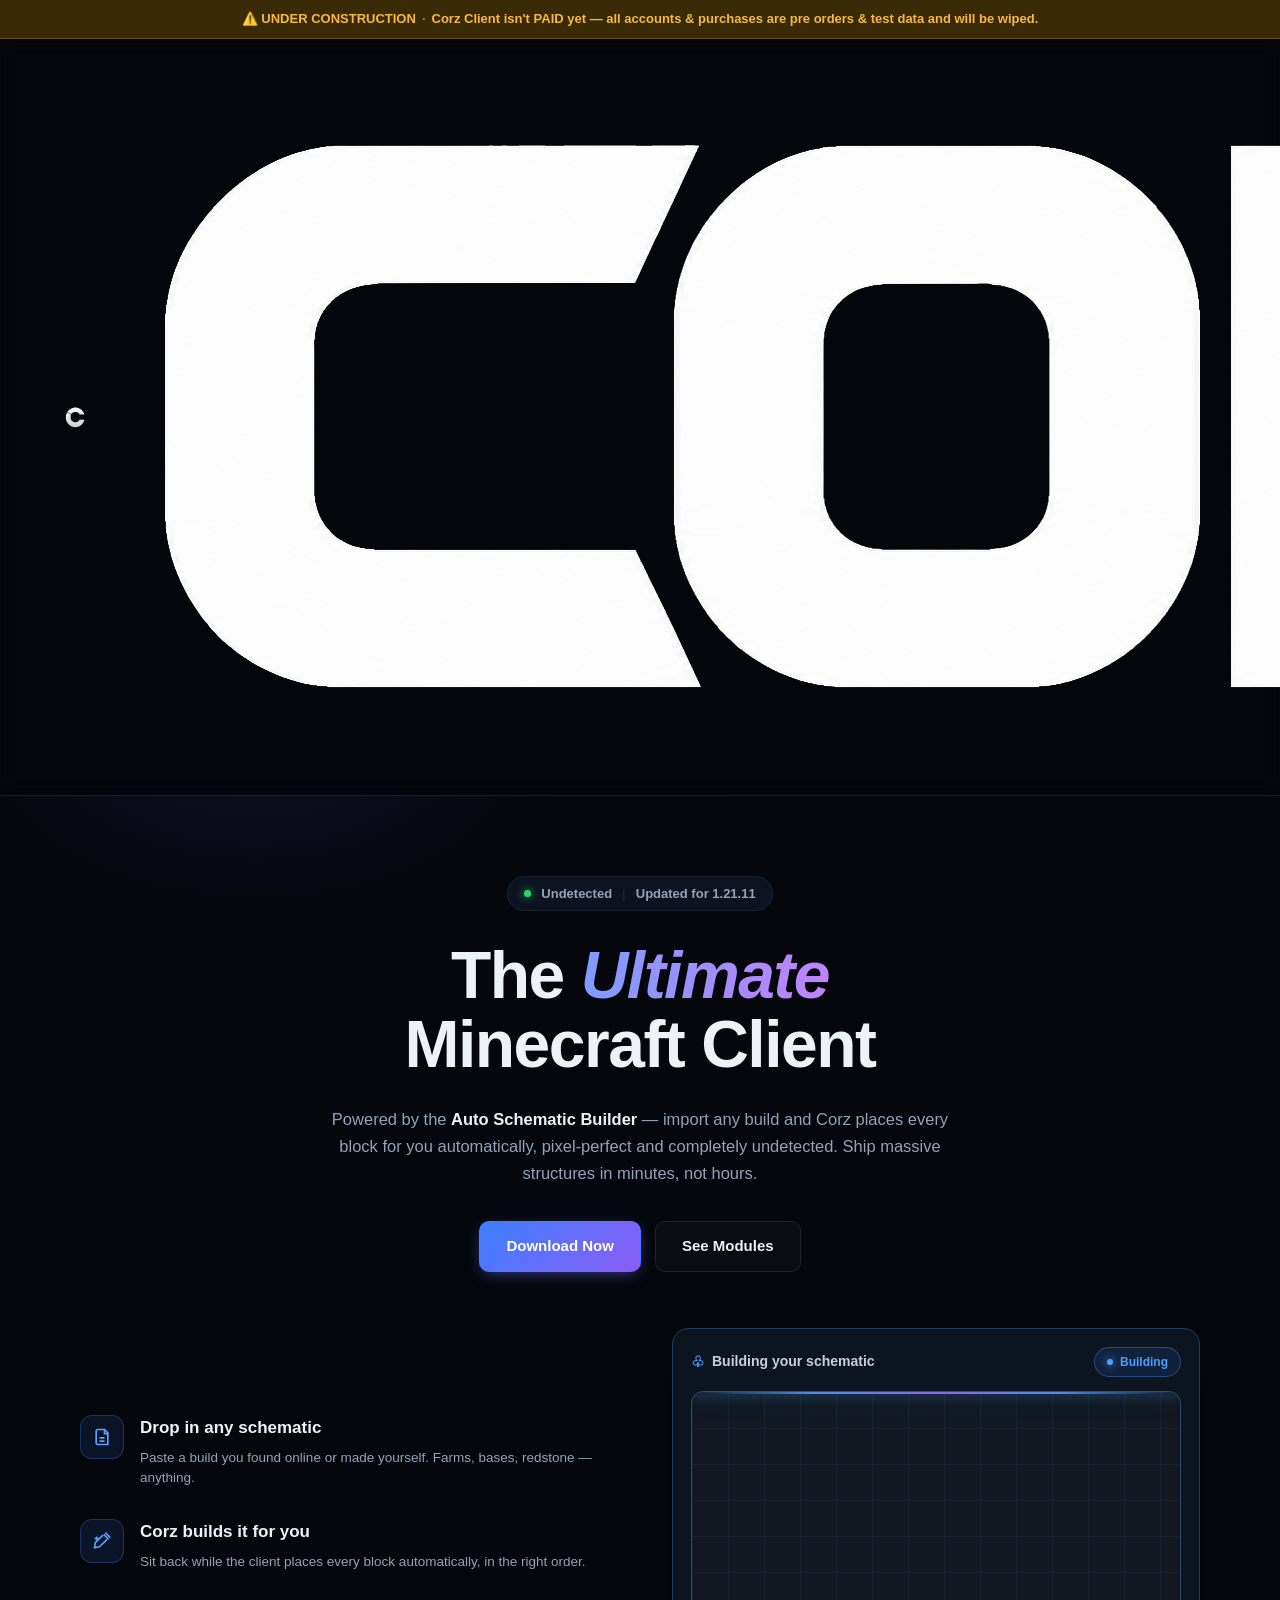
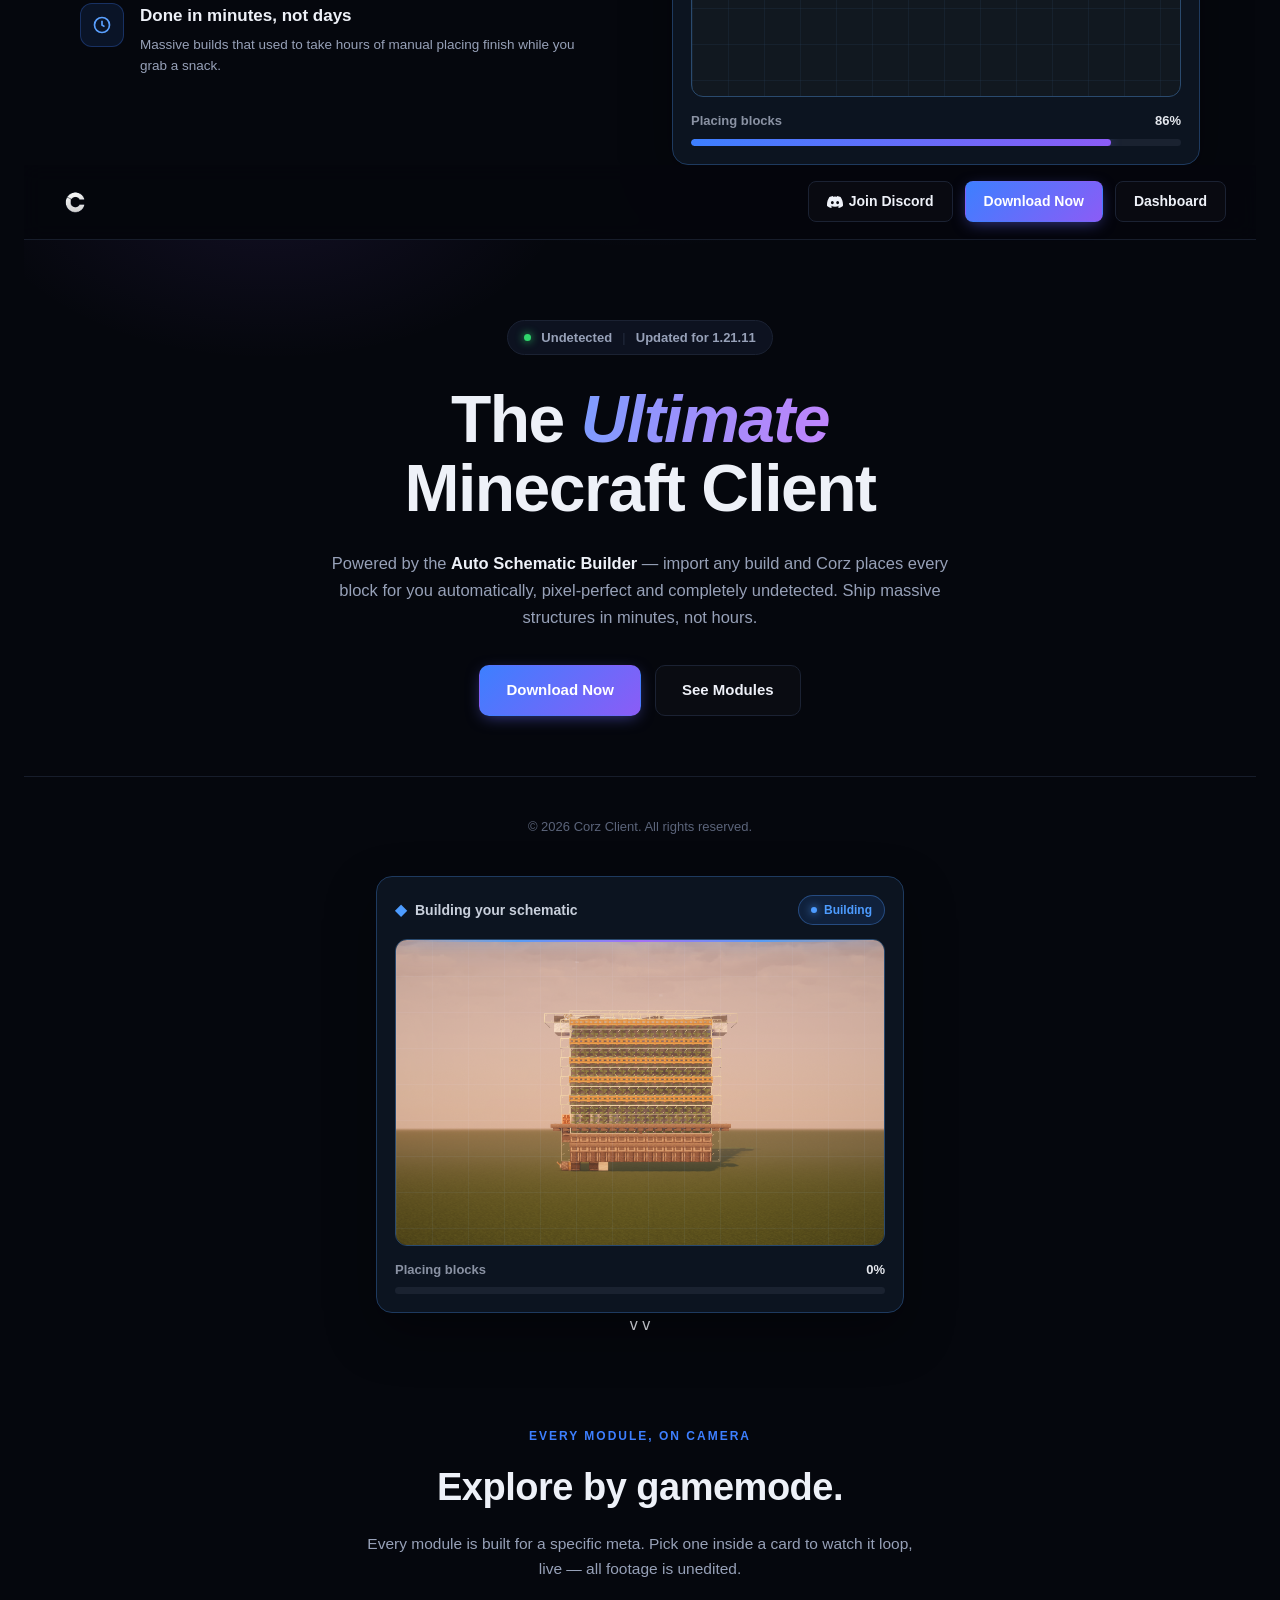
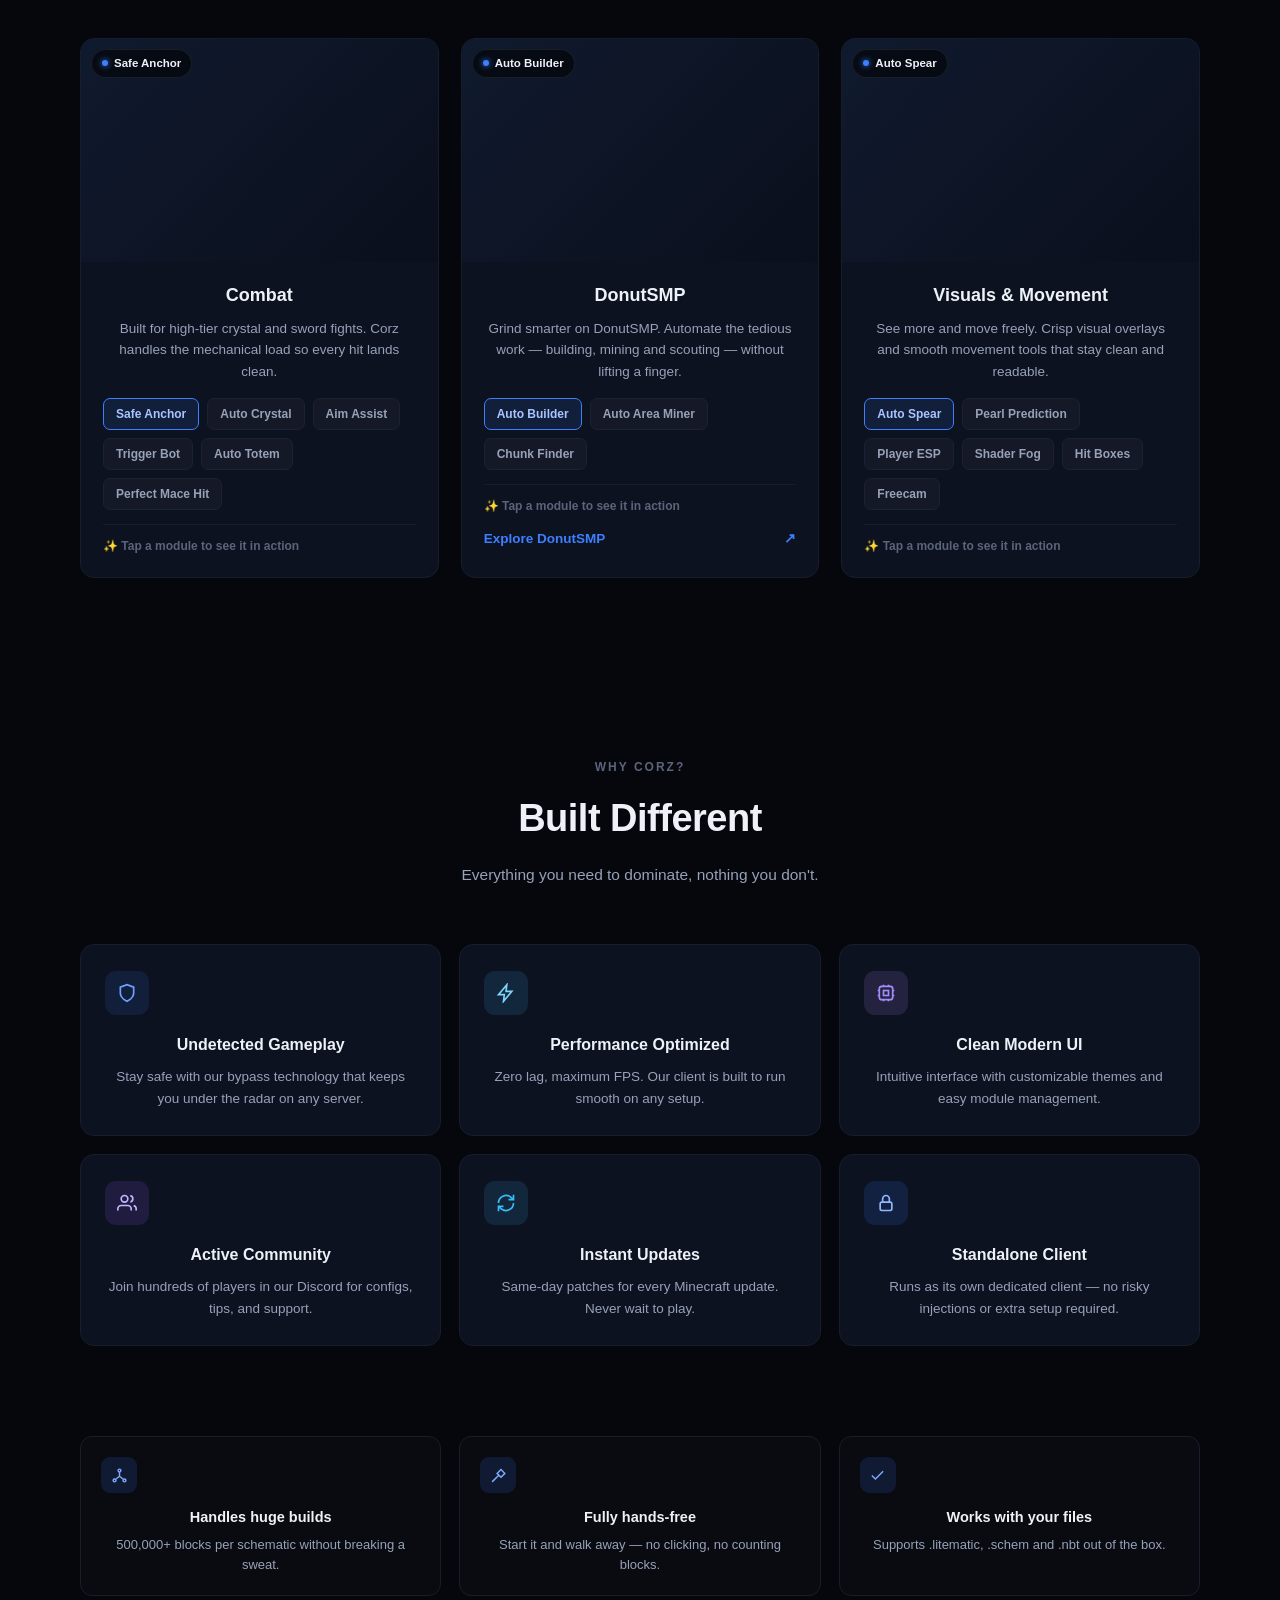
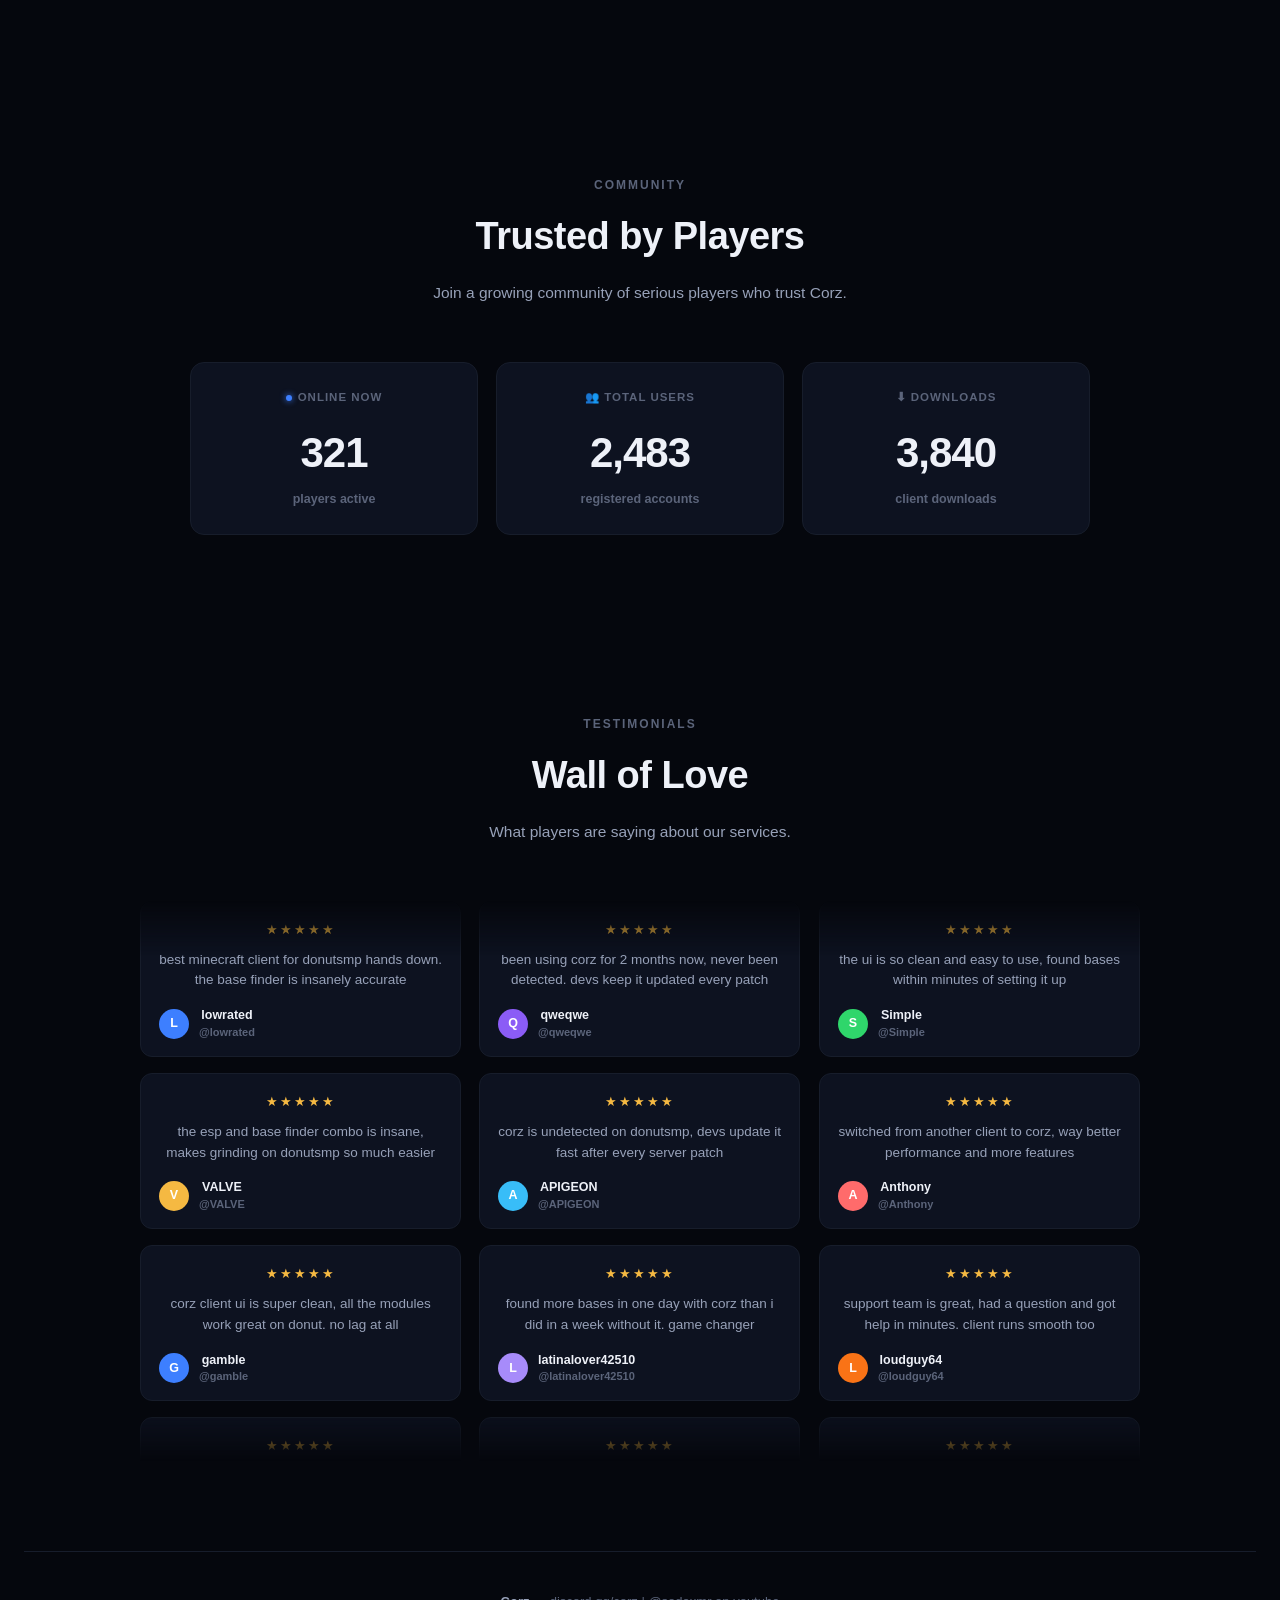
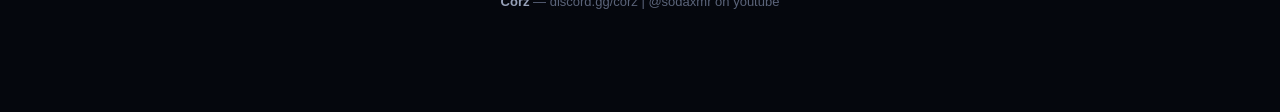
==== commit 9ced6a0f: "Update index.html" ====
--- a/index.html
+++ b/index.html
@@ -549,195 +549,573 @@
 }
 
 /* ===== PREVIEW CARD ===== */
+  /* ---------- Hero ---------- */
+  .hero{
+    position:relative;
+    padding: 100px 24px 60px 24px;
+    text-align:center;
+    overflow:hidden;
+  }
+  .hero::before{
+    content:"";
+    position:absolute; inset: -200px 0 auto 0; height: 700px;
+    background:
+      radial-gradient(650px 320px at 50% 0%, rgba(61,127,255,0.16), transparent 65%),
+      radial-gradient(500px 300px at 20% 20%, rgba(139,92,246,0.10), transparent 60%);
+    pointer-events:none;
+  }
+  .pill{
+    position:relative;
+    display:inline-flex; align-items:center; gap:10px;
+    background: var(--panel-2); border: 1px solid var(--border);
+    padding: 7px 16px; border-radius: 999px; font-size: 13px; font-weight:600; color: var(--text-dim);
+    margin-bottom: 30px;
+  }
+  .pill .dot{ width:7px; height:7px; border-radius:50%; background: var(--on); box-shadow: 0 0 8px var(--on); }
+  .pill .sep{ color: var(--border); }
+  .hero h1{
+    position:relative;
+    font-size: 66px; line-height:1.05; font-weight:800; letter-spacing:-1.5px;
+  }
+  .hero h1 .grad{
+    font-style:italic;
+    background: linear-gradient(100deg, #7d9dff, #a78bfa 60%, #c084fc);
+    -webkit-background-clip:text; background-clip:text; color:transparent;
+  }
+  .hero p.sub{
+    position:relative;
+    max-width: 640px; margin: 26px auto 0 auto;
+    color: var(--text-dim); font-size: 16.5px; line-height:1.65;
+  }
+  .hero p.sub b{ color: var(--text); font-weight:700; }
+  .hero-cta{
+    position:relative;
+    display:flex; align-items:center; justify-content:center; gap: 14px;
+    margin-top: 34px;
+  }
+  .btn-lg{ padding: 13px 26px; font-size: 15px; border-radius: 10px; }
+  /* ---------- Section shared ---------- */
+  section{ padding: 90px 24px; }
+  .eyebrow{
+    text-align:center; font-size: 12px; font-weight:800; letter-spacing: 2px;
+    color: var(--accent); margin-bottom: 14px;
+  }
+  h2.section-title{
+    text-align:center; font-size: 38px; font-weight:800; letter-spacing:-0.5px; margin-bottom: 16px;
+  }
+  p.section-sub{
+    text-align:center; color: var(--text-dim); font-size: 15.5px; max-width: 560px; margin: 0 auto 56px auto; line-height:1.6;
+  }
+  /* ---------- Gamemode cards ---------- */
+  .gm-grid{
+    display:grid; grid-template-columns: repeat(3, 1fr); gap: 22px;
+    max-width: 1120px; margin: 0 auto;
+  }
+  .gm-card{
+    background: var(--panel-2); border: 1px solid var(--border-soft);
+    border-radius: 14px; overflow:hidden;
+    transition: border-color .2s ease, transform .2s ease;
+  }
+  .gm-card:hover{ border-color: #2a3450; transform: translateY(-3px); }
+  .gm-body{ padding: 20px 22px 22px 22px; }
+  .gm-body h3{ font-size: 18px; font-weight:800; margin-bottom: 9px; }
+  .chip-row{ display:flex; flex-wrap:wrap; gap: 8px; margin-bottom: 14px; }
+  .chip{
+    font-size: 12px; font-weight:700; padding: 6px 12px; border-radius: 7px;
+    background: rgba(255,255,255,0.03); border: 1px solid var(--border);
+    color: var(--text-dim); cursor:pointer; transition: all .15s ease;
+  }
+  .chip:hover{ border-color: #2a3450; color: var(--text); }
+  .chip.active{
+    background: rgba(61,127,255,0.12); border-color: var(--accent); color: #a9c4ff;
+  }
+  .tap-hint{
+    display:flex; align-items:center; gap:6px;
+    font-size: 12px; color: var(--text-dimmer); font-weight:600;
+    padding-top: 12px; border-top: 1px solid var(--border-soft); margin-top: 4px;
+  }
+  .explore-link{
+    display:flex; align-items:center; justify-content:space-between;
+    margin-top: 14px; font-size: 13.5px; font-weight:700; color: var(--accent);
+  }
+  /* ---------- Feature grid ---------- */
+  .feat-grid{
+    display:grid; grid-template-columns: repeat(3, 1fr); gap: 18px;
+    max-width: 1120px; margin: 0 auto;
+  }
+  .feat-card{
+    background: var(--panel-2); border: 1px solid var(--border-soft); border-radius: 14px;
+    padding: 26px 24px; transition: border-color .2s ease, transform .2s ease;
+  }
+  .feat-card:hover{ border-color:#2a3450; transform: translateY(-2px); }
+  .feat-card h3{ font-size: 16px; font-weight:800; margin-bottom: 9px; }
+  .feat-card p{ font-size: 13.5px; color: var(--text-dim); line-height:1.6; }
+  /* ---------- Stats ---------- */
+  .stats-grid{
+    display:grid; grid-template-columns: repeat(3, 1fr); gap: 18px;
+    max-width: 900px; margin: 0 auto;
+  }
+  .stat-card{
+    background: var(--panel-2); border: 1px solid var(--border-soft); border-radius: 14px;
+    padding: 26px; text-align:center;
+  }
+  .stat-num{ font-size: 42px; font-weight:800; letter-spacing:-1px; }
+  /* ---------- Footer ---------- */
+  footer{
+    border-top: 1px solid var(--border-soft);
+    padding: 40px 24px;
+    text-align:center;
+    color: var(--text-dimmer);
+    font-size: 13px;
+  }
+  @media (max-width: 900px){
+    .hero h1{ font-size: 42px; }
+    .gm-grid, .feat-grid, .stats-grid{ grid-template-columns: 1fr; }
+    section{ padding: 60px 18px; }
+  }
+</style>
+</head>
+<body>
+  <!-- Header / Nav -->
+  <header>
+    <div class="wrap">
+      <nav>
+        <!-- Logo on the FAR LEFT -->
+        <div class="brand">
+          <img class="brand-mark" src="logo.png" alt="Corz logo">
+        </div>
+        <!-- Buttons on the right -->
+        <div class="nav-right">
+          <a href="https://discord.gg/corz" target="_blank" rel="noopener" class="btn btn-outline">
+            <svg viewBox="0 0 24 24" fill="currentColor" width="16" height="16"><path d="M20.317 4.369a19.79 19.79 0 0 0-4.885-1.515.074.074 0 0 0-.079.037c-.211.375-.444.865-.608 1.25a18.27 18.27 0 0 0-5.487 0 12.64 12.64 0 0 0-.617-1.25.077.077 0 0 0-.079-.037A19.736 19.736 0 0 0 3.677 4.37a.07.07 0 0 0-.032.027C.533 9.046-.32 13.58.099 18.058a.082.082 0 0 0 .031.056 19.9 19.9 0 0 0 5.993 3.03.078.078 0 0 0 .084-.028c.462-.63.874-1.295 1.226-1.994a.076.076 0 0 0-.041-.106 13.1 13.1 0 0 1-1.872-.892.077.077 0 0 1-.008-.128c.126-.094.252-.192.372-.291a.074.074 0 0 1 .077-.01c3.928 1.793 8.18 1.793 12.062 0a.074.074 0 0 1 .078.01c.12.099.246.198.373.292a.077.077 0 0 1-.006.127c-.598.35-1.22.645-1.873.892a.076.076 0 0 0-.04.107c.36.698.772 1.362 1.225 1.993a.076.076 0 0 0 .084.029 19.84 19.84 0 0 0 6.002-3.03.077.077 0 0 0 .032-.055c.5-5.177-.838-9.674-3.549-13.662a.06.06 0 0 0-.031-.028ZM8.02 15.33c-1.183 0-2.157-1.085-2.157-2.419 0-1.333.955-2.419 2.157-2.419 1.21 0 2.176 1.096 2.157 2.419 0 1.334-.955 2.419-2.157 2.419Zm7.975 0c-1.183 0-2.157-1.085-2.157-2.419 0-1.333.955-2.419 2.157-2.419 1.21 0 2.176 1.096 2.157 2.419 0 1.334-.946 2.419-2.157 2.419Z"/></svg>
+            Join Discord
+          </a>
+          <a href="download.html" class="btn btn-primary">Download Now</a>
+          <a href="dashboard.html" class="btn btn-outline">Dashboard</a>
+        </div>
+      </nav>
+    </div>
+  </header>
+  <!-- Hero -->
+  <section class="hero" style="padding-top:80px;">
+    <div class="pill">
+      <span class="dot"></span> Undetected <span class="sep">|</span> Updated for 1.21.11
+    </div>
+    <h1>The <span class="grad">Ultimate</span><br>Minecraft Client</h1>
+    <p class="sub">
+      Powered by the <b>Auto Schematic Builder</b> — import any build and Corz places every block for you automatically, pixel-perfect and completely undetected. Ship massive structures in minutes, not hours.
+    </p>
+    <div class="hero-cta">
+      <a href="download.html" class="btn btn-primary btn-lg">Download Now</a>
+      <a href="#gamemodes" class="btn btn-outline btn-lg">See Modules</a>
+    </div>
+  </section>
+  <!-- You can paste the rest of your sections here (gamemodes, features, etc.) -->
+  <footer>
+    <div class="wrap">
+      © 2026 Corz Client. All rights reserved.
+    </div>
+  </footer>
+</body>
+</html>
+<div class="hero-preview">
+  <div class="builder-header">
+    <div class="builder-title">
+      <span class="builder-icon">◆</span>
+      Building your schematic
+    </div>
+    <div class="builder-status" id="builderStatus">
+      <span class="status-dot"></span>
+      <svg class="status-check" viewBox="0 0 24 24" fill="none" stroke="currentColor" stroke-width="3" stroke-linecap="round" stroke-linejoin="round">
+        <polyline points="20 6 9 17 4 12"></polyline>
+      </svg>
+      <span class="status-label">Building</span>
+    </div>
+  </div>
+
+  <div class="minecraft-preview">
+    <!-- The actual farm image -->
+    <img src="kelp-farm.png" alt="Kelp Farm" class="preview-image">
+
+    <!-- Hologram grid overlay (25-40% opacity) -->
+    <div class="scan-overlay"></div>
+
+    <!-- Moving scanner line -->
+    <div class="scan-line"></div>
+  </div>
+
+  <div class="builder-progress">
+    <div class="progress-info">
+      <span>Placing blocks</span>
+      <strong id="buildPercent">0%</strong>
+    </div>
+    <div class="progress-bar">
+      <div class="progress-fill" id="progressFill"></div>
+    </div>
+  </div>
+</div>
+<style>
+/* ===== BUILDER LAYOUT ===== */
+.builder-layout {
+  width: 100%;
+  max-width: 1120px;
+  margin: 56px auto 0;
+  display: grid;
+  grid-template-columns: minmax(0, 1fr) minmax(460px, 528px);
+  align-items: center;
+  gap: 72px;
+  text-align: left;
+}
+.builder-copy {
+  display: flex;
+  flex-direction: column;
+  gap: 30px;
+}
+.builder-copy-item {
+  display: grid;
+  grid-template-columns: 44px 1fr;
+  gap: 16px;
+  align-items: start;
+}
+.builder-copy-icon {
+  width: 44px;
+  height: 44px;
+  border-radius: 12px;
+  display: flex;
+  align-items: center;
+  justify-content: center;
+  color: #5aa0ff;
+  background: rgba(61,127,255,.11);
+  border: 1px solid rgba(61,127,255,.28);
+}
+.builder-copy-icon svg { width: 20px; height: 20px; }
+.builder-copy h3 {
+  margin: 0 0 7px;
+  color: #eef1f8;
+  font-size: 17px;
+  font-weight: 800;
+}
+.builder-copy p {
+  margin: 0;
+  max-width: 500px;
+  color: #97a1b8;
+  font-size: 13.5px;
+  line-height: 1.55;
+}
+/* ===== PREVIEW CARD ===== */
 .hero-preview {
   width: 100%;
   max-width: 528px;
   margin: 0 auto;
-  padding: 20px;
+  padding: 18px;
   box-sizing: border-box;
-  border: 1px solid #19385d;
+  border: 1px solid #1e3a5f;
   border-radius: 16px;
-  background: #0d1420;
-  box-shadow: 0 20px 50px rgba(0,0,0,.25);
-}
+  background: #0c1420;
+  box-shadow: 0 20px 50px rgba(0,0,0,.35);
+}
+
 .builder-header {
   display: flex;
   align-items: center;
   justify-content: space-between;
-  margin-bottom: 16px;
-}
+  margin-bottom: 14px;
+}
+
 .builder-title {
   display: flex;
   align-items: center;
-  gap: 9px;
-  color: #c7cbd3;
+  gap: 8px;
+  color: #c9d0dc;
   font-size: 14px;
   font-weight: 700;
 }
-.builder-icon { color: #4294ff; font-size: 18px; }
-
-/* STATUS PILL */
+
+.builder-icon {
+  color: #4d9cff;
+  font-size: 15px;
+}
+
+/* Status pill */
 .builder-status {
   display: flex;
   align-items: center;
   gap: 7px;
   padding: 5px 12px;
   border-radius: 20px;
-  background: rgba(48,123,255,.12);
-  color: #4294ff;
+  background: rgba(48,123,255,.13);
+  color: #4d9cff;
   font-size: 12px;
   font-weight: 700;
-  border: 1px solid rgba(66,148,255,.35);
+  border: 1px solid rgba(77,156,255,.35);
   transition: all .25s ease;
 }
+
 .builder-status .status-dot {
   width: 6px;
   height: 6px;
   border-radius: 50%;
-  background: #4294ff;
-  box-shadow: 0 0 8px #4294ff;
-}
+  background: #4d9cff;
+  box-shadow: 0 0 8px #4d9cff;
+}
+
 .builder-status .status-check {
   display: none;
   width: 12px;
   height: 12px;
 }
+
 .builder-status.is-done {
-  background: rgba(47,214,107,.12);
+  background: rgba(47,214,107,.13);
   color: #2fd66b;
   border-color: rgba(47,214,107,.45);
 }
+
 .builder-status.is-done .status-dot { display: none; }
 .builder-status.is-done .status-check { display: block; }
 
-/* PREVIEW BOX (NO IMAGE) */
+/* Preview area */
 .minecraft-preview {
   position: relative;
   width: 100%;
   aspect-ratio: 16 / 10;
   overflow: hidden;
-  border: 1px solid #34587c;
   border-radius: 12px;
-  background: #202731;
-}
-.preview-bg {
-  position: absolute;
-  inset: 0;
-  background:
-    linear-gradient(180deg, #1a2332 0%, #0f1621 100%),
-    repeating-linear-gradient(0deg, transparent, transparent 31px, rgba(70,145,255,.08) 32px),
-    repeating-linear-gradient(90deg, transparent, transparent 31px, rgba(70,145,255,.08) 32px);
-  background-size: 100% 100%, 48px 48px, 48px 48px;
-}
+  border: 1px solid #2a4a6e;
+  background: #111820;
+}
+
+.preview-image {
+  width: 100%;
+  height: 100%;
+  object-fit: cover;
+  display: block;
+}
+
+/* Hologram grid (25-40% opacity) */
 .scan-overlay {
   position: absolute;
   inset: 0;
   pointer-events: none;
   background:
-    linear-gradient(rgba(77,130,180,.13) 1px, transparent 1px),
-    linear-gradient(90deg, rgba(77,130,180,.13) 1px, transparent 1px);
-  background-size: 48px 48px;
-}
-
-/* HOLOGRAM */
-.schematic-hologram {
-  position: absolute;
-  left: 9%; right: 9%; top: 9%; bottom: 9%;
-  display: flex;
-  align-items: center;
-  justify-content: center;
-  pointer-events: none;
-  perspective: 700px;
-  opacity: .9;
-}
-.holo-shell {
-  position: relative;
-  width: 58%;
-  height: 62%;
-  transform: rotateX(58deg) rotateZ(-8deg);
-  transform-origin: center;
-  animation: hologramFloat 1.9s ease-in-out infinite;
-  border: 1px solid rgba(57,140,255,.72);
-  background:
-    linear-gradient(135deg, rgba(25,67,120,.28), rgba(8,28,61,.10)),
-    repeating-linear-gradient(90deg, rgba(70,145,255,.12) 0 1px, transparent 1px 18px),
-    repeating-linear-gradient(0deg, rgba(70,145,255,.10) 0 1px, transparent 1px 18px);
-  box-shadow: 0 0 18px rgba(57,140,255,.28), inset 0 0 22px rgba(34,93,170,.20);
-}
-.holo-top, .holo-bottom {
-  position: absolute;
-  left: 8%; right: 8%;
-  height: 18%;
-  border: 1px solid rgba(83,157,255,.68);
-  background: rgba(31,79,135,.18);
-}
-.holo-top { top: -9%; transform: skewX(-18deg); }
-.holo-bottom { bottom: -9%; transform: skewX(18deg); }
-.holo-side {
-  position: absolute;
-  top: 6%; bottom: 6%;
-  width: 10%;
-  border: 1px solid rgba(64,143,255,.58);
-  background: rgba(21,61,112,.16);
-}
-.holo-side-left { left: -5%; transform: skewY(18deg); }
-.holo-side-right { right: -5%; transform: skewY(-18deg); }
-.holo-glow {
-  position: absolute;
-  inset: 18% 15%;
-  background: radial-gradient(ellipse, rgba(38,117,255,.23), transparent 68%);
-  filter: blur(8px);
-}
-@keyframes hologramFloat {
-  0%, 100% { transform: rotateX(58deg) rotateZ(-8deg) translateY(9px); }
-  50% { transform: rotateX(58deg) rotateZ(-8deg) translateY(-9px); }
-}
-
-/* SCAN LINE */
+    linear-gradient(rgba(70,140,220,.18) 1px, transparent 1px),
+    linear-gradient(90deg, rgba(70,140,220,.18) 1px, transparent 1px);
+  background-size: 36px 36px;
+  opacity: 0.38;
+  mix-blend-mode: screen;
+}
+
+/* Moving scanner line */
 .scan-line {
   position: absolute;
-  left: 0; right: 0;
-  top: -4px;
-  height: 3px;
-  background: linear-gradient(90deg, transparent, #4898ff, #9a6cff, #4898ff, transparent);
-  box-shadow: 0 0 10px #4898ff, 0 0 25px rgba(72,152,255,.7);
-  animation: scan 4.8s linear infinite;
+  left: 0;
+  right: 0;
+  top: 0;
+  height: 2px;
+  background: linear-gradient(90deg, transparent, #4d9cff, #a06bff, #4d9cff, transparent);
+  box-shadow: 0 0 12px #4d9cff, 0 0 28px rgba(77,156,255,.6);
+  animation: scan 4.6s linear infinite;
   pointer-events: none;
-}
+  opacity: 0.9;
+}
+
 @keyframes scan {
-  0% { top: 0%; opacity: 0; }
-  8% { opacity: 1; }
-  92% { opacity: 1; }
+  0%   { top: 0%;   opacity: 0; }
+  8%   { opacity: 1; }
+  92%  { opacity: 1; }
   100% { top: 100%; opacity: 0; }
 }
 
-/* PROGRESS */
-.builder-progress { margin-top: 16px; }
+/* Progress */
+.builder-progress {
+  margin-top: 14px;
+}
+
 .progress-info {
   display: flex;
   justify-content: space-between;
-  margin-bottom: 9px;
-  color: #858c98;
+  margin-bottom: 8px;
+  color: #8a92a3;
   font-size: 13px;
   font-weight: 600;
 }
-.progress-info strong { color: #e4e7ed; }
+
+.progress-info strong {
+  color: #e4e7ed;
+}
+
 .progress-bar {
   width: 100%;
-  height: 8px;
+  height: 7px;
   overflow: hidden;
   border-radius: 10px;
-  background: #202733;
-}
+  background: #1a2230;
+}
+
 .progress-fill {
   width: 0%;
   height: 100%;
   border-radius: inherit;
-  background: linear-gradient(90deg, #398cff, #8148ef);
-  box-shadow: 0 0 12px rgba(90,100,255,.35);
+  background: linear-gradient(90deg, #3d7fff, #8b5cf6);
+  box-shadow: 0 0 12px rgba(90,100,255,.4);
   transition: width .08s linear;
-}
-
+}.hero-preview {
+  width: 100%;
+  max-width: 528px;
+  margin: 0 auto;
+  padding: 18px;
+  box-sizing: border-box;
+  border: 1px solid #1e3a5f;
+  border-radius: 16px;
+  background: #0c1420;
+  box-shadow: 0 20px 50px rgba(0,0,0,.35);
+}
+
+.builder-header {
+  display: flex;
+  align-items: center;
+  justify-content: space-between;
+  margin-bottom: 14px;
+}
+
+.builder-title {
+  display: flex;
+  align-items: center;
+  gap: 8px;
+  color: #c9d0dc;
+  font-size: 14px;
+  font-weight: 700;
+}
+
+.builder-icon {
+  color: #4d9cff;
+  font-size: 15px;
+}
+
+/* Status pill */
+.builder-status {
+  display: flex;
+  align-items: center;
+  gap: 7px;
+  padding: 5px 12px;
+  border-radius: 20px;
+  background: rgba(48,123,255,.13);
+  color: #4d9cff;
+  font-size: 12px;
+  font-weight: 700;
+  border: 1px solid rgba(77,156,255,.35);
+  transition: all .25s ease;
+}
+
+.builder-status .status-dot {
+  width: 6px;
+  height: 6px;
+  border-radius: 50%;
+  background: #4d9cff;
+  box-shadow: 0 0 8px #4d9cff;
+}
+
+.builder-status .status-check {
+  display: none;
+  width: 12px;
+  height: 12px;
+}
+
+.builder-status.is-done {
+  background: rgba(47,214,107,.13);
+  color: #2fd66b;
+  border-color: rgba(47,214,107,.45);
+}
+
+.builder-status.is-done .status-dot { display: none; }
+.builder-status.is-done .status-check { display: block; }
+
+/* Preview area */
+.minecraft-preview {
+  position: relative;
+  width: 100%;
+  aspect-ratio: 16 / 10;
+  overflow: hidden;
+  border-radius: 12px;
+  border: 1px solid #2a4a6e;
+  background: #111820;
+}
+
+.preview-image {
+  width: 100%;
+  height: 100%;
+  object-fit: cover;
+  display: block;
+}
+
+/* Hologram grid (25-40% opacity) */
+.scan-overlay {
+  position: absolute;
+  inset: 0;
+  pointer-events: none;
+  background:
+    linear-gradient(rgba(70,140,220,.18) 1px, transparent 1px),
+    linear-gradient(90deg, rgba(70,140,220,.18) 1px, transparent 1px);
+  background-size: 36px 36px;
+  opacity: 0.38;
+  mix-blend-mode: screen;
+}
+
+/* Moving scanner line */
+.scan-line {
+  position: absolute;
+  left: 0;
+  right: 0;
+  top: 0;
+  height: 2px;
+  background: linear-gradient(90deg, transparent, #4d9cff, #a06bff, #4d9cff, transparent);
+  box-shadow: 0 0 12px #4d9cff, 0 0 28px rgba(77,156,255,.6);
+  animation: scan 4.6s linear infinite;
+  pointer-events: none;
+  opacity: 0.9;
+}
+
+@keyframes scan {
+  0%   { top: 0%;   opacity: 0; }
+  8%   { opacity: 1; }
+  92%  { opacity: 1; }
+  100% { top: 100%; opacity: 0; }
+}
+
+/* Progress */
+.builder-progress {
+  margin-top: 14px;
+}
+
+.progress-info {
+  display: flex;
+  justify-content: space-between;
+  margin-bottom: 8px;
+  color: #8a92a3;
+  font-size: 13px;
+  font-weight: 600;
+}
+
+.progress-info strong {
+  color: #e4e7ed;
+}
+
+.progress-bar {
+  width: 100%;
+  height: 7px;
+  overflow: hidden;
+  border-radius: 10px;
+  background: #1a2230;
+}
+
+.progress-fill {
+  width: 0%;
+  height: 100%;
+  border-radius: inherit;
+  background: linear-gradient(90deg, #3d7fff, #8b5cf6);
+  box-shadow: 0 0 12px rgba(90,100,255,.4);
+  transition: width .08s linear;
+}
 @media (max-width: 900px) {
   .builder-layout {
     grid-template-columns: 1fr;
@@ -748,7 +1126,6 @@
   .hero-preview { order: 1; max-width: 528px; margin: 0 auto; }
 }
 </style>
-
 <script>
 (() => {
   const fill = document.getElementById("progressFill");
@@ -756,8 +1133,8 @@
   const status = document.getElementById("builderStatus");
   const label = status.querySelector(".status-label");
 
-  const DURATION = 2500;
-  const HOLD = 1800;
+  const DURATION = 4200;   // how long the build takes
+  const HOLD = 2200;       // how long it stays on "Done"
 
   function reset() {
     fill.style.width = "0%";
@@ -780,11 +1157,14 @@
   function animate(startTime) {
     function frame(now) {
       const progress = Math.min((now - startTime) / DURATION, 1);
-      const eased = 1 - Math.pow(1 - progress, 3);
-      fill.style.width = (eased * 100).toFixed(2) + "%";
+      const eased = 1 - Math.pow(1 - progress, 2.4);
+      fill.style.width = (eased * 100).toFixed(1) + "%";
       percent.textContent = Math.round(eased * 100) + "%";
-      if (progress < 1) requestAnimationFrame(frame);
-      else finish();
+      if (progress < 1) {
+        requestAnimationFrame(frame);
+      } else {
+        finish();
+      }
     }
     requestAnimationFrame(frame);
   }
@@ -796,37 +1176,29 @@
 
   start();
 })();
-</script>
-
+</script>v
 <script>
 (() => {
   const fill = document.getElementById("progressFill");
   const percent = document.getElementById("buildPercent");
   const status = document.getElementById("builderStatus");
-
   const duration = 2500;
   const start = performance.now();
-
   function finish() {
     fill.style.width = "100%";
     percent.textContent = "100%";
     status.classList.add("is-done");
     status.querySelector(".status-label").textContent = "Done";
   }
-
   function animate(now) {
     const progress = Math.min((now - start) / duration, 1);
     const eased = 1 - Math.pow(1 - progress, 3);
-
     fill.style.width = (eased * 100).toFixed(2) + "%";
     percent.textContent = Math.round(eased * 100) + "%";
-
     if (progress < 1) {
       requestAnimationFrame(animate);
     } else {
       finish();
-    }
-  }
 
   requestAnimationFrame(animate);
 })();
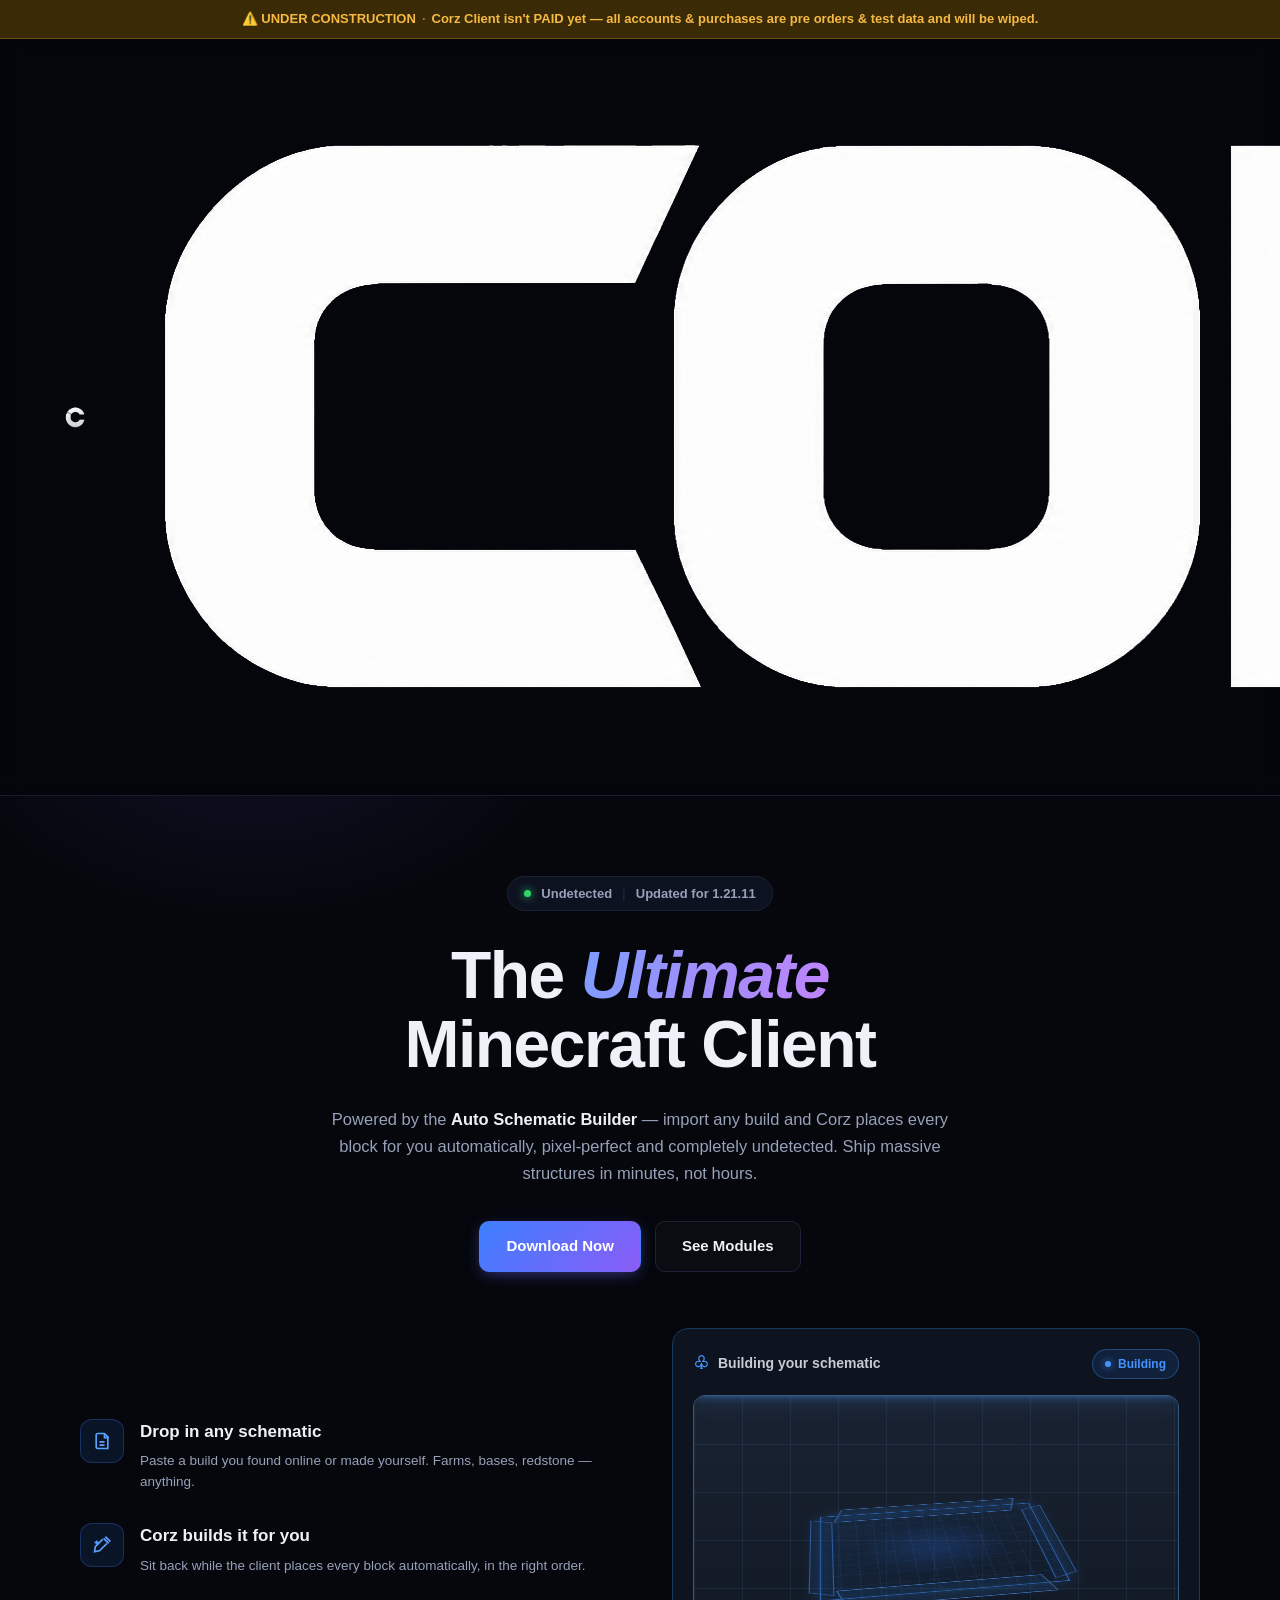
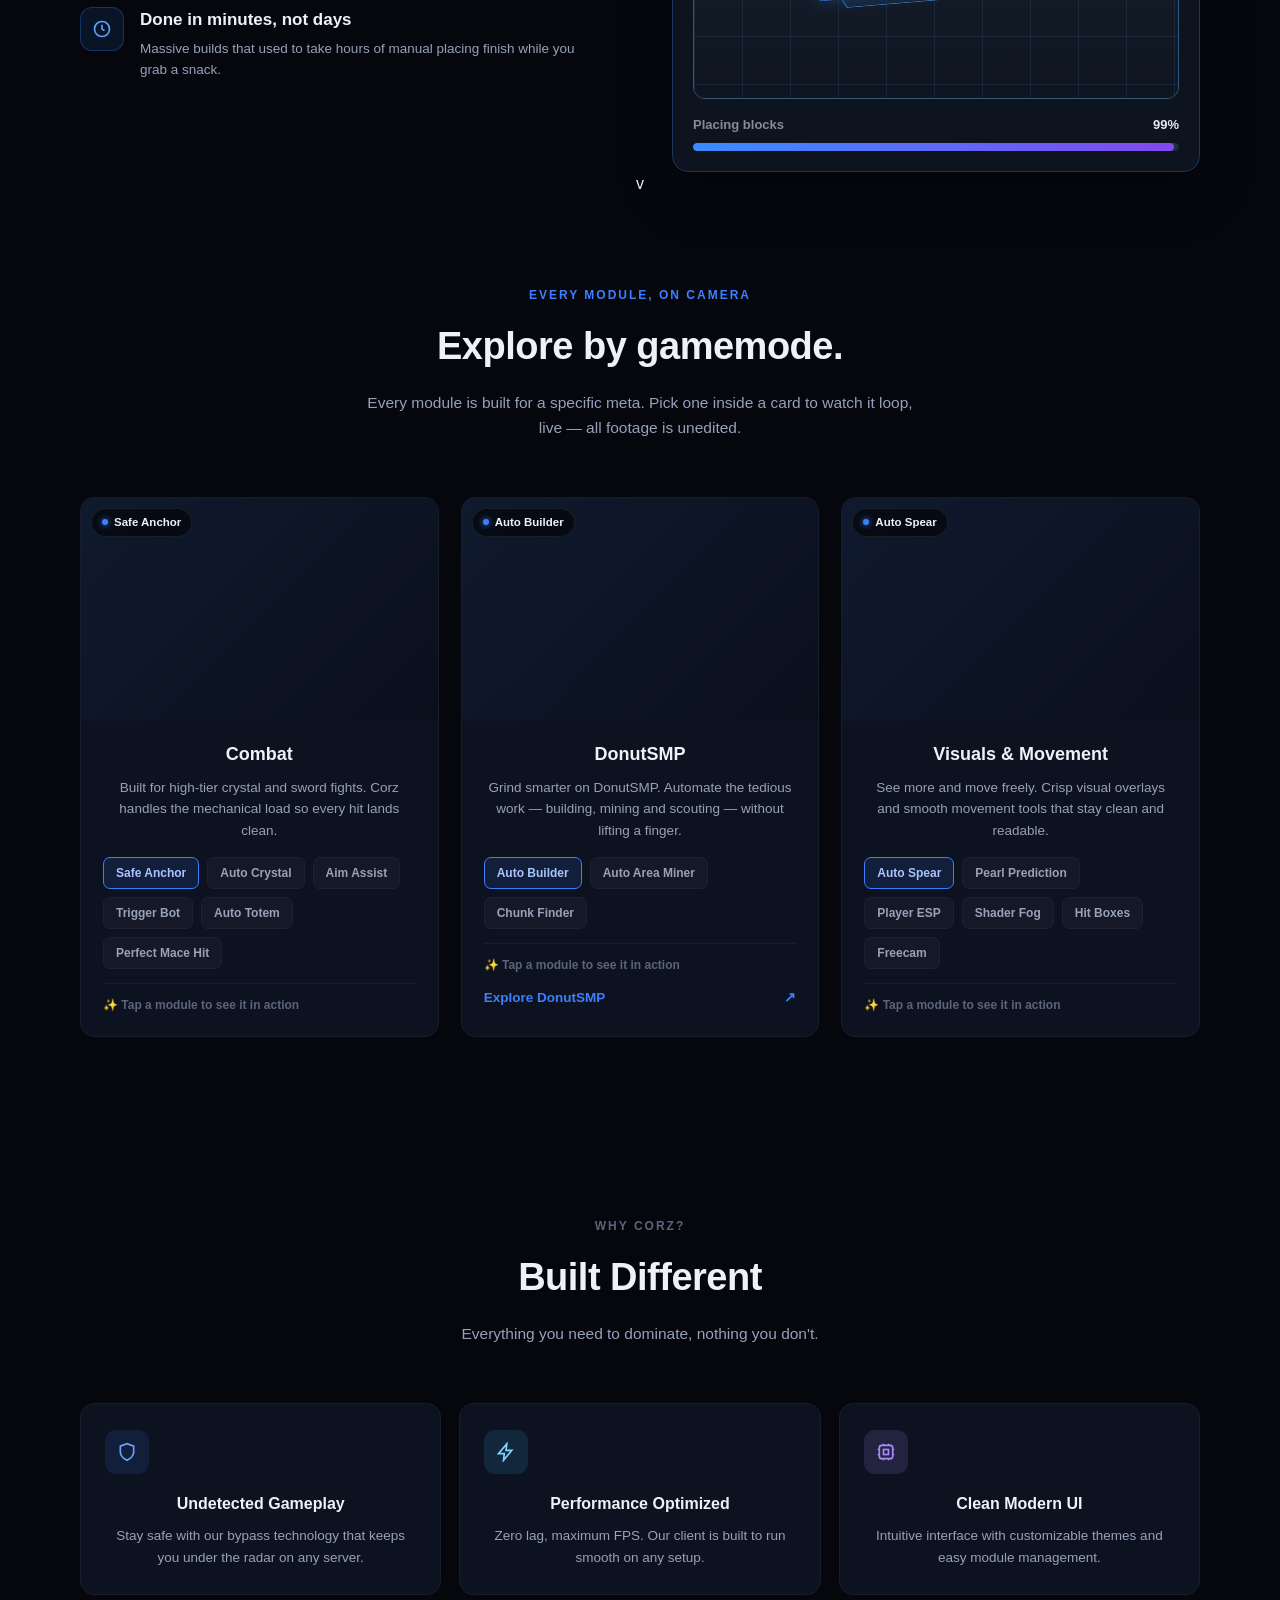
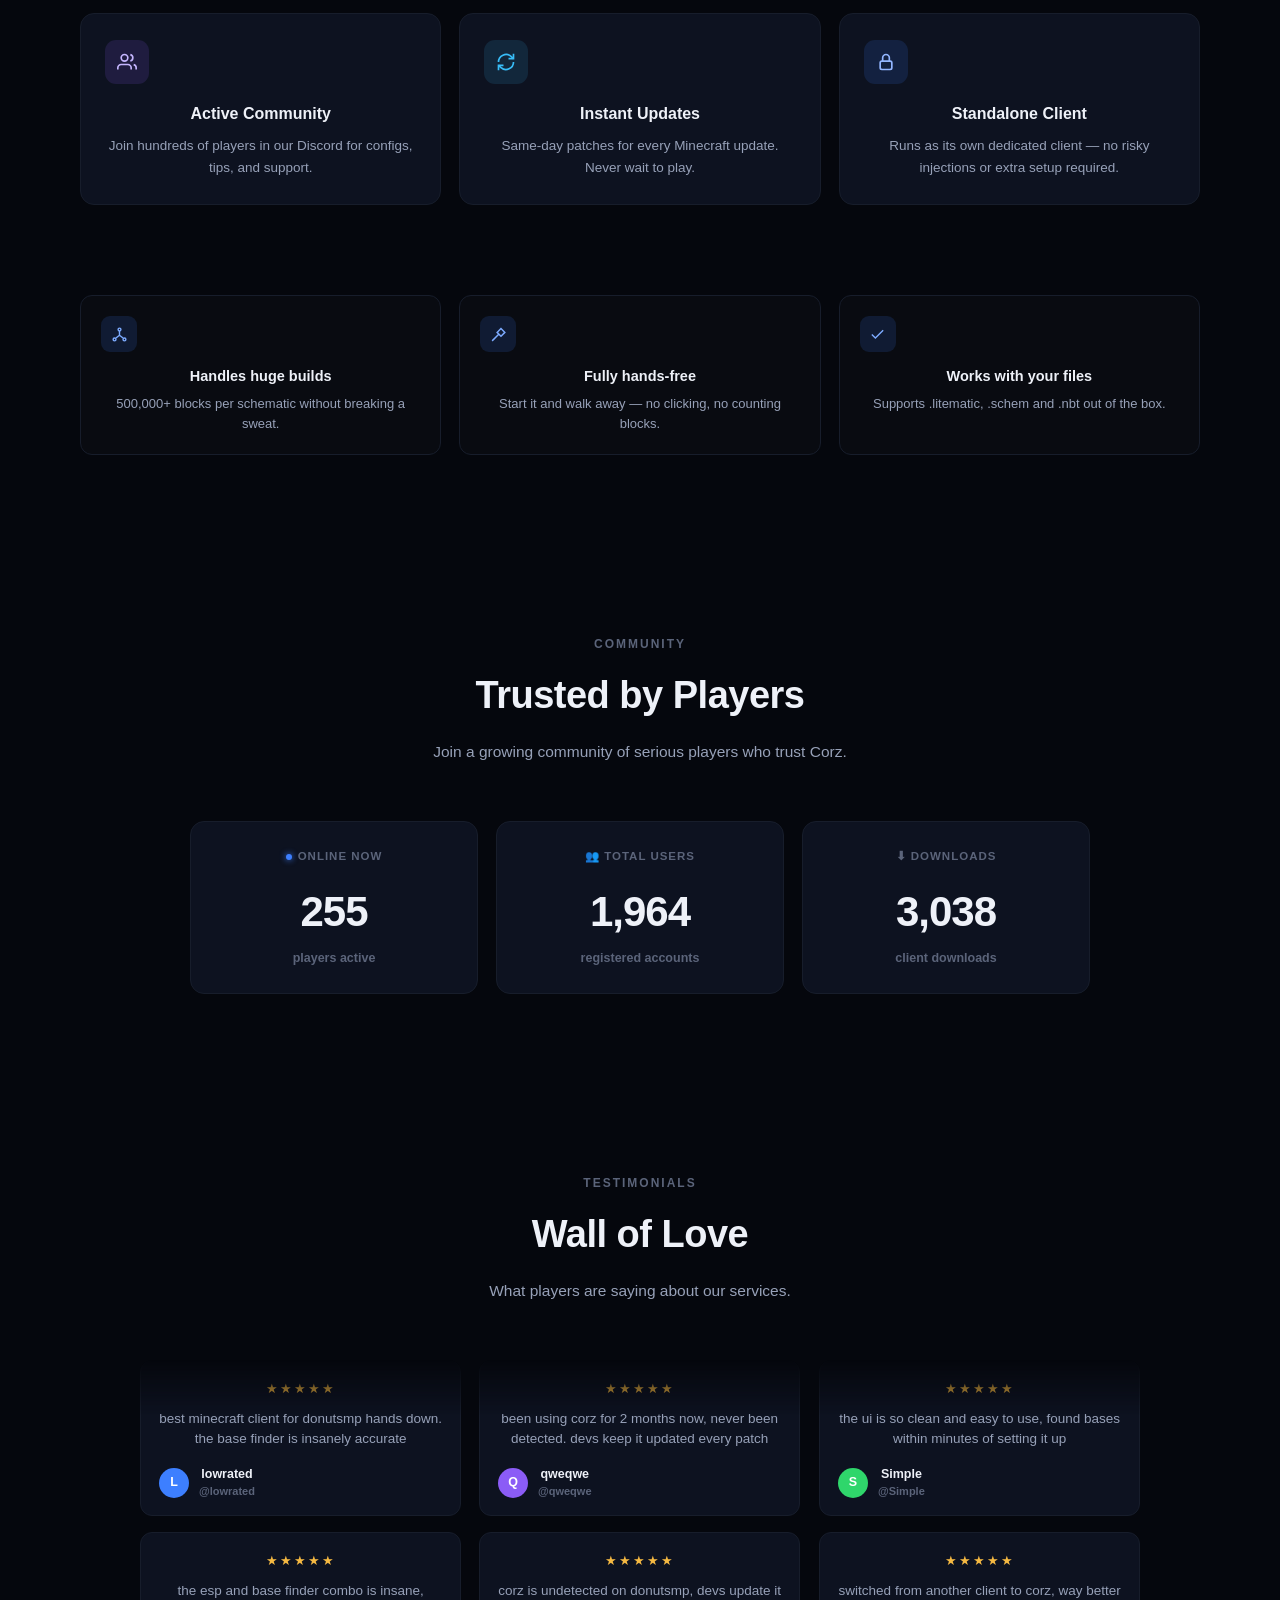
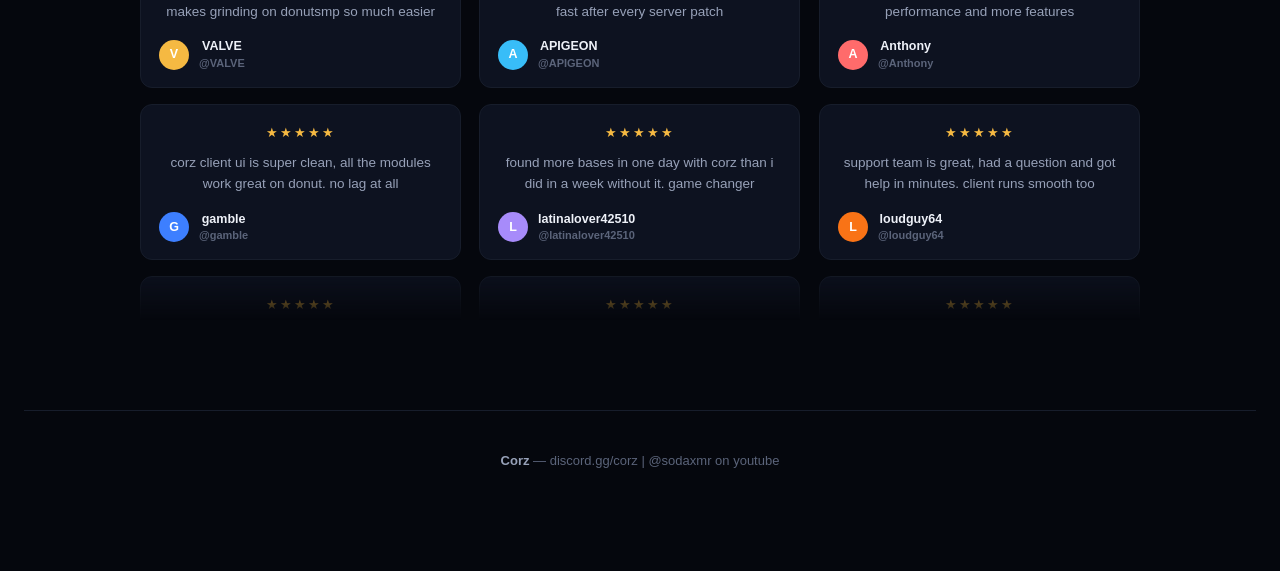
==== commit 0a1558ef: "Update index.html" ====
--- a/index.html
+++ b/index.html
@@ -549,573 +549,195 @@
 }
 
 /* ===== PREVIEW CARD ===== */
-  /* ---------- Hero ---------- */
-  .hero{
-    position:relative;
-    padding: 100px 24px 60px 24px;
-    text-align:center;
-    overflow:hidden;
-  }
-  .hero::before{
-    content:"";
-    position:absolute; inset: -200px 0 auto 0; height: 700px;
-    background:
-      radial-gradient(650px 320px at 50% 0%, rgba(61,127,255,0.16), transparent 65%),
-      radial-gradient(500px 300px at 20% 20%, rgba(139,92,246,0.10), transparent 60%);
-    pointer-events:none;
-  }
-  .pill{
-    position:relative;
-    display:inline-flex; align-items:center; gap:10px;
-    background: var(--panel-2); border: 1px solid var(--border);
-    padding: 7px 16px; border-radius: 999px; font-size: 13px; font-weight:600; color: var(--text-dim);
-    margin-bottom: 30px;
-  }
-  .pill .dot{ width:7px; height:7px; border-radius:50%; background: var(--on); box-shadow: 0 0 8px var(--on); }
-  .pill .sep{ color: var(--border); }
-  .hero h1{
-    position:relative;
-    font-size: 66px; line-height:1.05; font-weight:800; letter-spacing:-1.5px;
-  }
-  .hero h1 .grad{
-    font-style:italic;
-    background: linear-gradient(100deg, #7d9dff, #a78bfa 60%, #c084fc);
-    -webkit-background-clip:text; background-clip:text; color:transparent;
-  }
-  .hero p.sub{
-    position:relative;
-    max-width: 640px; margin: 26px auto 0 auto;
-    color: var(--text-dim); font-size: 16.5px; line-height:1.65;
-  }
-  .hero p.sub b{ color: var(--text); font-weight:700; }
-  .hero-cta{
-    position:relative;
-    display:flex; align-items:center; justify-content:center; gap: 14px;
-    margin-top: 34px;
-  }
-  .btn-lg{ padding: 13px 26px; font-size: 15px; border-radius: 10px; }
-  /* ---------- Section shared ---------- */
-  section{ padding: 90px 24px; }
-  .eyebrow{
-    text-align:center; font-size: 12px; font-weight:800; letter-spacing: 2px;
-    color: var(--accent); margin-bottom: 14px;
-  }
-  h2.section-title{
-    text-align:center; font-size: 38px; font-weight:800; letter-spacing:-0.5px; margin-bottom: 16px;
-  }
-  p.section-sub{
-    text-align:center; color: var(--text-dim); font-size: 15.5px; max-width: 560px; margin: 0 auto 56px auto; line-height:1.6;
-  }
-  /* ---------- Gamemode cards ---------- */
-  .gm-grid{
-    display:grid; grid-template-columns: repeat(3, 1fr); gap: 22px;
-    max-width: 1120px; margin: 0 auto;
-  }
-  .gm-card{
-    background: var(--panel-2); border: 1px solid var(--border-soft);
-    border-radius: 14px; overflow:hidden;
-    transition: border-color .2s ease, transform .2s ease;
-  }
-  .gm-card:hover{ border-color: #2a3450; transform: translateY(-3px); }
-  .gm-body{ padding: 20px 22px 22px 22px; }
-  .gm-body h3{ font-size: 18px; font-weight:800; margin-bottom: 9px; }
-  .chip-row{ display:flex; flex-wrap:wrap; gap: 8px; margin-bottom: 14px; }
-  .chip{
-    font-size: 12px; font-weight:700; padding: 6px 12px; border-radius: 7px;
-    background: rgba(255,255,255,0.03); border: 1px solid var(--border);
-    color: var(--text-dim); cursor:pointer; transition: all .15s ease;
-  }
-  .chip:hover{ border-color: #2a3450; color: var(--text); }
-  .chip.active{
-    background: rgba(61,127,255,0.12); border-color: var(--accent); color: #a9c4ff;
-  }
-  .tap-hint{
-    display:flex; align-items:center; gap:6px;
-    font-size: 12px; color: var(--text-dimmer); font-weight:600;
-    padding-top: 12px; border-top: 1px solid var(--border-soft); margin-top: 4px;
-  }
-  .explore-link{
-    display:flex; align-items:center; justify-content:space-between;
-    margin-top: 14px; font-size: 13.5px; font-weight:700; color: var(--accent);
-  }
-  /* ---------- Feature grid ---------- */
-  .feat-grid{
-    display:grid; grid-template-columns: repeat(3, 1fr); gap: 18px;
-    max-width: 1120px; margin: 0 auto;
-  }
-  .feat-card{
-    background: var(--panel-2); border: 1px solid var(--border-soft); border-radius: 14px;
-    padding: 26px 24px; transition: border-color .2s ease, transform .2s ease;
-  }
-  .feat-card:hover{ border-color:#2a3450; transform: translateY(-2px); }
-  .feat-card h3{ font-size: 16px; font-weight:800; margin-bottom: 9px; }
-  .feat-card p{ font-size: 13.5px; color: var(--text-dim); line-height:1.6; }
-  /* ---------- Stats ---------- */
-  .stats-grid{
-    display:grid; grid-template-columns: repeat(3, 1fr); gap: 18px;
-    max-width: 900px; margin: 0 auto;
-  }
-  .stat-card{
-    background: var(--panel-2); border: 1px solid var(--border-soft); border-radius: 14px;
-    padding: 26px; text-align:center;
-  }
-  .stat-num{ font-size: 42px; font-weight:800; letter-spacing:-1px; }
-  /* ---------- Footer ---------- */
-  footer{
-    border-top: 1px solid var(--border-soft);
-    padding: 40px 24px;
-    text-align:center;
-    color: var(--text-dimmer);
-    font-size: 13px;
-  }
-  @media (max-width: 900px){
-    .hero h1{ font-size: 42px; }
-    .gm-grid, .feat-grid, .stats-grid{ grid-template-columns: 1fr; }
-    section{ padding: 60px 18px; }
-  }
-</style>
-</head>
-<body>
-  <!-- Header / Nav -->
-  <header>
-    <div class="wrap">
-      <nav>
-        <!-- Logo on the FAR LEFT -->
-        <div class="brand">
-          <img class="brand-mark" src="logo.png" alt="Corz logo">
-        </div>
-        <!-- Buttons on the right -->
-        <div class="nav-right">
-          <a href="https://discord.gg/corz" target="_blank" rel="noopener" class="btn btn-outline">
-            <svg viewBox="0 0 24 24" fill="currentColor" width="16" height="16"><path d="M20.317 4.369a19.79 19.79 0 0 0-4.885-1.515.074.074 0 0 0-.079.037c-.211.375-.444.865-.608 1.25a18.27 18.27 0 0 0-5.487 0 12.64 12.64 0 0 0-.617-1.25.077.077 0 0 0-.079-.037A19.736 19.736 0 0 0 3.677 4.37a.07.07 0 0 0-.032.027C.533 9.046-.32 13.58.099 18.058a.082.082 0 0 0 .031.056 19.9 19.9 0 0 0 5.993 3.03.078.078 0 0 0 .084-.028c.462-.63.874-1.295 1.226-1.994a.076.076 0 0 0-.041-.106 13.1 13.1 0 0 1-1.872-.892.077.077 0 0 1-.008-.128c.126-.094.252-.192.372-.291a.074.074 0 0 1 .077-.01c3.928 1.793 8.18 1.793 12.062 0a.074.074 0 0 1 .078.01c.12.099.246.198.373.292a.077.077 0 0 1-.006.127c-.598.35-1.22.645-1.873.892a.076.076 0 0 0-.04.107c.36.698.772 1.362 1.225 1.993a.076.076 0 0 0 .084.029 19.84 19.84 0 0 0 6.002-3.03.077.077 0 0 0 .032-.055c.5-5.177-.838-9.674-3.549-13.662a.06.06 0 0 0-.031-.028ZM8.02 15.33c-1.183 0-2.157-1.085-2.157-2.419 0-1.333.955-2.419 2.157-2.419 1.21 0 2.176 1.096 2.157 2.419 0 1.334-.955 2.419-2.157 2.419Zm7.975 0c-1.183 0-2.157-1.085-2.157-2.419 0-1.333.955-2.419 2.157-2.419 1.21 0 2.176 1.096 2.157 2.419 0 1.334-.946 2.419-2.157 2.419Z"/></svg>
-            Join Discord
-          </a>
-          <a href="download.html" class="btn btn-primary">Download Now</a>
-          <a href="dashboard.html" class="btn btn-outline">Dashboard</a>
-        </div>
-      </nav>
-    </div>
-  </header>
-  <!-- Hero -->
-  <section class="hero" style="padding-top:80px;">
-    <div class="pill">
-      <span class="dot"></span> Undetected <span class="sep">|</span> Updated for 1.21.11
-    </div>
-    <h1>The <span class="grad">Ultimate</span><br>Minecraft Client</h1>
-    <p class="sub">
-      Powered by the <b>Auto Schematic Builder</b> — import any build and Corz places every block for you automatically, pixel-perfect and completely undetected. Ship massive structures in minutes, not hours.
-    </p>
-    <div class="hero-cta">
-      <a href="download.html" class="btn btn-primary btn-lg">Download Now</a>
-      <a href="#gamemodes" class="btn btn-outline btn-lg">See Modules</a>
-    </div>
-  </section>
-  <!-- You can paste the rest of your sections here (gamemodes, features, etc.) -->
-  <footer>
-    <div class="wrap">
-      © 2026 Corz Client. All rights reserved.
-    </div>
-  </footer>
-</body>
-</html>
-<div class="hero-preview">
-  <div class="builder-header">
-    <div class="builder-title">
-      <span class="builder-icon">◆</span>
-      Building your schematic
-    </div>
-    <div class="builder-status" id="builderStatus">
-      <span class="status-dot"></span>
-      <svg class="status-check" viewBox="0 0 24 24" fill="none" stroke="currentColor" stroke-width="3" stroke-linecap="round" stroke-linejoin="round">
-        <polyline points="20 6 9 17 4 12"></polyline>
-      </svg>
-      <span class="status-label">Building</span>
-    </div>
-  </div>
-
-  <div class="minecraft-preview">
-    <!-- The actual farm image -->
-    <img src="kelp-farm.png" alt="Kelp Farm" class="preview-image">
-
-    <!-- Hologram grid overlay (25-40% opacity) -->
-    <div class="scan-overlay"></div>
-
-    <!-- Moving scanner line -->
-    <div class="scan-line"></div>
-  </div>
-
-  <div class="builder-progress">
-    <div class="progress-info">
-      <span>Placing blocks</span>
-      <strong id="buildPercent">0%</strong>
-    </div>
-    <div class="progress-bar">
-      <div class="progress-fill" id="progressFill"></div>
-    </div>
-  </div>
-</div>
-<style>
-/* ===== BUILDER LAYOUT ===== */
-.builder-layout {
-  width: 100%;
-  max-width: 1120px;
-  margin: 56px auto 0;
-  display: grid;
-  grid-template-columns: minmax(0, 1fr) minmax(460px, 528px);
-  align-items: center;
-  gap: 72px;
-  text-align: left;
-}
-.builder-copy {
-  display: flex;
-  flex-direction: column;
-  gap: 30px;
-}
-.builder-copy-item {
-  display: grid;
-  grid-template-columns: 44px 1fr;
-  gap: 16px;
-  align-items: start;
-}
-.builder-copy-icon {
-  width: 44px;
-  height: 44px;
-  border-radius: 12px;
-  display: flex;
-  align-items: center;
-  justify-content: center;
-  color: #5aa0ff;
-  background: rgba(61,127,255,.11);
-  border: 1px solid rgba(61,127,255,.28);
-}
-.builder-copy-icon svg { width: 20px; height: 20px; }
-.builder-copy h3 {
-  margin: 0 0 7px;
-  color: #eef1f8;
-  font-size: 17px;
-  font-weight: 800;
-}
-.builder-copy p {
-  margin: 0;
-  max-width: 500px;
-  color: #97a1b8;
-  font-size: 13.5px;
-  line-height: 1.55;
-}
-/* ===== PREVIEW CARD ===== */
 .hero-preview {
   width: 100%;
   max-width: 528px;
   margin: 0 auto;
-  padding: 18px;
+  padding: 20px;
   box-sizing: border-box;
-  border: 1px solid #1e3a5f;
+  border: 1px solid #19385d;
   border-radius: 16px;
-  background: #0c1420;
-  box-shadow: 0 20px 50px rgba(0,0,0,.35);
-}
-
+  background: #0d1420;
+  box-shadow: 0 20px 50px rgba(0,0,0,.25);
+}
 .builder-header {
   display: flex;
   align-items: center;
   justify-content: space-between;
-  margin-bottom: 14px;
-}
-
+  margin-bottom: 16px;
+}
 .builder-title {
   display: flex;
   align-items: center;
-  gap: 8px;
-  color: #c9d0dc;
+  gap: 9px;
+  color: #c7cbd3;
   font-size: 14px;
   font-weight: 700;
 }
-
-.builder-icon {
-  color: #4d9cff;
-  font-size: 15px;
-}
-
-/* Status pill */
+.builder-icon { color: #4294ff; font-size: 18px; }
+
+/* STATUS PILL */
 .builder-status {
   display: flex;
   align-items: center;
   gap: 7px;
   padding: 5px 12px;
   border-radius: 20px;
-  background: rgba(48,123,255,.13);
-  color: #4d9cff;
+  background: rgba(48,123,255,.12);
+  color: #4294ff;
   font-size: 12px;
   font-weight: 700;
-  border: 1px solid rgba(77,156,255,.35);
+  border: 1px solid rgba(66,148,255,.35);
   transition: all .25s ease;
 }
-
 .builder-status .status-dot {
   width: 6px;
   height: 6px;
   border-radius: 50%;
-  background: #4d9cff;
-  box-shadow: 0 0 8px #4d9cff;
-}
-
+  background: #4294ff;
+  box-shadow: 0 0 8px #4294ff;
+}
 .builder-status .status-check {
   display: none;
   width: 12px;
   height: 12px;
 }
-
 .builder-status.is-done {
-  background: rgba(47,214,107,.13);
+  background: rgba(47,214,107,.12);
   color: #2fd66b;
   border-color: rgba(47,214,107,.45);
 }
-
 .builder-status.is-done .status-dot { display: none; }
 .builder-status.is-done .status-check { display: block; }
 
-/* Preview area */
+/* PREVIEW BOX (NO IMAGE) */
 .minecraft-preview {
   position: relative;
   width: 100%;
   aspect-ratio: 16 / 10;
   overflow: hidden;
+  border: 1px solid #34587c;
   border-radius: 12px;
-  border: 1px solid #2a4a6e;
-  background: #111820;
-}
-
-.preview-image {
-  width: 100%;
-  height: 100%;
-  object-fit: cover;
-  display: block;
-}
-
-/* Hologram grid (25-40% opacity) */
+  background: #202731;
+}
+.preview-bg {
+  position: absolute;
+  inset: 0;
+  background:
+    linear-gradient(180deg, #1a2332 0%, #0f1621 100%),
+    repeating-linear-gradient(0deg, transparent, transparent 31px, rgba(70,145,255,.08) 32px),
+    repeating-linear-gradient(90deg, transparent, transparent 31px, rgba(70,145,255,.08) 32px);
+  background-size: 100% 100%, 48px 48px, 48px 48px;
+}
 .scan-overlay {
   position: absolute;
   inset: 0;
   pointer-events: none;
   background:
-    linear-gradient(rgba(70,140,220,.18) 1px, transparent 1px),
-    linear-gradient(90deg, rgba(70,140,220,.18) 1px, transparent 1px);
-  background-size: 36px 36px;
-  opacity: 0.38;
-  mix-blend-mode: screen;
-}
-
-/* Moving scanner line */
+    linear-gradient(rgba(77,130,180,.13) 1px, transparent 1px),
+    linear-gradient(90deg, rgba(77,130,180,.13) 1px, transparent 1px);
+  background-size: 48px 48px;
+}
+
+/* HOLOGRAM */
+.schematic-hologram {
+  position: absolute;
+  left: 9%; right: 9%; top: 9%; bottom: 9%;
+  display: flex;
+  align-items: center;
+  justify-content: center;
+  pointer-events: none;
+  perspective: 700px;
+  opacity: .9;
+}
+.holo-shell {
+  position: relative;
+  width: 58%;
+  height: 62%;
+  transform: rotateX(58deg) rotateZ(-8deg);
+  transform-origin: center;
+  animation: hologramFloat 1.9s ease-in-out infinite;
+  border: 1px solid rgba(57,140,255,.72);
+  background:
+    linear-gradient(135deg, rgba(25,67,120,.28), rgba(8,28,61,.10)),
+    repeating-linear-gradient(90deg, rgba(70,145,255,.12) 0 1px, transparent 1px 18px),
+    repeating-linear-gradient(0deg, rgba(70,145,255,.10) 0 1px, transparent 1px 18px);
+  box-shadow: 0 0 18px rgba(57,140,255,.28), inset 0 0 22px rgba(34,93,170,.20);
+}
+.holo-top, .holo-bottom {
+  position: absolute;
+  left: 8%; right: 8%;
+  height: 18%;
+  border: 1px solid rgba(83,157,255,.68);
+  background: rgba(31,79,135,.18);
+}
+.holo-top { top: -9%; transform: skewX(-18deg); }
+.holo-bottom { bottom: -9%; transform: skewX(18deg); }
+.holo-side {
+  position: absolute;
+  top: 6%; bottom: 6%;
+  width: 10%;
+  border: 1px solid rgba(64,143,255,.58);
+  background: rgba(21,61,112,.16);
+}
+.holo-side-left { left: -5%; transform: skewY(18deg); }
+.holo-side-right { right: -5%; transform: skewY(-18deg); }
+.holo-glow {
+  position: absolute;
+  inset: 18% 15%;
+  background: radial-gradient(ellipse, rgba(38,117,255,.23), transparent 68%);
+  filter: blur(8px);
+}
+@keyframes hologramFloat {
+  0%, 100% { transform: rotateX(58deg) rotateZ(-8deg) translateY(9px); }
+  50% { transform: rotateX(58deg) rotateZ(-8deg) translateY(-9px); }
+}
+
+/* SCAN LINE */
 .scan-line {
   position: absolute;
-  left: 0;
-  right: 0;
-  top: 0;
-  height: 2px;
-  background: linear-gradient(90deg, transparent, #4d9cff, #a06bff, #4d9cff, transparent);
-  box-shadow: 0 0 12px #4d9cff, 0 0 28px rgba(77,156,255,.6);
-  animation: scan 4.6s linear infinite;
+  left: 0; right: 0;
+  top: -4px;
+  height: 3px;
+  background: linear-gradient(90deg, transparent, #4898ff, #9a6cff, #4898ff, transparent);
+  box-shadow: 0 0 10px #4898ff, 0 0 25px rgba(72,152,255,.7);
+  animation: scan 4.8s linear infinite;
   pointer-events: none;
-  opacity: 0.9;
-}
-
+}
 @keyframes scan {
-  0%   { top: 0%;   opacity: 0; }
-  8%   { opacity: 1; }
-  92%  { opacity: 1; }
+  0% { top: 0%; opacity: 0; }
+  8% { opacity: 1; }
+  92% { opacity: 1; }
   100% { top: 100%; opacity: 0; }
 }
 
-/* Progress */
-.builder-progress {
-  margin-top: 14px;
-}
-
+/* PROGRESS */
+.builder-progress { margin-top: 16px; }
 .progress-info {
   display: flex;
   justify-content: space-between;
-  margin-bottom: 8px;
-  color: #8a92a3;
+  margin-bottom: 9px;
+  color: #858c98;
   font-size: 13px;
   font-weight: 600;
 }
-
-.progress-info strong {
-  color: #e4e7ed;
-}
-
+.progress-info strong { color: #e4e7ed; }
 .progress-bar {
   width: 100%;
-  height: 7px;
+  height: 8px;
   overflow: hidden;
   border-radius: 10px;
-  background: #1a2230;
-}
-
+  background: #202733;
+}
 .progress-fill {
   width: 0%;
   height: 100%;
   border-radius: inherit;
-  background: linear-gradient(90deg, #3d7fff, #8b5cf6);
-  box-shadow: 0 0 12px rgba(90,100,255,.4);
+  background: linear-gradient(90deg, #398cff, #8148ef);
+  box-shadow: 0 0 12px rgba(90,100,255,.35);
   transition: width .08s linear;
-}.hero-preview {
-  width: 100%;
-  max-width: 528px;
-  margin: 0 auto;
-  padding: 18px;
-  box-sizing: border-box;
-  border: 1px solid #1e3a5f;
-  border-radius: 16px;
-  background: #0c1420;
-  box-shadow: 0 20px 50px rgba(0,0,0,.35);
-}
-
-.builder-header {
-  display: flex;
-  align-items: center;
-  justify-content: space-between;
-  margin-bottom: 14px;
-}
-
-.builder-title {
-  display: flex;
-  align-items: center;
-  gap: 8px;
-  color: #c9d0dc;
-  font-size: 14px;
-  font-weight: 700;
-}
-
-.builder-icon {
-  color: #4d9cff;
-  font-size: 15px;
-}
-
-/* Status pill */
-.builder-status {
-  display: flex;
-  align-items: center;
-  gap: 7px;
-  padding: 5px 12px;
-  border-radius: 20px;
-  background: rgba(48,123,255,.13);
-  color: #4d9cff;
-  font-size: 12px;
-  font-weight: 700;
-  border: 1px solid rgba(77,156,255,.35);
-  transition: all .25s ease;
-}
-
-.builder-status .status-dot {
-  width: 6px;
-  height: 6px;
-  border-radius: 50%;
-  background: #4d9cff;
-  box-shadow: 0 0 8px #4d9cff;
-}
-
-.builder-status .status-check {
-  display: none;
-  width: 12px;
-  height: 12px;
-}
-
-.builder-status.is-done {
-  background: rgba(47,214,107,.13);
-  color: #2fd66b;
-  border-color: rgba(47,214,107,.45);
-}
-
-.builder-status.is-done .status-dot { display: none; }
-.builder-status.is-done .status-check { display: block; }
-
-/* Preview area */
-.minecraft-preview {
-  position: relative;
-  width: 100%;
-  aspect-ratio: 16 / 10;
-  overflow: hidden;
-  border-radius: 12px;
-  border: 1px solid #2a4a6e;
-  background: #111820;
-}
-
-.preview-image {
-  width: 100%;
-  height: 100%;
-  object-fit: cover;
-  display: block;
-}
-
-/* Hologram grid (25-40% opacity) */
-.scan-overlay {
-  position: absolute;
-  inset: 0;
-  pointer-events: none;
-  background:
-    linear-gradient(rgba(70,140,220,.18) 1px, transparent 1px),
-    linear-gradient(90deg, rgba(70,140,220,.18) 1px, transparent 1px);
-  background-size: 36px 36px;
-  opacity: 0.38;
-  mix-blend-mode: screen;
-}
-
-/* Moving scanner line */
-.scan-line {
-  position: absolute;
-  left: 0;
-  right: 0;
-  top: 0;
-  height: 2px;
-  background: linear-gradient(90deg, transparent, #4d9cff, #a06bff, #4d9cff, transparent);
-  box-shadow: 0 0 12px #4d9cff, 0 0 28px rgba(77,156,255,.6);
-  animation: scan 4.6s linear infinite;
-  pointer-events: none;
-  opacity: 0.9;
-}
-
-@keyframes scan {
-  0%   { top: 0%;   opacity: 0; }
-  8%   { opacity: 1; }
-  92%  { opacity: 1; }
-  100% { top: 100%; opacity: 0; }
-}
-
-/* Progress */
-.builder-progress {
-  margin-top: 14px;
-}
-
-.progress-info {
-  display: flex;
-  justify-content: space-between;
-  margin-bottom: 8px;
-  color: #8a92a3;
-  font-size: 13px;
-  font-weight: 600;
-}
-
-.progress-info strong {
-  color: #e4e7ed;
-}
-
-.progress-bar {
-  width: 100%;
-  height: 7px;
-  overflow: hidden;
-  border-radius: 10px;
-  background: #1a2230;
-}
-
-.progress-fill {
-  width: 0%;
-  height: 100%;
-  border-radius: inherit;
-  background: linear-gradient(90deg, #3d7fff, #8b5cf6);
-  box-shadow: 0 0 12px rgba(90,100,255,.4);
-  transition: width .08s linear;
-}
+}
+
 @media (max-width: 900px) {
   .builder-layout {
     grid-template-columns: 1fr;
@@ -1126,6 +748,7 @@
   .hero-preview { order: 1; max-width: 528px; margin: 0 auto; }
 }
 </style>
+
 <script>
 (() => {
   const fill = document.getElementById("progressFill");
@@ -1133,8 +756,8 @@
   const status = document.getElementById("builderStatus");
   const label = status.querySelector(".status-label");
 
-  const DURATION = 4200;   // how long the build takes
-  const HOLD = 2200;       // how long it stays on "Done"
+  const DURATION = 2500;
+  const HOLD = 1800;
 
   function reset() {
     fill.style.width = "0%";
@@ -1157,14 +780,11 @@
   function animate(startTime) {
     function frame(now) {
       const progress = Math.min((now - startTime) / DURATION, 1);
-      const eased = 1 - Math.pow(1 - progress, 2.4);
-      fill.style.width = (eased * 100).toFixed(1) + "%";
+      const eased = 1 - Math.pow(1 - progress, 3);
+      fill.style.width = (eased * 100).toFixed(2) + "%";
       percent.textContent = Math.round(eased * 100) + "%";
-      if (progress < 1) {
-        requestAnimationFrame(frame);
-      } else {
-        finish();
-      }
+      if (progress < 1) requestAnimationFrame(frame);
+      else finish();
     }
     requestAnimationFrame(frame);
   }
@@ -1176,29 +796,37 @@
 
   start();
 })();
-</script>v
+</script>
+
 <script>
 (() => {
   const fill = document.getElementById("progressFill");
   const percent = document.getElementById("buildPercent");
   const status = document.getElementById("builderStatus");
+
   const duration = 2500;
   const start = performance.now();
+
   function finish() {
     fill.style.width = "100%";
     percent.textContent = "100%";
     status.classList.add("is-done");
     status.querySelector(".status-label").textContent = "Done";
   }
+
   function animate(now) {
     const progress = Math.min((now - start) / duration, 1);
     const eased = 1 - Math.pow(1 - progress, 3);
+
     fill.style.width = (eased * 100).toFixed(2) + "%";
     percent.textContent = Math.round(eased * 100) + "%";
+
     if (progress < 1) {
       requestAnimationFrame(animate);
     } else {
       finish();
+    }
+  }
 
   requestAnimationFrame(animate);
 })();
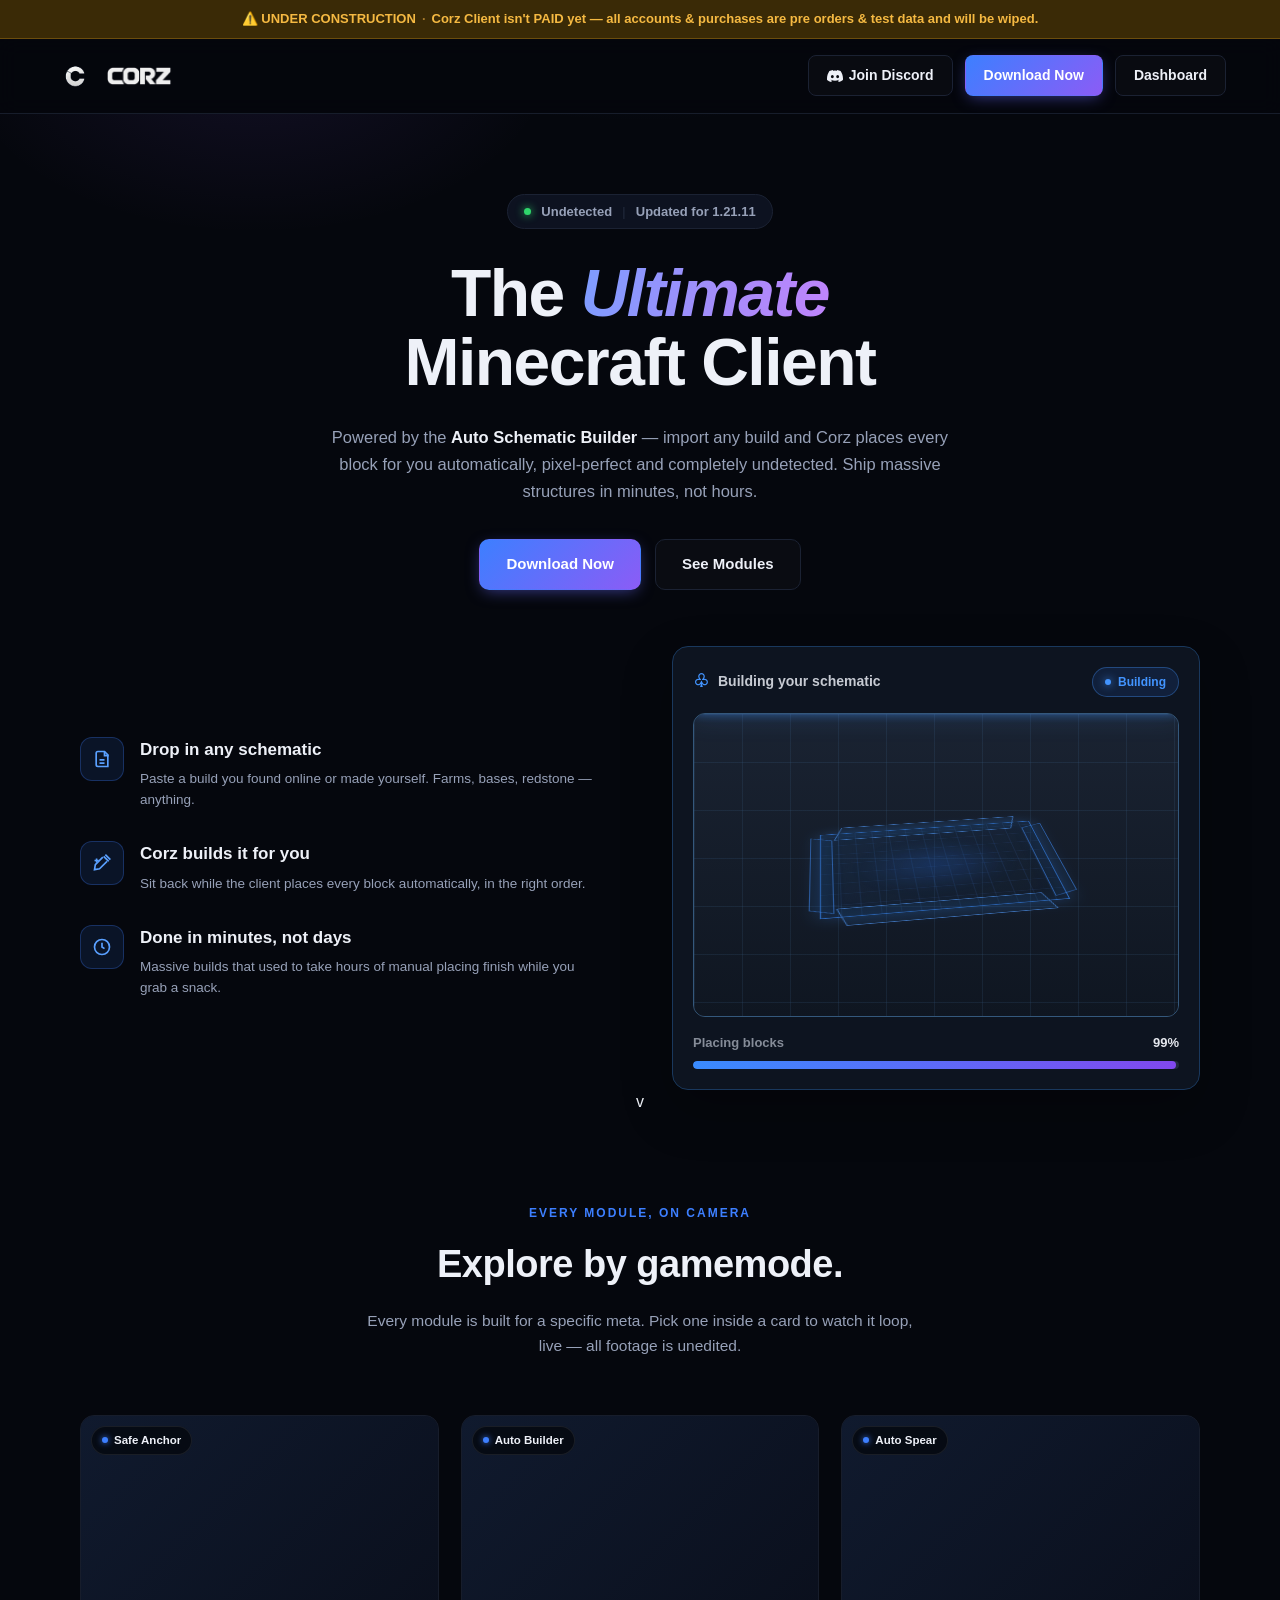
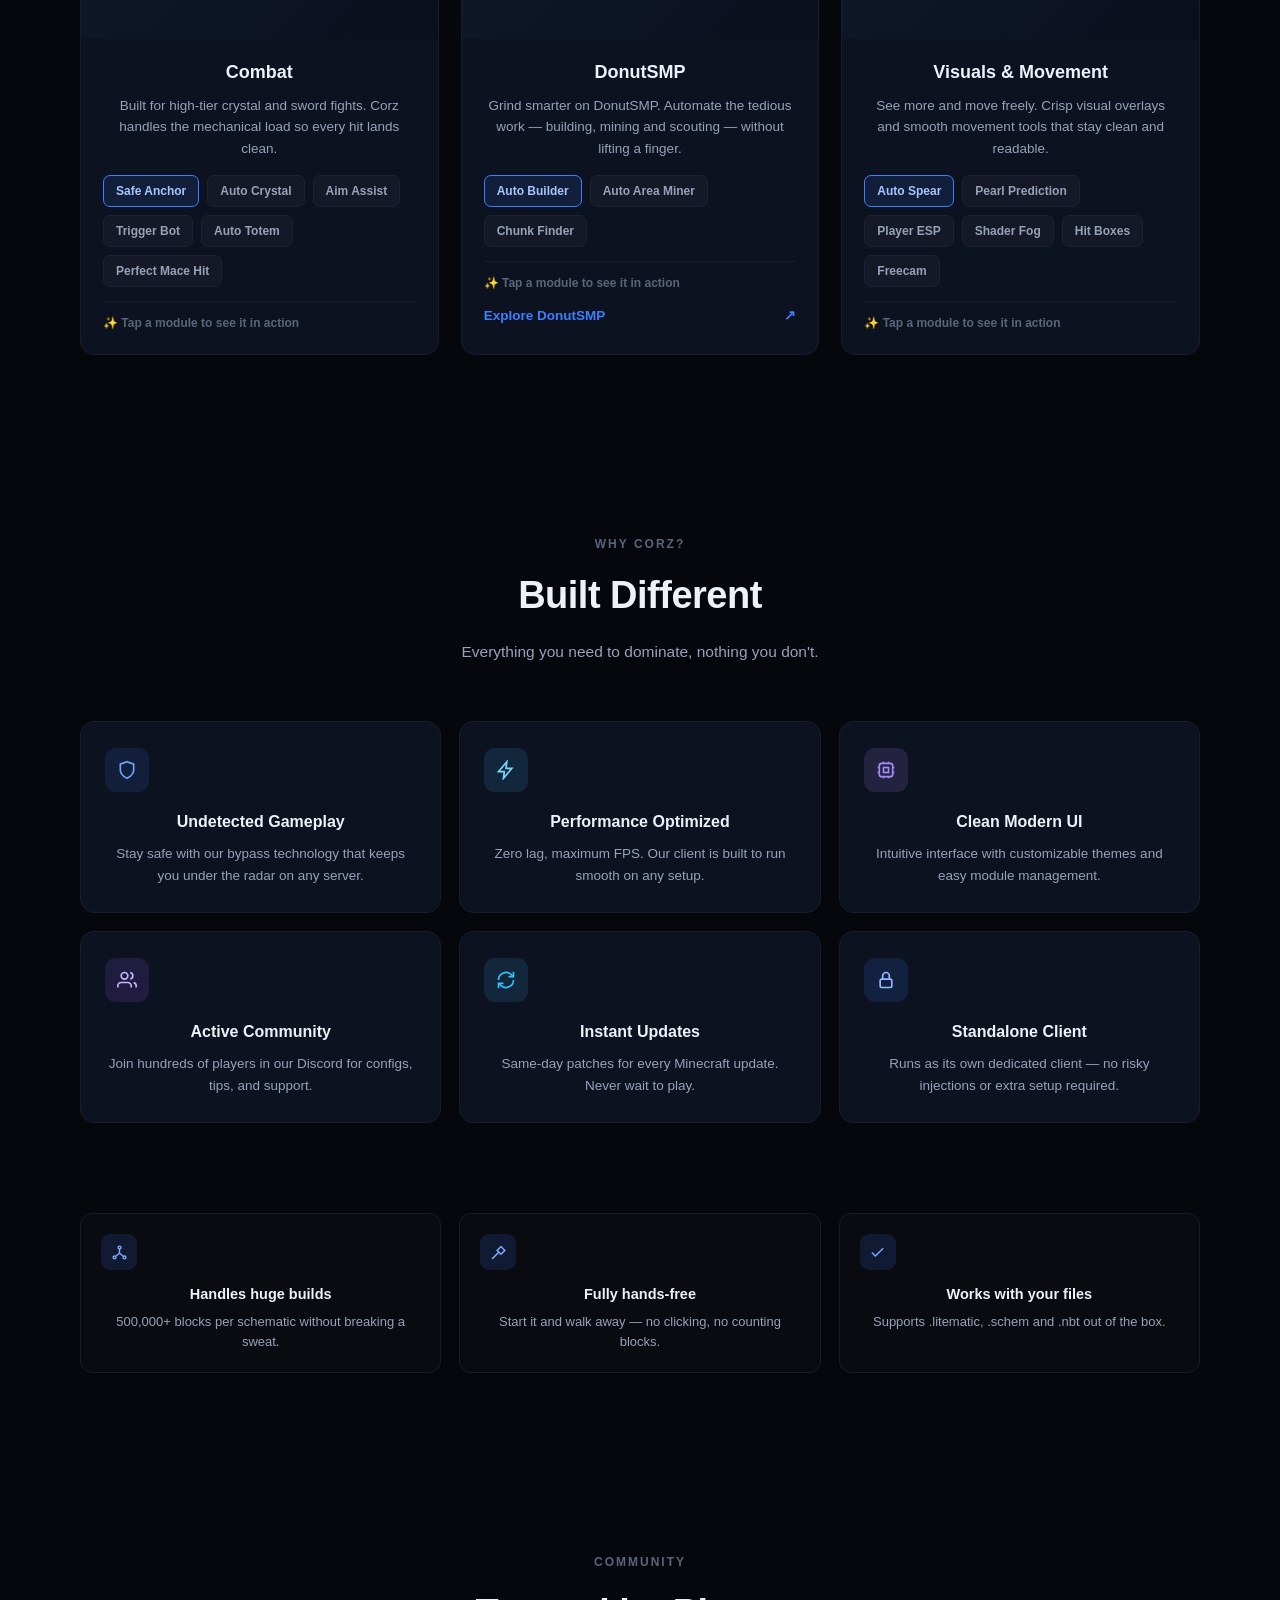
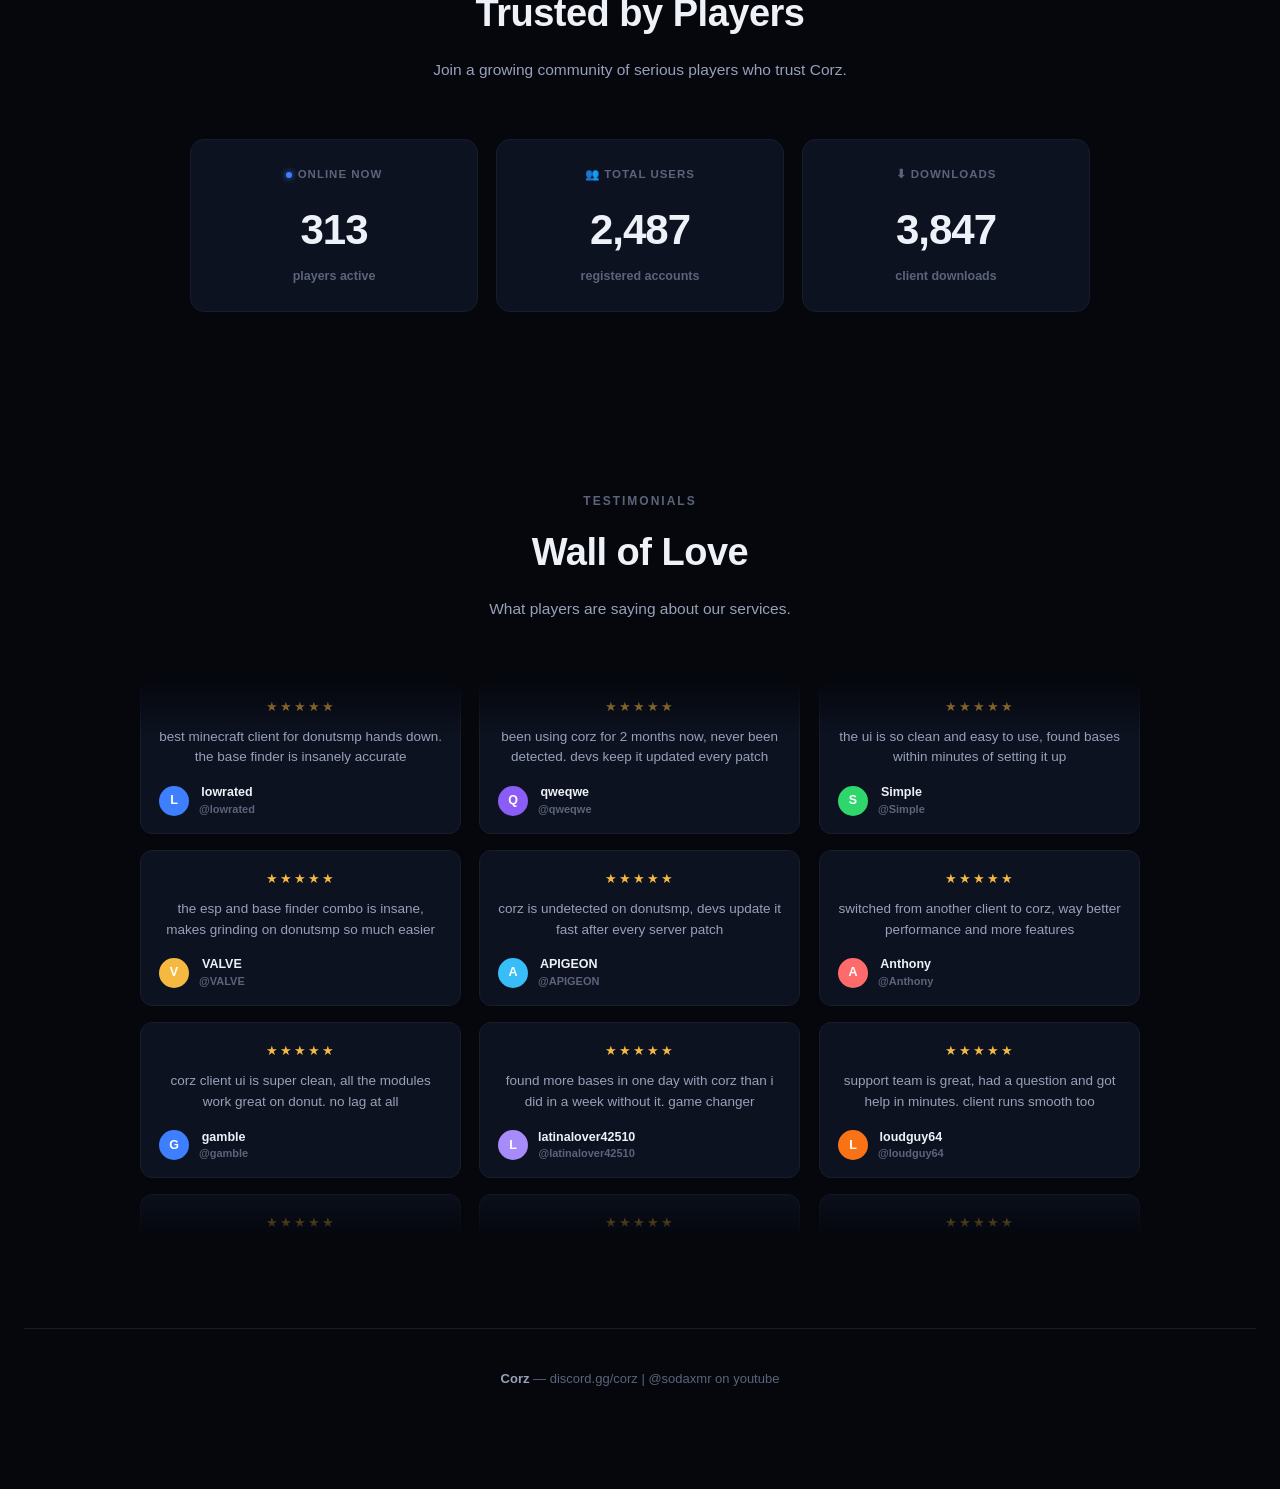
==== commit a27aca3f: "Update index.html" ====
--- a/index.html
+++ b/index.html
@@ -75,6 +75,13 @@
   width: auto;
   display: block;
 }
+
+.brand-wordmark {
+  height: 22px;        /* ← control the size here */
+  width: auto;
+  display: block;
+  opacity: 0.95;
+}
   .nav-links{ display:flex; align-items:center; gap: 34px; }
   .nav-links a{
     font-size: 14.5px; font-weight:600; color: var(--text-dim);
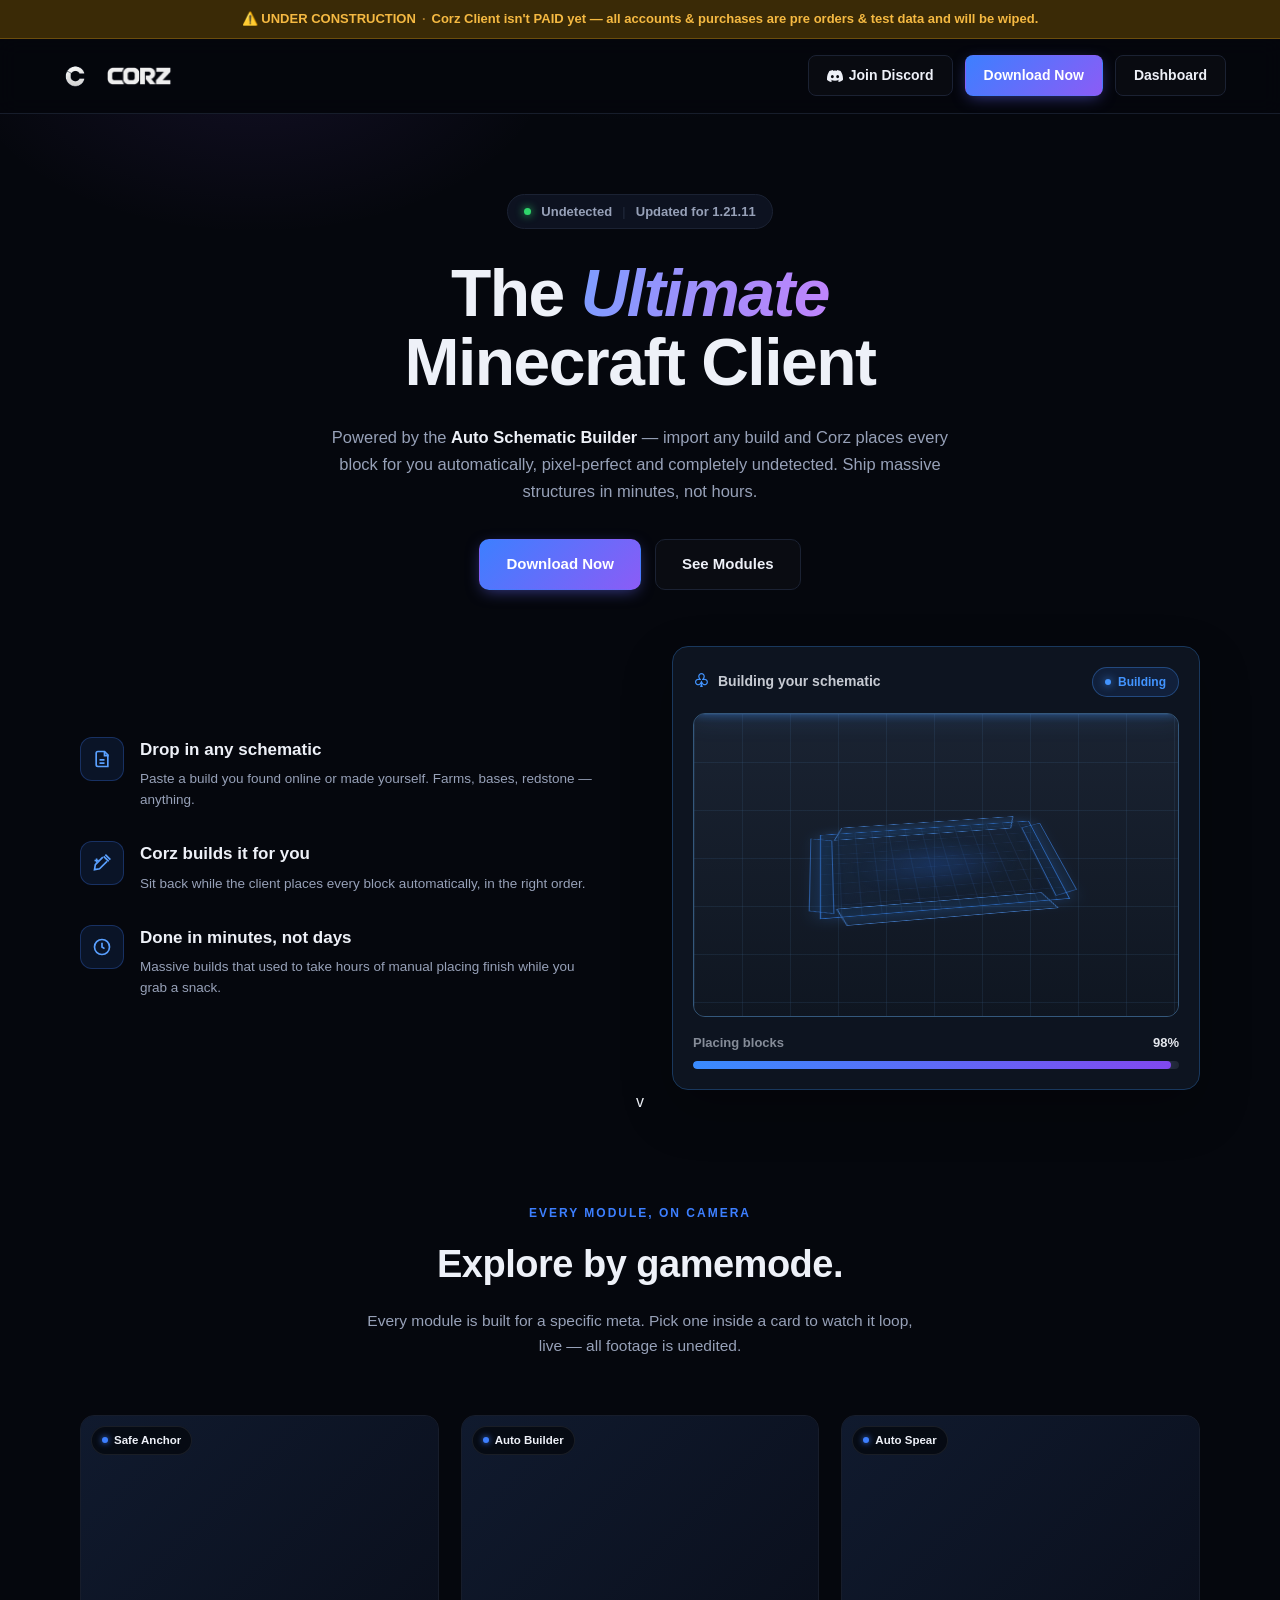
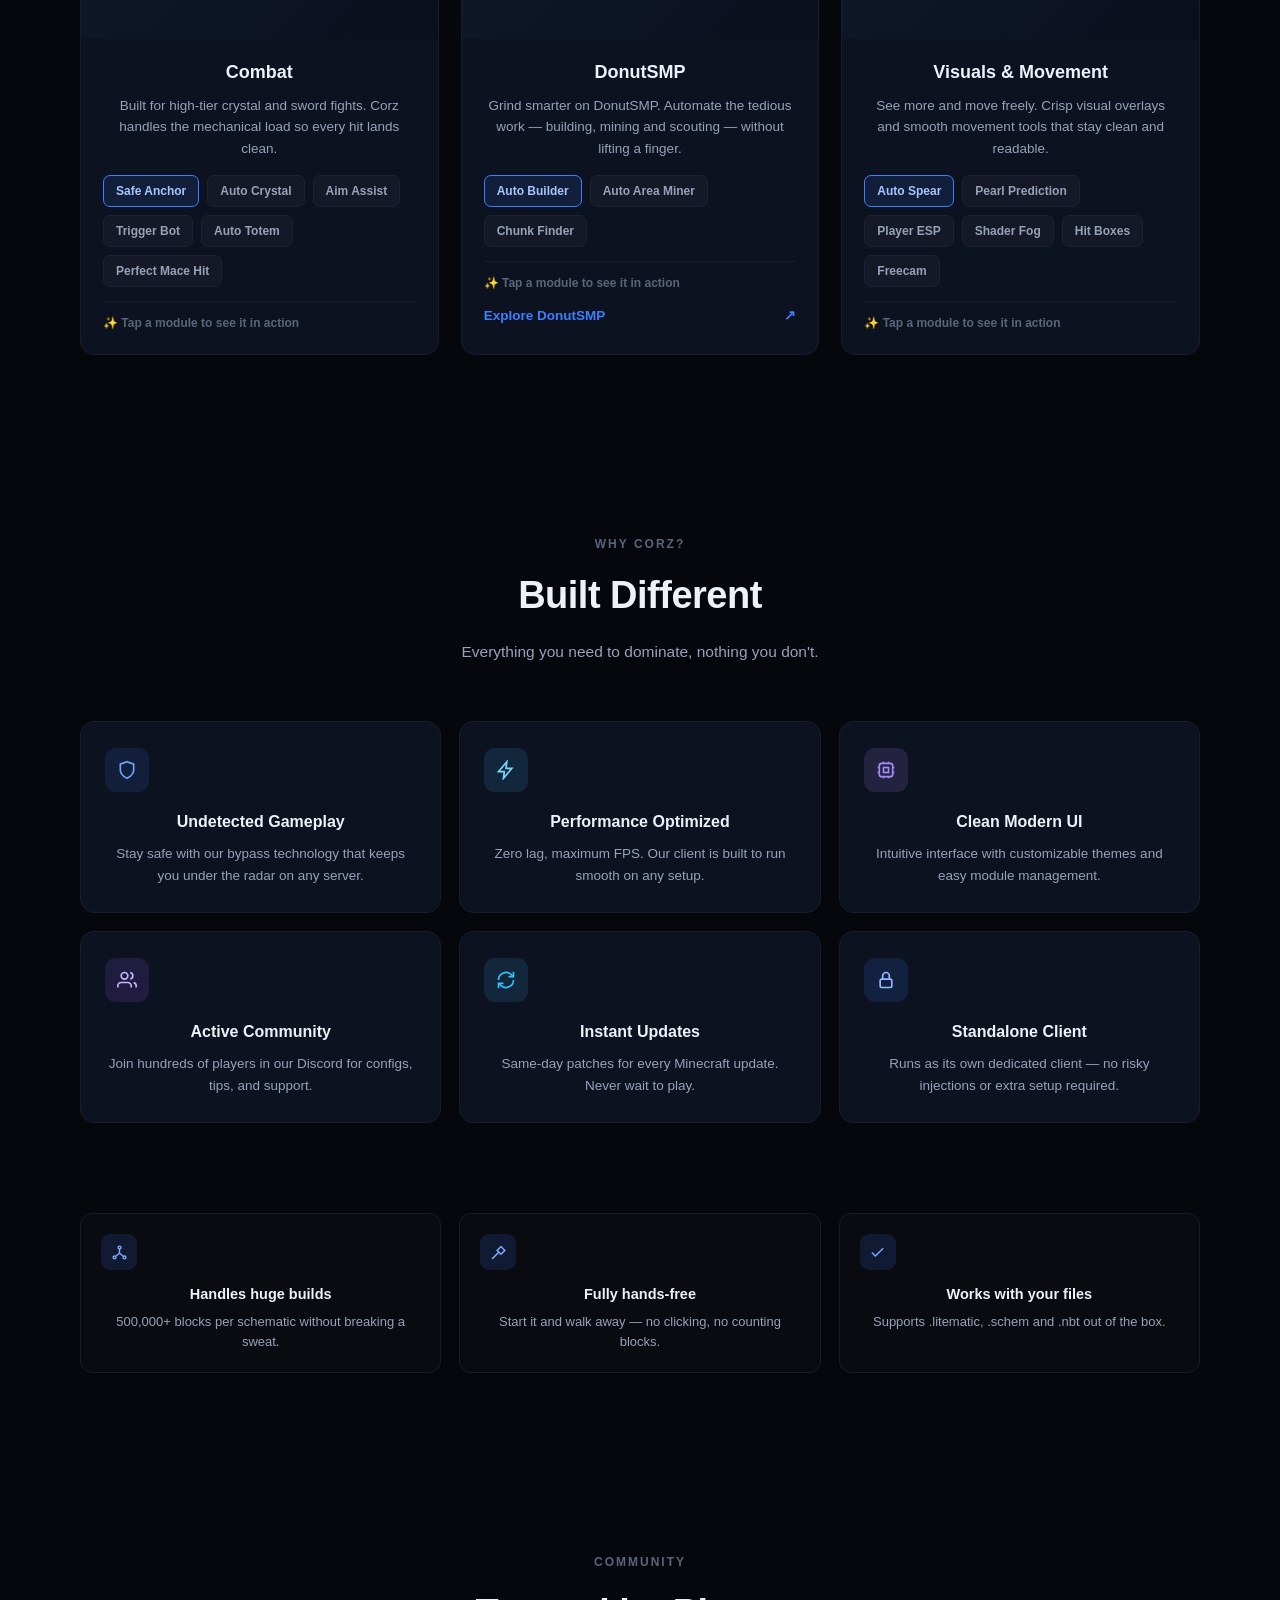
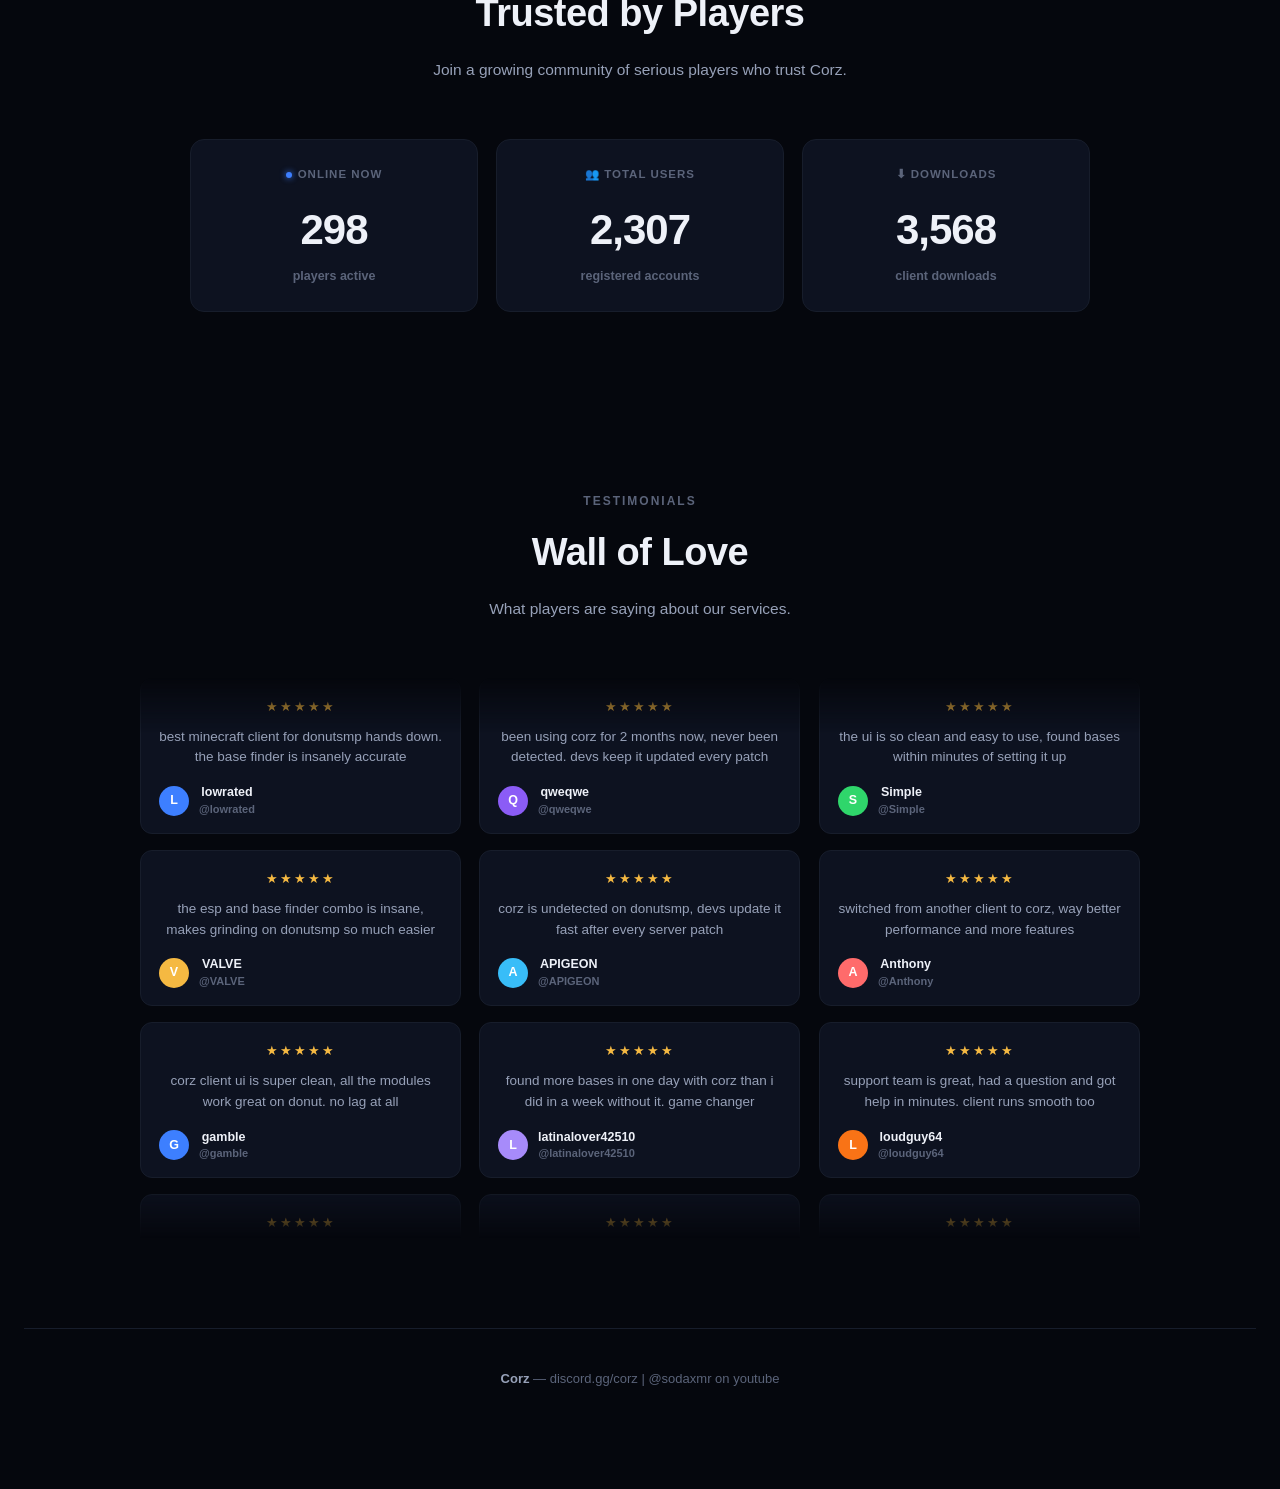
==== commit 8834259a: "Update index.html" ====
--- a/index.html
+++ b/index.html
@@ -4,9 +4,9 @@
 <meta charset="UTF-8">
 <meta name="viewport" content="width=device-width, initial-scale=1.0">
 <title>Corz Client — Anarchy &ampv</title>
-<link rel="icon" type="image/png" href="IMG_2551.ico">
-<link rel="icon" type="image/png" sizes="32x32" href="IMG_2551.ico">
-<link rel="apple-touch-icon" href="IMG_2551.ico">
+<link rel="icon" type="image/png" href="favicon.png">
+<link rel="icon" type="image/png" sizes="32x32" href="favicon.png">
+<link rel="apple-touch-icon" href="favicon.png">
 <style>
   :root{
     --bg: #05070d;
